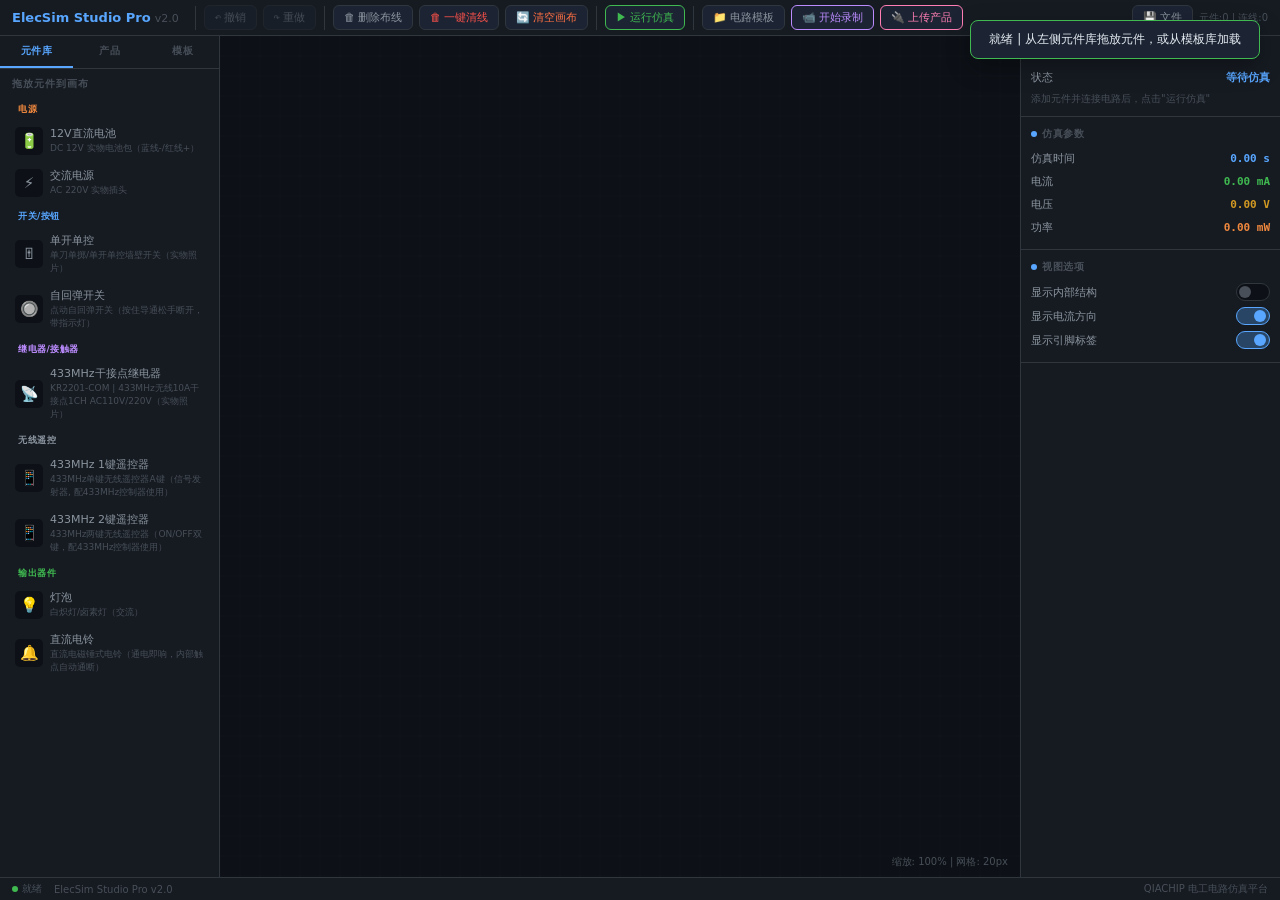
==== index.html @ 73c8594b "fix: const→let bug in findAllPaths causing TypeError and silent simulation failure" ====
<!DOCTYPE html>
<html lang="zh-CN">
<head>
<meta charset="UTF-8">
<meta name="viewport" content="width=device-width, initial-scale=1.0">
<meta http-equiv="Cache-Control" content="no-cache, no-store, must-revalidate">
<title>ElecSim Studio Pro v2.0 - QIACHIP 电工电路仿真平台</title>
<style>
/* ==================== CSS Variables ==================== */
:root{
  --bg-dark:#0d1117;--bg-panel:#161b22;--bg-card:#1c2333;--bg-input:#0d1117;
  --border:#30363d;--border-light:#3d444d;
  --text:#e6edf3;--text-dim:#8b949e;--text-muted:#484f58;
  --accent:#58a6ff;--accent-glow:rgba(88,166,255,0.3);
  --green:#3fb950;--yellow:#d29922;--red:#f85149;--purple:#bc8cff;
  --cyan:#39d2c0;--orange:#f0883e;--pink:#ff7eb3;
  --cat-power:#f0883e;--cat-switch:#58a6ff;--cat-protection:#f85149;
  --cat-relay:#bc8cff;--cat-sensor:#39d2c0;--cat-output:#3fb950;
  --cat-meter:#d29922;--cat-passive:#8b949e;--cat-qiachip:#ff7eb3;
  --font:'Segoe UI',system-ui,-apple-system,sans-serif;
  --font-mono:'Cascadia Code','Fira Code',monospace;
}
*{margin:0;padding:0;box-sizing:border-box;}
html,body{height:100%;overflow:hidden;font-family:var(--font);background:var(--bg-dark);color:var(--text);}

/* ==================== Layout ==================== */
.app{display:flex;flex-direction:column;height:100vh;}
.toolbar{display:flex;align-items:center;gap:6px;padding:5px 12px;background:var(--bg-panel);border-bottom:1px solid var(--border);flex-shrink:0;z-index:10;}
.toolbar .brand{font-size:13px;font-weight:700;color:var(--accent);margin-right:8px;white-space:nowrap;}
.toolbar .brand span{color:var(--text-muted);font-weight:400;font-size:11px;margin-left:4px;}
.sep{width:1px;height:24px;background:var(--border);margin:0 2px;}

.tbtn{padding:4px 10px;border:1px solid var(--border);border-radius:6px;background:var(--bg-card);color:var(--text-dim);font-size:11px;cursor:pointer;display:flex;align-items:center;gap:4px;transition:all .15s;white-space:nowrap;}
.tbtn:hover{border-color:var(--accent);color:var(--text);background:#1c2a3a;}
.tbtn.active{border-color:var(--accent);color:var(--accent);background:rgba(88,166,255,.1);}
.tbtn.run{border-color:var(--green);color:var(--green);}
.tbtn.run:hover{background:rgba(63,185,80,.1);}
.tbtn.run.running{background:var(--green);color:#fff;animation:pulse 1.5s infinite;}
.tbtn.export-btn{border-color:var(--purple);color:var(--purple);}
.tbtn.export-btn:hover{background:rgba(188,140,255,.1);}
.tbtn.product-btn{border-color:var(--pink);color:var(--pink);}
.tbtn.product-btn:hover{background:rgba(255,126,179,.1);}
.tbtn:disabled{opacity:.4;cursor:not-allowed;}
@keyframes pulse{0%,100%{opacity:1;}50%{opacity:.7;}}

.dropdown{position:relative;display:inline-block;}
.dropdown-menu{display:none;position:absolute;top:100%;left:0;margin-top:4px;background:var(--bg-panel);border:1px solid var(--border);border-radius:8px;min-width:200px;z-index:50;box-shadow:0 8px 24px rgba(0,0,0,.4);overflow:hidden;}
.dropdown-menu.show{display:block;}
.dropdown-item{padding:8px 14px;font-size:12px;color:var(--text-dim);cursor:pointer;transition:all .1s;border-bottom:1px solid var(--border);}
.dropdown-item:last-child{border-bottom:none;}
.dropdown-item:hover{background:var(--bg-card);color:var(--text);}
.dropdown-item .desc{font-size:10px;color:var(--text-muted);margin-top:2px;}

.main{display:flex;flex:1;overflow:hidden;}

/* ==================== Left Sidebar ==================== */
.sidebar-left{width:220px;background:var(--bg-panel);border-right:1px solid var(--border);display:flex;flex-direction:column;flex-shrink:0;overflow:hidden;}
.sidebar-tabs{display:flex;border-bottom:1px solid var(--border);flex-shrink:0;}
.sidebar-tab{flex:1;padding:8px 4px;text-align:center;font-size:10px;font-weight:600;color:var(--text-muted);cursor:pointer;transition:all .15s;border-bottom:2px solid transparent;text-transform:uppercase;letter-spacing:.5px;}
.sidebar-tab:hover{color:var(--text-dim);background:var(--bg-card);}
.sidebar-tab.active{color:var(--accent);border-bottom-color:var(--accent);}
.comp-header{padding:8px 12px 4px;font-size:10px;text-transform:uppercase;color:var(--text-muted);letter-spacing:1px;font-weight:600;flex-shrink:0;}
.comp-list{padding:2px 6px;display:flex;flex-direction:column;gap:1px;overflow-y:auto;flex:1;}
.comp-item{display:flex;align-items:center;gap:7px;padding:5px 8px;border-radius:6px;cursor:grab;font-size:11px;color:var(--text-dim);transition:all .12s;border:1px solid transparent;}
.comp-item:hover{background:var(--bg-card);color:var(--text);border-color:var(--border);}
.comp-item:active{cursor:grabbing;}
.comp-icon{width:28px;height:28px;display:flex;align-items:center;justify-content:center;background:var(--bg-dark);border-radius:5px;font-size:15px;flex-shrink:0;}
.comp-info{display:flex;flex-direction:column;gap:1px;min-width:0;}
.comp-name{font-weight:500;font-size:11px;overflow:hidden;text-overflow:ellipsis;white-space:nowrap;}
.comp-desc{font-size:9px;color:var(--text-muted);}
.comp-cat{padding:6px 12px 3px;font-size:9px;font-weight:600;letter-spacing:.5px;cursor:default;}

/* Product cards */
.product-card{display:flex;align-items:center;gap:8px;padding:8px;border-radius:6px;cursor:grab;border:1px solid var(--border);margin:2px 6px;transition:all .12s;}
.product-card:hover{border-color:var(--pink);background:rgba(255,126,179,.05);}
.product-card .prod-img{width:40px;height:30px;border-radius:4px;background:var(--bg-dark);display:flex;align-items:center;justify-content:center;font-size:18px;overflow:hidden;flex-shrink:0;}
.product-card .prod-img img{width:100%;height:100%;object-fit:contain;}
.product-card .prod-info{display:flex;flex-direction:column;gap:1px;min-width:0;flex:1;}
.product-card .prod-name{font-size:11px;font-weight:500;color:var(--pink);overflow:hidden;text-overflow:ellipsis;white-space:nowrap;}
.product-card .prod-model{font-size:9px;color:var(--text-muted);}

.tab-content{display:none;flex:1;flex-direction:column;overflow:hidden;}
.tab-content.active{display:flex;}

/* ==================== Canvas ==================== */
.canvas-area{flex:1;position:relative;overflow:hidden;background:var(--bg-dark);}
#canvas{width:100%;height:100%;cursor:crosshair;}
.canvas-overlay{position:absolute;bottom:8px;left:50%;transform:translateX(-50%);display:flex;align-items:center;gap:8px;padding:5px 14px;background:rgba(22,27,34,.92);border:1px solid var(--border);border-radius:8px;font-size:11px;color:var(--text-dim);z-index:5;backdrop-filter:blur(8px);}
.canvas-overlay button{background:none;border:none;color:var(--red);cursor:pointer;font-size:11px;padding:2px 6px;border-radius:4px;}
.canvas-overlay button:hover{background:rgba(248,81,73,.15);}
.wire-type-btn{padding:2px 8px;background:transparent;border:1px solid;border-radius:4px;font-size:10px;cursor:pointer;opacity:.4;transition:all .15s;font-family:var(--font);}
.wire-type-btn:hover{opacity:.7;}
.wire-type-btn.active{opacity:1;font-weight:600;border-width:2px;}
.zoom-info{position:absolute;bottom:8px;right:12px;font-size:10px;color:var(--text-muted);z-index:5;}
.status-bar{display:flex;align-items:center;gap:12px;padding:4px 12px;background:var(--bg-panel);border-top:1px solid var(--border);font-size:10px;color:var(--text-muted);flex-shrink:0;}
.status-dot{width:6px;height:6px;border-radius:50%;background:var(--green);display:inline-block;margin-right:4px;}

/* ==================== Right Sidebar ==================== */
.sidebar-right{width:260px;background:var(--bg-panel);border-left:1px solid var(--border);display:flex;flex-direction:column;flex-shrink:0;overflow-y:auto;}
.panel-section{padding:10px;border-bottom:1px solid var(--border);}
.panel-title{font-size:10px;font-weight:600;color:var(--text-muted);text-transform:uppercase;letter-spacing:.5px;margin-bottom:6px;display:flex;align-items:center;gap:5px;}
.panel-title .dot{width:6px;height:6px;border-radius:50%;flex-shrink:0;}
.panel-title .dot.green{background:var(--green);}
.panel-title .dot.yellow{background:var(--yellow);}
.panel-title .dot.red{background:var(--red);}
.panel-title .dot.blue{background:var(--accent);}
.panel-title .dot.pink{background:var(--pink);}
.sim-value{display:flex;justify-content:space-between;align-items:center;padding:4px 0;font-size:11px;}
.sim-value .label{color:var(--text-dim);}
.sim-value .val{font-family:var(--font-mono);font-weight:600;color:var(--accent);font-size:11px;}
.sim-value .val.green{color:var(--green);}
.sim-value .val.yellow{color:var(--yellow);}
.sim-value .val.orange{color:var(--orange);}
.sim-value .val.red{color:var(--red);}
.toggle-row{display:flex;align-items:center;justify-content:space-between;padding:3px 0;font-size:11px;color:var(--text-dim);}
.toggle{width:34px;height:18px;border-radius:9px;background:var(--bg-dark);border:1px solid var(--border);cursor:pointer;position:relative;transition:all .2s;}
.toggle.on{background:rgba(88,166,255,.3);border-color:var(--accent);}
.toggle::after{content:'';position:absolute;width:12px;height:12px;border-radius:50%;background:var(--text-muted);top:2px;left:2px;transition:all .2s;}
.toggle.on::after{left:17px;background:var(--accent);}

/* Fault panel */
.fault-item{display:flex;align-items:flex-start;gap:6px;padding:6px 8px;border-radius:4px;margin-bottom:4px;font-size:10px;border-left:3px solid;}
.fault-item.short{border-color:var(--red);background:rgba(248,81,73,.08);color:var(--red);}
.fault-item.open{border-color:var(--yellow);background:rgba(210,153,34,.08);color:var(--yellow);}
.fault-item.warn{border-color:var(--orange);background:rgba(240,136,62,.08);color:var(--orange);}

/* Props Panel */
.prop-row{display:flex;align-items:center;justify-content:space-between;padding:3px 0;font-size:11px;}
.prop-row .label{color:var(--text-dim);}
.prop-row input,.prop-row select{width:100px;padding:3px 6px;background:var(--bg-input);border:1px solid var(--border);border-radius:4px;color:var(--text);font-size:11px;font-family:var(--font-mono);}
.prop-row input:focus,.prop-row select:focus{outline:none;border-color:var(--accent);}

/* ==================== Modal ==================== */
.modal-mask{position:fixed;inset:0;background:rgba(0,0,0,.6);z-index:100;display:flex;align-items:center;justify-content:center;opacity:0;pointer-events:none;transition:opacity .2s;}
.modal-mask.show{opacity:1;pointer-events:auto;}
.modal{background:var(--bg-panel);border:1px solid var(--border);border-radius:12px;width:440px;max-height:80vh;overflow-y:auto;box-shadow:0 16px 48px rgba(0,0,0,.5);}
.modal-head{display:flex;align-items:center;justify-content:space-between;padding:14px 18px;border-bottom:1px solid var(--border);}
.modal-head h3{font-size:13px;font-weight:600;}
.modal-close{background:none;border:none;color:var(--text-muted);font-size:18px;cursor:pointer;padding:4px 8px;border-radius:4px;}
.modal-close:hover{background:var(--bg-card);color:var(--text);}
.modal-body{padding:14px 18px;}
.modal-footer{padding:10px 18px;border-top:1px solid var(--border);display:flex;justify-content:flex-end;gap:8px;}

/* ==================== Form ==================== */
.form-group{margin-bottom:10px;}
.form-label{display:block;font-size:11px;color:var(--text-dim);margin-bottom:3px;}
.form-label .req{color:var(--red);}
.form-input{width:100%;padding:6px 10px;background:var(--bg-input);border:1px solid var(--border);border-radius:6px;color:var(--text);font-size:12px;font-family:var(--font);}
.form-input:focus{outline:none;border-color:var(--accent);}
select.form-input{cursor:pointer;}
textarea.form-input{resize:vertical;min-height:50px;font-family:var(--font-mono);font-size:11px;}
.btn-primary{padding:6px 14px;background:var(--accent);color:#fff;border:none;border-radius:6px;font-size:12px;cursor:pointer;font-weight:500;}
.btn-primary:hover{opacity:.85;}
.btn-secondary{padding:6px 14px;background:var(--bg-card);color:var(--text-dim);border:1px solid var(--border);border-radius:6px;font-size:12px;cursor:pointer;}
.btn-secondary:hover{color:var(--text);border-color:var(--border-light);}
.btn-danger{padding:6px 14px;background:rgba(248,81,73,.1);color:var(--red);border:1px solid var(--red);border-radius:6px;font-size:12px;cursor:pointer;}
.btn-danger:hover{background:rgba(248,81,73,.2);}

/* Pin editor */
.pin-editor-canvas{width:100%;height:250px;background:var(--bg-dark);border:1px solid var(--border);border-radius:6px;cursor:crosshair;}

/* ==================== Context Menu ==================== */
.ctx-menu{position:fixed;background:var(--bg-panel);border:1px solid var(--border);border-radius:8px;min-width:160px;z-index:200;box-shadow:0 8px 24px rgba(0,0,0,.5);overflow:hidden;}
.ctx-item{padding:7px 14px;font-size:11px;color:var(--text-dim);cursor:pointer;display:flex;align-items:center;gap:8px;transition:all .1s;}
.ctx-item:hover{background:var(--bg-card);color:var(--text);}
.ctx-item.danger{color:var(--red);}
.ctx-item.danger:hover{background:rgba(248,81,73,.1);}
.ctx-sep{height:1px;background:var(--border);margin:2px 0;}

/* ==================== Toast ==================== */
.toast{position:fixed;top:20px;right:20px;padding:10px 18px;background:var(--bg-card);border:1px solid var(--border);border-radius:8px;font-size:12px;color:var(--text);z-index:300;transform:translateX(120%);transition:transform .3s;box-shadow:0 8px 24px rgba(0,0,0,.3);}
.toast.show{transform:translateX(0);}
.toast.success{border-color:var(--green);}
.toast.error{border-color:var(--red);}
.toast.warning{border-color:var(--yellow);}

/* ==================== Scrollbar ==================== */
::-webkit-scrollbar{width:5px;}
::-webkit-scrollbar-track{background:transparent;}
::-webkit-scrollbar-thumb{background:var(--border);border-radius:3px;}
::-webkit-scrollbar-thumb:hover{background:var(--border-light);}

/* ==================== Recording Indicator ==================== */
#recIndicator{display:none;align-items:center;gap:5px;padding:3px 8px;background:rgba(248,81,73,.15);border:1px solid rgba(248,81,73,.4);border-radius:20px;font-size:10px;color:#f85149;font-weight:600;cursor:pointer;user-select:none;}
#recIndicator.recording{display:inline-flex;}
#recIndicator.paused{background:rgba(210,153,34,.15);border-color:rgba(210,153,34,.4);color:#d29922;}
#recIndicator.paused .rec-dot{background:#d29922;animation:none;}
.rec-dot{width:7px;height:7px;background:#f85149;border-radius:50%;animation:recPulse 1s ease-in-out infinite;flex-shrink:0;}
@keyframes recPulse{0%,100%{opacity:1;transform:scale(1);}50%{opacity:.5;transform:scale(.8);}}
.rec-time{font-variant-numeric:tabular-nums;letter-spacing:.5px;}

/* ==================== Recording Panel ==================== */
.rec-preview{width:100%;aspect-ratio:16/9;background:#000;border-radius:6px;display:flex;align-items:center;justify-content:center;color:#555;font-size:11px;overflow:hidden;position:relative;}
.rec-preview video{width:100%;height:100%;object-fit:contain;border-radius:6px;}
.rec-preview canvas{display:none;}
.fmt-btn{padding:4px 10px;border:1px solid var(--border);border-radius:5px;background:transparent;color:#8b949e;font-size:11px;cursor:pointer;transition:all .15s;}
.fmt-btn:hover{border-color:#58a6ff;color:#58a6ff;}
.fmt-btn.active{background:rgba(88,166,255,.12);border-color:#58a6ff;color:#58a6ff;}
.gif-note{font-size:10px;color:#6e7681;}

/* ==================== Record Preview Modal ==================== */
.preview-modal .modal{width:720px;}
.preview-video-wrap{width:100%;aspect-ratio:16/9;background:#000;border-radius:8px;overflow:hidden;margin-bottom:12px;}
.preview-video-wrap video{width:100%;height:100%;object-fit:contain;}
.preview-info{display:flex;align-items:center;justify-content:space-between;font-size:12px;color:#8b949e;margin-bottom:12px;}
.preview-info .duration{font-weight:600;color:#c9d1d9;font-variant-numeric:tabular-nums;}
</style>
</head>
<body>
<div class="app" id="app">
  <!-- Toolbar -->
  <div class="toolbar">
    <div class="brand">ElecSim Studio Pro<span>v2.0</span></div>
    <div class="sep"></div>
    <button class="tbtn" id="btnUndo" onclick="ElecSim.History.undo()" disabled title="撤销 (Ctrl+Z)">&#8630; 撤销</button>
    <button class="tbtn" id="btnRedo" onclick="ElecSim.History.redo()" disabled title="重做 (Ctrl+Y)">&#8631; 重做</button>
    <div class="sep"></div>
    <button class="tbtn" id="btnDeleteWire" onclick="ElecSim.WireRouter.toggleDeleteMode()">&#128465; 删除布线</button>
    <button class="tbtn" id="btnDeleteAllWires" onclick="ElecSim.WireRouter.deleteAllWires()" style="color:#f85149;">&#128465; 一键清线</button>
    <button class="tbtn" id="btnClearAll" onclick="ElecSim.UI.clearAll()" style="color:#ff7043;">&#128260; 清空画布</button>
    <div class="sep"></div>
    <button class="tbtn run" id="btnRun" onclick="ElecSim.Engine.toggle()">&#9654; 运行仿真</button>
    <div class="sep"></div>
    <div class="dropdown">
      <button class="tbtn" onclick="ElecSim.UI.toggleDropdown('templateMenu')">&#128193; 电路模板</button>
      <div class="dropdown-menu" id="templateMenu">
        <div class="dropdown-item" style="color:var(--fg-muted);cursor:default;">暂无模板，后续更新</div>
      </div>
    </div>
    <button class="tbtn export-btn" id="recStartBtn" onclick="ElecSim.Recorder.start()">&#128249; 开始录制</button>
    <button class="tbtn" id="recPauseBtn" onclick="ElecSim.Recorder.toggle()" style="display:none;color:#d29922;">&#10074;&#10074; 暂停</button>
    <button class="tbtn" id="recStopBtn" onclick="ElecSim.Recorder.stop()" style="display:none;color:#f85149;">&#9632; 停止</button>
    <button class="tbtn" id="recReRecordBtn" onclick="ElecSim.Recorder.reRecord()" style="display:none;color:#d29922;">&#9654; 重新录制</button>
    <div id="recIndicator" onclick="ElecSim.Recorder.togglePanel()" style="display:none;cursor:pointer;">
      <div class="rec-dot"></div>
      <span class="rec-time" id="recTime">00:00</span>
    </div>
    <button class="tbtn product-btn" onclick="ElecSim.UI.showModal('productModal')">&#128268; 上传产品</button>
    <div style="flex:1"></div>
    <div class="dropdown">
      <button class="tbtn" onclick="ElecSim.UI.toggleDropdown('fileMenu')">&#128190; 文件</button>
      <div class="dropdown-menu" id="fileMenu" style="right:0;left:auto;">
        <div class="dropdown-item" onclick="ElecSim.Persistence.save()">&#128190; 保存到浏览器</div>
        <div class="dropdown-item" onclick="ElecSim.Persistence.load()">&#128194; 从浏览器加载</div>
        <div class="dropdown-item" onclick="ElecSim.Persistence.exportJSON()">&#128230; 导出JSON</div>
        <div class="dropdown-item" onclick="document.getElementById('importInput').click()">&#128229; 导入JSON</div>
      </div>
    </div>
    <input type="file" id="importInput" accept=".json" style="display:none" onchange="ElecSim.Persistence.importJSON(this.files[0])">
    <span style="font-size:10px;color:var(--text-muted)">元件:<span id="compCount">0</span> | 连线:<span id="wireCount">0</span></span>
  </div>

  <!-- Main -->
  <div class="main">
    <!-- Left Sidebar -->
    <div class="sidebar-left">
      <div class="sidebar-tabs">
        <div class="sidebar-tab active" data-tab="components" onclick="ElecSim.UI.switchTab(this,'components')">元件库</div>
        <div class="sidebar-tab" data-tab="products" onclick="ElecSim.UI.switchTab(this,'products')">产品</div>
        <div class="sidebar-tab" data-tab="templates" onclick="ElecSim.UI.switchTab(this,'templates')">模板</div>
      </div>

      <!-- Tab: Components -->
      <div class="tab-content active" id="tabComponents">
        <div class="comp-header">拖放元件到画布</div>
        <div class="comp-list" id="compList"></div>
      </div>

      <!-- Tab: Products -->
      <div class="tab-content" id="tabProducts">
        <div class="comp-header">QIACHIP 产品库</div>
        <div style="padding:6px;overflow-y:auto;flex:1;" id="productList"></div>
      </div>

      <!-- Tab: Templates -->
      <div class="tab-content" id="tabTemplates">
        <div class="comp-header">电路模板</div>
        <div style="padding:6px;overflow-y:auto;flex:1;" id="templateList"></div>
      </div>
    </div>

    <!-- Canvas -->
    <div class="canvas-area" id="canvasArea">
      <canvas id="canvas"></canvas>
      <div class="canvas-overlay" id="wireHint" style="display:none;">
        <div style="display:flex;gap:3px;margin-right:8px;flex-wrap:wrap;" id="wireTypeBar">
          <button class="wire-type-btn active" data-wtype="live" onclick="ElecSim.WireRouter.setWireType('live')" style="color:#e53935;border-color:#e53935">火线 L</button>
          <button class="wire-type-btn" data-wtype="neutral" onclick="ElecSim.WireRouter.setWireType('neutral')" style="color:#1e88e5;border-color:#1e88e5">零线 N</button>
          <button class="wire-type-btn" data-wtype="ground" onclick="ElecSim.WireRouter.setWireType('ground')" style="color:#43a047;border-color:#43a047">地线 PE</button>
          <span style="color:#555;font-size:11px;line-height:24px;margin:0 2px;">|</span>
          <button class="wire-type-btn" data-wtype="dc_pos" onclick="ElecSim.WireRouter.setWireType('dc_pos')" style="color:#ff6d00;border-color:#ff6d00">DC+</button>
          <button class="wire-type-btn" data-wtype="dc_neg" onclick="ElecSim.WireRouter.setWireType('dc_neg')" style="color:#00bcd4;border-color:#00bcd4">DC−</button>
          <span style="color:#555;font-size:11px;line-height:24px;margin:0 2px;">|</span>
          <button class="wire-type-btn" data-wtype="signal" onclick="ElecSim.WireRouter.setWireType('signal')" style="color:#ffa800;border-color:#ffa800">信号</button>
          <button class="wire-type-btn" data-wtype="purple" onclick="ElecSim.WireRouter.setWireType('purple')" style="color:#ab47bc;border-color:#ab47bc">紫</button>
          <button class="wire-type-btn" data-wtype="cyan" onclick="ElecSim.WireRouter.setWireType('cyan')" style="color:#00bcd4;border-color:#00bcd4">青</button>
          <button class="wire-type-btn" data-wtype="pink" onclick="ElecSim.WireRouter.setWireType('pink')" style="color:#ec407a;border-color:#ec407a">粉</button>
          <button class="wire-type-btn" data-wtype="gold" onclick="ElecSim.WireRouter.setWireType('gold')" style="color:#ffc107;border-color:#ffc107">金</button>
        </div>
        <span id="wireHintText" style="color:var(--yellow);">点击画布布线，点击端子完成连接</span>
        <button onclick="ElecSim.WireRouter.undoSegment()" style="color:var(--yellow);font-size:11px;">撤销段</button>
        <button onclick="ElecSim.WireRouter.cancel()" style="color:var(--red);">取消</button>
      </div>
      <div class="zoom-info">缩放: <span id="zoomLevel">100</span>% | 网格: 20px</div>
    </div>

    <!-- Right Sidebar -->
    <div class="sidebar-right">
      <div class="panel-section">
        <div class="panel-title"><div class="dot" id="simDot"></div>仿真状态</div>
        <div class="sim-value"><span class="label">状态</span><span class="val" id="simStatus">等待仿真</span></div>
        <div id="simHint" style="font-size:10px;color:var(--text-muted);margin-top:3px;">添加元件并连接电路后，点击"运行仿真"</div>
      </div>
      <div class="panel-section">
        <div class="panel-title"><div class="dot blue"></div>仿真参数</div>
        <div class="sim-value"><span class="label">仿真时间</span><span class="val" id="simTime">0.00 s</span></div>
        <div class="sim-value"><span class="label">电流</span><span class="val green" id="simCurrent">0.00 mA</span></div>
        <div class="sim-value"><span class="label">电压</span><span class="val yellow" id="simVoltage">0.00 V</span></div>
        <div class="sim-value"><span class="label">功率</span><span class="val orange" id="simPower">0.00 mW</span></div>
      </div>
      <div class="panel-section" id="faultPanel" style="display:none;">
        <div class="panel-title"><div class="dot red"></div>故障检测</div>
        <div id="faultContent"></div>
      </div>
      <div class="panel-section">
        <div class="panel-title"><div class="dot blue"></div>视图选项</div>
        <div class="toggle-row"><span>显示内部结构</span><div class="toggle" id="togInternal" onclick="ElecSim.UI.toggleOpt(this,'internal')"></div></div>
        <div class="toggle-row"><span>显示电流方向</span><div class="toggle on" id="togCurrent" onclick="ElecSim.UI.toggleOpt(this,'currentDir')"></div></div>
        <div class="toggle-row"><span>显示引脚标签</span><div class="toggle on" id="togPinLabels" onclick="ElecSim.UI.toggleOpt(this,'pinLabels')"></div></div>
      </div>
      <div class="panel-section" id="propPanel" style="display:none;">
        <div class="panel-title"><div class="dot yellow"></div>元件属性</div>
        <div id="propContent"></div>
      </div>
    </div>
  </div>

  <!-- Status Bar -->
  <div class="status-bar">
    <span><span class="status-dot"></span>就绪</span>
    <span>ElecSim Studio Pro v2.0</span>
    <span style="margin-left:auto;">QIACHIP 电工电路仿真平台</span>
  </div>
</div>

<!-- Recording Studio Modal -->
<!-- ==================== Recording Floating Panel ==================== -->
<div id="recPanel" style="display:none;position:fixed;bottom:16px;right:16px;width:280px;background:var(--bg-panel);border:1px solid var(--border);border-radius:12px;box-shadow:0 8px 32px rgba(0,0,0,.5);z-index:80;font-size:12px;overflow:hidden;">
  <!-- Collapsed view (shown during recording) -->
  <div id="recPanelCollapsed" style="display:none;flex-direction:column;padding:12px 14px;gap:8px;">
    <div style="display:flex;align-items:center;gap:8px;">
      <div class="rec-dot"></div>
      <span id="recPanelStatus" style="font-size:12px;color:#f85149;font-weight:600;">录制中 00:00</span>
      <div style="flex:1;"></div>
      <span class="rec-time" id="recTime2" style="font-variant-numeric:tabular-nums;color:#c9d1d9;font-size:13px;">00:00</span>
    </div>
    <div style="display:flex;gap:6px;">
      <button onclick="ElecSim.Recorder.toggle()" style="flex:1;padding:5px;background:#d29922;color:#fff;border:none;border-radius:6px;font-size:11px;cursor:pointer;font-weight:600;">&#10074;&#10074; 暂停</button>
      <button onclick="ElecSim.Recorder.stop()" style="flex:1;padding:5px;background:#f85149;color:#fff;border:none;border-radius:6px;font-size:11px;cursor:pointer;font-weight:600;">&#9632; 停止</button>
      <button onclick="ElecSim.Recorder.togglePanel()" style="padding:5px 8px;background:var(--bg-card);color:#8b949e;border:1px solid var(--border);border-radius:6px;font-size:11px;cursor:pointer;">&#9660; 详情</button>
    </div>
  </div>

  <!-- Expanded view (settings / preview) -->
  <div id="recPanelExpanded" style="display:none;flex-direction:column;">
    <div style="display:flex;align-items:center;justify-content:space-between;padding:10px 14px;border-bottom:1px solid var(--border);">
      <span style="font-size:12px;font-weight:600;color:#c9d1d9;">&#128249; 录屏设置</span>
      <button onclick="ElecSim.Recorder.hidePanel()" style="background:none;border:none;color:#8b949e;font-size:14px;cursor:pointer;padding:2px 4px;">&#9650;</button>
    </div>
    <div style="padding:10px 14px;display:flex;flex-direction:column;gap:8px;">
      <!-- Preview area -->
      <div class="rec-preview" id="recPreview">
        <span id="recPreviewHint">点击「开始录制」后将实时预览</span>
        <video id="recPreviewVideo" controls style="display:none;width:100%;height:100%;object-fit:contain;border-radius:4px;"></video>
      </div>
      <!-- Status -->
      <div style="font-size:11px;color:#8b949e;text-align:center;" id="recPanelStatusExp">准备就绪</div>
      <!-- Format -->
      <div style="display:flex;align-items:center;justify-content:space-between;">
        <span style="font-size:11px;color:#8b949e;">格式</span>
        <div style="display:flex;gap:4px;">
          <button class="fmt-btn active" id="fmtMp4" onclick="ElecSim.Recorder.setFormat('mp4')">MP4</button>
        </div>
      </div>
      <!-- FPS -->
      <div style="display:flex;align-items:center;justify-content:space-between;">
        <span style="font-size:11px;color:#8b949e;">帧率</span>
        <select id="recFps" onchange="ElecSim.Recorder.setFps(this.value)" style="background:var(--bg-input);border:1px solid var(--border);border-radius:6px;color:#c9d1d9;padding:3px 8px;font-size:11px;cursor:pointer;">
          <option value="30" selected>30 fps</option>
          <option value="60">60 fps</option>
          <option value="15">15 fps</option>
        </select>
      </div>
      <!-- Quality -->
      <div style="display:flex;align-items:center;justify-content:space-between;">
        <span style="font-size:11px;color:#8b949e;">画质</span>
        <select id="recQuality" onchange="ElecSim.Recorder.setQuality(this.value)" style="background:var(--bg-input);border:1px solid var(--border);border-radius:6px;color:#c9d1d9;padding:3px 8px;font-size:11px;cursor:pointer;">
          <option value="high">高 (8 Mbps)</option>
          <option value="medium" selected>中 (4 Mbps)</option>
          <option value="low">低 (1 Mbps)</option>
        </select>
      </div>
      <!-- Controls -->
      <div style="display:flex;gap:6px;margin-top:2px;">
        <button onclick="ElecSim.Recorder.start()" style="flex:1;padding:7px;background:#f85149;color:#fff;border:none;border-radius:6px;font-size:12px;font-weight:600;cursor:pointer;">&#9679; 开始录制</button>
        <button class="btn-export" id="recExportBtn" onclick="ElecSim.Recorder.exportCurrent()" disabled style="flex:1;padding:7px;background:#238636;color:#fff;border:none;border-radius:6px;font-size:12px;font-weight:600;cursor:pointer;opacity:.4;">&#11015; 导出</button>
      </div>
    </div>
  </div>
</div>

<!-- ==================== Preview Modal (shown after stop) ==================== -->
<div class="modal-mask" id="previewModal">
  <div class="modal" style="width:680px;">
    <div class="modal-head"><h3>&#128249; 录制预览</h3><button class="modal-close" onclick="ElecSim.Recorder.closePreview()">&times;</button></div>
    <div class="modal-body">
      <div class="preview-video-wrap">
        <video id="prevVideo" controls style="width:100%;height:100%;object-fit:contain;border-radius:8px;"></video>
      </div>
      <div class="preview-info">
        <span>时长: <span class="duration" id="prevDur">00:00</span></span>
        <span>大小: <span class="duration" id="prevSize">--</span></span>
      </div>
      <div style="display:flex;gap:8px;justify-content:flex-end;">
        <button class="btn-secondary" onclick="ElecSim.Recorder.closePreview()">取消</button>
        <button class="btn-primary" onclick="ElecSim.Recorder.exportCurrent();ElecSim.Recorder.closePreview();">&#11015; 导出到本地</button>
      </div>
    </div>
  </div>
</div>

<!-- Product Upload Modal -->
<div class="modal-mask" id="productModal">
  <div class="modal" style="width:520px;">
    <div class="modal-head"><h3>&#128268; 上传产品元件</h3><button class="modal-close" onclick="ElecSim.UI.closeModal('productModal')">&times;</button></div>
    <div class="modal-body">
      <div class="form-group"><label class="form-label">产品名称 <span class="req">*</span></label><input class="form-input" id="prodName" placeholder="如：QIACHIP 1路无线继电器模块"></div>
      <div class="form-group"><label class="form-label">型号</label><input class="form-input" id="prodModel" placeholder="如：QCA-1CH-RF"></div>
      <div class="form-group"><label class="form-label">描述</label><input class="form-input" id="prodDesc" placeholder="433MHz无线遥控, 1路继电器输出"></div>
      <div class="form-group"><label class="form-label">产品图片</label><input type="file" id="prodImage" accept="image/*" style="font-size:11px;color:var(--text-dim);"></div>
      <div class="form-group"><label class="form-label">引脚编辑 <span style="font-size:9px;color:var(--text-muted)">（点击画布添加引脚）</span></label>
        <canvas class="pin-editor-canvas" id="pinEditorCanvas" width="460" height="250"></canvas>
        <div id="pinEditorPins" style="margin-top:6px;font-size:10px;color:var(--text-dim);">暂无引脚，点击画布添加</div>
      </div>
      <div class="form-group"><label class="form-label">行为类型</label>
        <select class="form-input" id="prodBehavior">
          <option value="relay">继电器（信号触发触点切换）</option>
          <option value="switch">开关（手动通断）</option>
          <option value="sensor">传感器（输出信号）</option>
          <option value="passive">无源元件（电阻性负载）</option>
          <option value="blackbox">黑盒（自定义内部行为）</option>
        </select>
      </div>
      <div class="form-group"><label class="form-label">电气参数 (JSON)</label><textarea class="form-input" id="prodSpecs" rows="3">{"voltage":"5-12V DC","maxCurrent":"10A"}</textarea></div>
    </div>
    <div class="modal-footer">
      <button class="btn-secondary" onclick="ElecSim.QIACHIP.clearEditor()">清空</button>
      <button class="btn-primary" onclick="ElecSim.QIACHIP.addProduct()">&#10003; 添加到产品库</button>
    </div>
  </div>
</div>

<!-- Context Menu -->
<div class="ctx-menu" id="ctxMenu" style="display:none;"></div>

<!-- Toast -->
<div class="toast" id="toast"></div>

<script>
// =====================================================================
// ElecSim Studio Pro v2.0 - Complete Circuit Simulation Platform
// QIACHIP 电工电路仿真平台
// =====================================================================

const ElecSim = (() => {
'use strict';

// ==================== Section 1: Config ====================
const Config = {
  grid: 20,
  zoomMin: 0.2,
  zoomMax: 4,
  zoomStep: 0.1,
  maxComponents: 100,
  maxHistory: 50,
  autoSaveInterval: 30000,
  maxImageSize: 200 * 1024, // 200KB base64
  pinRadius: 8.5,
  pinHitRadius: 14,
  particleSpeed: 0.3,
  categoryColors: {
    '电源': '#f0883e', '开关/按钮': '#58a6ff', '保护器件': '#f85149',
    '继电器/接触器': '#bc8cff', '传感器': '#39d2c0', '输出器件': '#3fb950',
    '测量仪表': '#d29922', '无源元件': '#8b949e', 'QIACHIP产品': '#ff7eb3'
  }
};

// ==================== Section 2: State ====================
const S = {
  components: [],
  wires: [],
  selected: null,
  simRunning: false,
  simTime: 0,
  animTick: 0,
  zoom: 1,
  pan: { x: 0, y: 0 },
  dragging: null,
  dragOff: { x: 0, y: 0 },
  panning: false,
  panStart: { x: 0, y: 0 },
  showInternal: false,
  showCurrentDir: true,
  showPinLabels: true,
  nextId: 1,
  nextWireId: 1,
  grid: Config.grid,
  mouse: { x: 0, y: 0 },
  hoverWireId: null,
  dirty: false,
  recording: false,
  exportOpts: { res: '1080p', dur: '10秒' }
};

// ==================== Section 3: Component Registry ====================
const Registry = {
  categories: [
    '电源', '开关/按钮', '继电器/接触器',
    '无线遥控', '输出器件'
  ],

  // Global image cache: shared across all components (key = image URL)
  _imageCache: new Map(),
  _preloadQueue: [],
  _preloading: false,

  // Preload an image and cache it. Returns the cached Image element.
  preloadImage(src) {
    if (!src) return null;
    if (this._imageCache.has(src)) return this._imageCache.get(src);
    const img = new Image();
    img.decoding = 'sync';
    this._imageCache.set(src, img);
    img.src = src;
    return img;
  },

  // Preload all images used by component defs (call on app init)
  preloadAllImages() {
    const seen = new Set();
    for (const def of this.defs) {
      if (def.image && !seen.has(def.image)) { seen.add(def.image); this.preloadImage(def.image); }
      if (def.imageOn && !seen.has(def.imageOn)) { seen.add(def.imageOn); this.preloadImage(def.imageOn); }
    }
  },

  // Component definitions
  defs: [
    // --- 电源 ---
    { type:'battery_12v', name:'12V直流电池', cat:'电源', icon:'🔋', desc:'DC 12V 实物电池包（蓝线-/红线+）',
      w:200, h:120,
      image:'images/battery_12v.webp',
      pins:[{id:'p',label:'+',dx:65,dy:45,lo:0,ld:28},{id:'n',label:'-',dx:-65,dy:45,lo:0,ld:28}],
      props:{voltage:12} },

    { type:'ac_source', name:'交流电源', cat:'电源', icon:'⚡', desc:'AC 220V 实物插头',
      w:120, h:180,
      image:'images/ac_plug.webp',
      pins:[{id:'p',label:'L',dx:-12,dy:90,lo:-18,ld:-18},{id:'n',label:'N',dx:12,dy:90,lo:18,ld:-18}],
      props:{voltage:220,freq:50} },

    // --- 开关/按钮 ---
    // SPST (单开单控): 最简单的开关，L=相线入(红)，L1=相线出，闭合导通断开截止
    { type:'spst', name:'单开单控', cat:'开关/按钮', icon:'🎚', desc:'单刀单掷/单开单控墙壁开关（实物照片）',
      w:160, h:160,
      pins:[{id:'l',label:'L',dx:0,dy:-83},{id:'l1',label:'L1',dx:0,dy:83}],
      props:{closed:false},
      image:'images/spst_off.webp?v=1',
      imageOn:'images/spst_on.webp?v=1',
    },


    // --- 自回弹开关（点动/复位按钮，按住导通松手断开） ---
    { type:'spst_momentary', name:'自回弹开关', cat:'开关/按钮', icon:'🔘', desc:'点动自回弹开关（按住导通松手断开，带指示灯）',
      w:160, h:160,
      image:'images/switch_momentary_off.webp?v=2',
      imageOn:'images/switch_momentary_on.webp?v=2',
      pins:[{id:'l',label:'L',dx:0,dy:-83},{id:'l1',label:'L1',dx:0,dy:83}],
      props:{closed:false} },

    // --- 继电器/接触器 ---
    // 433MHz 干接点继电器模块 (Wireless RF Dry Contact Relay)
    // 型号: KR2201-COM
    { type:'dry_relay', name:'433MHz干接点继电器', cat:'继电器/接触器', icon:'📡',
      desc:'KR2201-COM | 433MHz无线10A干接点1CH AC110V/220V（实物照片）',
      model:'KR2201-COM',
      w:320, h:200,
      image:'images/dry_relay.webp',
      pins:[{id:'l',label:'L',dx:135,dy:-20,lo:45,ld:0,type:'coil'},
            {id:'n',label:'N',dx:135,dy:10,lo:45,ld:0,type:'coil'},
            {id:'no',label:'NO',dx:-137,dy:-38,lo:-45,ld:0,type:'contact'},
            {id:'com',label:'COM',dx:-137,dy:-4,lo:-45,ld:0,type:'contact'},
            {id:'nc',label:'NC',dx:-137,dy:26,lo:-45,ld:0,type:'contact'}],
      props:{coilVoltage:220,coilResistance:500,contactR:0.02,maxCurrent:10,rfFreq:433,channels:1,mode:'none',pairedRemote:null,lastSignal:0,lastSignalOn:false,energized:false} },


    // --- 输出器件 ---
    { type:'lamp', name:'灯泡', cat:'输出器件', icon:'💡', desc:'白炽灯/卤素灯（交流）',
      w:120, h:220,
      pins:[{id:'l',label:'L',dx:0,dy:100,lo:0,ld:30},{id:'n',label:'N',dx:16,dy:68,lo:28,ld:-8}],
      props:{voltage:220,wattage:60},
      image:'images/lamp_off.webp',
      imageOn:'images/lamp_on.webp' },

    // 直流电铃 (电磁锤式，通电即响，内部触点自动通断)
    { type:'bell_dc', name:'直流电铃', cat:'输出器件', icon:'🔔', desc:'直流电磁锤式电铃（通电即响，内部触点自动通断）',
      w:160, h:155,
      image:'images/bell_dc.webp',
      pins:[{id:'n',label:'-',dx:-18,dy:62,ld:18},{id:'p',label:'+',dx:18,dy:62,ld:18}],
      props:{voltage:12,resistance:20} },

    // --- 无线遥控 ---
    // 433MHz 无线遥控器，搭配干接点控制器使用
    { type:'rf_remote', name:'433MHz 1键遥控器', cat:'无线遥控', icon:'📱', desc:'433MHz单键无线遥控器A键（信号发射器, 配433MHz控制器使用）',
      w:200, h:273,
      image:'images/rf_remote_关闭.webp',
      imageOn:'images/rf_remote_打开.webp',
      signalImage:'images/rf_signal.webp',
      pins:[],
      props:{freq:433,channel:'A',pressed:false} },
    { type:'rf_remote_2key', name:'433MHz 2键遥控器', cat:'无线遥控', icon:'📱', desc:'433MHz两键无线遥控器（ON/OFF双键，配433MHz控制器使用）',
      w:200, h:273,
      image:'images/rf_remote_2key.webp',
      imageOn:'images/rf_remote_2key_on.webp',
      signalImage:'images/rf_signal.webp',
      pins:[],
      props:{freq:433,pressed1:false,pressed2:false} },

  ],

  getDef(type) { return this.defs.find(d => d.type === type); },

  getByCategory() {
    const result = [];
    this.categories.forEach(cat => {
      const items = this.defs.filter(d => d.cat === cat);
      if (items.length > 0) result.push({ cat, items });
    });
    return result;
  },

  createInstance(def, x, y) {
    const g = S.grid;
    return {
      id: S.nextId++,
      type: def.type,
      name: def.name,
      cat: def.cat,
      icon: def.icon,
      image: def.image || null,
      imageOn: def.imageOn || null,
      w: def.w || 100,
      h: def.h || 56,
      x: Math.round(x / g) * g,
      y: Math.round(y / g) * g,
      pins: def.pins.map(p => ({ ...p })),
      props: { ...def.props },
      simCurrent: 0,
      simVoltage: 0
    };
  }
};

// ==================== Section 4: QIACHIP Product System ====================
const QIACHIP = {
  products: [],
  editorPins: [],
  editorImage: null,

  templates: [
    { id:'qca_1ch', name:'QIACHIP 1路无线继电器', model:'QCA-1CH-RF',
      desc:'433MHz无线遥控, 1路继电器输出, 5-12V供电',
      w:140, h:100,
      pins:[
        {id:'vcc',label:'VCC',dx:-70,dy:-20},{id:'gnd',label:'GND',dx:-70,dy:20},
        {id:'sig',label:'SIG',dx:-70,dy:0,type:'signal'},
        {id:'no',label:'NO',dx:70,dy:-20,type:'contact'},{id:'com',label:'COM',dx:70,dy:0,type:'contact'},{id:'nc',label:'NC',dx:70,dy:20,type:'contact'}
      ],
      specs:{voltage:'5-12V DC',frequency:'433MHz',channels:1,relayRating:'10A 250VAC'},
      behavior:'relay', icon:'📡' },
    { id:'qca_2ch', name:'QIACHIP 2路无线继电器', model:'QCA-2CH-RF',
      desc:'433MHz无线遥控, 2路继电器输出, 5-12V供电',
      w:160, h:100,
      pins:[
        {id:'vcc',label:'VCC',dx:-80,dy:-40},{id:'gnd',label:'GND',dx:-80,dy:40},
        {id:'sig1',label:'CH1',dx:-80,dy:-20,type:'signal'},{id:'sig2',label:'CH2',dx:-80,dy:0,type:'signal'},
        {id:'no1',label:'NO1',dx:80,dy:-20,type:'contact'},{id:'com1',label:'COM1',dx:80,dy:0,type:'contact'},
        {id:'no2',label:'NO2',dx:80,dy:20,type:'contact'}
      ],
      specs:{voltage:'5-12V DC',frequency:'433MHz',channels:2,relayRating:'10A 250VAC'},
      behavior:'relay', icon:'📡' },
    { id:'qca_4ch', name:'QIACHIP 4路无线继电器', model:'QCA-4CH-RF',
      desc:'433MHz无线遥控, 4路继电器输出, 5-12V供电',
      w:200, h:120,
      pins:[
        {id:'vcc',label:'VCC',dx:-100,dy:-40},{id:'gnd',label:'GND',dx:-100,dy:40},
        {id:'sig1',label:'CH1',dx:-100,dy:-20,type:'signal'},{id:'sig2',label:'CH2',dx:-100,dy:0,type:'signal'},
        {id:'sig3',label:'CH3',dx:-100,dy:20,type:'signal'},{id:'sig4',label:'CH4',dx:-100,dy:40,type:'signal'},
        {id:'no1',label:'NO1',dx:100,dy:-40,type:'contact'},{id:'com1',label:'COM1',dx:100,dy:-20,type:'contact'},
        {id:'no2',label:'NO2',dx:100,dy:0,type:'contact'},{id:'com2',label:'COM2',dx:100,dy:20,type:'contact'}
      ],
      specs:{voltage:'5-12V DC',frequency:'433MHz',channels:4,relayRating:'10A 250VAC'},
      behavior:'relay', icon:'📡' },
    { id:'qca_wifi', name:'QIACHIP WiFi继电器', model:'QCA-WIFI-1',
      desc:'WiFi无线控制, 1路继电器, Tuya/Smart Life',
      w:160, h:100,
      pins:[
        {id:'vcc',label:'VCC',dx:-80,dy:-40},{id:'gnd',label:'GND',dx:-80,dy:40},
        {id:'no',label:'NO',dx:80,dy:-20,type:'contact'},{id:'com',label:'COM',dx:80,dy:0,type:'contact'},
        {id:'nc',label:'NC',dx:80,dy:20,type:'contact'}
      ],
      specs:{voltage:'5V DC',protocol:'WiFi 2.4GHz',channels:1,relayRating:'10A 250VAC'},
      behavior:'relay', icon:'📶' },
  ],

  init() {
    // Load from localStorage or use templates
    // Version check: clear old cache when pin layout changes
    const PIN_LAYOUT_VERSION = 3;
    try {
      const cachedVer = localStorage.getItem('elecsim_pin_layout_ver');
      if (cachedVer !== String(PIN_LAYOUT_VERSION)) {
        localStorage.removeItem('elecsim_v2_products');
        localStorage.setItem('elecsim_pin_layout_ver', String(PIN_LAYOUT_VERSION));
      }
    } catch(e) {}
    try {
      const saved = localStorage.getItem('elecsim_v2_products');
      if (saved) { this.products = JSON.parse(saved); return; }
    } catch(e) {}
    // Default: load templates as products
    this.products = this.templates.map(t => ({...t, image: null}));
    this.save();
  },

  save() {
    try { localStorage.setItem('elecsim_v2_products', JSON.stringify(this.products)); } catch(e) {}
  },

  getAsDefs() {
    return this.products.map(p => ({
      type: 'product_' + (p.id || p.model),
      name: p.name, cat: 'QIACHIP产品', icon: p.icon || '📡',
      desc: p.model || '', w: p.w || 140, h: p.h || 90,
      pins: p.pins || [],
      props: { ...(p.specs || {}), behavior: p.behavior || 'blackbox', energized: false },
      image: p.image || null
    }));
  },

  buildProductList() {
    const list = document.getElementById('productList');
    if (!list) return;
    list.innerHTML = '';
    const allProducts = [...this.templates, ...this.products.filter(p => !this.templates.find(t => t.id === p.id))];
    allProducts.forEach(p => {
      const card = document.createElement('div');
      card.className = 'product-card';
      card.draggable = true;
      card.innerHTML = `
        <div class="prod-img">${p.image ? `<img src="${p.image}" alt="">` : (p.icon || '📡')}</div>
        <div class="prod-info">
          <div class="prod-name">${p.name}</div>
          <div class="prod-model">${p.model || ''} | ${(p.specs || {}).frequency || ''}</div>
        </div>`;
      const def = {
        type: 'product_' + (p.id || p.model),
        name: p.name, cat: 'QIACHIP产品', icon: p.icon || '📡',
        desc: p.model || '', w: p.w || 140, h: p.h || 90,
        pins: p.pins || [],
        props: { ...(p.specs || {}), behavior: p.behavior || 'blackbox', energized: false },
        image: p.image || null
      };
      card.addEventListener('dragstart', e => { e.dataTransfer.setData('text/plain', JSON.stringify(def)); });
      card.addEventListener('dblclick', () => {
        Renderer.addComponent(def, W / 2 / S.zoom - S.pan.x / S.zoom, H / 2 / S.zoom - S.pan.y / S.zoom);
      });
      list.appendChild(card);
    });
  },

  initEditor() {
    const canvas = document.getElementById('pinEditorCanvas');
    if (!canvas) return;
    const ctx = canvas.getContext('2d');

    const handleImage = (e) => {
      const file = e.target.files[0];
      if (!file) return;
      const reader = new FileReader();
      reader.onload = (ev) => {
        const img = new Image();
        img.onload = () => {
          QIACHIP.editorImage = img;
          QIACHIP.drawEditor();
        };
        img.src = ev.target.result;
      };
      reader.readAsDataURL(file);
    };
    document.getElementById('prodImage').addEventListener('change', handleImage);

    canvas.addEventListener('click', (e) => {
      const rect = canvas.getBoundingClientRect();
      const x = e.clientX - rect.left;
      const y = e.clientY - rect.top;
      const pinId = 'pin_' + this.editorPins.length;
      this.editorPins.push({ id: pinId, label: pinId.toUpperCase(), dx: Math.round(x), dy: Math.round(y) });
      this.drawEditor();
      this.updateEditorPinsList();
    });
  },

  drawEditor() {
    const canvas = document.getElementById('pinEditorCanvas');
    if (!canvas) return;
    const ctx = canvas.getContext('2d');
    ctx.clearRect(0, 0, canvas.width, canvas.height);
    ctx.fillStyle = '#0d1117';
    ctx.fillRect(0, 0, canvas.width, canvas.height);

    if (this.editorImage) {
      const scale = Math.min(canvas.width / this.editorImage.width, canvas.height / this.editorImage.height, 1);
      const w = this.editorImage.width * scale;
      const h = this.editorImage.height * scale;
      ctx.drawImage(this.editorImage, (canvas.width - w) / 2, (canvas.height - h) / 2, w, h);
    } else {
      ctx.fillStyle = '#484f58';
      ctx.font = '12px sans-serif';
      ctx.textAlign = 'center';
      ctx.fillText('上传产品图片后在此添加引脚', canvas.width / 2, canvas.height / 2);
    }

    // Draw pins
    this.editorPins.forEach((pin, i) => {
      ctx.fillStyle = '#ff7eb3';
      ctx.strokeStyle = '#ff7eb3';
      ctx.lineWidth = 2;
      ctx.beginPath();
      ctx.arc(pin.dx, pin.dy, 6, 0, Math.PI * 2);
      ctx.fill();
      ctx.stroke();
      ctx.fillStyle = '#c9d1d9';
      ctx.font = 'bold 11px Arial';
      ctx.textAlign = 'center';
      ctx.fillText(pin.label, pin.dx, pin.dy - 12);
    });
  },

  updateEditorPinsList() {
    const el = document.getElementById('pinEditorPins');
    if (!el) return;
    if (this.editorPins.length === 0) {
      el.textContent = '暂无引脚，点击画布添加';
      return;
    }
    el.innerHTML = this.editorPins.map((p, i) =>
      `<span style="display:inline-block;background:rgba(255,126,179,.1);border:1px solid var(--pink);border-radius:3px;padding:1px 6px;margin:2px;font-size:10px;color:var(--pink);">${p.label} <span style="cursor:pointer;color:var(--red);" onclick="ElecSim.QIACHIP.removeEditorPin(${i})">&times;</span></span>`
    ).join('');
  },

  removeEditorPin(index) {
    this.editorPins.splice(index, 1);
    this.drawEditor();
    this.updateEditorPinsList();
  },

  clearEditor() {
    this.editorPins = [];
    this.editorImage = null;
    this.drawEditor();
    this.updateEditorPinsList();
    document.getElementById('prodName').value = '';
    document.getElementById('prodModel').value = '';
    document.getElementById('prodDesc').value = '';
    document.getElementById('prodSpecs').value = '{}';
  },

  addProduct() {
    const name = document.getElementById('prodName').value.trim();
    if (!name) { UI.toast('请输入产品名称', 'error'); return; }
    const model = document.getElementById('prodModel').value.trim();
    const desc = document.getElementById('prodDesc').value.trim();
    const behavior = document.getElementById('prodBehavior').value;
    let specs = {};
    try { specs = JSON.parse(document.getElementById('prodSpecs').value || '{}'); } catch(e) { UI.toast('JSON格式错误', 'error'); return; }

    const canvas = document.getElementById('pinEditorCanvas');
    const scaleX = this.editorImage ? this.editorImage.width / canvas.width : 1;
    const scaleY = this.editorImage ? this.editorImage.height / canvas.height : 1;

    const pins = this.editorPins.map(p => ({
      id: p.label.toLowerCase().replace(/[^a-z0-9]/g, '_'),
      label: p.label,
      dx: Math.round((p.dx - canvas.width / 2) / scaleX * 0.5),
      dy: Math.round((p.dy - canvas.height / 2) / scaleY * 0.5)
    }));

    const product = {
      id: 'custom_' + Date.now(),
      name, model, desc,
      icon: '📡', w: 140, h: 90,
      pins, specs, behavior,
      image: this.editorImage ? this.editorImage.src : null
    };

    this.products.push(product);
    this.save();
    this.buildProductList();
    UI.closeModal('productModal');
    UI.toast('已添加产品: ' + name, 'success');
    this.clearEditor();
  }
};

// ==================== Section 5: Canvas & Rendering ====================
// --- 直流电铃音效模块 (HTML5 Audio 真实铃声音频) ---
// ==================== BellAudio: 可靠方案 ====================
// 核心思路：
// 1. unlock() 中用 AudioContext.resume() 解锁（按 AudioContext，不按元素）
// 2. ring() 中用同一个 ctx 的 BufferSourceNode.start(0) 播放（解锁后永不失败）
// 3. file:// 协议下 fetch bell.mp3 会失败 → 用 OscillatorNode 生成电铃声 fallback
const BellAudio = {
  ctx: null,
  buffer: null,
  source: null,
  _activeBellId: null,
  _useFallback: false, // fetch 失败时走 OscillatorNode 方案

  preload() {
    if (this.ctx) return;
    const CTX = window.AudioContext || window.webkitAudioContext;
    if (!CTX) return;
    try { this.ctx = new CTX(); } catch(e) { return; }
    // 尝试加载 bell.mp3
    fetch('images/bell.mp3')
      .then(r => { if (!r.ok) throw new Error(); return r.arrayBuffer(); })
      .then(buf => this.ctx.decodeAudioData(buf))
      .then(ab => { this.buffer = ab; })
      .catch(() => { this._useFallback = true; });
  },

  init() { this.preload(); },

  // 解锁 AudioContext —— 必须在用户手势内调用（同步，100% 成功）
  unlock() {
    this.preload();
    if (this.ctx && this.ctx.state === 'suspended') {
      try { this.ctx.resume(); } catch(e) {}
    }
  },

  resume() { this.unlock(); },

  // 用 OscillatorNode 生成电铃声（fallback，当 bell.mp3 加载失败时）
  _playFallback(loop) {
    if (!this.ctx) return;
    this._stopSource();
    this._stopFallback();  // clean up any previous fallback
    // 电铃声："叮~" 高频衰减正弦波，每 200ms 重复一次
    const now = this.ctx.currentTime;
    const gain = this.ctx.createGain();
    gain.gain.setValueAtTime(0.5, now);
    gain.connect(this.ctx.destination);
    // 用两个振荡器模拟"叮~叮~"
    const playDing = (offset) => {
      const osc = this.ctx.createOscillator();
      const g = this.ctx.createGain();
      osc.type = 'sine';
      osc.frequency.setValueAtTime(1200, now + offset);
      osc.frequency.exponentialRampToValueAtTime(800, now + offset + 0.08);
      g.gain.setValueAtTime(0.6, now + offset);
      g.gain.exponentialRampToValueAtTime(0.001, now + offset + 0.12);
      osc.connect(g);
      g.connect(gain);
      osc.start(now + offset);
      osc.stop(now + offset + 0.15);
    };
    // 循环播放：每 200ms 一次"叮~"
    this._fallbackOscs = [];
    for (let i = 0; i < (loop ? 50 : 1); i++) {
      playDing(i * 0.2);
    }
    this._fallbackGain = gain;
  },

  _stopFallback() {
    try { if (this._fallbackGain) { this._fallbackGain.disconnect(); this._fallbackGain = null; } } catch(e) {}
  },

  _stopSource() {
    if (!this.source) return;
    try { this.source.stop(0); } catch(e) {}
    try { this.source.disconnect(); } catch(e) {}
    this.source = null;
  },

  // 开始响铃（通电即循环播放）
  ring(bellId) {
    this.preload();
    if (!this.ctx) { setTimeout(() => this.ring(bellId), 80); return; }
    // 确保 AudioContext 处于 running 状态
    if (this.ctx.state !== 'running') {
      try { this.ctx.resume(); } catch(e) {}
    }
    this._activeBellId = bellId;
    if (this._useFallback || !this.buffer) {
      // fallback：OscillatorNode 生成电铃声
      this._playFallback(true);
    } else {
      // 正常：AudioBufferSourceNode 播放 bell.mp3
      this._stopSource();
      this._stopFallback();
      const src = this.ctx.createBufferSource();
      src.buffer = this.buffer;
      src.loop = true;
      src.connect(this.ctx.destination);
      try {
        src.start(0);
        this.source = src;
      } catch(e) {
        // AudioBufferSourceNode 失败 → 回退到 OscillatorNode
        this._useFallback = true;
        this._playFallback(true);
      }
    }
  },

  // 停止响铃（断电即停）
  stop() {
    this._activeBellId = null;
    this._stopSource();
    this._stopFallback();
  },

  // 测试音（点击电铃触发，用户手势内必然成功）
  playTestTone() {
    this.unlock();
    this.preload();
    if (!this.ctx) return;
    if (this._useFallback || !this.buffer) {
      this._playFallback(false);
    } else {
      this._stopSource();
      const src = this.ctx.createBufferSource();
      src.buffer = this.buffer;
      src.loop = false;
      src.connect(this.ctx.destination);
      try { src.start(0); this.source = src; } catch(e) {}
    }
  }
};
const canvas = document.getElementById('canvas');
const ctx = canvas.getContext('2d');
let W, H;

let _renderPending = false;
function requestRender() {
  if (!_renderPending) {
    _renderPending = true;
    requestAnimationFrame(() => {
      _renderPending = false;
      _SR_render();
    });
  }
}

function resize() {
  const r = window.devicePixelRatio || 1;
  const area = document.getElementById('canvasArea');
  W = area.clientWidth; H = area.clientHeight;
  canvas.width = W * r; canvas.height = H * r;
  canvas.style.width = W + 'px'; canvas.style.height = H + 'px';
  ctx.setTransform(r, 0, 0, r, 0, 0);
  requestRender();
}
window.addEventListener('resize', resize);

function screenToCanvas(sx, sy) {
  return { x: (sx - S.pan.x) / S.zoom, y: (sy - S.pan.y) / S.zoom };
}

// _SR_render: direct synchronous render (used by animation loop & recording only)
function _SR_render() { Renderer.render(); }

const Renderer = {
  render() {
    S.animTick++;
    ctx.clearRect(0, 0, W, H);
    // Recording mode: same dark background as normal view
    if (S.recording) {
      ctx.fillStyle = '#0d1117';
      ctx.fillRect(0, 0, W, H);
      ctx.save();
      ctx.translate(S.pan.x, S.pan.y);
      ctx.scale(S.zoom, S.zoom);
      // Grid: same subtle white grid as normal mode
      const g = S.grid;
      const startX = Math.floor(-S.pan.x / S.zoom / g) * g;
      const startY = Math.floor(-S.pan.y / S.zoom / g) * g;
      const endX = startX + W / S.zoom + g * 2;
      const endY = startY + H / S.zoom + g * 2;
      ctx.strokeStyle = 'rgba(255,255,255,0.04)';
      ctx.lineWidth = 0.5;
      ctx.beginPath();
      for (let x = startX; x < endX; x += g) { ctx.moveTo(x, startY); ctx.lineTo(x, endY); }
      for (let y = startY; y < endY; y += g) { ctx.moveTo(startX, y); ctx.lineTo(endX, y); }
      ctx.stroke();
      // Draw wires and components
      WireRouter.drawWires();
      this.drawComponents();
      if (WireRouter.isActive()) WireRouter.drawTempWire();
      ctx.restore();
      this.updateCounts();
      return;
    }
    ctx.save();
    ctx.translate(S.pan.x, S.pan.y);
    ctx.scale(S.zoom, S.zoom);
    this.drawGrid();
    WireRouter.drawWires();
    this.drawComponents();
    if (WireRouter.isActive()) WireRouter.drawTempWire();
    ctx.restore();
    this.updateCounts();
  },

  drawGrid() {
    const g = S.grid;
    const startX = Math.floor(-S.pan.x / S.zoom / g) * g;
    const startY = Math.floor(-S.pan.y / S.zoom / g) * g;
    const endX = startX + W / S.zoom + g * 2;
    const endY = startY + H / S.zoom + g * 2;
    const isXray = false;

    ctx.strokeStyle = isXray ? 'rgba(57,210,192,0.06)' : 'rgba(255,255,255,0.04)';
    ctx.lineWidth = 0.5;
    ctx.beginPath();
    for (let x = startX; x < endX; x += g) { ctx.moveTo(x, startY); ctx.lineTo(x, endY); }
    for (let y = startY; y < endY; y += g) { ctx.moveTo(startX, y); ctx.lineTo(endX, y); }
    ctx.stroke();

    if (isXray) {
      ctx.strokeStyle = 'rgba(57,210,192,0.1)';
      ctx.beginPath();
      for (let x = startX; x < endX; x += g * 5) { ctx.moveTo(x, startY); ctx.lineTo(x, endY); }
      for (let y = startY; y < endY; y += g * 5) { ctx.moveTo(startX, y); ctx.lineTo(endX, y); }
      ctx.stroke();
    }
  },

  drawComponents() {
    S.components.forEach(c => {
      const sel = S.selected === c.id;
      const catColor = Config.categoryColors[c.cat] || '#58a6ff';
      const isXray = false;

      ctx.save();
      ctx.translate(c.x, c.y);

      const bw = c.w || 100, bh = c.h || 56;

      // === AC SOURCE: custom layout (plug image at top, lead wires + pins at bottom) ===
      if (c.type === 'ac_source' && c.image) {
        const imgAR = 396 / 600;  // webp actual aspect ratio (396x600)
        const plugW = bw;
        const plugH = plugW / imgAR;
        const plugTopY = -bh / 2;
        const plugBottomY = plugTopY + plugH;
        // Cable exits at x≈275 in 396-wide image (not image center 198!)
        // Offset the DRAW so the cable aligns with component center, not the whole image
        const cableFrac = 275 / 396;  // cable X in image coords (fraction)
        const cableOffsetX = (cableFrac - 0.5) * plugW;
        // Selection glow
        if (sel) { ctx.shadowColor = catColor; ctx.shadowBlur = 14; }
        try {
          const cacheKey = '_imgCache';
          let img = c[cacheKey];
          if (!img || img.src !== c.image) {
            img = Registry.preloadImage(c.image);
            c[cacheKey] = img;
          }
          if (img.complete && img.naturalWidth > 0) {
            ctx.imageSmoothingEnabled = true;
            ctx.imageSmoothingQuality = 'high';
            ctx.globalAlpha = isXray ? 0.3 : 1.0;
            // Shift image LEFT by cableOffsetX so the CABLE lands at x=0 (component center)
            ctx.drawImage(img, -plugW / 2 - cableOffsetX, plugTopY, plugW, plugH);
            ctx.globalAlpha = 1;
          }
        } catch(e) {}
        // Pins centered on cable (now at x=0 after offset)
        ctx.restore();
        this._drawPinsForComponent(c);
        return;
      }

      // === IMAGE-BASED COMPONENTS (frameless realist style) ===
      if (c.image) {
        // Selection glow
        if (sel) { ctx.shadowColor = catColor; ctx.shadowBlur = 14; }

        // Draw image full-bleed (no dark box, no padding) — with SHARED image cache
        try {
          const lampLit = c.type === 'lamp' && S.simRunning && c.simCurrent > 0;
          const remote2kLit = c.type === 'rf_remote_2key' && (c.props.pressed1 || c.props.pressed2);
          const wantOn = (c.props.closed || c.props.pressed || lampLit || remote2kLit) && c.imageOn;
          const imgSrc = wantOn ? c.imageOn : c.image;
          const cacheKey = wantOn ? '_imgOnCache' : '_imgCache';
          let img = c[cacheKey];
          if (!img || img.src !== imgSrc) {
            // Use shared Registry cache so component placement is instant
            // (no new Image() per component, no reload from network)
            img = Registry.preloadImage(imgSrc);
            c[cacheKey] = img;
          }
          if (img.complete && img.naturalWidth > 0) {
            ctx.imageSmoothingEnabled = true;
            ctx.imageSmoothingQuality = 'high';
            ctx.globalAlpha = isXray ? 0.3 : 1.0;
            // Preserve natural aspect ratio (fit inside bw x bh)
            const imgAR = img.naturalWidth / img.naturalHeight;
            const boxAR = bw / bh;
            let drawW, drawH;
            if (imgAR > boxAR) {
              drawW = bw;
              drawH = bw / imgAR;
            } else {
              drawH = bh;
              drawW = bh * imgAR;
            }
            ctx.drawImage(img, -drawW / 2, -drawH / 2, drawW, drawH);
            ctx.globalAlpha = 1;
          }
        } catch(e) {}

        // === 12V电池: 主体居中，引线从端子球引到pin ===
        if (c.type === 'battery_12v' && c.pins && c.pins.length >= 2) {
          // 主体bbox (相对原图): x=[293,1814] y=[791,1656], 主体宽1522, 高866
          // 主体AR ≈ 1.758
          const bodyW = bw;
          const bodyH = bodyW / 1.758;
          // 引线：从端子球位置 → pin (相距5px)
          for (const pin of c.pins) {
            const isPos = pin.label === '+';
            const color = isPos ? '#e53935' : '#00bcd4';
            ctx.strokeStyle = color;
            ctx.lineWidth = 3.5;
            ctx.lineCap = 'round';
            ctx.beginPath();
            ctx.moveTo(pin.dx, pin.dy);
            ctx.lineTo(pin.dx, pin.dy - 5);
            ctx.stroke();
          }
        }

        // === AC Source: draw lead wires from image bottom down to pin positions ===
        if (c.type === 'ac_source' && c.pins && c.pins.length >= 2) {
          const wireTopY = bh / 2 - 5;        // just below the image (plug cable end)
          const leadLen = 18;                  // length of visible lead wire
          const pinSpacing = 30;               // horizontal distance between L and N pin dots
          for (const pin of c.pins) {
            const isL = pin.label === 'L';
            const x = pin.dx;
            const color = isL ? '#e53935' : '#1e88e5'; // L=red, N=blue
            ctx.strokeStyle = color;
            ctx.lineWidth = 3.5;
            ctx.lineCap = 'round';
            ctx.beginPath();
            ctx.moveTo(x, wireTopY);
            ctx.lineTo(x, pin.dy - 6);
            ctx.stroke();
          }
        }

        // Glow effects on top of image — screen blend for realistic light emission
        if (c.type === 'lamp' && S.simRunning && c.simCurrent > 0) {
          // lamp_on image already has baked-in warm glow;
          // keep a subtle pulsing halo for extra realism
          const intensity = Math.min(c.simCurrent / 1.5, 1);
          const cx = 0, cy = -55;
          const r = 77;

          ctx.globalCompositeOperation = 'screen';

          const grd = ctx.createRadialGradient(cx, cy, r * 0.3, cx, cy, r);
          grd.addColorStop(0, `rgba(255,255,220,${0.15 * intensity})`);
          grd.addColorStop(1, 'transparent');
          ctx.fillStyle = grd;
          ctx.beginPath();
          ctx.arc(cx, cy, r, 0, Math.PI * 2);
          ctx.fill();

          ctx.globalCompositeOperation = 'source-over';
        }

        if (c.type === 'led' && S.simRunning && c.simCurrent > 0) {
          const color = c.props.color || '#ff4444';
          const intensity = Math.min(c.simCurrent / 10, 1);
          const glowR = 18 + intensity * 12 + Math.sin(Date.now() / 300) * 3;
          const grd = ctx.createRadialGradient(0, 0, 2, 0, 0, glowR);
          grd.addColorStop(0, color);
          grd.addColorStop(0.5, color + '66');
          grd.addColorStop(1, 'transparent');
          ctx.fillStyle = grd;
          ctx.beginPath();
          ctx.arc(0, 0, glowR, 0, Math.PI * 2);
          ctx.fill();
        }

        if ((c.type === 'motor_dc') && S.simRunning && c.simCurrent > 0) {
          const speed = Math.min(c.simCurrent / 5, 1);
          const angle = Date.now() / (200 - speed * 150);
          ctx.strokeStyle = 'rgba(240,136,62,0.6)';
          ctx.lineWidth = 2;
          for (let i = 0; i < 3; i++) {
            const a = angle + i * Math.PI * 2 / 3;
            ctx.beginPath();
            ctx.arc(0, -2, 14, a, a + 0.8);
            ctx.stroke();
          }
        }

        if (c.type === 'buzzer' && S.simRunning && c.simCurrent > 0) {
          ctx.translate(Math.sin(Date.now() / 50) * 1.5, Math.sin(Date.now() / 50) * 1.5);
          const ripplePhase = (Date.now() / 300) % 1;
          const rippleR = 15 + ripplePhase * 15;
          ctx.strokeStyle = `rgba(88,166,255,${0.4 * (1 - ripplePhase)})`;
          ctx.lineWidth = 1.5;
          ctx.beginPath();
          ctx.arc(0, 0, rippleR, -0.5, 0.5);
          ctx.stroke();
          const ripplePhase2 = ((Date.now() / 300) + 0.5) % 1;
          const rippleR2 = 15 + ripplePhase2 * 15;
          ctx.strokeStyle = `rgba(88,166,255,${0.3 * (1 - ripplePhase2)})`;
          ctx.beginPath();
          ctx.arc(0, 0, rippleR2, -0.5, 0.5);
          ctx.stroke();
        }

        // === SPST: near-vertical wires + offset contacts + seesaw arm ===
        if (c.type === 'spst') {
          const closed = c.props.closed;
          const halfH = bh / 2;  // 80
          const pinR = 9;

          // Terminal positions: outside panel edge (half=80, 3px outside)
          const termTopY = -85;
          const termBotY =  85;

          // Contacts: arm ~66px, wire ~43px
          const redX  = 0,  redY  = -33;
          const greenX = 0,  greenY =  33;

          function drawPinDisc(x, y, r, fillColor, strokeColor, label) {
            ctx.beginPath();
            ctx.arc(x, y, r, 0, Math.PI * 2);
            ctx.fillStyle = fillColor;
            ctx.fill();
            ctx.strokeStyle = strokeColor;
            ctx.lineWidth = 2;
            ctx.stroke();
            if (label) {
              ctx.font = 'bold 14px Arial';
              ctx.textAlign = 'left';
              ctx.textBaseline = 'middle';
              ctx.fillStyle = fillColor;
              ctx.fillText(label, x + r + 4, y);
            }
          }

          // Draw terminals
          drawPinDisc(0, termTopY, pinR, '#f85149', '#c02222', 'L');
          drawPinDisc(0, termBotY, pinR, '#22c55e', '#166534', 'L1');

          // Thick wires (almost vertical, only 3px horizontal offset)
          ctx.lineCap = 'round';
          ctx.lineWidth = 7;

          ctx.strokeStyle = '#e53e3e';
          ctx.beginPath();
          ctx.moveTo(0, termTopY + pinR);
          ctx.lineTo(redX, redY);
          ctx.stroke();

          ctx.strokeStyle = '#22c55e';
          ctx.beginPath();
          ctx.moveTo(0, termBotY - pinR);
          ctx.lineTo(greenX, greenY);
          ctx.stroke();

          // Contact dots
          ctx.fillStyle = '#c0392b';
          ctx.beginPath();
          ctx.arc(redX, redY, 3.5, 0, Math.PI * 2);
          ctx.fill();
          ctx.fillStyle = '#27ae60';
          ctx.beginPath();
          ctx.arc(greenX, greenY, 3.5, 0, Math.PI * 2);
          ctx.fill();

          // Seesaw arm — pivots at RED contact dot
          const pivotX = redX, pivotY = redY;
          const armWidth = 6;

          // Arm length = distance from red dot to green dot
          const dx = greenX - redX;   // 0
          const dy = greenY - redY;   // 66
          const armLen = Math.sqrt(dx*dx + dy*dy);  // 66

          if (closed) {
            // ON: arm reaches green contact dot
            ctx.strokeStyle = '#8B6914';
            ctx.lineWidth = armWidth;
            ctx.lineCap = 'round';
            ctx.beginPath();
            ctx.moveTo(pivotX, pivotY);
            ctx.lineTo(greenX, greenY);
            ctx.stroke();

            ctx.fillStyle = '#FFD700';
            ctx.beginPath();
            ctx.arc(greenX, greenY, 3, 0, Math.PI * 2);
            ctx.fill();
          } else {
            // OFF: same length, tilt 12° left-down from straight-down
            const angle = -18 * Math.PI / 180;
            const endX = pivotX + armLen * Math.sin(angle);   // -3 + 65.3*(-0.208) ≈ -16.6
            const endY = pivotY + armLen * Math.cos(angle);   // -35 + 65.3*0.978 ≈ +28.9

            ctx.strokeStyle = '#8B6914';
            ctx.lineWidth = armWidth;
            ctx.lineCap = 'round';
            ctx.beginPath();
            ctx.moveTo(pivotX, pivotY);
            ctx.lineTo(endX, endY);
            ctx.stroke();
          }
        }

        // === 自回弹开关: vertical wires + offset contacts + spring-loaded seesaw arm ===
        if (c.type === 'spst_momentary') {
          const closed = c.props.closed;
          const pinR = 9;

          // Terminal positions: outside panel edge (half=80, 5px outside for bigger pins)
          const termTopY = -85;
          const termBotY =  85;

          // Contacts: arm ~56px, wire ~27px (scaled for 160×160)
          const redX  = 0,  redY  = -28;
          const greenX = 0,  greenY =  28;

          function drawPinDisc(x, y, r, fillColor, strokeColor, label) {
            ctx.beginPath();
            ctx.arc(x, y, r, 0, Math.PI * 2);
            ctx.fillStyle = fillColor;
            ctx.fill();
            ctx.strokeStyle = strokeColor;
            ctx.lineWidth = 2;
            ctx.stroke();
            if (label) {
              ctx.font = 'bold 14px Arial';
              ctx.textAlign = 'left';
              ctx.textBaseline = 'middle';
              ctx.fillStyle = fillColor;
              ctx.fillText(label, x + r + 4, y);
            }
          }

          // Draw terminals (red L at top, green L1 at bottom)
          drawPinDisc(0, termTopY, pinR, '#f85149', '#c02222', 'L');
          drawPinDisc(0, termBotY, pinR, '#22c55e', '#166534', 'L1');

          // Vertical wires from terminals to internal contact points
          ctx.lineCap = 'round';
          ctx.lineWidth = 7;

          ctx.strokeStyle = '#e53e3e';
          ctx.beginPath();
          ctx.moveTo(0, termTopY + pinR);
          ctx.lineTo(redX, redY);
          ctx.stroke();

          ctx.strokeStyle = '#22c55e';
          ctx.beginPath();
          ctx.moveTo(0, termBotY - pinR);
          ctx.lineTo(greenX, greenY);
          ctx.stroke();

          // Contact dots
          ctx.fillStyle = '#c0392b';
          ctx.beginPath();
          ctx.arc(redX, redY, 3.5, 0, Math.PI * 2);
          ctx.fill();
          ctx.fillStyle = '#27ae60';
          ctx.beginPath();
          ctx.arc(greenX, greenY, 3.5, 0, Math.PI * 2);
          ctx.fill();

          // Spring-loaded seesaw arm — pivots at RED contact, reaches GREEN when pressed
          const pivotX = redX, pivotY = redY;
          const armWidth = 6;
          const dy = greenY - redY;   // 56
          const armLen = dy;          // contacts vertically aligned

          if (closed) {
            // PRESSED: arm connects red → green (circuit closes)
            ctx.strokeStyle = '#8B6914';
            ctx.lineWidth = armWidth;
            ctx.lineCap = 'round';
            ctx.beginPath();
            ctx.moveTo(pivotX, pivotY);
            ctx.lineTo(greenX, greenY);
            ctx.stroke();

            ctx.fillStyle = '#FFD700';
            ctx.beginPath();
            ctx.arc(greenX, greenY, 3, 0, Math.PI * 2);
            ctx.fill();

          } else {
            // RELEASED: arm springs away (tilts left, spring-back)
            const angle = -22 * Math.PI / 180;
            const endX = pivotX + armLen * Math.sin(angle);
            const endY = pivotY + armLen * Math.cos(angle);

            ctx.strokeStyle = '#8B6914';
            ctx.lineWidth = armWidth;
            ctx.lineCap = 'round';
            ctx.beginPath();
            ctx.moveTo(pivotX, pivotY);
            ctx.lineTo(endX, endY);
            ctx.stroke();
          }
        }

        // === bell_dc: auto-ring when powered (sound only, no overlay animation on photo) ===
        if (c.type === 'bell_dc') {
          const isRinging = S.simRunning && c.simCurrent > 0;
          if (isRinging && !c._ringing) {
            c._ringing = true;
            BellAudio.ring(c.id);
          } else if (!isRinging && c._ringing) {
            c._ringing = false;
            BellAudio.stop();
          }
        }

        ctx.restore();  // restore outer save (back to global coords)

        // Draw floating pins for other image-based components
        if (c.type !== 'spst' && c.type !== 'spst_momentary') {
          this._drawPinsForComponent(c);
        } else if (!isXray && WireRouter.isActive() && WireRouter.startPin) {
          // SPST routing pin highlights (drawn manually since spst bypasses _drawPinsForComponent)
          for (const pin of c.pins) {
            const px = c.x + pin.dx, py = c.y + pin.dy;
            const pinR = 9;
            const isStart = (WireRouter.startPin.comp === c.id && WireRouter.startPin.pin === pin.id);
            const wp = WireRouter.wireType || 'live';
            const hc = WireRouter.WireColors[wp] || '#e53935';
            const pulse = isStart
              ? (0.35 + Math.sin(Date.now() / 400) * 0.25)
              : (0.18 + Math.sin(Date.now() / 500) * 0.12);
            ctx.save();
            ctx.globalAlpha = pulse;
            ctx.beginPath();
            ctx.arc(px, py, pinR + 5, 0, Math.PI * 2);
            ctx.strokeStyle = hc;
            ctx.lineWidth = isStart ? 3 : 2.5;
            ctx.setLineDash(isStart ? [] : [3, 4]);
            ctx.stroke();
            ctx.setLineDash([]);
            ctx.restore();
          }
        }
        return;
      }

      // === ICON-BASED COMPONENTS (original dark-box style) ===
      // Selection glow
      if (sel) { ctx.shadowColor = catColor; ctx.shadowBlur = 14; }

      const grad = ctx.createLinearGradient(-bw / 2, -bh / 2, bw / 2, bh / 2);
      if (isXray) {
        grad.addColorStop(0, hexToRGBA(catColor, 0.06));
        grad.addColorStop(1, hexToRGBA(catColor, 0.12));
      } else {
        grad.addColorStop(0, '#1c2333');
        grad.addColorStop(1, '#252d3a');
      }
      ctx.fillStyle = grad;
      ctx.strokeStyle = sel ? catColor : (isXray ? hexToRGBA(catColor, 0.25) : '#30363d');
      ctx.lineWidth = sel ? 2 : 1;
      roundRect(ctx, -bw / 2, -bh / 2, bw, bh, 8);
      ctx.fill(); ctx.stroke();
      ctx.shadowBlur = 0;

      // Internal structure
      if (S.showInternal || isXray) this.drawInternal(c, isXray, catColor);

      // Icon
      ctx.fillStyle = isXray ? hexToRGBA(catColor, 0.9) : '#e6edf3';
      ctx.font = '18px system-ui';
      ctx.textAlign = 'center';
      ctx.textBaseline = 'middle';
      ctx.fillText(c.icon, 0, -4);

      // Name
      ctx.font = '9px system-ui';
      ctx.fillStyle = isXray ? hexToRGBA(catColor, 0.6) : '#8b949e';
      ctx.textAlign = 'center';
      ctx.textBaseline = 'middle';
      ctx.fillText(c.name, 0, 14);

      // Value label
      let valStr = this.getValueLabel(c);
      if (valStr) {
        ctx.font = '8px monospace';
        ctx.fillStyle = isXray ? hexToRGBA(catColor, 0.4) : '#484f58';
        ctx.fillText(valStr, 0, 26);
      }

      ctx.restore();

      // Draw pins
      this._drawPinsForComponent(c);
    });
  },


  _drawPinsForComponent(c) {
    const isXray = false;
    c.pins.forEach(pin => {
      const px = c.x + pin.dx, py = c.y + pin.dy;
      const connected = WireRouter.isPinConnected(c.id, pin.id);
      const pinWireType = connected ? WireRouter.getPinWireType(c.id, pin.id) : null;
      const wireColor = pinWireType ? WireRouter.WireColors[pinWireType] : null;
      const pinR = (c.type === 'lamp' || c.type === 'spst' || c.type === 'spst_momentary') ? 9 : (c.type === 'battery_12v' ? 10 : 8.5);

      if (connected && wireColor && !isXray) {
        drawCrimp3D(px, py, wireColor, (c.type === 'lamp' || c.type === 'spst' || c.type === 'spst_momentary') ? 9 : (c.type === 'battery_12v' ? 10 : 8));
      } else {
        ctx.beginPath();
        ctx.arc(px, py, pinR, 0, Math.PI * 2);
        if (isXray) {
          ctx.fillStyle = connected ? '#39d2c0' : 'rgba(57,210,192,0.4)';
        } else {
          const lbl = pin.label ? pin.label.toUpperCase() : '';
          const isL = lbl === 'L';
          const isL1 = lbl === 'L1';
          const isN = lbl === 'N' || lbl === 'L2';
          if (isL || isL1 || isN) {
            // L=red (live), L1=green (output), N/L2=blue (neutral)
            if (isL) {
              ctx.fillStyle = '#f85149'; ctx.strokeStyle = '#c02222';
            } else if (isL1) {
              ctx.fillStyle = '#22c55e'; ctx.strokeStyle = '#166534';
            } else {
              ctx.fillStyle = '#58a6ff'; ctx.strokeStyle = '#2266cc';
            }
          } else if (lbl === 'NO' || lbl === 'COM' || lbl === 'NC') {
            // 干接点输出端子 → 黄色，匹配PCB黄圈
            ctx.fillStyle = '#f0c040'; ctx.strokeStyle = '#c09020';
          } else {
            const grd = ctx.createRadialGradient(px - 1, py - 1, 0, px, py, pinR);
            grd.addColorStop(0, '#484f58');
            grd.addColorStop(1, '#2d333b');
            ctx.fillStyle = grd;
            ctx.strokeStyle = '#6e7681';
          }
        }
        ctx.fill();
        ctx.lineWidth = 1.5;
        ctx.stroke();
      }

      if (pin.label) {
        ctx.font = (c.type === 'battery_12v') ? 'bold 40px Arial' : (c.type === 'bell_dc') ? 'bold 28px Arial' : (c.type === 'lamp') ? 'bold 22px Arial' : (c.type === 'dry_relay') ? 'bold 24px Arial' : 'bold 16px Arial';
        ctx.textAlign = 'center';
        ctx.textBaseline = 'middle';
        const lbl = pin.label.toUpperCase();
        const isLive = lbl === 'L' || lbl === '+';
        const isL1 = lbl === 'L1';
        const isNeutral = lbl === 'N';
        const isNeg = lbl === '-';
        if (isLive) {
          ctx.fillStyle = '#f85149';
        } else if (isL1) {
          ctx.fillStyle = '#22c55e';
        } else if (isNeg) {
          ctx.fillStyle = '#00bcd4';
        } else if (isNeutral) {
          ctx.fillStyle = '#58a6ff';
        } else if (wireColor && !isXray) {
          ctx.fillStyle = wireColor;
        } else if (isXray) {
          ctx.fillStyle = 'rgba(57,210,192,0.9)';
        } else {
          ctx.fillStyle = '#c9d1d9';
        }
        let lx = px, ly = py;
        // Use explicit label offset if defined (lo=offsetX, ld=offsetY from pin center)
        if (pin.lo !== undefined || pin.ld !== undefined) {
          lx = px + (pin.lo || 0);
          ly = py + (pin.ld || 0);
        } else {
          const adx = Math.abs(pin.dx), ady = Math.abs(pin.dy);
          if (adx > ady) {
            ly = py + (pin.dy >= 0 ? 20 : -20);
            if (ady > 0) ly = py + (pin.dy > 0 ? 20 : -20);
            else ly = py - 17;
          } else {
            lx = px + (pin.dx > 0 ? 23 : (pin.dx < 0 ? -23 : 0));
            ly = py + (ady > 0 ? (pin.dy > 0 ? 20 : -20) : 0);
          }
        }
        ctx.fillText(pin.label, lx, ly);
      }

      // === Highlight valid target pins during routing ===
      if (!isXray && WireRouter.isActive() && WireRouter.startPin) {
        const isStart = (WireRouter.startPin.comp === c.id && WireRouter.startPin.pin === pin.id);
        if (isStart) {
          // Bright pulsing ring on start pin
          const pulse = 0.35 + Math.sin(Date.now() / 400) * 0.25;
          ctx.save();
          ctx.globalAlpha = pulse;
          ctx.beginPath();
          ctx.arc(px, py, pinR + 6, 0, Math.PI * 2);
          const wp = WireRouter.wireType || 'live';
          ctx.strokeStyle = WireRouter.WireColors[wp] || '#e53935';
          ctx.lineWidth = 3;
          ctx.stroke();
          ctx.restore();
        } else {
          const wp = WireRouter.wireType || 'live';
          const hc = WireRouter.WireColors[wp] || '#e53935';
          const pulse = 0.18 + Math.sin(Date.now() / 500) * 0.12;
          ctx.save();
          ctx.globalAlpha = pulse;
          ctx.beginPath();
          ctx.arc(px, py, pinR + 5, 0, Math.PI * 2);
          ctx.strokeStyle = hc;
          ctx.lineWidth = 2.5;
          ctx.setLineDash([3, 4]);
          ctx.stroke();
          ctx.setLineDash([]);
          ctx.restore();
        }
      }
    });

    // 故障指示已通过故障面板文字显示，不在元件上画红色虚线框
  },
  getValueLabel(c) {
    if (c.type === 'resistor') return formatR(c.props.resistance);
    if (c.type === 'capacitor') return c.props.capacitance + 'μF';
    if (c.type === 'inductor') return c.props.inductance + 'mH';
    if (c.type === 'battery' || c.type === 'ac_source' || c.type === 'battery_12v') return c.props.voltage + 'V';
    if (c.type === 'dc_dc') return c.props.inputV + '→' + c.props.outputV + 'V';
    if (c.type === 'led') return c.props.forwardV + 'V';
    if (c.type === 'switch' || c.type === 'breaker') return c.props.closed ? 'ON' : 'OFF';
    if (c.type === 'spdt') return '→' + c.props.position;
    if (c.type === 'rotary') return '→' + c.props.position;
    if (c.type === 'push_no' || c.type === 'push_nc') return c.props.pressed ? '按下' : '释放';
    if (c.type === 'fuse') return c.props.blown ? '熔断!' : c.props.rating + 'A';
    if (c.type === 'relay5' || c.type === 'relay8' || c.type === 'contactor' || c.type === 'dry_relay') return c.props.energized ? '吸合' : '释放';
    if (c.type === 'motor_dc') return c.props.voltage + 'V';
    if (c.type === 'buzzer') return c.props.voltage + 'V';
    if (c.type === 'solenoid') return c.props.voltage + 'V';
    if (c.type === 'bell_dc') return S.simRunning && c.simCurrent > 0 ? '叮~叮~' : c.props.voltage + 'V';
    if (c.type === 'lamp') return c.props.wattage + 'W';
    if (c.type === 'diode') return c.props.forwardV + 'V';
    if (c.type === 'npn') return 'β=' + c.props.beta;
    if (c.props.behavior === 'relay') return c.props.energized ? 'ON' : 'OFF';
    return '';
  },

  drawInternal(c, isXray, style) {
    ctx.globalAlpha = isXray ? 0.6 : 0.3;
    ctx.strokeStyle = style; ctx.lineWidth = 0.8; ctx.fillStyle = style;

    if (c.type === 'resistor') {
      ctx.beginPath();
      ctx.moveTo(-22, -3); ctx.lineTo(-18, -7); ctx.lineTo(-10, 7); ctx.lineTo(-2, -7);
      ctx.lineTo(6, 7); ctx.lineTo(14, -7); ctx.lineTo(18, 3);
      ctx.stroke();
    } else if (c.type === 'capacitor') {
      ctx.beginPath(); ctx.moveTo(-6, -10); ctx.lineTo(-6, 10); ctx.stroke();
      ctx.beginPath(); ctx.moveTo(6, -10); ctx.lineTo(6, 10); ctx.stroke();
    } else if (c.type === 'inductor') {
      for (let i = 0; i < 4; i++) { ctx.beginPath(); ctx.arc(-12 + i * 8, 0, 4, Math.PI, 0); ctx.stroke(); }
    } else if (c.type === 'led') {
      const isOn = S.simRunning && c.simCurrent > 0;
      const ledColor = isOn ? (c.props.color || '#ff4444') : style;
      if (isOn) {
        ctx.globalAlpha = 0.7;
        ctx.strokeStyle = ledColor; ctx.fillStyle = ledColor;
      }
      ctx.beginPath(); ctx.moveTo(-10, 0); ctx.lineTo(10, 0); ctx.stroke();
      ctx.beginPath(); ctx.moveTo(-4, -5); ctx.lineTo(5, 0); ctx.lineTo(-4, 5); ctx.closePath();
      if (isOn) ctx.fill(); else ctx.stroke();
    } else if (c.type === 'battery' || c.type === 'ac_source') {
      ctx.lineWidth = 2; ctx.beginPath(); ctx.moveTo(-10, -8); ctx.lineTo(-10, 8); ctx.stroke();
      ctx.lineWidth = 1.5; ctx.beginPath(); ctx.moveTo(-4, -5); ctx.lineTo(-4, 5); ctx.stroke();
      ctx.beginPath(); ctx.moveTo(4, -8); ctx.lineTo(4, 8); ctx.stroke();
      ctx.beginPath(); ctx.moveTo(10, -5); ctx.lineTo(10, 5); ctx.stroke();
      ctx.font = '7px monospace'; ctx.textAlign = 'center';
      ctx.fillText('+', 12, -4); ctx.fillText('-', -14, -4);
    } else if (c.type === 'switch' || c.type === 'spst') {
      // =========================================================
      // 真实跷跷板开关 (Seesaw/Rocker Switch)
      // 特点: ON/OFF状态直观、端子颜色编码(L1红=相线入/L2蓝=相线出)
      // =========================================================
      const closed = c.props.closed;
      const plateW = 70, plateH = 54;        // 开关面板尺寸
      const plateX = -35, plateY = -27;      // 面板左上角位置
      const rockerW = 54, rockerH = 44;      // 跷跷板摇键尺寸
      const tiltAngle = closed ? -0.28 : 0.28; // 倾斜角度 (rad)

      // --- 画线连接端子与开关面板 ---
      ctx.strokeStyle = '#555';
      ctx.lineWidth = 2;
      // L1 (左, 红) → 面板左侧
      ctx.beginPath();
      ctx.moveTo(-58, 0);
      ctx.lineTo(-plateX - 4, 0);
      ctx.stroke();
      // 面板右侧 → L2 (右, 蓝)
      ctx.beginPath();
      ctx.moveTo(plateX + plateW + 4, 0);
      ctx.lineTo(58, 0);
      ctx.stroke();

      // --- 开关面板底座 (3D效果) ---
      ctx.save();
      ctx.translate(0, 0);

      // 底座阴影
      ctx.fillStyle = 'rgba(0,0,0,0.35)';
      ctx.beginPath();
      ctx.roundRect(plateX + 2, plateY + 3, plateW, plateH, 6);
      ctx.fill();

      // 面板主体 (深灰金属质感)
      const plateGrad = ctx.createLinearGradient(plateX, plateY, plateX, plateY + plateH);
      plateGrad.addColorStop(0, '#4a4a4a');
      plateGrad.addColorStop(0.3, '#3a3a3a');
      plateGrad.addColorStop(1, '#2a2a2a');
      ctx.fillStyle = plateGrad;
      ctx.beginPath();
      ctx.roundRect(plateX, plateY, plateW, plateH, 6);
      ctx.fill();

      // 面板边框
      ctx.strokeStyle = '#222';
      ctx.lineWidth = 1;
      ctx.stroke();

      // --- 跷跷板摇键 ( rocker ) ---
      ctx.save();
      ctx.translate(plateW / 2 + plateX, plateH / 2 + plateY);
      ctx.rotate(tiltAngle);

      // 摇键阴影
      ctx.fillStyle = 'rgba(0,0,0,0.3)';
      ctx.beginPath();
      ctx.roundRect(-rockerW / 2 + 1, -rockerH / 2 + 2, rockerW, rockerH, 5);
      ctx.fill();

      // 摇键主体 (浅灰塑料)
      const rockerGrad = ctx.createLinearGradient(-rockerW / 2, -rockerH / 2, rockerW / 2, rockerH / 2);
      if (closed) {
        // ON: 偏暖白色
        rockerGrad.addColorStop(0, '#e8e8e8');
        rockerGrad.addColorStop(1, '#c8c8c8');
      } else {
        // OFF: 偏冷灰色
        rockerGrad.addColorStop(0, '#b0b0b0');
        rockerGrad.addColorStop(1, '#909090');
      }
      ctx.fillStyle = rockerGrad;
      ctx.beginPath();
      ctx.roundRect(-rockerW / 2, -rockerH / 2, rockerW, rockerH, 5);
      ctx.fill();

      // 摇键边框
      ctx.strokeStyle = closed ? '#888' : '#666';
      ctx.lineWidth = 1;
      ctx.stroke();

      // --- ON/OFF 标签 ---
      ctx.font = 'bold 9px sans-serif';
      ctx.textAlign = 'center';
      ctx.textBaseline = 'middle';
      // ON 文字 (上侧)
      ctx.fillStyle = closed ? '#1a8a1a' : '#aaa';
      ctx.fillText('ON', 0, -rockerH / 2 + 12);
      // OFF 文字 (下侧)
      ctx.fillStyle = closed ? '#aaa' : '#8a2a2a';
      ctx.fillText('OFF', 0, rockerH / 2 - 12);

      // 中线 (指示当前状态)
      ctx.strokeStyle = closed ? 'rgba(40,160,40,0.6)' : 'rgba(160,40,40,0.6)';
      ctx.lineWidth = 1;
      ctx.setLineDash([2, 2]);
      ctx.beginPath();
      ctx.moveTo(-rockerW / 2 + 4, 0);
      ctx.lineTo(rockerW / 2 - 4, 0);
      ctx.stroke();
      ctx.setLineDash([]);

      ctx.restore();

      // --- 状态指示灯 LED (右上角) ---
      const ledX = plateX + plateW - 10, ledY = plateY + 10;
      const ledOn = closed;
      if (ledOn) {
        // LED发光效果
        ctx.shadowColor = '#00ff44';
        ctx.shadowBlur = 8;
      }
      ctx.beginPath();
      ctx.arc(ledX, ledY, 4, 0, Math.PI * 2);
      ctx.fillStyle = ledOn ? '#00ff44' : '#333';
      ctx.fill();
      if (ledOn) {
        ctx.beginPath();
        ctx.arc(ledX, ledY, 2, 0, Math.PI * 2);
        ctx.fillStyle = '#aaffaa';
        ctx.fill();
      }
      ctx.shadowBlur = 0;

      ctx.restore();

      // --- 端子圆点 + 颜色编码 ---
      // L1 (左, 红色 = 相线/火线)
      ctx.beginPath();
      ctx.arc(-58, 0, 4, 0, Math.PI * 2);
      ctx.fillStyle = '#cc2222'; // 红色端子
      ctx.fill();
      ctx.strokeStyle = '#fff';
      ctx.lineWidth = 1;
      ctx.stroke();

      // L1 标签
      ctx.font = 'bold 8px sans-serif';
      ctx.fillStyle = '#cc2222';
      ctx.textAlign = 'center';
      ctx.fillText('L1', -58, 11);

      // L2 (右, 蓝色 = 零线)
      ctx.beginPath();
      ctx.arc(58, 0, 4, 0, Math.PI * 2);
      ctx.fillStyle = '#2255cc'; // 蓝色端子
      ctx.fill();
      ctx.strokeStyle = '#fff';
      ctx.lineWidth = 1;
      ctx.stroke();

      // L2 标签
      ctx.font = 'bold 8px sans-serif';
      ctx.fillStyle = '#2255cc';
      ctx.textAlign = 'center';
      ctx.fillText('L2', 58, 11);
    } else if (c.type === 'spdt' || c.type === 'rotary') {
      ctx.beginPath(); ctx.moveTo(-18, 0); ctx.lineTo(0, 0);
      const tgt = c.props.position === 1 ? -15 : 15;
      ctx.lineTo(14, tgt); ctx.stroke();
      ctx.beginPath(); ctx.arc(14, -15, 2.5, 0, Math.PI * 2); ctx.fill();
      ctx.beginPath(); ctx.arc(14, 15, 2.5, 0, Math.PI * 2); ctx.fill();
    } else if (c.type === 'relay5' || c.type === 'relay8' || c.type === 'contactor' || c.type === 'dry_relay') {
      // Coil
      ctx.beginPath(); ctx.arc(-20, 0, 10, 0, Math.PI * 2); ctx.stroke();
      ctx.font = '7px monospace'; ctx.textAlign = 'center'; ctx.fillText('C', -20, 3);
      // Contacts
      const comY = c.type === 'relay5' ? -10 : -15;
      ctx.beginPath(); ctx.moveTo(15, comY); ctx.lineTo(15, comY);
      if (c.props.energized) { ctx.lineTo(25, comY - 8); }
      else { ctx.lineTo(25, comY + 8); }
      ctx.stroke();
    } else if (c.type === 'motor_dc') {
      ctx.beginPath(); ctx.arc(0, -2, 12, 0, Math.PI * 2); ctx.stroke();
      ctx.font = '9px monospace'; ctx.textAlign = 'center'; ctx.textBaseline = 'middle'; ctx.fillText('M', 0, -2);
    } else if (c.type === 'diode') {
      ctx.beginPath(); ctx.moveTo(-10, 0); ctx.lineTo(10, 0); ctx.stroke();
      ctx.beginPath(); ctx.moveTo(-3, -5); ctx.lineTo(5, 0); ctx.lineTo(-3, 5); ctx.closePath(); ctx.stroke();
      ctx.beginPath(); ctx.moveTo(5, -5); ctx.lineTo(5, 5); ctx.stroke();
    } else if (c.type === 'lamp') {
      const isOn = S.simRunning && c.simCurrent > 0;
      if (isOn) {
        // Glowing bulb glass area
        ctx.globalAlpha = 0.6;
        ctx.strokeStyle = '#ffcc00';
        ctx.fillStyle = '#ffcc00';
        ctx.beginPath(); ctx.arc(0, -37, 14, 0, Math.PI * 2); ctx.fill();
      } else {
        ctx.beginPath(); ctx.arc(0, -37, 18, 0, Math.PI * 2); ctx.stroke();
        ctx.beginPath(); ctx.moveTo(-8, 6); ctx.lineTo(8, 6); ctx.stroke();
      }
    } else if (c.type === 'fuse') {
      ctx.beginPath(); ctx.moveTo(-15, -3); ctx.lineTo(15, -3); ctx.stroke();
      ctx.beginPath(); ctx.moveTo(-15, 3); ctx.lineTo(15, 3); ctx.stroke();
      ctx.beginPath(); ctx.moveTo(-5, -6); ctx.lineTo(-5, 6); ctx.stroke();
    } else if (c.type === 'npn') {
      ctx.beginPath(); ctx.moveTo(0, -8); ctx.lineTo(0, 8); ctx.stroke();
      ctx.beginPath(); ctx.moveTo(0, -5); ctx.lineTo(-10, -12); ctx.stroke();
      ctx.beginPath(); ctx.moveTo(0, 5); ctx.lineTo(-10, 12); ctx.stroke();
      ctx.beginPath(); ctx.moveTo(-12, 10); ctx.lineTo(-12, 15); ctx.stroke();
    } else if (c.type === 'bell_dc') {
      // 无实物图时绘制完整电铃（兜底）
      const isRinging = S.simRunning && c.simCurrent > 0;
      const hammerX = 10, hammerY = -18;
      ctx.beginPath();
      ctx.arc(0, -5, 28, Math.PI, 0, false);
      ctx.lineTo(28, 8); ctx.lineTo(-28, 8);
      ctx.closePath();
      ctx.fillStyle = '#c9a800'; ctx.fill();
      ctx.strokeStyle = '#888'; ctx.lineWidth = 1.5; ctx.stroke();
      ctx.beginPath(); ctx.moveTo(-28, 8); ctx.lineTo(28, 8);
      ctx.strokeStyle = '#555'; ctx.lineWidth = 2; ctx.stroke();
      ctx.beginPath(); ctx.moveTo(10, -18); ctx.lineTo(hammerX, hammerY);
      ctx.strokeStyle = '#666'; ctx.lineWidth = 2.5; ctx.stroke();
      ctx.beginPath(); ctx.arc(hammerX, hammerY, 4, 0, Math.PI*2);
      ctx.fillStyle = '#888'; ctx.fill();
      ctx.strokeStyle = '#555'; ctx.lineWidth = 1.5; ctx.stroke();
      // 触发音效（兜底路径）
      if (isRinging && !c._ringing) {
        c._ringing = true;
        BellAudio.ring(c.id);
      } else if (!isRinging && c._ringing) {
        c._ringing = false;
        BellAudio.stop();
      }
    } else if (c.type === 'rf_remote') {
      // 433MHz 无线遥控器：中央大按钮 + 信号发射动画
      // 图片 200×268，PIL精确测量：按钮中心 x=62(31.0%), y=130(48.5%)
      const btnImgY = 130;  // 实物图上按钮中心的y (PIL精确测量)
      const btnImgX = 62;   // 实物图上按钮中心的x (按钮偏左)
      const imgH = 268; const imgW = 200;
      const localBtnY = (btnImgY / imgH - 0.5) * c.h;  // ≈ -4 (c.h=273)
      const localBtnX = (btnImgX / imgW - 0.5) * c.w;  // ≈ -38 (按钮在左侧)
      const cx = localBtnX, cy = localBtnY;
      const btnR = 28; // 大按钮（按比例缩放）
      const isPressed = S.simRunning && c.props.pressed;

      // === 信号发射图标（按下时在遥控器上方显示，脉冲动画）===
      if (isPressed && c.signalImage) {
        let sigImg = c._sigImg;
        if (!sigImg || sigImg.src !== c.signalImage) {
          sigImg = Registry.preloadImage(c.signalImage);
          c._sigImg = sigImg;
        }
        if (sigImg.complete && sigImg.naturalWidth > 0) {
          const sigW = sigImg.naturalWidth;
          const sigH = sigImg.naturalHeight;
          const sigDrawH = 36; // 固定显示高度
          const sigDrawW = (sigW / sigH) * sigDrawH;
          const sigY = -bh / 2 - sigDrawH - 6; // 遥控器上方
          // 脉冲动画：opacity 和 scale 随时间变化
          const pulseT = (Date.now() % 800) / 800;
          const pulseAlpha = 0.5 + 0.5 * Math.sin(pulseT * Math.PI * 2);
          const scale = 1 + 0.15 * Math.sin(pulseT * Math.PI * 2);
          ctx.save();
          ctx.globalAlpha = 0.4 + pulseAlpha * 0.6;
          ctx.translate(cx, sigY + sigDrawH / 2);
          ctx.scale(scale, scale);
          // 外圈光晕
          ctx.shadowColor = 'rgba(255, 80, 20, 0.6)';
          ctx.shadowBlur = 12 + pulseAlpha * 8;
          ctx.drawImage(sigImg, -sigDrawW / 2, -sigDrawH / 2, sigDrawW, sigDrawH);
          ctx.shadowBlur = 0;
          ctx.restore();
        }
      }

      // 按压光晕（强）
      if (isPressed) {
        ctx.beginPath();
        ctx.arc(cx, cy, btnR + 20, 0, Math.PI * 2);
        const glowGrad = ctx.createRadialGradient(cx, cy, btnR, cx, cy, btnR + 20);
        glowGrad.addColorStop(0, 'rgba(255, 120, 40, 0.6)');
        glowGrad.addColorStop(1, 'rgba(255, 80, 40, 0)');
        ctx.fillStyle = glowGrad;
        ctx.fill();
      }
      // 按钮外圈（金属环）
      ctx.beginPath();
      ctx.arc(cx, cy, btnR + 5, 0, Math.PI * 2);
      ctx.fillStyle = '#3a3a3a';
      ctx.fill();
      ctx.strokeStyle = '#666';
      ctx.lineWidth = 1.5;
      ctx.stroke();
      // 按钮本体
      const btnGrad = ctx.createRadialGradient(cx - 5, cy - 5, 3, cx, cy, btnR);
      if (isPressed) {
        btnGrad.addColorStop(0, '#ff6040');
        btnGrad.addColorStop(0.7, '#cc3020');
        btnGrad.addColorStop(1, '#8a1a0a');
      } else {
        btnGrad.addColorStop(0, '#5a5a5a');
        btnGrad.addColorStop(0.7, '#3a3a3a');
        btnGrad.addColorStop(1, '#1a1a1a');
      }
      ctx.beginPath();
      ctx.arc(cx, cy, btnR, 0, Math.PI * 2);
      ctx.fillStyle = btnGrad;
      ctx.fill();
      ctx.strokeStyle = isPressed ? '#ffaa44' : '#555';
      ctx.lineWidth = 2;
      ctx.stroke();
      // "发射" 文字在按钮内
      ctx.fillStyle = isPressed ? '#fff' : '#ccc';
      ctx.font = 'bold 13px "PingFang SC","Microsoft YaHei",sans-serif';
      ctx.textAlign = 'center';
      ctx.textBaseline = 'middle';
      ctx.fillText(isPressed ? '发射中' : '发射', cx, cy);
      // 按钮下方提示文字
      ctx.fillStyle = '#999';
      ctx.font = '10px "PingFang SC","Microsoft YaHei",sans-serif';
      ctx.fillText('按下发射', cx, cy + btnR + 14);
      // 无线波纹（按下时扩散）
      if (isPressed) {
        const t = (Date.now() % 900) / 900;
        for (let i = 0; i < 4; i++) {
          const phase = (t + i * 0.25) % 1;
          const r = btnR + 10 + phase * 45;
          const alpha = (1 - phase) * 0.6;
          ctx.beginPath();
          ctx.arc(cx, cy, r, 0, Math.PI * 2);
          ctx.strokeStyle = `rgba(255, 168, 0, ${alpha})`;
          ctx.lineWidth = 2;
          ctx.stroke();
        }
      }
      // 底部小字 "433MHz"
      ctx.fillStyle = '#888';
      ctx.font = '9px monospace';
      ctx.textAlign = 'center';
      ctx.fillText('433MHz', 0, bh / 2 - 12);
    } else if (c.type === 'rf_remote_2key') {
      // 433MHz 两键遥控器：实物图 366×500 (w=200, h=273)
      // PIL边缘检测精确坐标: ON img(110,102) 30.1%/20.5%, OFF img(130,226) 35.5%/45.1%
      const ledY_pct = 0.080;   // LED指示灯位置比例（顶部）
      const ledCY = (ledY_pct - 0.5) * c.h;  // LED Y 相对组件中心

      const isPressed1 = S.simRunning && c.props.pressed1;
      const isPressed2 = S.simRunning && c.props.pressed2;
      const anyPressed = isPressed1 || isPressed2;

      // === 信号发射图标（任一按钮按下时显示）===
      if (anyPressed && c.signalImage) {
        let sigImg = c._sigImg;
        if (!sigImg || sigImg.src !== c.signalImage) {
          sigImg = Registry.preloadImage(c.signalImage);
          c._sigImg = sigImg;
        }
        if (sigImg.complete && sigImg.naturalWidth > 0) {
          const sigW = sigImg.naturalWidth, sigH = sigImg.naturalHeight;
          const sigDrawH = 36, sigDrawW = (sigW / sigH) * sigDrawH;
          const sigY = -c.h / 2 - sigDrawH - 6;
          const pulseT = (Date.now() % 800) / 800;
          const pulseAlpha = 0.5 + 0.5 * Math.sin(pulseT * Math.PI * 2);
          const scale = 1 + 0.15 * Math.sin(pulseT * Math.PI * 2);
          ctx.save();
          ctx.globalAlpha = 0.4 + pulseAlpha * 0.6;
          ctx.translate(0, sigY + sigDrawH / 2);
          ctx.scale(scale, scale);
          ctx.shadowColor = 'rgba(255, 80, 20, 0.6)';
          ctx.shadowBlur = 12 + pulseAlpha * 8;
          ctx.drawImage(sigImg, -sigDrawW / 2, -sigDrawH / 2, sigDrawW, sigDrawH);
          ctx.shadowBlur = 0;
          ctx.restore();
        }
      }

      // === LED 红色指示灯（按压时闪烁）=== 
      // 仅叠加红色光晕，不遮挡实物图
      if (anyPressed) {
        const pulseT = (Date.now() % 600) / 600;
        const alpha = 0.3 + 0.7 * Math.abs(Math.sin(pulseT * Math.PI * 2));
        // LED 发光光晕
        const glowR = 10;
        ctx.beginPath();
        ctx.arc(0, ledCY, glowR, 0, Math.PI * 2);
        const glowGrad = ctx.createRadialGradient(0, ledCY, 2, 0, ledCY, glowR);
        glowGrad.addColorStop(0, `rgba(255, 30, 20, ${alpha})`);
        glowGrad.addColorStop(0.5, `rgba(255, 0, 0, ${alpha * 0.6})`);
        glowGrad.addColorStop(1, 'rgba(255, 0, 0, 0)');
        ctx.fillStyle = glowGrad;
        ctx.fill();
        // LED 中心亮点
        ctx.beginPath();
        ctx.arc(0, ledCY, 3, 0, Math.PI * 2);
        ctx.fillStyle = `rgba(255, 60, 40, ${alpha})`;
        ctx.fill();
      }

      // === RF 无线波纹（按压时从本体扩散）===
      if (anyPressed) {
        const t = (Date.now() % 900) / 900;
        for (let i = 0; i < 4; i++) {
          const phase = (t + i * 0.25) % 1;
          const r = 30 + phase * 70;
          const alpha = (1 - phase) * 0.45;
          ctx.beginPath();
          ctx.arc(0, 0, r, 0, Math.PI * 2);
          ctx.strokeStyle = `rgba(255, 168, 0, ${alpha})`;
          ctx.lineWidth = 2;
          ctx.stroke();
        }
      }

      // === 底部标识文字 ===
      ctx.fillStyle = '#999';
      ctx.font = '9px monospace';
      ctx.textAlign = 'center';
      ctx.fillText('433MHz', 0, c.h / 2 - 10);
      ctx.fillText('ON / OFF', 0, c.h / 2 - 1);
      // 干接点控制器：模式文字（顶部大号）+ 模式按钮（底部矩形）
      const mode = c.props.mode || 'none';
      const modeText = mode === 'momentary' ? '点动' : mode === 'toggle' ? '自锁' : mode === 'interlock' ? '互锁' : '纯线圈';
      const nextMode = mode === 'none' ? '点动' : mode === 'momentary' ? '自锁' : mode === 'toggle' ? '互锁' : '纯线圈';
      const isPowered = c.simCurrent > 0;
      // 顶部大号模式文字
      const modeColor = mode === 'none' ? '#ff5252' : '#4caf50';
      ctx.fillStyle = modeColor;
      ctx.font = 'bold 24px "PingFang SC","Microsoft YaHei",sans-serif';
      ctx.textAlign = 'center';
      ctx.textBaseline = 'top';
      ctx.fillText('模式: ' + modeText, 0, -bh / 2 + 2);
      // 底部矩形模式切换按钮
      const btnW = 90, btnH = 28;
      const btnX = 0, btnY = bh / 2 - btnH - 6;
      const rx = 6; // 圆角
      // 按钮背景
      ctx.beginPath();
      ctx.moveTo(btnX - btnW/2 + rx, btnY);
      ctx.lineTo(btnX + btnW/2 - rx, btnY);
      ctx.arcTo(btnX + btnW/2, btnY, btnX + btnW/2, btnY + rx, rx);
      ctx.lineTo(btnX + btnW/2, btnY + btnH - rx);
      ctx.arcTo(btnX + btnW/2, btnY + btnH, btnX + btnW/2 - rx, btnY + btnH, rx);
      ctx.lineTo(btnX - btnW/2 + rx, btnY + btnH);
      ctx.arcTo(btnX - btnW/2, btnY + btnH, btnX - btnW/2, btnY + btnH - rx, rx);
      ctx.lineTo(btnX - btnW/2, btnY + rx);
      ctx.arcTo(btnX - btnW/2, btnY, btnX - btnW/2 + rx, btnY, rx);
      ctx.closePath();
      ctx.fillStyle = isPowered ? '#ffa800' : '#555';
      ctx.fill();
      ctx.strokeStyle = isPowered ? '#ffd000' : '#444';
      ctx.lineWidth = 1.5;
      ctx.stroke();
      // 按钮文字: 点击切换为 XXX
      ctx.fillStyle = isPowered ? '#1a1a1a' : '#aaa';
      ctx.font = 'bold 13px "PingFang SC","Microsoft YaHei",sans-serif';
      ctx.textAlign = 'center';
      ctx.textBaseline = 'middle';
      ctx.fillText('切换:' + nextMode, btnX, btnY + btnH / 2);
      // 保存按钮包围盒供点击检测
      c._modeBtnX = btnX;
      c._modeBtnY = btnY;
      c._modeBtnR = Math.max(btnW / 2, btnH / 2); // 检测半径用对角线一半
      c._modeBtnW = btnW;
      c._modeBtnH = btnH;
    }
    ctx.globalAlpha = 1;
  },

  addComponent(def, x, y) {
    if (S.components.length >= Config.maxComponents) { UI.toast('元件数量已达上限', 'warning'); return; }
    const comp = Registry.createInstance(def, x, y);
    S.components.push(comp);
    S.selected = comp.id;
    S.dirty = true;
    History.push({ type: 'add', comp: { ...comp } });
    UI.showProps(comp);
    UI.toast('已添加: ' + comp.name, 'success');
    requestRender();
  },

  addComponentSilent(def, x, y) {
    const comp = Registry.createInstance(def, x, y);
    S.components.push(comp);
    return comp;
  },

  updateCounts() {
    document.getElementById('compCount').textContent = S.components.length;
    document.getElementById('wireCount').textContent = S.wires.length;
  }
};

// ==================== Section 6: Wiring System (Segmented Orthogonal) ====================
const WireRouter = {
  active: false,
  phase: 'idle',        // 'idle' | 'routing'
  startPin: null,        // { comp, pin } - the pin where routing started
  junctionRef: null,     // { x, y } - route started from a wire tap junction
  tapWireId: null,       // wire ID being tapped (when junctionRef is set)
  wireType: 'live',
  routeWaypoints: [],    // accumulated waypoints during routing (snapped to grid)
  lastDir: null,         // 'h' | 'v' - direction of last committed segment
  deleteMode: false,     // wire deletion mode

  WireColors: { live:'#e53935', neutral:'#1e88e5', ground:'#43a047', signal:'#ffa800', dc_pos:'#ff6d00', dc_neg:'#00bcd4', purple:'#ab47bc', cyan:'#00bcd4', pink:'#ec407a', gold:'#ffc107' },
  WireWidth: 5,

  isActive() { return this.active; },

  setWireType(type) {
    this.wireType = type;
    const colorMap = { live:'#e53935', neutral:'#1e88e5', ground:'#43a047', signal:'#ffa800', dc_pos:'#ff6d00', dc_neg:'#00bcd4', purple:'#ab47bc', cyan:'#00bcd4', pink:'#ec407a', gold:'#ffc107' };
    document.querySelectorAll('#wireTypeBar .wire-type-btn').forEach(b => {
      const isActive = b.dataset.wtype === type;
      b.classList.toggle('active', isActive);
      const c = colorMap[b.dataset.wtype];
      b.style.background = isActive ? c : 'transparent';
      b.style.color = isActive ? '#fff' : c;
    });
    requestRender();
  },

  detectWireType(pinLabel) {
    const l = (pinLabel || '').toUpperCase();
    if (l.includes('GND') || l === 'PE' || l === 'E') return 'ground';
    if (l === 'N' || l.includes('NEUTRAL')) return 'neutral';
    if (l === '+' || l.includes('POS') || l === 'P') return 'dc_pos';
    if (l === '-' || l.includes('NEG')) return 'dc_neg';
    return 'live';
  },

  // Resolve best wire type considering both start and end pin labels
  // Priority: dc_pos/dc_neg > neutral > live (DC-aware inference)
  resolveWireType(startLabel, endLabel, startType) {
    const endType = this.detectWireType(endLabel);
    // If both ends agree on a specific type, use it
    if (startType === endType && startType !== 'live') return startType;
    // If one end is DC positive and the other is DC or live, use DC positive
    if (startType === 'dc_pos' || endType === 'dc_pos') return 'dc_pos';
    if (startType === 'dc_neg' || endType === 'dc_neg') return 'dc_neg';
    // If either end is neutral, use neutral
    if (startType === 'neutral' || endType === 'neutral') return 'neutral';
    // If either end is ground, use ground
    if (startType === 'ground' || endType === 'ground') return 'ground';
    // Fallback: keep original type
    return startType;
  },

  // Get the position of the current "drawing head" (last waypoint or start pin/junction)
  _getHeadPos() {
    if (this.routeWaypoints.length > 0) {
      return this.routeWaypoints[this.routeWaypoints.length - 1];
    }
    if (this.junctionRef) return { x: this.junctionRef.x, y: this.junctionRef.y };
    if (!this.startPin) return null;
    const c = getComp(this.startPin.comp);
    const pin = c ? c.pins.find(p => p.id === this.startPin.pin) : null;
    if (!c || !pin) return null;
    return getPinPos(c, this.startPin.pin);
  },

  // Snap a point to the grid
  _snap(pt) {
    const g = S.grid;
    return { x: Math.round(pt.x / g) * g, y: Math.round(pt.y / g) * g };
  },

  // Constrain mouse: horizontal or vertical only, follow mouse direction
  // No forced alternation — continuous horizontal or vertical segments allowed
  _constrainOrtho(head, mouse) {
    const snapped = this._snap(mouse);
    const dx = Math.abs(snapped.x - head.x);
    const dy = Math.abs(snapped.y - head.y);

    if (dx >= dy) {
      return { x: snapped.x, y: head.y, dir: 'h' };
    } else {
      return { x: head.x, y: snapped.y, dir: 'v' };
    }
  },

  start(pin) {
    this.active = true;
    this.phase = 'routing';
    this.startPin = { comp: pin.comp, pin: pin.pin };
    this.junctionRef = null;
    this.tapWireId = null;
    this.routeWaypoints = [];
    this.lastDir = null;
    this.pinNaturalDir = null; // will be set below

    const comp = getComp(pin.comp);
    const pinDef = comp ? comp.pins.find(p => p.id === pin.pin) : null;
    if (pinDef) {
      this.wireType = this.detectWireType(pinDef.label);
      // Determine pin's natural direction from its dx/dy
      if (Math.abs(pinDef.dx) >= Math.abs(pinDef.dy)) {
        this.pinNaturalDir = 'h'; // horizontal pin (left/right edge)
      } else {
        this.pinNaturalDir = 'v'; // vertical pin (top/bottom edge)
      }
    }
    this.setWireType(this.wireType);
    document.getElementById('wireHint').style.display = 'flex';
  },

  // Start routing from a wire tap point (for parallel branch/T-junction)
  startAtJunction(x, y, wireId) {
    this.active = true;
    this.phase = 'routing';
    this.startPin = null;
    this.junctionRef = { x, y };
    this.tapWireId = wireId;
    this.routeWaypoints = [];
    this.lastDir = null;
    this.pinNaturalDir = 'h'; // default for junction
    this.wireType = 'live';
    // Try to inherit wire type from tapped wire
    const tapWire = S.wires.find(w => w.id === wireId);
    if (tapWire) {
      this.wireType = tapWire.wireType || 'live';
    }
    this.setWireType(this.wireType);
    document.getElementById('wireHint').style.display = 'flex';
    requestRender();
  },

  // Find the closest point on any wire to (x, y)
  // Returns { wire, point: {x, y} } or null
  findWirePointAt(x, y, threshold = 18) {
    let best = null, bestDist = Infinity;
    S.wires.forEach(w => {
      const c1 = w.from.junction ? null : getComp(w.from.comp);
      const c2 = w.to.junction ? null : getComp(w.to.comp);
      if ((!c1 && !w.from.junction) || (!c2 && !w.to.junction)) return;
      // Skip junction-only wires (they only reference junctions, not components)
      if (w.from.junction && w.to.junction) return;
      // Get wire endpoints
      let p1, p2;
      if (w.from.junction) {
        p1 = w.from.junction;
        const c2p = getPinPos(c2, w.to.pin);
        if (!c2p) return;
        p2 = c2p;
      } else if (w.to.junction) {
        const c1p = getPinPos(c1, w.from.pin);
        if (!c1p) return;
        p1 = c1p;
        p2 = w.to.junction;
      } else {
        p1 = getPinPos(c1, w.from.pin);
        p2 = getPinPos(c2, w.to.pin);
        if (!p1 || !p2) return;
      }
      const allPoints = [p1, ...(w.waypoints || []), p2];
      for (let i = 0; i < allPoints.length - 1; i++) {
        const a = allPoints[i], b = allPoints[i + 1];
        const dist = this._pointToSegmentDist(x, y, a.x, a.y, b.x, b.y);
        if (dist < threshold && dist < bestDist) {
          // Project onto segment
          const dx = b.x - a.x, dy = b.y - a.y;
          const lenSq = dx * dx + dy * dy;
          let t = lenSq === 0 ? 0 : ((x - a.x) * dx + (y - a.y) * dy) / lenSq;
          t = Math.max(0.05, Math.min(0.95, t)); // avoid exact endpoints
          bestDist = dist;
          best = { wire: w, point: { x: a.x + t * dx, y: a.y + t * dy } };
        }
      }
    });
    return best;
  },

  // Click during routing: either add waypoint or complete wire
  routeClick(canvasPos) {
    const pin = findPinAt(canvasPos.x, canvasPos.y);
    const head = this._getHeadPos();
    if (!head) return;

    if (pin) {
      // Clicked on a pin → complete the wire
      // But don't complete if it's the start pin itself
      if (this.startPin && pin.comp === this.startPin.comp && pin.pin === this.startPin.pin) return;
      this.complete({ comp: pin.comp, pin: pin.pin });
      return;
    }

    // Clicked on existing wire while routing from a pin → T-junction (Pin → Wire)
    if (this.startPin) {
      const wireTap = this.findWirePointAt(canvasPos.x, canvasPos.y, 22);
      if (wireTap) {
        this.complete({ junction: wireTap.point, tapWireId: wireTap.wire.id });
        return;
      }
    }

    // Clicked on blank space → add a waypoint
    const constrained = this._constrainOrtho(head, canvasPos);

    // Alignment snap to nearest pin axis (only free axis, stay orthogonal)
    const ALIGN_SNAP = 15;
    const isHoriz = Math.abs(constrained.y - head.y) < 2;
    let bestPin = null, bestDist = Infinity;
    S.components.forEach(comp => {
      (comp.pins || []).forEach(pd => {
        const pp = getPinPos(comp, pd.id);
        if (pp && !(Math.abs(pp.x - head.x) < 3 && Math.abs(pp.y - head.y) < 3)) {
          const d = isHoriz ? Math.abs(canvasPos.x - pp.x) : Math.abs(canvasPos.y - pp.y);
          if (d < bestDist) { bestDist = d; bestPin = pp; }
        }
      });
    });
    if (bestPin && bestDist < ALIGN_SNAP) {
      if (isHoriz) constrained.x = bestPin.x;
      else constrained.y = bestPin.y;
    }

    // Only add waypoint if it actually moves from head
    if (Math.abs(constrained.x - head.x) > 1 || Math.abs(constrained.y - head.y) > 1) {
      this.routeWaypoints.push({ x: constrained.x, y: constrained.y });
      this.lastDir = constrained.dir;
    }
  },

  undoSegment() {
    if (this.routeWaypoints.length > 0) {
      this.routeWaypoints.pop();
      // Recalculate lastDir from remaining waypoints
      if (this.routeWaypoints.length === 0) {
        this.lastDir = null;
      } else {
        const c = getComp(this.startPin.comp);
        const startPos = c ? getPinPos(c, this.startPin.pin) : null;
        if (startPos && this.routeWaypoints.length > 0) {
          const last = this.routeWaypoints[this.routeWaypoints.length - 1];
          const prev = this.routeWaypoints.length > 1
            ? this.routeWaypoints[this.routeWaypoints.length - 2]
            : startPos;
          this.lastDir = Math.abs(last.x - prev.x) > 1 ? 'h' : 'v';
        }
      }
      requestRender();
    }
  },

  cancel() {
    this.active = false;
    this.phase = 'idle';
    this.startPin = null;
    this.junctionRef = null;
    this.tapWireId = null;
    this.routeWaypoints = [];
    this.lastDir = null;
    this.pinNaturalDir = null;
    document.getElementById('wireHint').style.display = 'none';
    requestRender();
  },

  complete(endPin) {
    // ==================== Junction → Pin (T-branch from existing wire) ====================
    if (this.junctionRef) {
      const jRef = this.junctionRef;
      const c2 = getComp(endPin.comp);
      const p2 = getPinPos(c2, endPin.pin);
      if (!p2) { this.cancel(); return; }

      // Build waypoints from junction to target
      let waypoints = this.routeWaypoints.filter(wp =>
        !(Math.abs(wp.x - p2.x) < 2 && Math.abs(wp.y - p2.y) < 2)
      );
      // Auto-orthogonal from junction
      if (waypoints.length === 0 && Math.abs(jRef.x - p2.x) > S.grid && Math.abs(jRef.y - p2.y) > S.grid) {
        const hg = S.grid;
        const corner = { x: Math.round(p2.x / hg) * hg, y: jRef.y };
        if (Math.abs(corner.x - jRef.x) > 1 && Math.abs(corner.y - jRef.y) > 1) {
          waypoints.push(corner);
        }
      }

      // Determine wire type from target pin
      const endPinDef = c2 ? c2.pins.find(p => p.id === endPin.pin) : null;
      const endType = this.detectWireType(endPinDef ? endPinDef.label : '');
      const resolvedType = endType !== 'live' ? endType : this.wireType;

      const branchWire = {
        id: S.nextWireId++,
        from: { junction: { x: jRef.x, y: jRef.y } },
        to: { comp: endPin.comp, pin: endPin.pin },
        waypoints: waypoints,
        wireType: resolvedType,
      };

      // Insert junction as waypoint in the tapped wire (if not already there)
      const tapWire = S.wires.find(w => w.id === this.tapWireId);
      if (tapWire) {
        const c1 = tapWire.from.junction ? null : getComp(tapWire.from.comp);
        const c2 = tapWire.to.junction ? null : getComp(tapWire.to.comp);
        const hasFrom = !!c1 || !!tapWire.from.junction;
        const hasTo = !!c2 || !!tapWire.to.junction;
        if (hasFrom && hasTo) {
          let p1, p2w;
          if (tapWire.from.junction) { p1 = tapWire.from.junction; } else { p1 = getPinPos(c1, tapWire.from.pin); }
          if (tapWire.to.junction) { p2w = tapWire.to.junction; } else { p2w = getPinPos(c2, tapWire.to.pin); }
          if (p1 && p2w) {
            const allPts = [p1, ...(tapWire.waypoints || []), p2w];
            let insertIdx = 0;
            let minDist = Infinity;
            for (let i = 1; i < allPts.length; i++) {
              const segDist = this._pointToSegmentDist(jRef.x, jRef.y, allPts[i-1].x, allPts[i-1].y, allPts[i].x, allPts[i].y);
              if (segDist < minDist) { minDist = segDist; insertIdx = i; }
            }
            if (!tapWire.waypoints) tapWire.waypoints = [];
            // Avoid inserting duplicate waypoint at same position
            const jxR = Math.round(jRef.x), jyR = Math.round(jRef.y);
            const exists = tapWire.waypoints.some(wp => Math.round(wp.x) === jxR && Math.round(wp.y) === jyR);
            if (!exists) {
              tapWire.waypoints.splice(insertIdx - 1, 0, { x: jRef.x, y: jRef.y });
            }
          }
        }
      }

      S.wires.push(branchWire);
      S.dirty = true;
      History.push({ type: 'wire', wire: branchWire });
      UI.toast('并联分支已连接', 'success');
      this.cancel();
      return;
    }

    // ==================== Pin → Junction (T-branch from terminal to existing wire) ====================
    if (this.startPin && endPin.junction) {
      const sp = this.startPin;
      const c1 = getComp(sp.comp);
      const p1 = getPinPos(c1, sp.pin);
      if (!p1) { this.cancel(); return; }

      // Build waypoints from pin to junction
      let waypoints = this.routeWaypoints.filter(wp =>
        !(Math.abs(wp.x - endPin.junction.x) < 2 && Math.abs(wp.y - endPin.junction.y) < 2)
      );
      // Auto-orthogonal from pin
      if (waypoints.length === 0 && Math.abs(p1.x - endPin.junction.x) > S.grid && Math.abs(p1.y - endPin.junction.y) > S.grid) {
        const useHorizFirst = this.pinNaturalDir === 'h';
        const hg = S.grid;
        const corner = useHorizFirst
          ? { x: Math.round(endPin.junction.x / hg) * hg, y: p1.y }
          : { x: p1.x, y: Math.round(endPin.junction.y / hg) * hg };
        if (Math.abs(corner.x - p1.x) > 1 && Math.abs(corner.y - p1.y) > 1) {
          waypoints.push(corner);
        }
      }

      // Resolve wire type from start pin
      const startPinDef = c1 ? c1.pins.find(p => p.id === sp.pin) : null;
      const resolvedType = this.resolveWireType(
        startPinDef ? startPinDef.label : '',
        '',
        this.wireType
      );

      const branchWire = {
        id: S.nextWireId++,
        from: { comp: sp.comp, pin: sp.pin },
        to: { junction: { x: endPin.junction.x, y: endPin.junction.y } },
        waypoints: waypoints,
        wireType: resolvedType,
      };

      // Insert junction into tapped wire
      const tapWire = S.wires.find(w => w.id === endPin.tapWireId);
      if (tapWire) {
        const tc1 = tapWire.from.junction ? null : getComp(tapWire.from.comp);
        const tc2 = tapWire.to.junction ? null : getComp(tapWire.to.comp);
        const hasFrom = !!tc1 || !!tapWire.from.junction;
        const hasTo = !!tc2 || !!tapWire.to.junction;
        if (hasFrom && hasTo) {
          let tp1, tp2;
          if (tapWire.from.junction) { tp1 = tapWire.from.junction; } else { tp1 = getPinPos(tc1, tapWire.from.pin); }
          if (tapWire.to.junction) { tp2 = tapWire.to.junction; } else { tp2 = getPinPos(tc2, tapWire.to.pin); }
          if (tp1 && tp2) {
            const allPts = [tp1, ...(tapWire.waypoints || []), tp2];
            let insertIdx = 0, minDist = Infinity;
            for (let i = 1; i < allPts.length; i++) {
              const segDist = this._pointToSegmentDist(endPin.junction.x, endPin.junction.y, allPts[i-1].x, allPts[i-1].y, allPts[i].x, allPts[i].y);
              if (segDist < minDist) { minDist = segDist; insertIdx = i; }
            }
            if (!tapWire.waypoints) tapWire.waypoints = [];
            const jxR = Math.round(endPin.junction.x), jyR = Math.round(endPin.junction.y);
            const exists = tapWire.waypoints.some(wp => Math.round(wp.x) === jxR && Math.round(wp.y) === jyR);
            if (!exists) {
              tapWire.waypoints.splice(insertIdx - 1, 0, { x: endPin.junction.x, y: endPin.junction.y });
            }
          }
        }
      }

      S.wires.push(branchWire);
      S.dirty = true;
      History.push({ type: 'wire', wire: branchWire });
      UI.toast('并联分支已连接', 'success');
      this.cancel();
      return;
    }

    // ==================== Pin → Pin (normal wiring) ====================
    if (!this.startPin) return;
    const sp = this.startPin;

    const exists = S.wires.some(w =>
      (w.from.comp === sp.comp && w.from.pin === sp.pin && w.to.comp === endPin.comp && w.to.pin === endPin.pin) ||
      (w.to.comp === sp.comp && w.to.pin === sp.pin && w.from.comp === endPin.comp && w.from.pin === endPin.pin)
    );
    if (exists) { UI.toast('连线已存在', 'warning'); this.cancel(); return; }

    const c1 = getComp(sp.comp), c2 = getComp(endPin.comp);
    const p1 = getPinPos(c1, sp.pin), p2 = getPinPos(c2, endPin.pin);
    const head = this._getHeadPos();
    // Build final waypoints: existing route waypoints only
    let waypoints = this.routeWaypoints.filter(wp =>
      !(Math.abs(wp.x - p2.x) < 2 && Math.abs(wp.y - p2.y) < 2)
    );

    // Auto-generate orthogonal waypoint when no user waypoints exist
    // and pins are not aligned (different row AND column → would be diagonal)
    if (waypoints.length === 0 && Math.abs(p1.x - p2.x) > S.grid && Math.abs(p1.y - p2.y) > S.grid) {
      // Choose corner based on pin edge direction:
      // horizontal edge pin → horizontal-first (corner at end.x, start.y)
      // vertical edge pin → vertical-first (corner at start.x, end.y)
      const useHorizFirst = this.pinNaturalDir === 'h';
      const hg = S.grid;
      const corner = useHorizFirst
        ? { x: Math.round(p2.x / hg) * hg, y: p1.y }
        : { x: p1.x, y: Math.round(p2.y / hg) * hg };
      // Only add if corner is truly between p1 and p2 (not collinear)
      if (Math.abs(corner.x - p1.x) > 1 && Math.abs(corner.y - p1.y) > 1) {
        waypoints.push(corner);
      }
    }

    // Resolve wire type from BOTH pins (not just start pin)
    const startPinDef = c1 ? c1.pins.find(p => p.id === sp.pin) : null;
    const endPinDef = c2 ? c2.pins.find(p => p.id === endPin.pin) : null;
    const resolvedType = this.resolveWireType(
      startPinDef ? startPinDef.label : '',
      endPinDef ? endPinDef.label : '',
      this.wireType
    );

    const wire = {
      id: S.nextWireId++,
      from: { ...sp },
      to: { ...endPin },
      waypoints: waypoints,
      wireType: resolvedType,
      current: 0
    };
    S.wires.push(wire);
    S.dirty = true;
    History.push({ type: 'wire', wire });
    UI.toast('连线成功', 'success');
    this.cancel();
  },

  // Get the wire type color for a specific pin
  getPinWireType(compId, pinId) {
    const wire = S.wires.find(w =>
      (w.from.comp === compId && w.from.pin === pinId) ||
      (w.to.comp === compId && w.to.pin === pinId)
    );
    return wire ? (wire.wireType || 'live') : null;
  },

  // Toggle delete wire mode
  toggleDeleteMode() {
    this.deleteMode = !this.deleteMode;
    // Cancel any active routing
    if (this.deleteMode) {
      this.cancel();
    }
    const btn = document.getElementById('btnDeleteWire');
    if (btn) {
      btn.classList.toggle('active', this.deleteMode);
      btn.style.color = this.deleteMode ? '#fff' : '';
      btn.style.background = this.deleteMode ? '#e53935' : '';
    }
    // Show/hide delete hint
    let hint = document.getElementById('deleteHint');
    if (this.deleteMode) {
      if (!hint) {
        hint = document.createElement('div');
        hint.id = 'deleteHint';
        hint.style.cssText = 'position:absolute;bottom:30px;left:50%;transform:translateX(-50%);background:rgba(229,57,53,0.9);color:#fff;padding:6px 14px;border-radius:6px;font-size:12px;pointer-events:none;z-index:10;';
        hint.textContent = '点击附近的线即可删除，右键或按 Esc 取消';
        document.getElementById('canvasArea').appendChild(hint);
      }
      hint.style.display = 'block';
    } else {
      if (hint) hint.style.display = 'none';
    }
    requestRender();
  },

  // Delete all wires at once (with undo support)
  deleteAllWires() {
    if (S.wires.length === 0) return;
    this.cancel();
    const allWires = S.wires.map(w => ({ ...w }));
    S.wires = [];
    S.dirty = true;
    History.push({ type: 'deleteAllWires', wires: allWires });
    UI.toast(`已删除 ${allWires.length} 条布线`, 'success');
    // Reset all component simCurrent so arrows disappear
    S.components.forEach(c => { c.simCurrent = 0; c._ringing = false; });
    requestRender();
  },

  // Find the closest wire segment to a point (within threshold)
  findWireAt(x, y, threshold) {
    const t = threshold || 12;
    let closest = null;
    let minDist = Infinity;

    S.wires.forEach(w => {
      // Get wire endpoints, supporting both pin-based and junction-based
      let p1, p2;
      if (w.from.junction) {
        p1 = w.from.junction;
      } else {
        const c = getComp(w.from.comp);
        if (!c) return;
        p1 = getPinPos(c, w.from.pin);
      }
      if (w.to.junction) {
        p2 = w.to.junction;
      } else {
        const c = getComp(w.to.comp);
        if (!c) return;
        p2 = getPinPos(c, w.to.pin);
      }
      if (!p1 || !p2) return;

      // Build all segments: start->waypoints->end
      const allPoints = [p1, ...(w.waypoints || []), p2];
      for (let i = 0; i < allPoints.length - 1; i++) {
        const a = allPoints[i], b = allPoints[i + 1];
        const dist = this._pointToSegmentDist(x, y, a.x, a.y, b.x, b.y);
        if (dist < t && dist < minDist) {
          minDist = dist;
          closest = w;
        }
      }
    });
    return closest;
  },

  // Distance from point (px, py) to line segment (x1,y1)-(x2,y2)
  _pointToSegmentDist(px, py, x1, y1, x2, y2) {
    const dx = x2 - x1, dy = y2 - y1;
    const lenSq = dx * dx + dy * dy;
    if (lenSq === 0) return Math.hypot(px - x1, py - y1);
    let t = ((px - x1) * dx + (py - y1) * dy) / lenSq;
    t = Math.max(0, Math.min(1, t));
    return Math.hypot(px - (x1 + t * dx), py - (y1 + t * dy));
  },

  // Delete a wire by id
  deleteWire(wire) {
    if (!wire) return;

    // If deleting a junction-based wire, clean up orphan junction waypoints in the tapped wire
    if (wire.from.junction || wire.to.junction) {
      const jPos = wire.from.junction || wire.to.junction;
      // Count how many other wires reference this junction position
      const jxR = Math.round(jPos.x), jyR = Math.round(jPos.y);
      const refCount = S.wires.filter(w => {
        if (w === wire) return false;
        if (w.from.junction) {
          return Math.round(w.from.junction.x) === jxR && Math.round(w.from.junction.y) === jyR;
        }
        if (w.to.junction) {
          return Math.round(w.to.junction.x) === jxR && Math.round(w.to.junction.y) === jyR;
        }
        return false;
      }).length;

      if (refCount === 0) {
        // No other wires reference this junction → remove it from the tapped wire's waypoints
        S.wires.forEach(w2 => {
          if (w2 === wire || !w2.waypoints) return;
          w2.waypoints = w2.waypoints.filter(wp =>
            !(Math.round(wp.x) === jxR && Math.round(wp.y) === jyR)
          );
        });
      }
    }

    const idx = S.wires.indexOf(wire);
    if (idx !== -1) {
      S.wires.splice(idx, 1);
      S.dirty = true;
      History.push({ type: 'deleteWire', wire });
      UI.toast('布线已删除', 'success');
      requestRender();
    }
  },

  drawWires() {
    const isXray = false;
    const junctionPositions = new Map(); // "x,y" → Set of wire IDs

    // Helper: get wire endpoints as [p1, p2], returns null if invalid
    const getWireEndpoints = (w) => {
      let p1, p2;
      if (w.from.junction) {
        p1 = w.from.junction;
      } else {
        const c = getComp(w.from.comp);
        if (!c) return null;
        p1 = getPinPos(c, w.from.pin);
      }
      if (w.to.junction) {
        p2 = w.to.junction;
      } else {
        const c = getComp(w.to.comp);
        if (!c) return null;
        p2 = getPinPos(c, w.to.pin);
      }
      if (!p1 || !p2) return null;
      return [p1, p2];
    };

    S.wires.forEach(w => {
      const eps = getWireEndpoints(w);
      if (!eps) return;
      const [p1, p2] = eps;
      const allPoints = [p1, ...(w.waypoints || []), p2];
      const wt = w.wireType || 'live';

      // Collect junction candidates: any waypoint position that has 2+ wires
      if (!isXray && w.waypoints) {
        w.waypoints.forEach(wp => {
          const key = `${Math.round(wp.x)},${Math.round(wp.y)}`;
          if (!junctionPositions.has(key)) junctionPositions.set(key, new Set());
          junctionPositions.get(key).add(w.id);
        });
      }

      if (isXray) {
        ctx.strokeStyle = 'rgba(57,210,192,0.5)';
        ctx.lineWidth = 2; ctx.lineJoin = 'round'; ctx.lineCap = 'round';
        ctx.beginPath();
        ctx.moveTo(allPoints[0].x, allPoints[0].y);
        for (let i = 1; i < allPoints.length; i++) ctx.lineTo(allPoints[i].x, allPoints[i].y);
        ctx.stroke();
      } else if (w._fault) {
        drawPipe3D(allPoints, '#ff1744', 5, 0.9);
      } else {
        drawPipe3D(allPoints, this.WireColors[wt], this.WireWidth, 1);
      }

      // Crimp only at real pin endpoints (not junctions)
      if (!isXray) {
        const crimpColor = w._fault ? '#ff1744' : this.WireColors[wt];
        if (!w.from.junction) drawCrimp3D(p1.x, p1.y, crimpColor, 4.5);
        if (!w.to.junction) drawCrimp3D(p2.x, p2.y, crimpColor, 4.5);
      }

      // Corner joints at waypoints
      if (w.waypoints && w.waypoints.length > 0 && !isXray) {
        const jtColor = w._fault ? '#ff1744' : this.WireColors[wt];
        const jr = parseInt(jtColor.slice(1,3),16);
        const jg = parseInt(jtColor.slice(3,5),16);
        const jb = parseInt(jtColor.slice(5,7),16);
        w.waypoints.forEach(wp => {
          ctx.save();
          const grad = ctx.createRadialGradient(wp.x - 1, wp.y - 1, 0, wp.x, wp.y, 3.5);
          grad.addColorStop(0, `rgba(${Math.min(255,jr+50)},${Math.min(255,jg+50)},${Math.min(255,jb+50)},1)`);
          grad.addColorStop(1, jtColor);
          ctx.beginPath();
          ctx.arc(wp.x, wp.y, 3.5, 0, Math.PI * 2);
          ctx.fillStyle = grad; ctx.fill();
          ctx.restore();
        });
      }

      // Current flow
      if (S.simRunning && S.showCurrentDir && w.current > 0) {
        const flowColor = isXray ? '#39d2c0' : this.WireColors[wt];
        this.drawCurrentFlow(allPoints, w.current, flowColor, w);
      }
    });

    // ========== Draw junction dots (solid filled circles at multi-wire connections) ==========
    if (!isXray) {
      // Collect all junction positions from wire junctions
      S.wires.forEach(w => {
        [w.from, w.to].forEach(end => {
          if (end.junction) {
            const key = `${Math.round(end.junction.x)},${Math.round(end.junction.y)}`;
            if (!junctionPositions.has(key)) junctionPositions.set(key, new Set());
            junctionPositions.get(key).add(w.id);
          }
        });
      });

      junctionPositions.forEach((wireIds, key) => {
        if (wireIds.size < 2) return; // only show dots where 2+ wires meet
        const [sx, sy] = key.split(',').map(Number);
        ctx.save();
        // Outer glow ring
        ctx.beginPath();
        ctx.arc(sx, sy, 6, 0, Math.PI * 2);
        ctx.fillStyle = '#1a1a2e'; ctx.fill();
        // Solid inner dot
        ctx.beginPath();
        ctx.arc(sx, sy, 3.5, 0, Math.PI * 2);
        ctx.fillStyle = '#39d2c0'; ctx.fill();
        ctx.restore();
      });
    }
  },

  drawTempWire() {
    if (this.phase !== 'routing') return;
    const head = this._getHeadPos();
    if (!head) return;
    const m = screenToCanvas(S.mouse.x, S.mouse.y);
    const color = this.WireColors[this.wireType] || this.WireColors.live;

    // Auto-snap to valid end pin when mouse is close
    const nearPin = findPinAt(m.x, m.y);
    const isValidEndPin = nearPin &&
      !(this.startPin && nearPin.comp === this.startPin.comp && nearPin.pin === this.startPin.pin);
    let constrained, snapTarget = null, snapWireTap = null;
    if (isValidEndPin) {
      const ec = getComp(nearPin.comp);
      const ep = ec ? getPinPos(ec, nearPin.pin) : null;
      if (ep) { constrained = { x: ep.x, y: ep.y }; snapTarget = ep; }
    }
    // When routing from a pin, also snap to existing wires for T-junction
    if (!snapTarget && this.startPin) {
      const wireTap = this.findWirePointAt(m.x, m.y, 22);
      if (wireTap) {
        constrained = { x: wireTap.point.x, y: wireTap.point.y };
        snapWireTap = wireTap;
      }
    }
    if (!constrained) {
      constrained = this._constrainOrtho(head, m);
    }

    // ===== Alignment Guides (标尺线) — snap to pin X/Y axes =====
    let _alignGuides = []; // { axis:'v'|'h', pos, dist, isSnap }
    if (!snapTarget) {
      const allPins = [];
      S.components.forEach(comp => {
        (comp.pins || []).forEach(pd => {
          const pp = getPinPos(comp, pd.id);
          if (pp && !(Math.abs(pp.x - head.x) < 3 && Math.abs(pp.y - head.y) < 3)) {
            allPins.push({ ...pp, compId: comp.id, pinId: pd.id });
          }
        });
      });
      const ALIGN_SNAP = 15;
      // Only show guide for the SINGLE closest pin on the free axis (not all pins).
      // Horizontal segment (Y locked to head): snap X only.
      // Vertical segment (X locked to head): snap Y only.
      const isHoriz = Math.abs(constrained.y - head.y) < 2;
      let bestPin = null, bestDist = Infinity;
      allPins.forEach(pp => {
        const d = isHoriz ? Math.abs(m.x - pp.x) : Math.abs(m.y - pp.y);
        if (d < bestDist) { bestDist = d; bestPin = pp; }
      });
      if (bestPin && bestDist < ALIGN_SNAP) {
        if (isHoriz) {
          constrained.x = bestPin.x;
          _alignGuides.push({ axis: 'v', pos: bestPin.x, dist: bestDist, isSnap: true });
        } else {
          constrained.y = bestPin.y;
          _alignGuides.push({ axis: 'h', pos: bestPin.y, dist: bestDist, isSnap: true });
        }
      }
    }

    // Draw all committed segments (3D pipe, full opacity)
    const c = this.junctionRef ? null : getComp(this.startPin ? this.startPin.comp : null);
    const startPos = (c && this.startPin) ? getPinPos(c, this.startPin.pin) : head;
    const allCommitted = [startPos, ...this.routeWaypoints];

    if (allCommitted.length > 1) {
      drawPipe3D(allCommitted, color, this.WireWidth, 1);
      // Crimp joints on committed waypoints
      this.routeWaypoints.forEach(wp => {
        drawCrimp3D(wp.x, wp.y, color, 3);
      });
    }

    // Draw junction dot at start point when routing from wire tap
    if (this.junctionRef) {
      ctx.save();
      ctx.beginPath();
      ctx.arc(head.x, head.y, 5.5, 0, Math.PI * 2);
      ctx.fillStyle = '#1a1a2e'; ctx.fill();
      ctx.beginPath();
      ctx.arc(head.x, head.y, 3.5, 0, Math.PI * 2);
      ctx.fillStyle = '#39d2c0'; ctx.fill();
      ctx.restore();
    }

    // Draw wire snap indicator when routing from pin to existing wire (T-junction)
    if (snapWireTap) {
      ctx.save();
      ctx.beginPath();
      ctx.arc(constrained.x, constrained.y, 5.5, 0, Math.PI * 2);
      ctx.fillStyle = '#1a1a2e'; ctx.fill();
      ctx.beginPath();
      ctx.arc(constrained.x, constrained.y, 3.5, 0, Math.PI * 2);
      ctx.fillStyle = '#39d2c0'; ctx.fill();
      ctx.restore();
    }

    // Draw current preview segment (more opaque when snapped to pin)
    const previewPoints = [head, constrained];
    drawPipe3D(previewPoints, color, this.WireWidth, (snapTarget || snapWireTap) ? 0.8 : 0.4);

    // Distance label on preview segment
    const segLen = Math.round(Math.sqrt((constrained.x - head.x) ** 2 + (constrained.y - head.y) ** 2));
    if (segLen > 20) {
      const midX = (head.x + constrained.x) / 2;
      const midY = (head.y + constrained.y) / 2;
      ctx.save();
      ctx.font = 'bold 11px monospace';
      ctx.fillStyle = '#a0ffd0';
      ctx.textAlign = 'center';
      ctx.textBaseline = 'bottom';
      ctx.fillText(segLen + 'px', midX, midY - 8);
      ctx.restore();
    }

    // Crimp at head
    drawCrimp3D(head.x, head.y, color, 3.5);

    // Endpoint indicator — highlighted ring when snapped to pin, subtle dot otherwise
    if (snapTarget) {
      ctx.save();
      // Glow ring
      ctx.beginPath();
      ctx.arc(snapTarget.x, snapTarget.y, 13, 0, Math.PI * 2);
      ctx.fillStyle = 'rgba(57,210,192,0.2)';
      ctx.fill();
      // Pulsing dashed ring
      const phase = Date.now() / 600;
      ctx.beginPath();
      ctx.arc(snapTarget.x, snapTarget.y, 11, 0, Math.PI * 2);
      ctx.strokeStyle = color;
      ctx.globalAlpha = 0.5 + Math.sin(phase) * 0.3;
      ctx.lineWidth = 3;
      ctx.setLineDash([5, 3]);
      ctx.stroke();
      ctx.setLineDash([]);
      ctx.restore();
    } else {
      ctx.save();
      ctx.globalAlpha = 0.5;
      ctx.beginPath();
      ctx.arc(constrained.x, constrained.y, 4, 0, Math.PI * 2);
      ctx.strokeStyle = color;
      ctx.lineWidth = 1.5;
      ctx.setLineDash([3, 3]);
      ctx.stroke();
      ctx.setLineDash([]);
      ctx.restore();
    }

    // Draw alignment guide lines (标尺)
    if (_alignGuides.length > 0) {
      _alignGuides.forEach(g => {
        const isSnap = g.isSnap;
        ctx.save();
        ctx.globalAlpha = isSnap ? 0.55 : 0.1;
        ctx.strokeStyle = '#ffffff';
        ctx.lineWidth = isSnap ? 1.5 : 0.8;
        ctx.setLineDash(isSnap ? [4, 4] : [8, 10]);
        ctx.beginPath();
        if (g.axis === 'v') {
          ctx.moveTo(g.pos, g.pos < head.y ? Math.min(head.y, constrained.y) - 30 : Math.max(head.y, constrained.y) + 30);
          ctx.lineTo(g.pos, g.pos < head.y ? Math.max(head.y, constrained.y) + 30 : Math.min(head.y, constrained.y) - 30);
        } else {
          ctx.moveTo(g.pos < head.x ? Math.min(head.x, constrained.x) - 30 : Math.max(head.x, constrained.x) + 30, g.pos);
          ctx.lineTo(g.pos < head.x ? Math.max(head.x, constrained.x) + 30 : Math.min(head.x, constrained.x) - 30, g.pos);
        }
        ctx.stroke();
        ctx.setLineDash([]);
        // Distance label on snap
        if (isSnap) {
          const dist = g.axis === 'v' ? Math.abs(head.y - g.pos) : Math.abs(head.x - g.pos);
          const labelX = g.axis === 'v' ? g.pos + 6 : Math.min(head.x, constrained.x) + 4;
          const labelY = g.axis === 'v' ? Math.min(head.y, constrained.y) - 10 : g.pos - 8;
          ctx.font = 'bold 11px monospace';
          ctx.fillStyle = '#a0ffd0';
          ctx.textAlign = g.axis === 'v' ? 'left' : 'center';
          ctx.fillText(dist + 'px', labelX, labelY);
        }
        ctx.restore();
      });
    }
  },

  drawCurrentFlow(points, current, wireColor, wire) {
    if (!points || points.length < 2) return;
    const speed = Math.min(Math.abs(current) / 4, 5);
    const isXray = false;
    const wt = wire ? (wire.wireType || 'live') : 'live';
    const isDC = wt === 'dc_pos' || wt === 'dc_neg';
    // Flow animation uses the wire's own color (not hardcoded gold/white)
    const flowColor = isXray ? '#39d2c0' : wireColor;

    // Determine actual current direction from positive terminal to negative terminal
    let flowPoints = points;
    if (wire) {
      const reversed = this._isWireFlowReversed(wire);
      if (reversed) {
        flowPoints = [...points].reverse();
      }
    }

    // Parse wire color for glow
    const r = parseInt(wireColor.slice(1, 3), 16);
    const g = parseInt(wireColor.slice(3, 5), 16);
    const b = parseInt(wireColor.slice(5, 7), 16);

    // === Layer 1: Ambient glow (wide, soft) ===
    ctx.save();
    ctx.shadowColor = flowColor;
    ctx.shadowBlur = isDC ? 12 : 18;
    ctx.strokeStyle = flowColor;
    ctx.globalAlpha = isDC ? 0.15 : 0.2;
    ctx.lineWidth = isDC ? 6 : 8;
    ctx.lineCap = 'round';
    ctx.lineJoin = 'round';
    ctx.beginPath();
    ctx.moveTo(flowPoints[0].x, flowPoints[0].y);
    for (let i = 1; i < flowPoints.length; i++) ctx.lineTo(flowPoints[i].x, flowPoints[i].y);
    ctx.stroke();
    ctx.restore();

    // === Layer 2: Animated dashed flow (base) ===
    // DC: 实线短段（电流连续单向）  AC: 虚线闪烁
    ctx.save();
    ctx.lineCap = 'butt';
    ctx.lineWidth = 3;
    if (isDC) {
      // DC: shorter dash, tighter gap, faster flow feel
      const dashLen = 8, gapLen = 12;
      ctx.beginPath();
      ctx.moveTo(flowPoints[0].x, flowPoints[0].y);
      for (let i = 1; i < flowPoints.length; i++) ctx.lineTo(flowPoints[i].x, flowPoints[i].y);
      ctx.strokeStyle = flowColor;
      ctx.setLineDash([dashLen, gapLen]);
      ctx.lineDashOffset = -(S.animTick * speed * 0.25);
      ctx.globalAlpha = 0.8;
      ctx.stroke();
      ctx.setLineDash([]);
    } else {
      const dashLen = 12, gapLen = 20;
      ctx.beginPath();
      ctx.moveTo(flowPoints[0].x, flowPoints[0].y);
      for (let i = 1; i < flowPoints.length; i++) ctx.lineTo(flowPoints[i].x, flowPoints[i].y);
      ctx.strokeStyle = flowColor;
      ctx.setLineDash([dashLen, gapLen]);
      ctx.lineDashOffset = -(S.animTick * speed * 0.18);
      ctx.stroke();
      ctx.setLineDash([]);
    }
    ctx.restore();

    // === Layer 3: Flowing arrows (moving along wire path) ===
    // Both DC and AC use gold glowing arrows
    this._drawFlowingArrows(flowPoints, speed, isDC);
  },

  // Determine if current in wire actually flows from points[last] to points[0]
  // (i.e., if positive terminal of power source is at the wire's `to` end)
  _isWireFlowReversed(wire) {
    if (!wire) return false;
    // Primary: use path-determined direction (most accurate)
    if (wire._flowDir !== undefined && wire._flowDir !== 0) {
      return wire._flowDir === -1; // -1 = current flows opposite to wire draw direction
    }
    // Fallback: pin-based terminal detection
    const { from, to } = wire;
    const fromComp = getComp(from.comp), toComp = getComp(to.comp);
    if (!fromComp || !toComp) return false;

    const fromIsPos = this._isPositiveTerminal(fromComp, from.pin);
    const toIsPos = this._isPositiveTerminal(toComp, to.pin);
    const fromIsNeg = this._isNegativeTerminal(fromComp, from.pin);
    const toIsNeg = this._isNegativeTerminal(toComp, to.pin);

    // Conventional current: + → -
    // Wire draws from → to; if current opposite → reverse
    // Wire ends at positive → current flows TO positive (reversed)
    if (toIsPos && !fromIsPos) return true;
    // Wire starts at negative → current flows INTO negative (reversed)
    if (fromIsNeg && !toIsNeg) return true;

    return false;
  },

  // Check if a pin is the positive terminal of a power source
  _isPositiveTerminal(comp, pinId) {
    if (!comp) return false;
    const t = comp.type;
    if (t === 'battery' || t === 'battery_12v' || t === 'dc_dc') {
      const pin = comp.pins.find(p => p.id === pinId);
      return pin && (pin.label === '+' || pin.label === 'P' || pin.id === 'p');
    }
    if (t === 'ac_source') {
      const pin = comp.pins.find(p => p.id === pinId);
      return pin && pin.label === 'L'; // L = Line/hot = positive in AC context
    }
    return false;
  },

  // Check if a pin is the negative terminal of a power source
  _isNegativeTerminal(comp, pinId) {
    if (!comp) return false;
    const t = comp.type;
    if (t === 'battery' || t === 'battery_12v' || t === 'dc_dc') {
      const pin = comp.pins.find(p => p.id === pinId);
      return pin && (pin.label === '-' || pin.label === 'NEG' || pin.id === 'n');
    }
    if (t === 'ac_source') {
      const pin = comp.pins.find(p => p.id === pinId);
      return pin && (pin.label === 'N'); // N = neutral/return in AC context
    }
    return false;
  },

  // Calculate total path length
  _calcPathLength(points) {
    let len = 0;
    for (let i = 0; i < points.length - 1; i++) {
      len += Math.hypot(points[i + 1].x - points[i].x, points[i + 1].y - points[i].y);
    }
    return len;
  },

  // Get point at specific distance along path
  _getPointAtDist(points, dist) {
    let remaining = dist;
    for (let i = 0; i < points.length - 1; i++) {
      const dx = points[i + 1].x - points[i].x;
      const dy = points[i + 1].y - points[i].y;
      const segLen = Math.hypot(dx, dy);
      if (remaining <= segLen) {
        const t = remaining / Math.max(segLen, 0.01);
        return { x: points[i].x + dx * t, y: points[i].y + dy * t };
      }
      remaining -= segLen;
    }
    return points[points.length - 1];
  },

  // Draw arrows that continuously flow/move along the wire path
  _drawFlowingArrows(points, speed, isDC) {
    const totalLen = this._calcPathLength(points);
    if (totalLen < 30) return;

    // Number of arrows based on wire length; each arrow travels full path
    const arrowSpacing = isDC ? 25 : 35; // px between arrows (DC denser)
    const numArrows = Math.max(2, Math.floor(totalLen / arrowSpacing));

    // All arrows move at the same speed as the dashed line (matching lineDashOffset)
    const cycleLen = totalLen + arrowSpacing; // full cycle (start→end + reset gap)
    const t = (S.animTick * speed * (isDC ? 0.25 : 0.18)) % cycleLen;

    ctx.save();
    ctx.lineCap = 'round';
    ctx.lineJoin = 'round';

    for (let i = 0; i < numArrows; i++) {
      // Each arrow is offset by its index * spacing
      const offset = i * arrowSpacing;
      const dist = (t + offset) % cycleLen;

      // Skip arrow if in the "reset gap" (after end of wire)
      if (dist > totalLen) continue;

      const pos = this._getPointAtDist(points, dist);

      // Fade in at start, fade out at end of wire
      const fadeLen = arrowSpacing * 0.8;
      let alpha = 1;
      if (dist < fadeLen) alpha = dist / fadeLen;
      else if (dist > totalLen - fadeLen) alpha = (totalLen - dist) / fadeLen;
      alpha = Math.max(0.15, Math.min(1, alpha));

      // Find tangent direction at this point
      const dirAngle = this._getTangentAngle(points, dist);

      if (isDC) {
        // DC: gold glowing arrows, slightly smaller than AC
        const arrowSize = 5;
        const goldR = 255, goldG = 210, goldB = 0;

        // Glow halo behind arrow
        ctx.save();
        ctx.shadowColor = `rgba(255, 180, 0, ${alpha})`;
        ctx.shadowBlur = 6;
        ctx.fillStyle = `rgba(${goldR}, ${goldG}, ${goldB}, ${alpha * 0.6})`;
        ctx.beginPath();
        const hx1 = pos.x + Math.cos(dirAngle) * arrowSize;
        const hy1 = pos.y + Math.sin(dirAngle) * arrowSize;
        const hx2 = pos.x + Math.cos(dirAngle - 2.4) * arrowSize * 0.8;
        const hy2 = pos.y + Math.sin(dirAngle - 2.4) * arrowSize * 0.8;
        const hx3 = pos.x + Math.cos(dirAngle + 2.4) * arrowSize * 0.8;
        const hy3 = pos.y + Math.sin(dirAngle + 2.4) * arrowSize * 0.8;
        ctx.moveTo(hx1, hy1);
        ctx.lineTo(hx2, hy2);
        ctx.lineTo(hx3, hy3);
        ctx.closePath();
        ctx.fill();
        ctx.restore();

        // Arrow shaft
        ctx.beginPath();
        ctx.moveTo(pos.x - Math.cos(dirAngle) * arrowSize, pos.y - Math.sin(dirAngle) * arrowSize);
        ctx.lineTo(pos.x + Math.cos(dirAngle) * arrowSize * 0.3, pos.y + Math.sin(dirAngle) * arrowSize * 0.3);
        ctx.strokeStyle = `rgba(${goldR}, ${goldG}, ${goldB}, ${alpha * 0.9})`;
        ctx.lineWidth = 2;
        ctx.stroke();

        // Arrow head
        ctx.beginPath();
        const ax1 = pos.x + Math.cos(dirAngle) * arrowSize * 0.4;
        const ay1 = pos.y + Math.sin(dirAngle) * arrowSize * 0.4;
        const ax2 = pos.x + Math.cos(dirAngle - 2.4) * arrowSize * 0.7;
        const ay2 = pos.y + Math.sin(dirAngle - 2.4) * arrowSize * 0.7;
        const ax3 = pos.x + Math.cos(dirAngle + 2.4) * arrowSize * 0.7;
        const ay3 = pos.y + Math.sin(dirAngle + 2.4) * arrowSize * 0.7;
        ctx.moveTo(ax1, ay1);
        ctx.lineTo(ax2, ay2);
        ctx.lineTo(ax3, ay3);
        ctx.closePath();
        ctx.fillStyle = `rgba(${goldR}, ${goldG}, ${goldB}, ${alpha})`;
        ctx.fill();
        ctx.strokeStyle = `rgba(${goldR}, ${Math.min(255, goldG + 30)}, ${goldB}, ${alpha * 0.6})`;
        ctx.lineWidth = 1;
        ctx.stroke();
      } else {
        // AC: gold glowing arrows — slightly larger for emphasis
        const arrowSize = 6;
        const goldR = 255, goldG = 210, goldB = 0;

        // Glow halo behind arrow
        ctx.save();
        ctx.shadowColor = `rgba(255, 180, 0, ${alpha})`;
        ctx.shadowBlur = 8;
        ctx.fillStyle = `rgba(${goldR}, ${goldG}, ${goldB}, ${alpha * 0.7})`;
        ctx.beginPath();
        const hx1 = pos.x + Math.cos(dirAngle) * arrowSize;
        const hy1 = pos.y + Math.sin(dirAngle) * arrowSize;
        const hx2 = pos.x + Math.cos(dirAngle - 2.4) * arrowSize * 0.8;
        const hy2 = pos.y + Math.sin(dirAngle - 2.4) * arrowSize * 0.8;
        const hx3 = pos.x + Math.cos(dirAngle + 2.4) * arrowSize * 0.8;
        const hy3 = pos.y + Math.sin(dirAngle + 2.4) * arrowSize * 0.8;
        ctx.moveTo(hx1, hy1);
        ctx.lineTo(hx2, hy2);
        ctx.lineTo(hx3, hy3);
        ctx.closePath();
        ctx.fill();
        ctx.restore();

        // Arrow shaft (short line in flow direction)
        ctx.beginPath();
        ctx.moveTo(pos.x - Math.cos(dirAngle) * arrowSize, pos.y - Math.sin(dirAngle) * arrowSize);
        ctx.lineTo(pos.x + Math.cos(dirAngle) * arrowSize * 0.3, pos.y + Math.sin(dirAngle) * arrowSize * 0.3);
        ctx.strokeStyle = `rgba(${goldR}, ${goldG}, ${goldB}, ${alpha * 0.95})`;
        ctx.lineWidth = 2.2;
        ctx.stroke();

        // Arrow head (filled triangle)
        ctx.beginPath();
        const ax1 = pos.x + Math.cos(dirAngle) * arrowSize * 0.4;
        const ay1 = pos.y + Math.sin(dirAngle) * arrowSize * 0.4;
        const ax2 = pos.x + Math.cos(dirAngle - 2.4) * arrowSize * 0.7;
        const ay2 = pos.y + Math.sin(dirAngle - 2.4) * arrowSize * 0.7;
        const ax3 = pos.x + Math.cos(dirAngle + 2.4) * arrowSize * 0.7;
        const ay3 = pos.y + Math.sin(dirAngle + 2.4) * arrowSize * 0.7;
        ctx.moveTo(ax1, ay1);
        ctx.lineTo(ax2, ay2);
        ctx.lineTo(ax3, ay3);
        ctx.closePath();
        ctx.fillStyle = `rgba(${goldR}, ${goldG}, ${goldB}, ${alpha})`;
        ctx.fill();
        ctx.strokeStyle = `rgba(${goldR}, ${Math.min(255, goldG + 30)}, ${goldB}, ${alpha * 0.6})`;
        ctx.lineWidth = 1;
        ctx.stroke();
      }
    }
    ctx.restore();
  },

  // Get tangent angle at a specific distance along the path
  _getTangentAngle(points, dist) {
    let cumLen = 0;
    for (let i = 0; i < points.length - 1; i++) {
      const segLen = Math.hypot(points[i + 1].x - points[i].x, points[i + 1].y - points[i].y);
      if (cumLen + segLen >= dist) {
        const localT = (dist - cumLen) / Math.max(segLen, 0.01);
        const dx = points[i + 1].x - points[i].x;
        const dy = points[i + 1].y - points[i].y;
        return Math.atan2(dy, dx);
      }
      cumLen += segLen;
    }
    const last = points.length - 1;
    return Math.atan2(points[last].y - points[last - 1].y, points[last].x - points[last - 1].x);
  },

  isPinConnected(compId, pinId) {
    return S.wires.some(w =>
      (w.from.comp === compId && w.from.pin === pinId) ||
      (w.to.comp === compId && w.to.pin === pinId)
    );
  },

  removeWiresForComp(compId) {
    S.wires = S.wires.filter(w => {
      if (w.from.comp === compId || w.to.comp === compId) return false;
      return true;
    });
  },

  getWirePoints(wire) {
    let p1, p2;
    if (wire.from.junction) { p1 = wire.from.junction; }
    else { const c = getComp(wire.from.comp); if (!c) return []; p1 = getPinPos(c, wire.from.pin); }
    if (wire.to.junction) { p2 = wire.to.junction; }
    else { const c = getComp(wire.to.comp); if (!c) return []; p2 = getPinPos(c, wire.to.pin); }
    if (!p1 || !p2) return [];
    return [p1, ...(wire.waypoints || []), p2];
  }
};

// ==================== Section 7: Simulation Engine ====================
const Engine = {
  running: false,
  animFrame: null,
  simLoop: null,

  toggle() {
    this.running = !this.running;
    S.simRunning = this.running; // Sync state for visual effects
    const btn = document.getElementById('btnRun');
    const dot = document.getElementById('simDot');
    const status = document.getElementById('simStatus');
    const hint = document.getElementById('simHint');

    if (this.running) {
      btn.innerHTML = '&#9632; 停止仿真';
      btn.classList.add('running');
      dot.className = 'dot green';
      status.textContent = '仿真运行中';
      status.style.color = 'var(--green)';
      hint.textContent = '电路仿真已启动...';
      S.simTime = 0;
      // 清理上轮残留的铃声状态
      BellAudio.stop();
      S.components.forEach(c => { c._ringing = false; });
      // 解锁音频上下文（浏览器自动播放策略要求用户手势）
      BellAudio.resume();
      this.simLoop = requestAnimationFrame(() => this.loop());
    } else {
      btn.innerHTML = '&#9654; 运行仿真';
      btn.classList.remove('running');
      dot.className = 'dot yellow';
      status.textContent = '仿真已停止';
      status.style.color = 'var(--yellow)';
      hint.textContent = '点击"运行仿真"重新启动';
      cancelAnimationFrame(this.simLoop);
      BellAudio.stop();
      S.components.forEach(c => { c.simCurrent = 0; c.simVoltage = 0; c._fault = null; c._ringing = false; });
      S.wires.forEach(w => { w.current = 0; w._fault = false; w._flowDir = undefined; });
      document.getElementById('simTime').textContent = '0.00 s';
      document.getElementById('simCurrent').textContent = '0.00 mA';
      document.getElementById('simVoltage').textContent = '0.00 V';
      document.getElementById('simPower').textContent = '0.00 mW';
      document.getElementById('faultPanel').style.display = 'none';
      requestRender();
    }
  },

  loop() {
    if (!this.running) return;
    S.simTime += 0.016;
    document.getElementById('simTime').textContent = S.simTime.toFixed(2) + ' s';
    // Throttle solve to every 4 frames (~15fps) — electrical quantities don't need 60Hz updates
    this._solveFrame = (this._solveFrame || 0) + 1;
    if (this._solveFrame >= 4) { this._solveFrame = 0; this.solve(); }
    requestRender();
    this.simLoop = requestAnimationFrame(() => this.loop());
  },

  solve() {
    try {
    // Clear previous simulation state
    S.components.forEach(c => { c.simCurrent = 0; c.simVoltage = 0; c._fault = null; });
    S.wires.forEach(w => { w.current = 0; w._fault = false; w._flowDir = undefined; });
    this.showFaults([]); // 每次求解前清空故障面板，避免残留上一次的告警

    const faults = [];
    const mkKey = (compId, pinId) => compId + '_' + pinId;

    // ==================== Build connectivity graph ====================
    const _buildGraph = () => {
    const adj = []; // Array of {from, to, wireId, compId}
    const pinInfo = new Map(); // pinKey -> {comp, pinDef}

    S.components.forEach(c => {
      c.pins.forEach(p => pinInfo.set(mkKey(c.id, p.id), { comp: c, pin: p }));
    });

    // Helper: add edge (both directions for undirected graph)
    const addEdge = (from, to, wireId, compId) => {
      adj.push({ from, to, wireId, compId });
      adj.push({ from: to, to: from, wireId, compId });
    };

    // Add component internal connections based on type
    S.components.forEach(c => {
      const t = c.type;
      const pins = c.pins;
      if (t === 'spdt') {
        const pos = c.props.position || 1;
        const comPin = pins.find(p => p.id === 'c');
        const activePin = pos === 1 ? pins.find(p => p.id === 't1') : pins.find(p => p.id === 't2');
        if (comPin && activePin) {
          addEdge(mkKey(c.id, comPin.id), mkKey(c.id, activePin.id), null, c.id);
        }
      } else if (t === 'rotary') {
        const pos = c.props.position || 1;
        const comPin = pins.find(p => p.id === 'com');
        const activePin = pos === 1 ? pins.find(p => p.id === 'pos1') : pins.find(p => p.id === 'pos2');
        if (comPin && activePin) {
          addEdge(mkKey(c.id, comPin.id), mkKey(c.id, activePin.id), null, c.id);
        }
      } else if (t === 'switch' || t === 'spst' || t === 'breaker') {
        if (c.props.closed && pins.length >= 2) {
          addEdge(mkKey(c.id, pins[0].id), mkKey(c.id, pins[1].id), null, c.id);
        }
      } else if (t === 'fuse') {
        if (!c.props.blown && pins.length >= 2) {
          addEdge(mkKey(c.id, pins[0].id), mkKey(c.id, pins[1].id), null, c.id);
        }
      } else if (t === 'push_no') {
        if (c.props.pressed && pins.length >= 2) {
          addEdge(mkKey(c.id, pins[0].id), mkKey(c.id, pins[1].id), null, c.id);
        }
      } else if (t === 'push_nc') {
        if (!c.props.pressed && pins.length >= 2) {
          addEdge(mkKey(c.id, pins[0].id), mkKey(c.id, pins[1].id), null, c.id);
        }
      } else if (t === 'relay5' || t === 'relay8' || t === 'contactor' || t === 'dry_relay') {
        const coilPins = pins.filter(p => p.type === 'coil');
        if (coilPins.length >= 2) {
          addEdge(mkKey(c.id, coilPins[0].id), mkKey(c.id, coilPins[1].id), null, c.id);
        }
        // 触点逻辑: COM-NO(吸合时) / COM-NC(释放时)
        const noPin = pins.find(p => p.id === 'no');
        const comPin = pins.find(p => p.id === 'com');
        const ncPin = pins.find(p => p.id === 'nc');
        const contactPins = pins.filter(p => p.type === 'contact');
        if (comPin && noPin && ncPin) {
          if (c.props.energized) {
            // 吸合: COM连接到NO
            addEdge(mkKey(c.id, comPin.id), mkKey(c.id, noPin.id), null, c.id);
          } else {
            // 释放: COM连接到NC
            addEdge(mkKey(c.id, comPin.id), mkKey(c.id, ncPin.id), null, c.id);
          }
        } else if (contactPins.length >= 2) {
          // 兼容其他继电器类型（只有2个触点脚）
          if (c.props.energized && contactPins.length >= 2) {
            addEdge(mkKey(c.id, contactPins[0].id), mkKey(c.id, contactPins[1].id), null, c.id);
          }
        }
      } else if (pins.length >= 2 && !['battery', 'battery_12v', 'ac_source', 'dc_dc'].includes(t)) {
        // Default: adjacent pins connected (for 2-pin pass-through components)
        for (let i = 0; i < pins.length - 1; i++) {
          addEdge(mkKey(c.id, pins[i].id), mkKey(c.id, pins[i + 1].id), null, c.id);
        }
      }
    });

    // Add wire connections
    const wireMap = new Map();
    // First pass: handle regular pin-to-pin wires
    S.wires.forEach(w => {
      wireMap.set(w.id, w);
      if (!w.from.junction && !w.to.junction) {
        const a = mkKey(w.from.comp, w.from.pin);
        const b = mkKey(w.to.comp, w.to.pin);
        addEdge(a, b, w.id, null);
      }
    });

    // Second pass: process junction-based wires (T-branches for parallel circuits)
    // Build a junction map: { "x,y": [wireIds touching this point] }
    const jxMap = new Map();
    S.wires.forEach(w => {
      // Collect all points on this wire that could be junction sites
      const eps = [];
      if (w.from.junction) eps.push({ x: w.from.junction.x, y: w.from.junction.y });
      else { const c = getComp(w.from.comp); if (c) { const p = getPinPos(c, w.from.pin); if (p) eps.push(p); } }
      if (w.to.junction) eps.push({ x: w.to.junction.x, y: w.to.junction.y });
      else { const c = getComp(w.to.comp); if (c) { const p = getPinPos(c, w.to.pin); if (p) eps.push(p); } }
      (w.waypoints || []).forEach(wp => eps.push(wp));

      eps.forEach(ep => {
        const key = `${Math.round(ep.x)},${Math.round(ep.y)}`;
        if (!jxMap.has(key)) jxMap.set(key, []);
        jxMap.get(key).push({ wire: w, pos: ep });
      });
    });

    // For each junction, create a junction node and connect all pins to it.
    // This prevents the DFS from traversing between different components' pins
    // at the same junction (which would create spurious series paths for parallel circuits).
    jxMap.forEach((entries, key) => {
      const pinKeys = [];
      const _seenKeys = new Set();
      entries.forEach(entry => {
        const w = entry.wire;
        if (!w.from.junction) {
          const k = mkKey(w.from.comp, w.from.pin);
          if (!_seenKeys.has(k)) { _seenKeys.add(k); pinKeys.push(k); }
        }
        if (!w.to.junction) {
          const k = mkKey(w.to.comp, w.to.pin);
          if (!_seenKeys.has(k)) { _seenKeys.add(k); pinKeys.push(k); }
        }
      });
      if (pinKeys.length >= 2) {
        const jxKey = 'jx:' + key;
        pinKeys.forEach(pk => {
          // Extract component ID from pin key (format: "compId_pinId")
          const compId = pk.substring(0, pk.lastIndexOf('_'));
          // Pin → Junction
          adj.push({ from: pk, to: jxKey, wireId: null, compId: null });
          // Junction → Pin (compId so DFS knows which component this pin belongs to)
          adj.push({ from: jxKey, to: pk, wireId: null, compId: compId });
        });
      }
    });

    // Deduplicate adj to prevent edge explosion (same from/to/wireId/compId)
    const _seenAdj = new Set();
    const uniqueAdj = [];
    adj.forEach(e => {
      const ek = `${e.from}|${e.to}|${e.wireId || ''}|${e.compId || ''}`;
      if (!_seenAdj.has(ek)) { _seenAdj.add(ek); uniqueAdj.push(e); }
    });

    // Build adjacency list for graph traversal
    const graph = new Map();
    uniqueAdj.forEach(e => {
      if (!graph.has(e.from)) graph.set(e.from, []);
      graph.get(e.from).push(e);
    });
    return { graph, pinInfo, wireMap };
    }; // end _buildGraph

    // ==================== First build: pre-solve AC to determine relay states ====================
    let { graph, pinInfo, wireMap } = _buildGraph();

    // ==================== Component resistance & behavior ====================
    const getR = (comp) => {
      const t = comp.type;
      if (t === 'battery' || t === 'battery_12v' || t === 'ac_source' || t === 'dc_dc') return 0.1; // realistic internal R (~100mΩ)
      if (t === 'resistor') return Math.max(0.1, comp.props.resistance || 1000);
      if (t === 'led') return 1; // LED dynamic R ~1Ω when conducting (approximates If=20mA at Vf=2V)
      if (t === 'diode') return 0.1; // diode ~0.1Ω forward resistance
      if (t === 'motor_dc') return Math.max(0.5, comp.props.resistance || 50);
      if (t === 'buzzer') return 80;
      if (t === 'solenoid') return Math.max(1, comp.props.resistance || 200);
      if (t === 'bell_dc') return Math.max(1, comp.props.resistance || 20);
      if (t === 'lamp') { const v = comp.props.voltage||220, w = comp.props.wattage||60; return Math.max(1, (v*v)/w); }
      if (t === 'inductor') return Math.max(0.01, (comp.props.inductance||1)*10);
      if (t === 'thermistor') return Math.max(100, comp.props.resistance || 10000);
      if (t === 'photoresistor') return Math.max(100, comp.props.resistance || 5000);
      if (t === 'capacitor') return 1e9; // DC steady state: open circuit (does NOT conduct)
      if (t === 'npn') return 500;
      if (t === 'relay5' || t === 'relay8' || t === 'contactor' || t === 'dry_relay') return comp.props.coilResistance || 10;
      if (t === 'switch' || t === 'spst' || t === 'breaker') return 0.05; // realistic contact resistance (~50mΩ)
      if (t === 'push_no' || t === 'push_nc') return 0.05;
      if (t === 'spdt' || t === 'rotary') return 0.05;
      if (t === 'voltmeter') return comp.props.resistance || 1e6; // very high R, almost no current draw
      if (t === 'ammeter') return comp.props.resistance || 0.01; // very low R, almost no voltage drop
      if (t === 'indicator') return 0; // use Vf-based conduction model like LED
      return 10;
    };

    const getLED_Vf = (comp) => (comp.type === 'led') ? (comp.props.forwardV || 2) :
                             (comp.type === 'diode') ? (comp.props.forwardV || 0.7) :
                             (comp.type === 'indicator') ? (comp.props.forwardV || 2.2) : 0;

    // ==================== AC/DC power type classification ====================
    // Returns 'ac', 'dc', or 'both' for a component
    const getPowerType = (comp) => {
      const t = comp.type;
      // DC power sources
      if (t === 'battery' || t === 'battery_12v' || t === 'dc_dc') return 'dc';
      // AC power sources
      if (t === 'ac_source') return 'ac';
      // AC-only loads (只接受交流电)
      if (t === 'lamp') return 'ac';
      // DC-only loads (只接受直流电)
      if (t === 'led' || t === 'diode' || t === 'motor_dc' || t === 'bell_dc' || t === 'solenoid' || t === 'npn') return 'dc';
      // Everything else works on both (passive: resistor, capacitor, inductor, switches, meters, etc.)
      return 'both';
    };

    const isBlocking = (comp) => {
      if (!comp) return false;
      const t = comp.type;
      if ((t === 'switch' || t === 'spst' || t === 'breaker' || t === 'spst_momentary') && !comp.props.closed) return true;
      if (t === 'fuse' && comp.props.blown) return true;
      if (t === 'push_no' && !comp.props.pressed) return true;
      if (t === 'push_nc' && comp.props.pressed) return true;
      return false;
    };

    // ==================== Find all paths using DFS ====================
    const findAllPaths = (startKey, endKey, maxPaths = 50) => {
      let paths = [];
      const visitedEdges = new Set(); // to avoid duplicate paths
      const _deadline = Date.now() + 500; // 500ms 超时，防止 UI 假死
      let _timedOut = false;

      const dfs = (current, entryComp, entryPin, visitedPins, pathComps, pathWires, pathPins) => {
        if (_timedOut) return;
        if (Date.now() > _deadline) { _timedOut = true; paths._timedOut = true; return; }
        if (paths.length >= maxPaths) return;

        if (current === endKey) {
          // Valid path found
          const compKey = pathComps.join(',');
          if (!visitedEdges.has(compKey)) {
            visitedEdges.add(compKey);
            paths.push({
              comps: [...pathComps],
              wires: [...pathWires],
              pins: [...pathPins]
            });
          }
          return;
        }

        const neighbors = graph.get(current) || [];
        for (const edge of neighbors) {
          const { from, to, wireId, compId } = edge;

          // Don't go back to the pin we just came from
          if (to === entryPin) continue;

          // Skip if this pin was already visited (avoid cycles)
          if (visitedPins.has(to)) continue;

          // Handle junction nodes (jx:*) — electrical nodes that pass through without component processing.
          // Junction nodes represent physical wire T-junctions where multiple wires converge.
          if (to.startsWith('jx:')) {
            // Allow all junction traversals. visitedPins prevents cycles.
            // False series paths (Battery→Comp1→Comp2→Battery in a parallel circuit)
            // are filtered out after findAllPaths() returns using superset detection.
            const newPathWires = [...pathWires];
            if (wireId && !newPathWires.includes(wireId)) newPathWires.push(wireId);
            const newVisitedPins = new Set(visitedPins);
            newVisitedPins.add(to);
            dfs(to, entryComp, entryPin, newVisitedPins, [...pathComps], newPathWires, [...pathPins, to]);
            continue;
          }

          // Get component info for 'to' pin
          const info = pinInfo.get(to);
          if (!info) continue;

          // Check if component blocks
          if (isBlocking(info.comp)) continue;

          // Determine if we're crossing into a new component or staying in the same one
          let newEntryComp = entryComp;
          let newEntryPin = entryPin;
          const newPathComps = [...pathComps];
          const newPathWires = [...pathWires];
          const newPathPins = [...pathPins, to];
          const newVisitedPins = new Set(visitedPins);

          // Resolve actual component ID: wire edges have compId=null, use pinInfo instead
          const actualCompId = compId || info.comp.id;

          if (actualCompId !== entryComp) {
            // Entering a new component
            newEntryComp = actualCompId;
            newEntryPin = to;
            if (!pathComps.includes(actualCompId)) {
              newPathComps.push(actualCompId);
            }
            // Only mark the entry pin as visited (not all pins of this component)
            // This allows traversing internal edges within the same component (e.g., Lamp L→N)
            newVisitedPins.add(to);
          }

          if (wireId && !newPathWires.includes(wireId)) {
            newPathWires.push(wireId);
          }

          // Allow going to endKey even if visited
          if (to === endKey) {
            // Reached the negative terminal - record this complete path immediately
            paths.push({ comps: [...newPathComps], wires: [...newPathWires], pins: [...newPathPins] });
            continue;
          } else {
            dfs(to, newEntryComp, newEntryPin, newVisitedPins, newPathComps, newPathWires, newPathPins);
          }
        }
      };

      // Start DFS from battery positive
      const startInfo = pinInfo.get(startKey);
      const startComp = startInfo ? startInfo.comp.id : null;
      // Only mark the starting pin as visited - NOT all pins of the start component
      // (otherwise the other pin of a 2-pin component like AC Source would be unreachable)
      const startVisited = new Set([startKey]);

      dfs(startKey, startComp, startKey, startVisited, [startComp], [], [startKey]);

      // Filter out false series paths: remove paths whose component set is a superset
      // of another path's component set. In true parallel circuits (Battery→Comp1→Battery
      // and Battery→Comp2→Battery), the DFS also finds Battery→Comp1→Comp2→Battery which
      // is a false series. Superset detection removes these because {Comp1,Comp2} ⊃ {Comp1}.
      if (paths.length > 1) {
        const compSets = paths.map(p => new Set(p.comps));
        const keep = paths.map(() => true);
        for (let i = 0; i < paths.length; i++) {
          for (let j = 0; j < paths.length; j++) {
            if (i === j || !keep[i] || !keep[j]) continue;
            if (paths[i].comps.length > paths[j].comps.length) {
              let isSuperset = true;
              for (const c of compSets[j]) {
                if (!compSets[i].has(c)) { isSuperset = false; break; }
              }
              if (isSuperset) { keep[i] = false; break; }
            }
          }
        }
        paths = paths.filter((_, idx) => keep[idx]);
      }
      return paths;
    };

    // ==================== Pre-pass: detect relay energize from ALL power sources + RF signals ====================
    // We must update c.props.energized BEFORE the final graph is built,
    // so contact edges (COM→NO vs COM→NC) are correct.
    const batteries = S.components.filter(c =>
      c.type === 'battery_12v' || c.type === 'ac_source'
    );
    let graphNeedsRebuild = false;

    // --- 1. Coil energize from AC/DC power sources ---
    for (const bat of batteries) {
      // Handle both AC and DC sources (battery_12v 'p'=+'/'n'=-, ac_source 'p'=L/'n'=N)
      const posKey = mkKey(bat.id, 'p');
      const negKey = mkKey(bat.id, 'n');
      if (!graph.has(posKey)) continue;
      const paths = findAllPaths(posKey, negKey);
      for (const p of paths) {
        for (const compId of p.comps) {
          if (compId === bat.id) continue;
          const comp = S.components.find(c => c.id === compId);
          if (!comp || comp.type !== 'dry_relay') continue;
          // Remote modes: energized controlled by RF signals, not coil current.
          // Skipping coil energize here prevents the coil current from overriding
          // remote toggles (otherwise toggle flips energized=false → coil sets it back to true)
          const dmode = comp.props.mode;
          if (dmode !== 'none' && dmode !== undefined) continue;
          if (comp.props.energized) continue; // already set
          // Calculate coil current: does the path provide >1mA?
          let R = 0;
          for (const cid of p.comps) {
            if (cid === bat.id) continue;
            const c = S.components.find(c2 => c2.id === cid);
            if (c) R += getR(c);
          }
          R = Math.max(0.1, R);
          const I_mA = bat.props.voltage / R * 1000;
          if (I_mA > 1) {
            comp.props.energized = true;
            graphNeedsRebuild = true;
          }
        }
      }
    }

    // --- 2. RF remote signal processing (must happen before graph build) ---
    // 433MHz modules have their own internal power; RF signals are independent of coil current.
    const allRemotes1k = S.components.filter(c => c.type === 'rf_remote');
    const allRemotes2k = S.components.filter(c => c.type === 'rf_remote_2key');

    S.components.filter(c => c.type === 'dry_relay').forEach(relay => {
      const mode = relay.props.mode;
      // mode='none' or undefined → driven purely by coil current (handled by step 1 above)
      if (mode === 'none' || mode === undefined) return;

      // Collect RF signals from all remotes
      let signalOn = false, signalPulse = false;
      const allChannelPresses = [];
      for (const r of allRemotes1k) {
        if (r.props.pressed) signalOn = true;
        if (r.props.pressed && !r._wasPressed) signalPulse = true;
        const ch = r.props.channel || 'A';
        allChannelPresses.push({ channel: ch, pressed: r.props.pressed, pulse: r.props.pressed && !r._wasPressed });
        r._wasPressed = r.props.pressed;
      }
      for (const r of allRemotes2k) {
        if (r.props.pressed1 || r.props.pressed2) signalOn = true;
        const p1Pulse = r.props.pressed1 && !r._wasPressed1;
        const p2Pulse = r.props.pressed2 && !r._wasPressed2;
        if (p1Pulse || p2Pulse) signalPulse = true;
        allChannelPresses.push({ channel: '1', pressed: r.props.pressed1, pulse: p1Pulse });
        allChannelPresses.push({ channel: '2', pressed: r.props.pressed2, pulse: p2Pulse });
        r._wasPressed1 = r.props.pressed1;
        r._wasPressed2 = r.props.pressed2;
      }

      const prevEnergized = relay.props.energized;
      if (mode === 'momentary') {
        // 点动：按住时吸合
        relay.props.energized = signalOn;
      } else if (mode === 'toggle') {
        // 自锁：每次按一下翻转
        if (signalPulse) relay.props.energized = !relay.props.energized;
      } else if (mode === 'interlock') {
        // 互锁：channel='1'/'A'→开，channel='2'/'B'→关
        for (const ev of allChannelPresses) {
          if (ev.pulse) {
            if (ev.channel === '1' || ev.channel === 'A') relay.props.energized = true;
            else if (ev.channel === '2' || ev.channel === 'B') relay.props.energized = false;
            break;
          }
        }
      }

      if (relay.props.energized !== prevEnergized) {
        graphNeedsRebuild = true;
      }
    });
    // Rebuild graph if any relay changed energize state
    if (graphNeedsRebuild) {
      const rebuilt = _buildGraph();
      graph = rebuilt.graph;
      pinInfo = rebuilt.pinInfo;
      wireMap = rebuilt.wireMap;
    }

    // ==================== Process each battery (full solve with correct relay states) ====================

    if (batteries.length === 0) {
      document.getElementById('simCurrent').textContent = '0.00 mA';
      document.getElementById('simVoltage').textContent = '0.00 V';
      document.getElementById('simPower').textContent = '0.00 mW';
      return;
    }

    let anyBatteryHasPath = false;
    batteries.forEach(bat => {
      // Determine positive/negative pin IDs based on component type
      // (Cannot hardcode 'p'/'n' because different power sources use different pin names)
      let posPin, negPin;
      if (bat.type === 'battery_12v') { posPin = 'p'; negPin = 'n'; } // 12V电池：p=正极(+), n=负极(−)
      else if (bat.type === 'ac_source') { posPin = 'p'; negPin = 'n'; } // AC Source: L=hot(p), N=neutral(n)
      else { posPin = 'p'; negPin = 'n'; } // fallback

      const posKey = mkKey(bat.id, posPin);
      const negKey = mkKey(bat.id, negPin);

      // Check if positive terminal has any connections
      if (!graph.has(posKey) || (graph.get(posKey) || []).length === 0) return;

      const paths = findAllPaths(posKey, negKey);
      if (paths._timedOut) {
        faults.push({ type: 'warn', msg: '仿真计算超时（电路过于复杂），已停止计算', comp: bat.name });
      }

      if (paths.length === 0) {
        // 此电源无通路，不覆盖其他电源的结果；最终若所有电源都无通路才显示断路
        return;
      }
      anyBatteryHasPath = true;

      // ==================== Calculate equivalent resistance ====================
      // Each path represents a series circuit from + to -
      // Parallel paths: 1/R_eq = 1/R1 + 1/R2 + ...

      const pathData = paths.map(p => {
        let R = 0;
        let typeMismatch = false; // AC/DC 类型不匹配标记
        let mismatchInfo = null; // 不匹配详情
        const sourceType = getPowerType(bat);
        const sourceLabel = sourceType === 'dc' ? '直流' : '交流';
        for (const compId of p.comps) {
          if (compId === bat.id) continue; // Don't count battery internal R
          const comp = S.components.find(c => c.id === compId);
          if (!comp) continue;
          // 继电器电阻需区分：线圈(AC供电)用coilResistance，触点(DC导通)用contactR
          if (comp.type === 'dry_relay' && sourceType !== 'ac') {
            R += comp.props.contactR || 0.02; // DC 电路：干接点导通电阻 ~20mΩ
          } else {
            R += getR(comp);
          }
          // 检查交直流类型匹配：负载的电类型必须与电源兼容
          const loadType = getPowerType(comp);
          if (loadType !== 'both' && loadType !== sourceType) {
            typeMismatch = true;
            mismatchInfo = { comp: comp.name, loadType: loadType === 'dc' ? '直流' : '交流', sourceType: sourceLabel };
          }
        }
        return { ...p, R, typeMismatch, mismatchInfo };
      });
      // Detect type mismatches for warning
      const mismatchedPaths = pathData.filter(p => p.typeMismatch);
      if (mismatchedPaths.length > 0) {
        const m = mismatchedPaths[0].mismatchInfo;
        faults.push({ type: 'warn', msg: `${m.comp} 为${m.loadType}设备，不能使用${m.sourceType}电源`, comp: m.comp });
      }
      const validPaths = pathData.filter(p => p.R > 0 && p.R < 1e6 && !p.typeMismatch);

      if (validPaths.length === 0) {
        document.getElementById('simCurrent').textContent = '0.00 mA (断路)';
        document.getElementById('simVoltage').textContent = bat.props.voltage + ' V';
        document.getElementById('simPower').textContent = '0.00 mW';
        return;
      }

      // Calculate equivalent resistance (parallel combination)
      let G_eq = 0; // total conductance
      validPaths.forEach(p => { G_eq += 1 / p.R; });
      const R_eq = 1 / G_eq;

      // Short circuit detection: only when a path has NO significant load (only wire/switch/conductive elements)
      // A true short: battery+ -> [wire/switch ONLY] -> battery- with no resistor/LED/motor/load in between
      const isLoadComp = (compId) => {
        const comp = S.components.find(c => c.id === compId);
        if (!comp) return false;
        const t = comp.type;
        // Load components that consume power (not just conduct)
        return ['resistor', 'led', 'diode', 'motor_dc', 'buzzer', 'solenoid', 'lamp', 'bell_dc',
                'capacitor', 'inductor', 'thermistor', 'photoresistor', 'npn',
                'relay5', 'relay8', 'contactor', 'dry_relay', 'ac_source', 'dc_dc'].includes(t);
      };

      // Check each path: if a path has only wire/switch elements (no load), it's a direct short
      let hasDirectShort = false;
      let shortPathCount = 0;
      validPaths.forEach(p => {
        const loadComps = p.comps.filter(id => id !== bat.id && isLoadComp(id));
        if (loadComps.length === 0 && p.R < 0.5) {
          // Path has no load components and very low resistance → direct short
          hasDirectShort = true;
          shortPathCount++;
        }
      });

      if (hasDirectShort) {
        faults.push({ type: 'short', msg: '检测到短路！电池正负极直接相连（无负载）', comp: '' });
        document.getElementById('simCurrent').textContent = '∞ (短路)';
        document.getElementById('simVoltage').textContent = bat.props.voltage + ' V';
        document.getElementById('simPower').textContent = '∞ mW';
        return;
      }

      // ==================== Apply Ohm's Law ====================
      const V = bat.props.voltage;
      const I_total = V / R_eq; // Amps
      const I_total_mA = I_total * 1000;

      document.getElementById('simCurrent').textContent = I_total_mA.toFixed(2) + ' mA';
      document.getElementById('simVoltage').textContent = V.toFixed(2) + ' V';
      document.getElementById('simPower').textContent = (V * I_total_mA).toFixed(2) + ' mW';

      // ==================== Distribute current/voltage ====================
      // For each path: voltage is same (V), current divides: I_path = V / R_path
      // For series components in path: same I, V_drop = I * R

      const compCurrents = new Map();
      const compVoltages = new Map();

      validPaths.forEach(p => {
        const I_path = V / p.R; // current through this parallel path
        const compsOnly = p.comps.filter(id => id !== bat.id);

        compsOnly.forEach(compId => {
          const comp = S.components.find(c => c.id === compId);
          if (!comp) return;

          // Accumulate current (sum from all parallel paths)
          compCurrents.set(compId, (compCurrents.get(compId) || 0) + I_path);

          // Voltage drop for this component in series = I_path * R_comp
          const R_comp = getR(comp);
          const V_drop = I_path * R_comp;
          compVoltages.set(compId, (compVoltages.get(compId) || 0) + V_drop);
        });

        // ==================== Determine wire current direction from DFS path ====================
        // Walk the ordered pins of this path to set correct flow direction on each wire
        for (let i = 0; i < p.pins.length - 1; i++) {
          const pinA = p.pins[i], pinB = p.pins[i + 1];
          for (const wId of p.wires) {
            const w = wireMap.get(wId);
            if (!w || w._flowDir) continue; // already set by another path
            const wKeyA = w.from.junction ? null : mkKey(w.from.comp, w.from.pin);
            const wKeyB = w.to.junction ? null : mkKey(w.to.comp, w.to.pin);
            if ((wKeyA === pinA && wKeyB === pinB)) {
              w._flowDir = 1;
            } else if ((wKeyB === pinA && wKeyA === pinB)) {
              w._flowDir = -1;
            } else if (w.from.junction && wKeyB === pinB) {
              // Junction→pin: current flows toward the pin
              w._flowDir = 1;
            } else if (w.from.junction && wKeyB === pinA) {
              w._flowDir = -1;
            } else if (w.to.junction && wKeyA === pinA) {
              w._flowDir = 1;
            } else if (w.to.junction && wKeyA === pinB) {
              w._flowDir = -1;
            }
          }
        }

        // Set wire currents (accumulate across parallel paths for shared segments)
        p.wires.forEach(wId => {
          const w = wireMap.get(wId);
          if (w) w.current += I_path * 1000; // mA
        });
      });

      // Apply to components
      compCurrents.forEach((I, compId) => {
        const comp = S.components.find(c => c.id === compId);
        if (comp) {
          comp.simCurrent = I * 1000; // mA
          comp.simVoltage = compVoltages.get(compId) || 0;
        }
      });

      // ==================== Diode/LED/Indicator conduction check ====================
      // Diodes, LEDs and Indicators only conduct when forward voltage is reached
      S.components.forEach(comp => {
        if (comp.type !== 'led' && comp.type !== 'diode' && comp.type !== 'indicator') return;
        const Vf = getLED_Vf(comp);
        const V_comp = comp.simVoltage || 0;
        // Conducts only if forward voltage is reached
        if (V_comp < Vf || comp.simCurrent < 0.1) {
          comp.simCurrent = 0;
          comp.simVoltage = 0;
          comp._fault = 'off';
        } else {
          comp._fault = null;
          comp._power = comp.simVoltage * (comp.simCurrent / 1000);
        }
      });

      // ==================== Fuse overcurrent fault ====================
      S.components.forEach(comp => {
        if (comp.type !== 'fuse') return;
        if (comp.props.blown) return; // already blown
        const rating = comp.props.rating || 1; // default 1A
        if (comp.simCurrent / 1000 > rating * 1.5) {
          // 150% of rating trips the fuse
          comp.props.blown = true;
          comp._fault = 'blown';
          faults.push({ type: 'warn', msg: `${comp.name} 熔断！电流 ${(comp.simCurrent).toFixed(1)}mA 超过 ${rating}A 额定值`, comp: comp.name });
        }
      });

      // ==================== Check faults ====================
      S.components.forEach(comp => {
        if (comp._fault === 'off') return; // Don't flag LED off as fault
        const maxI = comp.props.maxCurrent || Infinity;
        if (comp.simCurrent / 1000 > maxI) {
          comp._fault = 'overcurrent';
          faults.push({ type: 'warn', msg: `${comp.name} 过流: ${(comp.simCurrent).toFixed(1)}mA > ${maxI}A`, comp: comp.name });
        }
      });

      // 干接点：模式'none'由线圈电流驱动（断电释放），遥控模式已在 pre-pass 处理
      S.components.filter(c => c.type === 'dry_relay').forEach(relay => {
        const mode = relay.props.mode;
        if (mode === 'none' || mode === undefined) {
          relay.props.energized = !!(relay.simCurrent > 1);
        }
      });
    });

    // 如果所有电源都没有找到通路，显示断路提示
    if (!anyBatteryHasPath && batteries.length > 0) {
      document.getElementById('simCurrent').textContent = '0.00 mA (断路)';
      document.getElementById('simPower').textContent = '0.00 mW';
    }

    this.showFaults(faults);
    } catch(err) {
      console.error('[ElecSim] solve() error:', err);
      S.wires.forEach(w => { w.current = 0; w._flowDir = undefined; });
      S.components.forEach(c => { c.simCurrent = 0; c._fault = 'error'; });
      faults.push({ type: 'warn', msg: '仿真计算出错，已停止：' + err.message });
      this.showFaults(faults);
    }
  },

  showFaults(faults) {
    const panel = document.getElementById('faultPanel');
    const content = document.getElementById('faultContent');
    if (faults.length === 0) { panel.style.display = 'none'; return; }
    panel.style.display = 'block';
    content.innerHTML = faults.map(f =>
      `<div class="fault-item ${f.type}"><span>${f.type === 'short' ? '⚠️' : '⚡'} ${f.msg}</span></div>`
    ).join('');
  }
};

// ==================== Section 8: History (Undo/Redo) ====================
const History = {
  stack: [],
  index: -1,

  push(action) {
    this.stack.splice(this.index + 1);
    this.stack.push(action);
    if (this.stack.length > Config.maxHistory) this.stack.shift();
    this.index = this.stack.length - 1;
    this.updateButtons();
  },

  undo() {
    if (this.index < 0) return;
    const action = this.stack[this.index];
    this.index--;
    this.applyUndo(action);
    this.updateButtons();
    S.dirty = true;
  },

  redo() {
    if (this.index >= this.stack.length - 1) return;
    this.index++;
    const action = this.stack[this.index];
    this.applyRedo(action);
    this.updateButtons();
    S.dirty = true;
  },

  applyUndo(action) {
    if (action.type === 'add') {
      S.components = S.components.filter(c => c.id !== action.comp.id);
      WireRouter.removeWiresForComp(action.comp.id);
    } else if (action.type === 'remove') {
      S.components.push({ ...action.comp });
    } else if (action.type === 'wire') {
      S.wires = S.wires.filter(w => w.id !== action.wire.id);
    } else if (action.type === 'deleteWire') {
      // Undo delete: re-add the wire
      S.wires.push({ ...action.wire });
    } else if (action.type === 'deleteAllWires') {
      // Undo delete all: restore all wires
      S.wires = action.wires.map(w => ({ ...w }));
    }
    S.selected = null;
    UI.hideProps();
    requestRender();
  },

  applyRedo(action) {
    if (action.type === 'add') {
      S.components.push({ ...action.comp });
    } else if (action.type === 'remove') {
      S.components = S.components.filter(c => c.id !== action.comp.id);
      WireRouter.removeWiresForComp(action.comp.id);
    } else if (action.type === 'wire') {
      S.wires.push({ ...action.wire });
    } else if (action.type === 'deleteWire') {
      // Redo delete: remove the wire again
      S.wires = S.wires.filter(w => w.id !== action.wire.id);
    } else if (action.type === 'deleteAllWires') {
      // Redo delete all: clear all wires again
      S.wires = [];
    }
    requestRender();
  },

  updateButtons() {
    document.getElementById('btnUndo').disabled = this.index < 0;
    document.getElementById('btnRedo').disabled = this.index >= this.stack.length - 1;
  }
};

// ==================== Section 9: Persistence ====================
const Persistence = {
  save() {
    try {
      const data = {
        version: '2.0',
        components: S.components.map(c => ({ ...c, simCurrent: 0, simVoltage: 0, _fault: null })),
        wires: S.wires.map(w => ({ ...w, current: 0, _fault: false })),
        nextId: S.nextId,
        nextWireId: S.nextWireId
      };
      localStorage.setItem('elecsim_v2_save', JSON.stringify(data));
      UI.toast('已保存到浏览器', 'success');
      S.dirty = false;
    } catch(e) { UI.toast('保存失败: ' + e.message, 'error'); }
  },

  load() {
    try {
      const raw = localStorage.getItem('elecsim_v2_save');
      if (!raw) { UI.toast('没有找到保存的电路', 'warning'); return; }
      this.loadCircuit(JSON.parse(raw));
      UI.toast('已加载保存的电路', 'success');
    } catch(e) { UI.toast('加载失败: ' + e.message, 'error'); }
  },

  exportJSON() {
    const data = {
      version: '2.0',
      components: S.components.map(c => ({ ...c, simCurrent: 0, simVoltage: 0, _fault: null })),
      wires: S.wires.map(w => ({ ...w, current: 0, _fault: false })),
      nextId: S.nextId,
      nextWireId: S.nextWireId
    };
    const blob = new Blob([JSON.stringify(data, null, 2)], { type: 'application/json' });
    const url = URL.createObjectURL(blob);
    const a = document.createElement('a');
    a.href = url; a.download = 'elecsim_circuit.json';
    document.body.appendChild(a); a.click(); document.body.removeChild(a);
    URL.revokeObjectURL(url);
    UI.toast('JSON已导出', 'success');
  },

  importJSON(file) {
    if (!file) return;
    const reader = new FileReader();
    reader.onload = (e) => {
      try {
        this.loadCircuit(JSON.parse(e.target.result));
        UI.toast('电路已导入', 'success');
      } catch(err) { UI.toast('导入失败: 无效的JSON文件', 'error'); }
    };
    reader.readAsText(file);
    document.getElementById('importInput').value = '';
  },

  loadCircuit(data) {
    if (data.version !== '2.0') { UI.toast('不兼容的版本', 'error'); return; }
    S.components = data.components || [];
    S.wires = data.wires || [];
    S.nextId = data.nextId || (S.components.length + 1);
    S.nextWireId = data.nextWireId || (S.wires.length + 1);
    S.selected = null;
    S.dirty = false;
    if (Engine.running) Engine.toggle();
    UI.hideProps();
    requestRender();
  },

  autoSaveInterval: null,
  startAutoSave() {
    this.autoSaveInterval = setInterval(() => {
      if (S.dirty && S.components.length > 0) {
        try {
          const data = {
            version: '2.0',
            components: S.components.map(c => ({ ...c, simCurrent: 0, simVoltage: 0, _fault: null })),
            wires: S.wires.map(w => ({ ...w, current: 0, _fault: false })),
            nextId: S.nextId, nextWireId: S.nextWireId
          };
          localStorage.setItem('elecsim_v2_autosave', JSON.stringify(data));
        } catch(e) {}
      }
    }, Config.autoSaveInterval);
  }
};

// ==================== Section 10: Templates ====================
const Templates = {
  list: [],

  buildTemplateList() {
    const list = document.getElementById('templateList');
    if (!list) return;
    list.innerHTML = '<div style="padding:20px;text-align:center;color:var(--fg-muted);font-size:12px;">暂无模板<br><span style="font-size:11px;">后续可在此添加电路模板</span></div>';
  },

  load(id) {
    UI.toast('模板暂未配置，请等待后续更新', 'warning');
  }
};

// ==================== Section 11: Recording System ====================
// === Pure-JS MP4 faststart: relocate MOOV atom to front of file ===
// MediaRecorder produces MP4 with MOOV at the end → players can't seek.
// This walks the box tree, lifts the MOOV, and rewrites stco/co64 offsets
// in-place. No external dependencies.
function fastStartMp4(buf) {
  const view = new DataView(buf.buffer, buf.byteOffset, buf.byteLength);
  const decoder = new TextDecoder('ascii');
  const FOURCC = (i) => decoder.decode(buf.slice(i, i + 4));

  // Parse boxes at the top level, return array of {type, header, start, end}
  function parseBoxes(start, end) {
    const boxes = [];
    let off = start;
    while (off + 8 <= end) {
      let size = view.getUint32(off);
      const type = FOURCC(off + 4);
      let hdrSize = 8;
      if (size === 1) {
        // 64-bit size
        const hi = view.getUint32(off + 8);
        const lo = view.getUint32(off + 12);
        size = hi * 2 ** 32 + lo;
        hdrSize = 16;
      } else if (size === 0) {
        size = end - off; // extends to EOF
      }
      if (size < hdrSize || off + size > end) break;
      boxes.push({ type, header: hdrSize, start: off, end: off + size });
      off += size;
    }
    return boxes;
  }

  // Recursively rewrite chunk offsets in stco (32-bit) and co64 (64-bit) boxes
  function rewriteOffsets(box, delta) {
    if (box.type === 'stco') {
      const count = view.getUint32(box.start + box.header + 4);
      for (let i = 0; i < count; i++) {
        const p = box.start + box.header + 8 + i * 4;
        const old = view.getUint32(p);
        view.setUint32(p, old + delta);
      }
    } else if (box.type === 'co64') {
      const count = view.getUint32(box.start + box.header + 4);
      for (let i = 0; i < count; i++) {
        const p = box.start + box.header + 8 + i * 8;
        const hi = view.getUint32(p);
        const lo = view.getUint32(p + 4);
        const old = hi * 2 ** 32 + lo;
        const nw = old + delta;
        view.setUint32(p, Math.floor(nw / 2 ** 32));
        view.setUint32(p + 4, nw >>> 0);
      }
    } else {
      // Recurse into container boxes
      const kids = parseBoxes(box.start + box.header, box.end);
      for (const k of kids) rewriteOffsets(k, delta);
    }
  }

  const top = parseBoxes(0, buf.length);
  const moov = top.find(b => b.type === 'moov');
  if (!moov) throw new Error('No MOOV box found');
  if (moov.start === 0) {
    // MOOV already at front
    return buf;
  }

  // The MDAT comes after MOOV; everything after MDAT (other boxes) goes between
  // MOOV and MDAT. Layout: [FTYP][MOOV][MDAT][others] -> [FTYP][MOOV][others][MDAT]
  // We move MOOV to right after FTYP, before everything else.

  // Find ftyp box (may be absent)
  const ftyp = top.find(b => b.type === 'ftyp');
  const ftypEnd = ftyp ? ftyp.end : 0;

  // Reassemble: everything before MOOV (ftyp) + MOOV + everything between ftypEnd and moov.start (excluding MOOV) + everything after MOOV
  const beforeMoov = buf.slice(0, moov.start);
  const moovData = buf.slice(moov.start, moov.end);
  const betweenFtypAndMoov = ftypEnd < moov.start ? buf.slice(ftypEnd, moov.start) : new Uint8Array(0);
  const afterMoov = buf.slice(moov.end);

  // Recompose
  const out = new Uint8Array(buf.length);
  let off = 0;
  out.set(beforeMoov, off); off += beforeMoov.length;        // ftyp
  out.set(moovData, off); off += moovData.length;            // moov (now at front)
  out.set(betweenFtypAndMoov, off); off += betweenFtypAndMoov.length;  // any other pre-moov boxes
  out.set(afterMoov, off);                                    // mdat + others

  // Now rewrite all stco/co64 offsets that pointed into the pre-moov region
  // The shift = new_position_of_mdat_or_other - old_position
  // For each chunk offset that was > moov.end, subtract moov.size - betweenFtypAndMoov.length
  // Simpler: rewrite offsets in MOOV by subtracting (moov.size - betweenFtypAndMoov.length)
  // from any offset that is > moov.end (i.e., shifted left)
  const shift = betweenFtypAndMoov.length;  // positive = content after moov moved left by this much
  if (shift > 0) {
    // Update view to point at the new MOOV in the output
    const newView = new DataView(out.buffer, out.byteOffset, out.byteLength);
    const newMoovStart = beforeMoov.length;
    // Recurse to find all stco/co64 and shift their offsets by -shift
    function shiftOffsets(box, delta) {
      if (box.type === 'stco') {
        const count = newView.getUint32(box.start + box.header + 4);
        for (let i = 0; i < count; i++) {
          const p = box.start + box.header + 8 + i * 4;
          const old = newView.getUint32(p);
          if (old > moov.end) newView.setUint32(p, old - delta);
        }
      } else if (box.type === 'co64') {
        const count = newView.getUint32(box.start + box.header + 4);
        for (let i = 0; i < count; i++) {
          const p = box.start + box.header + 8 + i * 8;
          const hi = newView.getUint32(p);
          const lo = newView.getUint32(p + 4);
          const old = hi * 2 ** 32 + lo;
          if (old > moov.end) {
            const nw = old - delta;
            newView.setUint32(p, Math.floor(nw / 2 ** 32));
            newView.setUint32(p + 4, nw >>> 0);
          }
        }
      } else {
        const kids = parseBoxesInView(newView, box.start + box.header, box.end);
        for (const k of kids) shiftOffsets(k, delta);
      }
    }
    function parseBoxesInView(v, start, end) {
      const boxes = [];
      let off2 = start;
      while (off2 + 8 <= end) {
        let size = v.getUint32(off2);
        const type = decoder.decode(out.slice(off2 + 4, off2 + 8));
        let hdrSize = 8;
        if (size === 1) { size = v.getUint32(off2 + 8) * 2 ** 32 + v.getUint32(off2 + 12); hdrSize = 16; }
        else if (size === 0) { size = end - off2; }
        if (size < hdrSize || off2 + size > end) break;
        boxes.push({ type, header: hdrSize, start: off2, end: off2 + size });
        off2 += size;
      }
      return boxes;
    }
    const newMoovEnd = newMoovStart + moovData.length;
    // Parse top-level boxes in the new view
    const newTop = parseBoxesInView(newView, 0, out.length);
    const newMoovBox = newTop.find(b => b.type === 'moov');
    if (newMoovBox) shiftOffsets(newMoovBox, shift);
  }

  return out;
}

const Recorder = {
  isRecording: false,
  isPaused: false,
  mediaRecorder: null,
  stream: null,
  chunks: [],
  rafId: null,
  startTime: 0,
  elapsedTime: 0,
  pauseTime: 0,        // accumulated time before last pause
  timerInterval: null,

  // Panel visibility
  panelVisible: false,

  // Settings
  format: 'mp4',
  fps: 30,
  qualityMap: { high: 8000000, medium: 4000000, low: 1000000 },
  quality: 4000000,

  // Preview blob
  currentBlob: null,
  currentUrl: null,

  // Toggle the floating settings panel
  togglePanel() {
    const panel = document.getElementById('recPanel');
    const collapsed = document.getElementById('recPanelCollapsed');
    const expanded = document.getElementById('recPanelExpanded');

    if (!this.panelVisible) {
      // Panel was hidden — show it
      this.panelVisible = true;
      panel.style.display = 'flex';
      if (this.isRecording) {
        // During recording: start in collapsed (minimal) view
        collapsed.style.display = 'flex';
        expanded.style.display = 'none';
      } else {
        // Not recording: show full settings
        collapsed.style.display = 'none';
        expanded.style.display = 'flex';
      }
    } else {
      // Panel was visible — toggle between collapsed/expanded (if recording), or hide (if not)
      if (this.isRecording) {
        if (collapsed.style.display === 'flex') {
          // Currently collapsed → expand
          collapsed.style.display = 'none';
          expanded.style.display = 'flex';
        } else {
          // Currently expanded → collapse
          collapsed.style.display = 'flex';
          expanded.style.display = 'none';
        }
      } else {
        // Not recording → hide panel
        this.panelVisible = false;
        panel.style.display = 'none';
      }
    }
  },

  showPanel() {
    this.panelVisible = true;
    const panel = document.getElementById('recPanel');
    panel.style.display = 'flex';
    document.getElementById('recPanelCollapsed').style.display = 'none';
    document.getElementById('recPanelExpanded').style.display = 'flex';
    if (!this.isRecording) this._setStatus('准备就绪', '');
  },

  hidePanel() {
    this.panelVisible = false;
    document.getElementById('recPanel').style.display = 'none';
  },

  setFormat(fmt) {
    this.format = 'mp4';
  },

  setFps(val) { this.fps = parseInt(val); },

  setQuality(val) {
    this.quality = this.qualityMap[val] || 4000000;
  },

  start() {
    if (this.isRecording) return;

    // Stop any previous preview
    this._revokeUrl();

    const fps = this.fps;

    // Create a hidden canvas that we render the circuit into, then capture from it.
    // (video elements don't have getContext('2d') — only canvas elements do)
    let recCanvas = document.getElementById('recCanvas');
    if (!recCanvas) {
      recCanvas = document.createElement('canvas');
      recCanvas.id = 'recCanvas';
      recCanvas.style.display = 'none';
      document.body.appendChild(recCanvas);
    }

    // Size the recording canvas to match the main canvas
    recCanvas.width = canvas.width;
    recCanvas.height = canvas.height;

    // Get 2D context for the recording canvas (canvas, not video!)
    const recCtx = recCanvas.getContext('2d');

    // Continuous render RAF loop — runs at ~60fps to continuously:
    // 1. Force-render the circuit canvas (bypassing dirty flag so canvas pixels always update)
    // 2. Copy the freshly rendered canvas to our recording canvas
    // 3. captureStream() on the recording canvas then emits each new frame
    let lastRenderTime = 0;
    const doRender = (timestamp) => {
      if (!this.isRecording) return;
      try {
        if (timestamp - lastRenderTime >= 16) { // ~60fps
          lastRenderTime = timestamp;
          // Force render the circuit canvas so it always has fresh content
          Renderer.render();
          // Copy freshly rendered canvas to recording canvas
          // Use explicit W/H to ensure 1:1 pixel copy (no interpolation artifacts)
          recCtx.drawImage(canvas, 0, 0, canvas.width, canvas.height);
        }
      } catch(e) { /* silent — canvas may not be ready yet */ }
      this._renderRafId = requestAnimationFrame(doRender);
    };
    this._renderRafId = requestAnimationFrame(doRender);

    // Draw one frame synchronously BEFORE starting captureStream
    // so the stream has an initial frame to emit
    try {
      Renderer.render();
      recCtx.drawImage(canvas, 0, 0);
    } catch(e) {}

    // Build capture stream from the recording canvas (not the video element)
    let stream;
    try {
      stream = recCanvas.captureStream(fps);
    } catch(e) {
      cancelAnimationFrame(this._renderRafId);
      UI.toast('当前浏览器不支持录屏', 'error');
      return;
    }

    // MP4 only
    let mimeType = 'video/mp4';
    if (!MediaRecorder.isTypeSupported(mimeType)) {
      UI.toast('当前浏览器不支持 MP4 录制', 'error');
      cancelAnimationFrame(this._renderRafId);
      return;
    }

    this.chunks = [];
    this.stream = stream;
    this.startTime = Date.now();
    this.elapsedTime = 0;
    this.pauseTime = 0;
    this.isPaused = false;

    this.isRecording = true;
    S.recording = true; // Enable pure-white/no-grid recording mode

    const bitrate = this.quality;
    try {
      this.mediaRecorder = new MediaRecorder(stream, { mimeType, videoBitsPerSecond: bitrate });
    } catch(e) {
      this.mediaRecorder = new MediaRecorder(stream, { mimeType });
    }
    this.mediaRecorder.ondataavailable = e => {
      if (e.data && e.data.size > 0) this.chunks.push(e.data);
    };
    // Note: onstop is NOT set here; stop() uses setTimeout to call _onVideoStop
    // after a 200ms delay to ensure the final chunk is collected (MOOV atom fix)
    this.mediaRecorder.start(100);

    // Auto-collapse panel so it doesn't block the canvas
    this._collapsePanel();

    // Show floating recording indicator in toolbar
    this._updateUI(true);
    this._startTimer();

    // Show pause/stop/re-record in toolbar, hide start
    document.getElementById('recPauseBtn').style.display = 'inline-flex';
    document.getElementById('recStopBtn').style.display = 'inline-flex';
    document.getElementById('recReRecordBtn').style.display = 'inline-flex';
    document.getElementById('recStartBtn').style.display = 'none';

    UI.toast('后台录制已开始，可正常操作画布', 'success');
  },

  pause() {
    if (!this.isRecording || this.isPaused) return;
    this.isPaused = true;
    this.pauseTime = Date.now();
    if (this.format === 'gif') {
      cancelAnimationFrame(this.rafId);
    } else {
      if (this.mediaRecorder && this.mediaRecorder.state === 'recording') {
        this.mediaRecorder.pause();
      }
    }
    clearInterval(this.timerInterval);
    document.getElementById('recPauseBtn').innerHTML = '&#9654; 继续';
    document.getElementById('recIndicator').classList.remove('recording');
    document.getElementById('recIndicator').classList.add('paused');
    // Switch to collapsed (minimal) view so paused status is visible
    document.getElementById('recPanelCollapsed').style.display = 'flex';
    document.getElementById('recPanelExpanded').style.display = 'none';
    this._setStatus('已暂停 ' + this._fmtTime(this.elapsedTime), '#d29922');
  },

  resume() {
    if (!this.isRecording || !this.isPaused) return;
    this.isPaused = false;
    // Adjust startTime to account for pause duration
    this.startTime += (Date.now() - this.pauseTime);
    if (this.mediaRecorder && this.mediaRecorder.state === 'paused') {
      this.mediaRecorder.resume();
    }
    this._startTimer();
    document.getElementById('recPauseBtn').innerHTML = '&#10074;&#10074; 暂停';
    document.getElementById('recIndicator').classList.add('recording');
    document.getElementById('recIndicator').classList.remove('paused');
    this._setStatus('录制中', '#f85149');
  },

  stop() {
    if (!this.isRecording) return;
    this.isRecording = false;
    S.recording = false; // Restore normal render mode
    this.isPaused = false;

    // Stop continuous render loop
    if (this._renderRafId) {
      cancelAnimationFrame(this._renderRafId);
      this._renderRafId = null;
    }

    if (this.mediaRecorder && this.mediaRecorder.state !== 'inactive') {
      if (this.mediaRecorder.state === 'paused') this.mediaRecorder.resume();
      this.mediaRecorder.stop();
      // Wait for final ondataavailable chunk before assembling blob
      // Without this delay, the last chunk may not be collected → MOOV atom missing → can't seek
      clearInterval(this.timerInterval);
      const recorder = this.mediaRecorder;
      const self = this;
      setTimeout(() => { self._onVideoStop(); }, 200);
      return;
    }
    clearInterval(this.timerInterval);

    // Restore toolbar buttons: show start + re-record, hide pause/stop
    document.getElementById('recStartBtn').style.display = 'inline-flex';
    document.getElementById('recReRecordBtn').style.display = 'inline-flex';
    document.getElementById('recPauseBtn').style.display = 'none';
    document.getElementById('recPauseBtn').innerHTML = '&#10074;&#10074; 暂停';
    document.getElementById('recStopBtn').style.display = 'none';

    this._updateUI(false);
    document.getElementById('recIndicator').classList.remove('paused');

    // Auto-show panel on stop (for preview/export)
    this.showPanel();
    document.getElementById('recPanelCollapsed').style.display = 'none';
    document.getElementById('recPanelExpanded').style.display = 'flex';
    this._setStatus('录制完成，点击导出', '#3fb950');
  },

  toggle() {
    if (this.isRecording) {
      if (this.isPaused) {
        this.resume();
      } else {
        this.pause();
      }
    } else {
      this.start();
    }
  },

  async _onVideoStop() {
    if (this.chunks.length === 0) {
      UI.toast('录制失败，请重试', 'error');
      return;
    }
    const mp4Blob = new Blob(this.chunks, { type: 'video/mp4' });
    await this._convertToMp4(mp4Blob);
  },

  // Pure-JS MP4 faststart: rewrite the file so the MOOV atom is at the front
  // (MediaRecorder puts MOOV at the end → video plays but progress bar is unseekable)
  async _convertToMp4(mp4Blob) {
    this._setStatus('正在优化 MP4 (faststart)...', '');
    try {
      const buf = await mp4Blob.arrayBuffer();
      const fixed = fastStartMp4(new Uint8Array(buf));
      this.currentBlob = new Blob([fixed], { type: 'video/mp4' });
      this._showPreview();
      this._setStatus('MP4 优化完成，可拖动进度条', '#3fb950');
    } catch(e) {
      console.error('MP4 faststart 失败:', e);
      UI.toast('MP4 优化失败，将导出原始文件', 'error');
      this.currentBlob = mp4Blob;
      this._showPreview();
    }
  },

  _showPreview() {
    this._revokeUrl();
    this.currentUrl = URL.createObjectURL(this.currentBlob);

    const hint = document.getElementById('recPreviewHint');
    const video = document.getElementById('recPreviewVideo');
    hint.style.display = 'none';
    video.style.display = 'block';
    video.src = this.currentUrl;

    document.getElementById('recExportBtn').disabled = false;
    const sizeKB = Math.round(this.currentBlob.size / 1024);
    const sizeStr = sizeKB > 1024 ? (sizeKB / 1024).toFixed(1) + ' MB' : sizeKB + ' KB';
    this._setStatus('录制完成 (' + this._fmtTime(this.elapsedTime) + ', ' + sizeStr + ')', '#3fb950');

    // Show the preview modal
    document.getElementById('previewModal').classList.add('show');
    document.getElementById('prevVideo').src = this.currentUrl;
    const prevSize = document.getElementById('prevSize');
    if (prevSize) prevSize.textContent = sizeStr;
    const prevDur = document.getElementById('prevDur');
    if (prevDur) prevDur.textContent = this._fmtTime(this.elapsedTime);
  },

  exportCurrent() {
    if (!this.currentBlob) return;
    const a = document.createElement('a');
    a.href = this.currentUrl || URL.createObjectURL(this.currentBlob);
    a.download = 'ElecSim_' + new Date().toISOString().slice(0, 19).replace(/:/g, '-') + '.mp4';
    a.click();
    UI.toast('已导出: ' + a.download, 'success');
  },

  closePreview() {
    document.getElementById('previewModal').classList.remove('show');
    document.getElementById('prevVideo').src = '';
    this._revokeUrl();
  },

  // Re-record: close preview and reset state for a fresh recording
  reRecord() {
    // Stop current recording if active
    if (this.isRecording) {
      clearInterval(this.timerInterval);
      if (this.mediaRecorder && this.mediaRecorder.state !== 'inactive') {
        this.mediaRecorder.stop();
      }
      this.isRecording = false;
      S.recording = false;
      cancelAnimationFrame(this._renderRafId);
      this.chunks = [];
    }

    this.closePreview();
    this.currentBlob = null;
    this.currentUrl = null;
    this.elapsedTime = 0;
    this._setStatus('准备就绪', '');
    document.getElementById('recExportBtn').disabled = true;
    document.getElementById('recTime').textContent = '00:00';
    const t2 = document.getElementById('recTime2');
    if (t2) t2.textContent = '00:00';

    // Toolbar: show start, hide pause/stop/re-record
    document.getElementById('recStartBtn').style.display = 'inline-flex';
    document.getElementById('recPauseBtn').style.display = 'none';
    document.getElementById('recStopBtn').style.display = 'none';
    document.getElementById('recReRecordBtn').style.display = 'none';
  },

  close() {
    if (this.isRecording) this.stop();
    this.closePreview();
    this.hidePanel();
    document.getElementById('recPreviewHint').style.display = '';
    document.getElementById('recPreviewHint').textContent = '点击「开始录制」后将实时预览';
    document.getElementById('recPreviewVideo').style.display = 'none';
    document.getElementById('recPreviewVideo').src = '';
    document.getElementById('recExportBtn').disabled = true;
    this._setStatus('准备就绪', '');
  },

  _collapsePanel() {
    // During recording: show only minimal collapsed view
    document.getElementById('recPanelCollapsed').style.display = 'flex';
    document.getElementById('recPanelExpanded').style.display = 'none';
  },

  _startTimer() {
    clearInterval(this.timerInterval);
    this.timerInterval = setInterval(() => {
      if (!this.isPaused) {
        this.elapsedTime = Date.now() - this.startTime;
      }
      const t = this._fmtTime(this.elapsedTime);
      document.getElementById('recTime').textContent = t;
      const t2 = document.getElementById('recTime2');
      if (t2) t2.textContent = t;
      this._setStatus('录制中 ' + t, '#f85149');
    }, 100);
  },

  _setStatus(text, color) {
    const el = document.getElementById('recPanelStatus');
    if (el) { el.textContent = text; if (color) el.style.color = color; }
    const exp = document.getElementById('recPanelStatusExp');
    if (exp) { exp.textContent = text; if (color) exp.style.color = color; }
  },

  _fmtTime(ms) {
    const s = Math.floor(ms / 1000);
    const m = Math.floor(s / 60);
    return String(m).padStart(2, '0') + ':' + String(s % 60).padStart(2, '0');
  },

  _updateUI(recording) {
    const ind = document.getElementById('recIndicator');
    if (recording) {
      ind.classList.add('recording');
      ind.style.display = 'inline-flex';
      this._setStatus('录制中 00:00', '#f85149');
    } else {
      ind.classList.remove('recording');
      ind.style.display = 'none';
    }
  },

  _revokeUrl() {
    if (this.currentUrl) {
      URL.revokeObjectURL(this.currentUrl);
      this.currentUrl = null;
    }
  },

  // Called by the render RAF loop to force a render during recording
  _forceRender() {
    if (this.isRecording && !this.isPaused) {
      Renderer.render();
    }
  },

  // Remux WebM -> seekable MP4 via mp4muxer
  async _remuxToSeekableMp4(webmBlob) {
    try {
      this._setStatus('loading remux libs...', '');
      const { Mp4Demuxer, Mp4Muxer } = await import('https://cdn.jsdelivr.net/npm/mp4muxer@4.2.1/dist/esm/mp4_muxer.js');

      this._setStatus('remuxing to seekable MP4...', '');
      let muxer = null;
      const demuxer = new Mp4Demuxer({
        onConfig: (config) => {
          muxer = new Mp4Muxer({
            target: 'container',
            videoCodec: config.codec.substring(0, 3) === 'avc' ? 'avc' : 'hevc',
            width: config.width,
            height: config.height,
            fastStart: 'in-memory',   // place moov at file start for seekable playback
          });
        },
        onSamples: (samples) => {
          if (muxer) muxer.addVideoChunk({ samples });
        },
      });

      const buf = await webmBlob.arrayBuffer();
      demuxer.appendBuffer(buf);
      demuxer.flush();

      const { buffer } = muxer.finalize();
      return new Blob([buffer], { type: 'video/mp4' });
    } catch(e) {
      console.error('Remux failed:', e);
      return webmBlob;
    }
  },

};

// ==================== Section 12: UI Controllers ====================
const UI = {
  clearAll() {
    const compCount = S.components.length;
    const wireCount = S.wires.length;
    if (compCount === 0 && wireCount === 0) {
      this.toast('画布已是空的', 'warn');
      return;
    }
    // 停止仿真
    if (Engine.running) Engine.toggle();
    // 清空所有数据
    S.components = [];
    S.wires = [];
    S.selected = null;
    S.nextId = 1;
    S.nextWireId = 1;
    // 清空历史记录
    History.stack = [];
    History.index = -1;
    History.updateButtons();
    // 更新计数和渲染
    document.getElementById('compCount').textContent = '0';
    document.getElementById('wireCount').textContent = '0';
    requestRender();
    this.toast(`已清空：${compCount} 个元件 + ${wireCount} 条布线`);
  },

  toast(msg, type = '') {
    const el = document.getElementById('toast');
    el.textContent = msg;
    el.className = 'toast show ' + type;
    setTimeout(() => el.classList.remove('show'), 2500);
  },

  showModal(id) { document.getElementById(id).classList.add('show'); },
  closeModal(id) { document.getElementById(id).classList.remove('show'); },

  toggleDropdown(id) {
    const menu = document.getElementById(id);
    menu.classList.toggle('show');
    // Close others
    document.querySelectorAll('.dropdown-menu').forEach(m => {
      if (m.id !== id) m.classList.remove('show');
    });
  },

  switchTab(tabEl, tabId) {
    document.querySelectorAll('.sidebar-tab').forEach(t => t.classList.remove('active'));
    tabEl.classList.add('active');
    document.querySelectorAll('.tab-content').forEach(t => t.classList.remove('active'));
    const target = document.getElementById('tab' + tabId.charAt(0).toUpperCase() + tabId.slice(1));
    if (target) target.classList.add('active');
  },

  toggleOpt(el, opt) {
    el.classList.toggle('on');
    if (opt === 'internal') S.showInternal = el.classList.contains('on');
    if (opt === 'currentDir') S.showCurrentDir = el.classList.contains('on');
    if (opt === 'pinLabels') S.showPinLabels = el.classList.contains('on');
    requestRender();
  },

  setOpt(btn, group) {
    btn.parentElement.querySelectorAll('.opt-btn').forEach(b => b.classList.remove('active'));
    btn.classList.add('active');
    S.exportOpts[group] = btn.textContent;
  },

  showProps(comp) {
    const panel = document.getElementById('propPanel');
    const content = document.getElementById('propContent');
    panel.style.display = 'block';
    content.innerHTML = '';

    const makeRow = (label, key, val, type = 'number') => {
      const row = document.createElement('div');
      row.className = 'prop-row';
      row.innerHTML = `<span class="label">${label}</span><input type="${type}" value="${val}">`;
      row.querySelector('input').addEventListener('change', e => {
        const c = getComp(comp.id);
        if (c) { c.props[key] = type === 'number' ? parseFloat(e.target.value) : e.target.value; S.dirty = true; requestRender(); }
      });
      content.appendChild(row);
    };

    makeRow('名称', 'name', comp.name, 'text');

    // Type-specific properties
    if (comp.type === 'resistor') makeRow('阻值 (Ω)', 'resistance', comp.props.resistance);
    else if (comp.type === 'capacitor') makeRow('容值 (μF)', 'capacitance', comp.props.capacitance);
    else if (comp.type === 'inductor') makeRow('电感 (mH)', 'inductance', comp.props.inductance);
    else if (comp.type === 'battery' || comp.type === 'battery_12v' || comp.type === 'ac_source') makeRow('电压 (V)', 'voltage', comp.props.voltage);
    else if (comp.type === 'dc_dc') { makeRow('输入 (V)', 'inputV', comp.props.inputV); makeRow('输出 (V)', 'outputV', comp.props.outputV); }
    else if (comp.type === 'led') {
      makeRow('正向压降 (V)', 'forwardV', comp.props.forwardV);
      const row = document.createElement('div'); row.className = 'prop-row';
      row.innerHTML = `<span class="label">颜色</span><input type="color" value="${comp.props.color || '#ff4444'}" style="width:40px;height:22px;padding:0;border:1px solid var(--border);border-radius:4px;cursor:pointer;">`;
      row.querySelector('input').addEventListener('input', e => { comp.props.color = e.target.value; requestRender(); });
      content.appendChild(row);
    }
    else if (comp.type === 'switch' || comp.type === 'spst' || comp.type === 'breaker' || comp.type === 'spst_momentary') {
      const row = document.createElement('div'); row.className = 'prop-row';
      row.innerHTML = `<span class="label">状态</span><button class="tbtn" style="font-size:10px;padding:2px 8px;${comp.props.closed ? 'border-color:var(--green);color:var(--green);' : ''}">${comp.props.closed ? '闭合 ON' : '断开 OFF'}</button>`;
      row.querySelector('button').addEventListener('click', () => { comp.props.closed = !comp.props.closed; S.dirty = true; this.showProps(comp); requestRender(); });
      content.appendChild(row);
    }
    else if (comp.type === 'spdt' || comp.type === 'rotary') {
      const row = document.createElement('div'); row.className = 'prop-row';
      row.innerHTML = `<span class="label">拨向</span><div style="display:flex;gap:4px;"><button class="tbtn" style="font-size:10px;padding:2px 10px;${comp.props.position === 1 ? 'border-color:var(--green);color:var(--green);background:rgba(63,185,80,0.1);' : ''}" data-pos="1">触点 1</button><button class="tbtn" style="font-size:10px;padding:2px 10px;${comp.props.position === 2 ? 'border-color:var(--accent);color:var(--accent);background:rgba(88,166,255,0.1);' : ''}" data-pos="2">触点 2</button></div>`;
      row.querySelectorAll('button').forEach(btn => {
        btn.addEventListener('click', () => { comp.props.position = parseInt(btn.dataset.pos); S.dirty = true; this.showProps(comp); requestRender(); });
      });
      content.appendChild(row);
    }
    else if (comp.type === 'push_no' || comp.type === 'push_nc') {
      const row = document.createElement('div'); row.className = 'prop-row';
      row.innerHTML = `<span class="label">状态</span><button class="tbtn" style="font-size:10px;padding:2px 8px;${comp.props.pressed ? 'border-color:var(--yellow);color:var(--yellow);' : ''}">${comp.props.pressed ? '按下' : '释放'}</button>`;
      row.querySelector('button').addEventListener('click', () => { comp.props.pressed = !comp.props.pressed; S.dirty = true; this.showProps(comp); requestRender(); });
      content.appendChild(row);
    }
    else if (comp.type === 'fuse') {
      makeRow('额定 (A)', 'rating', comp.props.rating);
      const row = document.createElement('div'); row.className = 'prop-row';
      row.innerHTML = `<span class="label">状态</span><button class="tbtn" style="font-size:10px;padding:2px 8px;${comp.props.blown ? 'border-color:var(--red);color:var(--red);' : ''}">${comp.props.blown ? '熔断' : '正常'}</button>`;
      row.querySelector('button').addEventListener('click', () => { comp.props.blown = !comp.props.blown; S.dirty = true; this.showProps(comp); requestRender(); });
      content.appendChild(row);
    }
    else if (comp.type === 'relay5' || comp.type === 'relay8' || comp.type === 'contactor' || comp.type === 'dry_relay') {
      makeRow('线圈电压 (V)', 'coilVoltage', comp.props.coilVoltage);
      // 干接点控制器专用：模式选择（循环切换）
      if (comp.type === 'dry_relay') {
        const modeLabels = { 'none':'纯线圈', 'momentary':'点动', 'toggle':'自锁', 'interlock':'互锁' };
        const modeRow = document.createElement('div'); modeRow.className = 'prop-row';
        const powered = comp.simCurrent > 0;
        const nextMode = { 'none':'momentary', 'momentary':'toggle', 'toggle':'interlock', 'interlock':'momentary' }[comp.props.mode] || 'momentary';
        modeRow.innerHTML = `<span class="label">控制模式</span><button class="tbtn" style="font-size:13px;padding:4px 14px;font-weight:bold;${!powered ? 'opacity:0.4;' : ''}" ${!powered ? 'disabled' : ''} title="${!powered ? '需先通电' : '点击切换：' + modeLabels[nextMode]}">${modeLabels[comp.props.mode] || '未设模式'}</button>`;
        modeRow.querySelector('button').addEventListener('click', () => {
          comp.props.mode = nextMode;
          S.dirty = true; this.showProps(comp); requestRender();
        });
        content.appendChild(modeRow);
      }
      const row = document.createElement('div'); row.className = 'prop-row';
      row.innerHTML = `<span class="label">状态</span><button class="tbtn" style="font-size:10px;padding:2px 8px;${comp.props.energized ? 'border-color:var(--green);color:var(--green);' : ''}">${comp.props.energized ? '吸合' : '释放'}</button>`;
      row.querySelector('button').addEventListener('click', () => { comp.props.energized = !comp.props.energized; S.dirty = true; this.showProps(comp); requestRender(); });
      content.appendChild(row);
    }
    else if (comp.type === 'motor_dc') makeRow('电压 (V)', 'voltage', comp.props.voltage);
    else if (comp.type === 'buzzer') makeRow('电压 (V)', 'voltage', comp.props.voltage);
    else if (comp.type === 'solenoid') makeRow('电压 (V)', 'voltage', comp.props.voltage);
    else if (comp.type === 'bell_dc') {
      makeRow('电压 (V)', 'voltage', comp.props.voltage);
      makeRow('电阻 (Ω)', 'resistance', comp.props.resistance);
    }
    else if (comp.type === 'lamp') {
      makeRow('额定电压 (V)', 'voltage', comp.props.voltage);
      makeRow('额定功率 (W)', 'wattage', comp.props.wattage);
      // 热态电阻 R = V²/P，由以上两值自动计算，不可编辑
      const hotR = Math.max(1, (comp.props.voltage*comp.props.voltage)/(comp.props.wattage||1)).toFixed(1);
      const row = document.createElement('div'); row.className = 'prop-row';
      row.innerHTML = `<span class="label">热态电阻 (Ω)</span><span style="color:var(--yellow);font-size:11px">${hotR}</span>`;
      content.appendChild(row);
    }
    else if (comp.type === 'indicator') makeRow('正向压降 (V)', 'forwardV', comp.props.forwardV);
    else if (comp.type === 'diode') makeRow('正向压降 (V)', 'forwardV', comp.props.forwardV);
    else if (comp.type === 'npn') makeRow('放大倍数', 'beta', comp.props.beta);
    else if (comp.props.behavior === 'relay') {
      const row = document.createElement('div'); row.className = 'prop-row';
      row.innerHTML = `<span class="label">继电器</span><button class="tbtn" style="font-size:10px;padding:2px 8px;${comp.props.energized ? 'border-color:var(--green);color:var(--green);' : ''}">${comp.props.energized ? 'ON' : 'OFF'}</button>`;
      row.querySelector('button').addEventListener('click', () => { comp.props.energized = !comp.props.energized; S.dirty = true; this.showProps(comp); requestRender(); });
      content.appendChild(row);
    }

    // Delete button
    const del = document.createElement('div'); del.style.marginTop = '10px'; del.style.textAlign = 'right';
    del.innerHTML = `<button class="btn-danger" style="font-size:10px;">删除元件</button>`;
    del.querySelector('button').addEventListener('click', () => {
      const removed = S.components.find(c => c.id === comp.id);
      History.push({ type: 'remove', comp: { ...removed } });
      S.components = S.components.filter(c => c.id !== comp.id);
      WireRouter.removeWiresForComp(comp.id);
      S.selected = null; this.hideProps();
      this.toast('已删除: ' + comp.name, 'success');
      S.dirty = true;
      requestRender();
    });
    content.appendChild(del);
  },

  hideProps() { document.getElementById('propPanel').style.display = 'none'; },

  showContextMenu(x, y, comp) {
    const menu = document.getElementById('ctxMenu');
    menu.innerHTML = '';
    menu.style.display = 'block';
    menu.style.left = x + 'px';
    menu.style.top = y + 'px';

    if (comp) {
      const items = [
        { label: '📋 属性', action: () => { UI.showProps(comp); } },
        { label: '📋 复制', action: () => {
          const def = Registry.getDef(comp.type) || { type: comp.type, name: comp.name, cat: comp.cat, icon: comp.icon, w: comp.w, h: comp.h, pins: comp.pins, props: comp.props };
          Renderer.addComponent(def, comp.x + 30, comp.y + 30);
        }},
        { sep: true },
        { label: '🗑️ 删除', cls: 'danger', action: () => {
          const removed = S.components.find(c => c.id === comp.id);
          History.push({ type: 'remove', comp: { ...removed } });
          S.components = S.components.filter(c => c.id !== comp.id);
          WireRouter.removeWiresForComp(comp.id);
          S.selected = null; UI.hideProps();
          UI.toast('已删除: ' + comp.name, 'success');
          S.dirty = true;
          requestRender();
        }}
      ];
      items.forEach(item => {
        if (item.sep) {
          const sep = document.createElement('div'); sep.className = 'ctx-sep'; menu.appendChild(sep);
        } else {
          const el = document.createElement('div'); el.className = 'ctx-item' + (item.cls ? ' ' + item.cls : '');
          el.textContent = item.label;
          el.addEventListener('click', () => { menu.style.display = 'none'; item.action(); });
          menu.appendChild(el);
        }
      });
    }
  }
};

// ==================== Section 13: Event Handlers ====================
function initEvents() {
  // Canvas mouse events
  canvas.addEventListener('mousedown', onMouseDown);
  canvas.addEventListener('mousemove', onMouseMove);
  canvas.addEventListener('mouseup', onMouseUp);
  // 自回弹开关：鼠标在画布外松开也要释放
  document.addEventListener('mouseup', () => {
    if (S._momentaryPress) {
      S._momentaryPress.props.closed = false;
      UI.showProps(S._momentaryPress);
      S._momentaryPress = null;
      S.dirty = true;
      requestRender();
    }
  });
  canvas.addEventListener('wheel', onWheel, { passive: false });
  canvas.addEventListener('contextmenu', onContextMenu);
  canvas.addEventListener('dblclick', onDoubleClick);

  // Keyboard
  document.addEventListener('keydown', onKeyDown);

  // Drag and drop
  const area = document.getElementById('canvasArea');
  area.addEventListener('dragover', e => { e.preventDefault(); e.dataTransfer.dropEffect = 'copy'; });
  area.addEventListener('drop', onDrop);

  // Close dropdowns on outside click
  document.addEventListener('click', (e) => {
    if (!e.target.closest('.dropdown')) {
      document.querySelectorAll('.dropdown-menu').forEach(m => m.classList.remove('show'));
    }
    if (!e.target.closest('.ctx-menu')) {
      document.getElementById('ctxMenu').style.display = 'none';
    }
  });
}

function onMouseDown(e) {
  // 用户交互时唤醒 AudioContext（浏览器自动播放策略）
  BellAudio.resume();

  const pos = screenToCanvas(e.offsetX, e.offsetY);

  // Middle button or Alt+left for panning
  if (e.button === 1 || (e.button === 0 && e.altKey)) {
    S.panning = true;
    S.panStart = { x: e.offsetX - S.pan.x, y: e.offsetY - S.pan.y };
    canvas.style.cursor = 'grabbing';
    return;
  }

  // Close context menu
  document.getElementById('ctxMenu').style.display = 'none';

  // 干接点控制器模式按钮点击（矩形按钮检测）
  for (const c of S.components) {
    if (c.type === 'dry_relay' && c._modeBtnX !== undefined) {
      const localX = pos.x - c.x, localY = pos.y - c.y;
      const hw = (c._modeBtnW || 90) / 2 + 6, hh = (c._modeBtnH || 28) / 2 + 6;
      if (localX >= c._modeBtnX - hw && localX <= c._modeBtnX + hw &&
          localY >= c._modeBtnY - hh && localY <= c._modeBtnY + hh) {
        if (c.simCurrent <= 0) { UI.toast('请先通电！', 'warning'); return; }
        const order = ['none', 'momentary', 'toggle', 'interlock'];
        const idx = order.indexOf(c.props.mode || 'none');
        c.props.mode = order[(idx + 1) % 4];
        c.props.energized = false;  // 切换模式时重置状态，确保行为可预测
        const modeLabels = { none:'纯线圈', momentary:'点动', toggle:'自锁', interlock:'互锁' };
        S.dirty = true;
        UI.toast('干接点模式：' + modeLabels[c.props.mode], 'success');
        requestRender();
        return;
      }
    }
  }

  // 433MHz 遥控器按钮按下
  for (const c of S.components) {
    if (c.type === 'rf_remote') {
      const localX = pos.x - c.x, localY = pos.y - c.y;
      // PIL精确测量：按钮中心 x=62(31.0%), y=130(48.5%) in 200×268 image, c.w=200, c.h=273
      const btnLocalY = (130 / 268 - 0.5) * c.h;  // ≈ -4
      const btnLocalX = (62 / 200 - 0.5) * c.w;    // ≈ -38 (按钮偏左)
      if (Math.hypot(localX - btnLocalX, localY - btnLocalY) < 40) {  // 大按钮28 + 金属环6 + 容差6
        c.props.pressed = true;
        S._pressRemote = c;
        S.dragging = null;  // 不要触发拖动
        S.dirty = true;
        requestRender();
        if (Engine.running) Engine.solve();  // 立即处理RF信号（不等4帧节流）
        e.preventDefault();
        return;
      }
    }
    if (c.type === 'rf_remote_2key') {
      const localX = pos.x - c.x, localY = pos.y - c.y;
      // 实物图 366×500, 组件 200×273, 图片填充整个组件
      // PIL精确测量(边缘检测)：ON按钮中心 img(110,102) 占(30.1%,20.5%), OFF中心 img(130,226) 占(35.5%,45.1%)
      const onCX = (0.301 - 0.5) * c.w;   // -39.8 (按钮偏左)
      const onCY = (0.205 - 0.5) * c.h;   // -80.5
      const offCX = (0.355 - 0.5) * c.w;  // -29.0
      const offCY = (0.451 - 0.5) * c.h;  // -13.4
      const hitR = 30;  // 按钮半径（实物按钮约25px + 容差5px）
      if (Math.hypot(localX - onCX, localY - onCY) < hitR) {
        c.props.pressed1 = true;
        c._lastBtn = 1;
        S._pressRemote = c;
        S.dragging = null;
        S.dirty = true;
        requestRender();
        if (Engine.running) Engine.solve();  // 立即处理RF信号
        e.preventDefault();
        return;
      }
      if (Math.hypot(localX - offCX, localY - offCY) < hitR) {
        c.props.pressed2 = true;
        c._lastBtn = 2;
        S._pressRemote = c;
        S.dragging = null;
        S.dirty = true;
        requestRender();
        if (Engine.running) Engine.solve();  // 立即处理RF信号
        e.preventDefault();
        return;
      }
    }
  }

  // Wiring mode — handle wire tap detection FIRST (before pin detection)
  // This ensures clicking on a wire near a pin still triggers T-junction, not a new wire from pin
  let wireTap = null;
  if (!WireRouter.isActive() && !WireRouter.deleteMode) {
    wireTap = WireRouter.findWirePointAt(pos.x, pos.y, 22);
  }

  const pin = wireTap ? null : findPinAt(pos.x, pos.y);

  if (WireRouter.isActive()) {
    if (pin) {
      // Clicked on a pin → complete the wire
      WireRouter.complete({ comp: pin.comp, pin: pin.pin });
    } else {
      // Clicked on blank space → add waypoint (fix current segment)
      WireRouter.routeClick(pos);
    }
    return;
  }

  // Wire tap: click on existing wire to create a T-junction (parallel branch)
  if (wireTap) {
    WireRouter.startAtJunction(wireTap.point.x, wireTap.point.y, wireTap.wire.id);
    return;
  }

  // Delete wire mode
  if (WireRouter.deleteMode) {
    const wire = WireRouter.findWireAt(pos.x, pos.y);
    if (wire) {
      WireRouter.deleteWire(wire);
    } else {
      // Clicked on empty space → cancel delete mode
      WireRouter.toggleDeleteMode();
    }
    return;
  }

  if (pin && !WireRouter.isActive()) {
    WireRouter.start({ comp: pin.comp, pin: pin.pin });
    return;
  }

  // Component selection/drag
  const comp = findCompAt(pos.x, pos.y);
  if (comp) {
    S.selected = comp.id;
    S.dragging = comp.id;
    S.dragOff = { x: pos.x - comp.x, y: pos.y - comp.y };
    UI.showProps(comp);
    S.clickCompId = comp.id; // Track clicked component for toggle on mouseup
    S.clickPos = { x: e.offsetX, y: e.offsetY }; // Record mouse down position for drag detection
    // 自回弹开关：按住导通
    if (comp.type === 'spst_momentary') {
      // 兜底：如果上一个没松开，先释放
      if (S._momentaryPress) S._momentaryPress.props.closed = false;
      comp.props.closed = true;
      S._momentaryPress = comp;
      S.dirty = true;
      UI.showProps(comp);
      requestRender();
    }

    // 点击电铃时播放测试音（仅在通电状态下，模拟真实电铃行为）
    if (comp.type === 'bell_dc' && S.simRunning && comp.simCurrent > 0) {
      BellAudio.playTestTone();
    }
  } else {
    S.selected = null;
    UI.hideProps();
  }
  requestRender();
}

function onMouseMove(e) {
  S.mouse = { x: e.offsetX, y: e.offsetY };

  if (S.panning) {
    S.pan.x = e.offsetX - S.panStart.x;
    S.pan.y = e.offsetY - S.panStart.y;
    requestRender(); return;
  }

  if (S.dragging) {
    const pos = screenToCanvas(e.offsetX, e.offsetY);
    const c = getComp(S.dragging);
    if (c) {
      const g = S.grid;
      c.x = Math.round((pos.x - S.dragOff.x) / g) * g;
      c.y = Math.round((pos.y - S.dragOff.y) / g) * g;
    }
    requestRender(); return;
  }

  if (WireRouter.isActive()) requestRender();

  // Cursor
  const pos = screenToCanvas(e.offsetX, e.offsetY);
  const pin = findPinAt(pos.x, pos.y);
  const comp = findCompAt(pos.x, pos.y);
  const wire = WireRouter.deleteMode ? WireRouter.findWireAt(pos.x, pos.y) : null;
  if (WireRouter.deleteMode) {
    canvas.style.cursor = wire ? 'pointer' : 'not-allowed';
  } else {
    canvas.style.cursor = WireRouter.isActive() ? 'crosshair' : (pin ? 'pointer' : (comp ? 'move' : 'crosshair'));
  }
}

function onMouseUp(e) {
  // Toggle switch if clicked (not dragged) — require movement < 5px
  const clickMoved = S.clickPos ? Math.hypot(e.offsetX - S.clickPos.x, e.offsetY - S.clickPos.y) : 0;
  if (S.clickCompId && !S.panning && clickMoved < 5) {
    const comp = getComp(S.clickCompId);
    if (comp && comp.type === 'spst') {
      comp.props.closed = !comp.props.closed;
      S.dirty = true;
      UI.showProps(comp);
      requestRender();
    }
  }
  // 自回弹开关：松手断开
  if (S._momentaryPress) {
    S._momentaryPress.props.closed = false;
    UI.showProps(S._momentaryPress);
    S._momentaryPress = null;
    S.dirty = true;
    requestRender();
  }
  // 433MHz 遥控器按钮松开
  if (S._pressRemote) {
    if (S._pressRemote.type === 'rf_remote_2key') {
      S._pressRemote.props.pressed1 = false;
      S._pressRemote.props.pressed2 = false;
    } else {
      S._pressRemote.props.pressed = false;
    }
    S._pressRemote = null;
    requestRender();
    if (Engine.running) Engine.solve();  // 立即处理RF信号释放
  }
  S.clickCompId = null;
  S.clickPos = null;
  S.panning = false;
  S.dragging = null;
  canvas.style.cursor = 'crosshair';
}

function onWheel(e) {
  e.preventDefault();
  const delta = e.deltaY > 0 ? 0.9 : 1.1;
  const newZoom = Math.max(Config.zoomMin, Math.min(Config.zoomMax, S.zoom * delta));
  const mx = e.offsetX, my = e.offsetY;
  S.pan.x = mx - (mx - S.pan.x) * (newZoom / S.zoom);
  S.pan.y = my - (my - S.pan.y) * (newZoom / S.zoom);
  S.zoom = newZoom;
  document.getElementById('zoomLevel').textContent = Math.round(S.zoom * 100);
  requestRender();
}

function onContextMenu(e) {
  e.preventDefault();
  const pos = screenToCanvas(e.offsetX, e.offsetY);
  const comp = findCompAt(pos.x, pos.y);
  if (comp) {
    UI.showContextMenu(e.clientX, e.clientY, comp);
  }
  // Cancel delete mode on right-click
  if (WireRouter.deleteMode) {
    WireRouter.toggleDeleteMode();
  }
}

function onDoubleClick(e) {
  // Double click to zoom to fit
  const pos = screenToCanvas(e.offsetX, e.offsetY);
  if (!findCompAt(pos.x, pos.y) && !findPinAt(pos.x, pos.y)) {
    zoomToFit();
  }
}

function onKeyDown(e) {
  if (document.activeElement.tagName === 'INPUT' || document.activeElement.tagName === 'TEXTAREA' || document.activeElement.tagName === 'SELECT') return;

  if (e.key === 'Delete' || e.key === 'Backspace') {
    if (S.selected) {
      const comp = getComp(S.selected);
      if (comp) {
        const removed = S.components.find(c => c.id === comp.id);
        History.push({ type: 'remove', comp: { ...removed } });
        S.components = S.components.filter(c => c.id !== comp.id);
        WireRouter.removeWiresForComp(comp.id);
        S.selected = null; UI.hideProps();
        UI.toast('已删除: ' + comp.name, 'success');
        S.dirty = true;
        requestRender();
      }
    }
  }
  if (e.key === 'Escape') { WireRouter.cancel(); if (WireRouter.deleteMode) WireRouter.toggleDeleteMode(); }
  if (e.ctrlKey && e.key === 'z') { e.preventDefault(); History.undo(); }
  if (e.ctrlKey && (e.key === 'y' || (e.shiftKey && e.key === 'Z'))) { e.preventDefault(); History.redo(); }
  if (e.ctrlKey && e.key === 's') { e.preventDefault(); Persistence.save(); }
}

function onDrop(e) {
  e.preventDefault();
  try {
    const data = JSON.parse(e.dataTransfer.getData('text/plain'));
    const pos = screenToCanvas(e.offsetX, e.offsetY);
    Renderer.addComponent(data, pos.x, pos.y);
  } catch (err) {}
}

// ==================== Section 14: Helpers ====================
function getComp(id) { return S.components.find(c => c.id === id); }
function getPinPos(comp, pinId) {
  const p = comp.pins.find(pp => pp.id === pinId);
  return p ? { x: comp.x + p.dx, y: comp.y + p.dy } : null;
}
function findPinAt(cx, cy) {
  for (const c of S.components) {
    for (const pin of c.pins) {
      const px = c.x + pin.dx, py = c.y + pin.dy;
      if (Math.hypot(cx - px, cy - py) < Config.pinHitRadius) return { comp: c.id, pin: pin.id };
    }
  }
  return null;
}
function findCompAt(cx, cy) {
  for (let i = S.components.length - 1; i >= 0; i--) {
    const c = S.components[i];
    if (Math.abs(cx - c.x) < (c.w || 100) / 2 && Math.abs(cy - c.y) < (c.h || 56) / 2) return c;
  }
  return null;
}
function roundRect(ctx, x, y, w, h, r) {
  ctx.beginPath();
  ctx.moveTo(x + r, y); ctx.lineTo(x + w - r, y);
  ctx.quadraticCurveTo(x + w, y, x + w, y + r);
  ctx.lineTo(x + w, y + h - r);
  ctx.quadraticCurveTo(x + w, y + h, x + w - r, y + h);
  ctx.lineTo(x + r, y + h);
  ctx.quadraticCurveTo(x, y + h, x, y + h - r);
  ctx.lineTo(x, y + r);
  ctx.quadraticCurveTo(x, y, x + r, y);
  ctx.closePath();
}
function formatR(r) { return r >= 1e6 ? (r / 1e6) + 'MΩ' : r >= 1e3 ? (r / 1e3) + 'kΩ' : r + 'Ω'; }
function getPointOnPath(points, dist) {
  let remaining = dist;
  for (let i = 0; i < points.length - 1; i++) {
    const dx = points[i + 1].x - points[i].x, dy = points[i + 1].y - points[i].y;
    const segLen = Math.hypot(dx, dy);
    if (remaining <= segLen) {
      const t = remaining / Math.max(segLen, 0.01);
      return { x: points[i].x + dx * t, y: points[i].y + dy * t };
    }
    remaining -= segLen;
  }
  return points[points.length - 1];
}
function hexToRGBA(hex, alpha) {
  const r = parseInt(hex.slice(1, 3), 16);
  const g = parseInt(hex.slice(3, 5), 16);
  const b = parseInt(hex.slice(5, 7), 16);
  return `rgba(${r},${g},${b},${alpha})`;
}

// Draw a 3D pipe along an orthogonal polyline path
// All layers are center-aligned (zero offset) to ensure grid alignment
function drawPipe3D(points, color, width, alpha) {
  if (points.length < 2) return;
  const r = parseInt(color.slice(1, 3), 16);
  const g = parseInt(color.slice(3, 5), 16);
  const b = parseInt(color.slice(5, 7), 16);
  const a = alpha || 1;

  const path = () => {
    ctx.beginPath();
    ctx.moveTo(points[0].x, points[0].y);
    for (let i = 1; i < points.length; i++) ctx.lineTo(points[i].x, points[i].y);
  };

  // Layer 1: Outer shadow (darker, wider, semi-transparent)
  ctx.save();
  ctx.globalAlpha = a * 0.3;
  ctx.strokeStyle = `rgba(${Math.max(0,r-70)},${Math.max(0,g-70)},${Math.max(0,b-70)},1)`;
  ctx.lineWidth = width + 2.5;
  ctx.lineJoin = 'round';
  ctx.lineCap = 'round';
  path(); ctx.stroke();
  ctx.restore();

  // Layer 2: Main body (full color)
  ctx.save();
  ctx.globalAlpha = a;
  ctx.strokeStyle = color;
  ctx.lineWidth = width;
  ctx.lineJoin = 'round';
  ctx.lineCap = 'round';
  path(); ctx.stroke();
  ctx.restore();

  // Layer 3: Inner highlight (lighter, thinner, center-aligned)
  ctx.save();
  ctx.globalAlpha = a * 0.35;
  ctx.strokeStyle = `rgba(${Math.min(255,r+80)},${Math.min(255,g+80)},${Math.min(255,b+80)},1)`;
  ctx.lineWidth = Math.max(1, width * 0.45);
  ctx.lineJoin = 'round';
  ctx.lineCap = 'round';
  path(); ctx.stroke();
  ctx.restore();

  // Layer 4: Specular highlight (white, thinnest, center-aligned)
  ctx.save();
  ctx.globalAlpha = a * 0.15;
  ctx.strokeStyle = `rgba(255,255,255,1)`;
  ctx.lineWidth = Math.max(0.5, width * 0.15);
  ctx.lineJoin = 'round';
  ctx.lineCap = 'round';
  path(); ctx.stroke();
  ctx.restore();
}

// Draw a 3D "crimp" connector at endpoint (pin junction)
function drawCrimp3D(x, y, color, radius) {
  const r = parseInt(color.slice(1, 3), 16);
  const g = parseInt(color.slice(3, 5), 16);
  const b = parseInt(color.slice(5, 7), 16);
  const cr = radius || 4.5;

  // Shadow ring
  ctx.save();
  ctx.beginPath();
  ctx.arc(x, y, cr + 1, 0, Math.PI * 2);
  ctx.fillStyle = `rgba(${Math.max(0,r-60)},${Math.max(0,g-60)},${Math.max(0,b-60)},0.5)`;
  ctx.fill();
  ctx.restore();

  // Main body - radial gradient for 3D sphere effect
  ctx.save();
  const grad = ctx.createRadialGradient(x - cr*0.3, y - cr*0.3, 0, x, y, cr);
  grad.addColorStop(0, `rgba(${Math.min(255,r+70)},${Math.min(255,g+70)},${Math.min(255,b+70)},1)`);
  grad.addColorStop(0.6, color);
  grad.addColorStop(1, `rgba(${Math.max(0,r-40)},${Math.max(0,g-40)},${Math.max(0,b-40)},1)`);
  ctx.beginPath();
  ctx.arc(x, y, cr, 0, Math.PI * 2);
  ctx.fillStyle = grad;
  ctx.fill();
  ctx.restore();

  // Specular dot
  ctx.save();
  ctx.beginPath();
  ctx.arc(x - cr*0.25, y - cr*0.25, cr * 0.3, 0, Math.PI * 2);
  ctx.fillStyle = 'rgba(255,255,255,0.5)';
  ctx.fill();
  ctx.restore();

  // Metallic rim
  ctx.save();
  ctx.beginPath();
  ctx.arc(x, y, cr, 0, Math.PI * 2);
  ctx.strokeStyle = `rgba(255,255,255,0.15)`;
  ctx.lineWidth = 1;
  ctx.stroke();
  ctx.restore();
}

function getCircuitBounds() {
  if (S.components.length === 0) return null;
  let minX = Infinity, minY = Infinity, maxX = -Infinity, maxY = -Infinity;
  S.components.forEach(c => {
    minX = Math.min(minX, c.x - (c.w || 100) / 2 - 20);
    minY = Math.min(minY, c.y - (c.h || 56) / 2 - 20);
    maxX = Math.max(maxX, c.x + (c.w || 100) / 2 + 20);
    maxY = Math.max(maxY, c.y + (c.h || 56) / 2 + 20);
  });
  return { minX, minY, maxX, maxY };
}
function zoomToFit() {
  const bounds = getCircuitBounds();
  if (!bounds) return;
  const padding = 60;
  const scaleX = (W - padding * 2) / (bounds.maxX - bounds.minX);
  const scaleY = (H - padding * 2) / (bounds.maxY - bounds.minY);
  S.zoom = Math.min(scaleX, scaleY, 2);
  S.pan.x = W / 2 - (bounds.minX + bounds.maxX) / 2 * S.zoom;
  S.pan.y = H / 2 - (bounds.minY + bounds.maxY) / 2 * S.zoom;
  document.getElementById('zoomLevel').textContent = Math.round(S.zoom * 100);
  requestRender();
}

// Union-Find data structure
class UnionFind {
  constructor() { this.parent = new Map(); this.rank = new Map(); }
  make(x) { if (!this.parent.has(x)) { this.parent.set(x, x); this.rank.set(x, 0); } }
  has(x) { return this.parent.has(x); }
  find(x) {
    if (!this.parent.has(x)) return x;
    if (this.parent.get(x) !== x) this.parent.set(x, this.find(this.parent.get(x)));
    return this.parent.get(x);
  }
  union(a, b) {
    const ra = this.find(a), rb = this.find(b);
    if (ra === rb) return;
    if (this.rank.get(ra) < this.rank.get(rb)) this.parent.set(ra, rb);
    else if (this.rank.get(ra) > this.rank.get(rb)) this.parent.set(rb, ra);
    else { this.parent.set(rb, ra); this.rank.set(ra, this.rank.get(ra) + 1); }
  }
  connected(a, b) { return this.find(a) === this.find(b); }
}

// ==================== Section 15: Init ====================
function init() {
  // Preload bell audio early so it's ready when simulation starts
  BellAudio.preload();
  // Preload all component images into shared cache (no per-component reload)
  Registry.preloadAllImages();

  // Build component library UI
  buildLibrary();
  // Init QIACHIP products
  QIACHIP.init();
  QIACHIP.buildProductList();
  QIACHIP.initEditor();
  // Build templates list
  Templates.buildTemplateList();
  // Setup canvas
  resize();
  // Init events
  initEvents();
  // Start auto-save
  Persistence.startAutoSave();

  // Start with empty canvas (no default template)
  UI.toast('就绪 | 从左侧元件库拖放元件，或从模板库加载', 'success');
}

function buildLibrary() {
  const list = document.getElementById('compList');
  list.innerHTML = '';

  // Built-in components by category
  const cats = Registry.getByCategory();
  cats.forEach(cat => {
    const catEl = document.createElement('div');
    catEl.className = 'comp-cat';
    catEl.style.color = Config.categoryColors[cat.cat] || '#8b949e';
    catEl.textContent = cat.cat;
    list.appendChild(catEl);

    cat.items.forEach(item => {
      const el = document.createElement('div');
      el.className = 'comp-item';
      el.draggable = true;
      el.innerHTML = `<div class="comp-icon">${item.icon}</div><div class="comp-info"><div class="comp-name">${item.name}</div><div class="comp-desc">${item.desc}</div></div>`;
      el.addEventListener('dragstart', e => {
        e.dataTransfer.setData('text/plain', JSON.stringify(item));
      });
      el.addEventListener('dblclick', () => {
        Renderer.addComponent(item, W / 2 / S.zoom - S.pan.x / S.zoom, H / 2 / S.zoom - S.pan.y / S.zoom);
      });
      list.appendChild(el);
    });
  });

  // Custom/QIACHIP components (if any extra)
  const qiachipDefs = QIACHIP.getAsDefs();
  if (qiachipDefs.length > 0) {
    const catEl = document.createElement('div');
    catEl.className = 'comp-cat';
    catEl.style.color = Config.categoryColors['QIACHIP产品'];
    catEl.textContent = 'QIACHIP产品';
    list.appendChild(catEl);

    qiachipDefs.forEach(item => {
      const el = document.createElement('div');
      el.className = 'comp-item';
      el.draggable = true;
      el.innerHTML = `<div class="comp-icon">${item.icon || '📡'}</div><div class="comp-info"><div class="comp-name">${item.name}</div><div class="comp-desc">${item.desc}</div></div>`;
      el.addEventListener('dragstart', e => {
        e.dataTransfer.setData('text/plain', JSON.stringify(item));
      });
      el.addEventListener('dblclick', () => {
        Renderer.addComponent(item, W / 2 / S.zoom - S.pan.x / S.zoom, H / 2 / S.zoom - S.pan.y / S.zoom);
      });
      list.appendChild(el);
    });
  }
}

// ==================== Public API ====================
return {
  Config, S, Registry, QIACHIP, Renderer, WireRouter, Engine, History, Persistence, Templates, Recorder, UI,
  init, requestRender, resize, zoomToFit
};

})();

// Global aliases for onclick handlers in HTML
const render = () => ElecSim.requestRender();

// Boot
document.addEventListener('DOMContentLoaded', () => ElecSim.init());
</script>
</body>
</html>
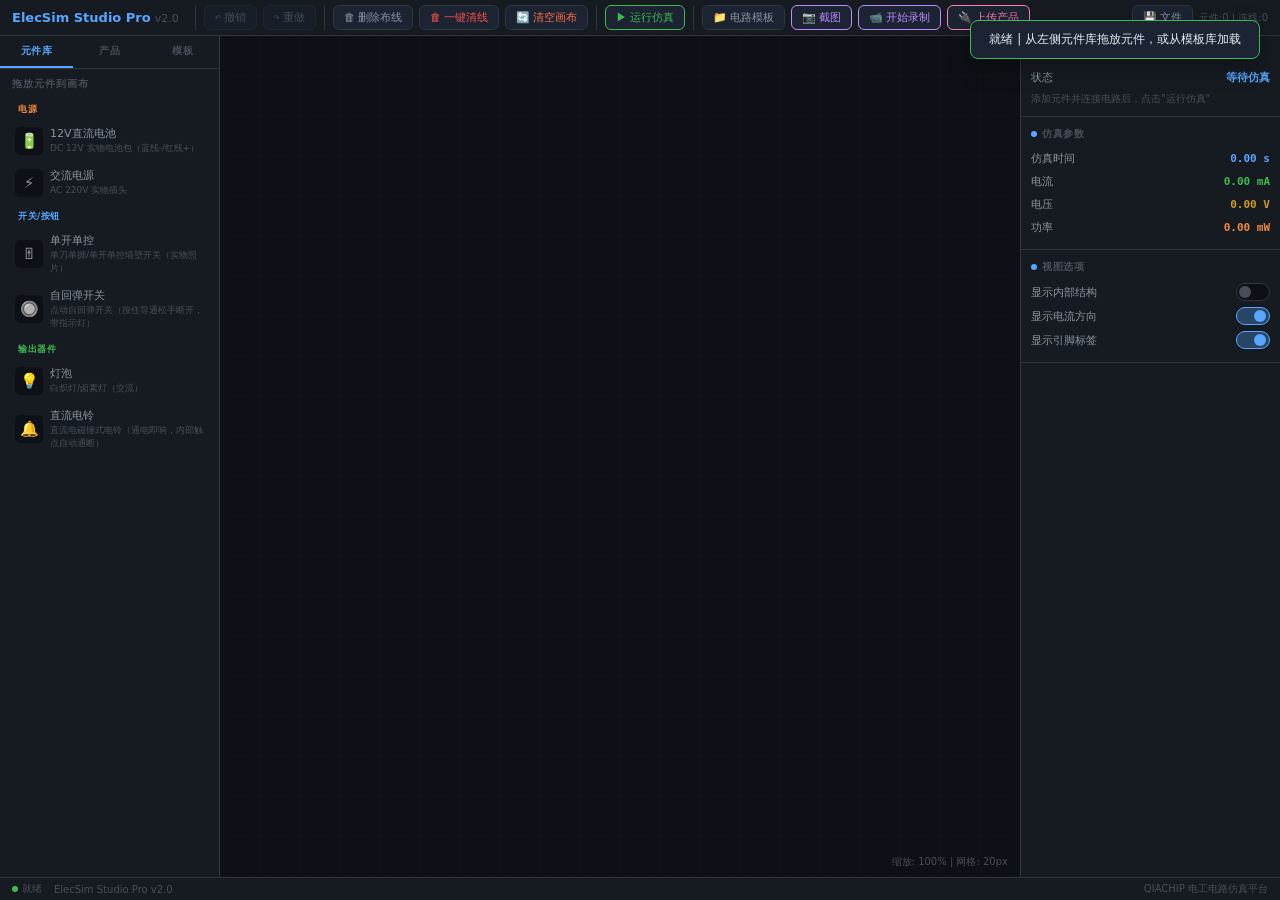
==== commit f928b067: "ElecSim: 白底录屏/截图、超清视频、高清PNG导出、编辑器增强 - 录屏与截图改为白底无网格（产品接线图/视频） - 截图高清重渲染（2x，真实重绘而非放大模糊） - 视频默认超清 12Mbp" ====
--- a/index.html
+++ b/index.html
@@ -5,206 +5,7 @@
 <meta name="viewport" content="width=device-width, initial-scale=1.0">
 <meta http-equiv="Cache-Control" content="no-cache, no-store, must-revalidate">
 <title>ElecSim Studio Pro v2.0 - QIACHIP 电工电路仿真平台</title>
-<style>
-/* ==================== CSS Variables ==================== */
-:root{
-  --bg-dark:#0d1117;--bg-panel:#161b22;--bg-card:#1c2333;--bg-input:#0d1117;
-  --border:#30363d;--border-light:#3d444d;
-  --text:#e6edf3;--text-dim:#8b949e;--text-muted:#484f58;
-  --accent:#58a6ff;--accent-glow:rgba(88,166,255,0.3);
-  --green:#3fb950;--yellow:#d29922;--red:#f85149;--purple:#bc8cff;
-  --cyan:#39d2c0;--orange:#f0883e;--pink:#ff7eb3;
-  --cat-power:#f0883e;--cat-switch:#58a6ff;--cat-protection:#f85149;
-  --cat-relay:#bc8cff;--cat-sensor:#39d2c0;--cat-output:#3fb950;
-  --cat-meter:#d29922;--cat-passive:#8b949e;--cat-qiachip:#ff7eb3;
-  --font:'Segoe UI',system-ui,-apple-system,sans-serif;
-  --font-mono:'Cascadia Code','Fira Code',monospace;
-}
-*{margin:0;padding:0;box-sizing:border-box;}
-html,body{height:100%;overflow:hidden;font-family:var(--font);background:var(--bg-dark);color:var(--text);}
-
-/* ==================== Layout ==================== */
-.app{display:flex;flex-direction:column;height:100vh;}
-.toolbar{display:flex;align-items:center;gap:6px;padding:5px 12px;background:var(--bg-panel);border-bottom:1px solid var(--border);flex-shrink:0;z-index:10;}
-.toolbar .brand{font-size:13px;font-weight:700;color:var(--accent);margin-right:8px;white-space:nowrap;}
-.toolbar .brand span{color:var(--text-muted);font-weight:400;font-size:11px;margin-left:4px;}
-.sep{width:1px;height:24px;background:var(--border);margin:0 2px;}
-
-.tbtn{padding:4px 10px;border:1px solid var(--border);border-radius:6px;background:var(--bg-card);color:var(--text-dim);font-size:11px;cursor:pointer;display:flex;align-items:center;gap:4px;transition:all .15s;white-space:nowrap;}
-.tbtn:hover{border-color:var(--accent);color:var(--text);background:#1c2a3a;}
-.tbtn.active{border-color:var(--accent);color:var(--accent);background:rgba(88,166,255,.1);}
-.tbtn.run{border-color:var(--green);color:var(--green);}
-.tbtn.run:hover{background:rgba(63,185,80,.1);}
-.tbtn.run.running{background:var(--green);color:#fff;animation:pulse 1.5s infinite;}
-.tbtn.export-btn{border-color:var(--purple);color:var(--purple);}
-.tbtn.export-btn:hover{background:rgba(188,140,255,.1);}
-.tbtn.product-btn{border-color:var(--pink);color:var(--pink);}
-.tbtn.product-btn:hover{background:rgba(255,126,179,.1);}
-.tbtn:disabled{opacity:.4;cursor:not-allowed;}
-@keyframes pulse{0%,100%{opacity:1;}50%{opacity:.7;}}
-
-.dropdown{position:relative;display:inline-block;}
-.dropdown-menu{display:none;position:absolute;top:100%;left:0;margin-top:4px;background:var(--bg-panel);border:1px solid var(--border);border-radius:8px;min-width:200px;z-index:50;box-shadow:0 8px 24px rgba(0,0,0,.4);overflow:hidden;}
-.dropdown-menu.show{display:block;}
-.dropdown-item{padding:8px 14px;font-size:12px;color:var(--text-dim);cursor:pointer;transition:all .1s;border-bottom:1px solid var(--border);}
-.dropdown-item:last-child{border-bottom:none;}
-.dropdown-item:hover{background:var(--bg-card);color:var(--text);}
-.dropdown-item .desc{font-size:10px;color:var(--text-muted);margin-top:2px;}
-
-.main{display:flex;flex:1;overflow:hidden;}
-
-/* ==================== Left Sidebar ==================== */
-.sidebar-left{width:220px;background:var(--bg-panel);border-right:1px solid var(--border);display:flex;flex-direction:column;flex-shrink:0;overflow:hidden;}
-.sidebar-tabs{display:flex;border-bottom:1px solid var(--border);flex-shrink:0;}
-.sidebar-tab{flex:1;padding:8px 4px;text-align:center;font-size:10px;font-weight:600;color:var(--text-muted);cursor:pointer;transition:all .15s;border-bottom:2px solid transparent;text-transform:uppercase;letter-spacing:.5px;}
-.sidebar-tab:hover{color:var(--text-dim);background:var(--bg-card);}
-.sidebar-tab.active{color:var(--accent);border-bottom-color:var(--accent);}
-.comp-header{padding:8px 12px 4px;font-size:10px;text-transform:uppercase;color:var(--text-muted);letter-spacing:1px;font-weight:600;flex-shrink:0;}
-.comp-list{padding:2px 6px;display:flex;flex-direction:column;gap:1px;overflow-y:auto;flex:1;}
-.comp-item{display:flex;align-items:center;gap:7px;padding:5px 8px;border-radius:6px;cursor:grab;font-size:11px;color:var(--text-dim);transition:all .12s;border:1px solid transparent;}
-.comp-item:hover{background:var(--bg-card);color:var(--text);border-color:var(--border);}
-.comp-item:active{cursor:grabbing;}
-.comp-icon{width:28px;height:28px;display:flex;align-items:center;justify-content:center;background:var(--bg-dark);border-radius:5px;font-size:15px;flex-shrink:0;}
-.comp-info{display:flex;flex-direction:column;gap:1px;min-width:0;}
-.comp-name{font-weight:500;font-size:11px;overflow:hidden;text-overflow:ellipsis;white-space:nowrap;}
-.comp-desc{font-size:9px;color:var(--text-muted);}
-.comp-cat{padding:6px 12px 3px;font-size:9px;font-weight:600;letter-spacing:.5px;cursor:default;}
-
-/* Product cards */
-.product-card{display:flex;align-items:center;gap:8px;padding:8px;border-radius:6px;cursor:grab;border:1px solid var(--border);margin:2px 6px;transition:all .12s;}
-.product-card:hover{border-color:var(--pink);background:rgba(255,126,179,.05);}
-.product-card .prod-img{width:40px;height:30px;border-radius:4px;background:var(--bg-dark);display:flex;align-items:center;justify-content:center;font-size:18px;overflow:hidden;flex-shrink:0;}
-.product-card .prod-img img{width:100%;height:100%;object-fit:contain;}
-.product-card .prod-info{display:flex;flex-direction:column;gap:1px;min-width:0;flex:1;}
-.product-card .prod-name{font-size:11px;font-weight:500;color:var(--pink);overflow:hidden;text-overflow:ellipsis;white-space:nowrap;}
-.product-card .prod-model{font-size:9px;color:var(--text-muted);}
-
-.tab-content{display:none;flex:1;flex-direction:column;overflow:hidden;}
-.tab-content.active{display:flex;}
-
-/* ==================== Canvas ==================== */
-.canvas-area{flex:1;position:relative;overflow:hidden;background:var(--bg-dark);}
-#canvas{width:100%;height:100%;cursor:crosshair;}
-.canvas-overlay{position:absolute;bottom:8px;left:50%;transform:translateX(-50%);display:flex;align-items:center;gap:8px;padding:5px 14px;background:rgba(22,27,34,.92);border:1px solid var(--border);border-radius:8px;font-size:11px;color:var(--text-dim);z-index:5;backdrop-filter:blur(8px);}
-.canvas-overlay button{background:none;border:none;color:var(--red);cursor:pointer;font-size:11px;padding:2px 6px;border-radius:4px;}
-.canvas-overlay button:hover{background:rgba(248,81,73,.15);}
-.wire-type-btn{padding:2px 8px;background:transparent;border:1px solid;border-radius:4px;font-size:10px;cursor:pointer;opacity:.4;transition:all .15s;font-family:var(--font);}
-.wire-type-btn:hover{opacity:.7;}
-.wire-type-btn.active{opacity:1;font-weight:600;border-width:2px;}
-.zoom-info{position:absolute;bottom:8px;right:12px;font-size:10px;color:var(--text-muted);z-index:5;}
-.status-bar{display:flex;align-items:center;gap:12px;padding:4px 12px;background:var(--bg-panel);border-top:1px solid var(--border);font-size:10px;color:var(--text-muted);flex-shrink:0;}
-.status-dot{width:6px;height:6px;border-radius:50%;background:var(--green);display:inline-block;margin-right:4px;}
-
-/* ==================== Right Sidebar ==================== */
-.sidebar-right{width:260px;background:var(--bg-panel);border-left:1px solid var(--border);display:flex;flex-direction:column;flex-shrink:0;overflow-y:auto;}
-.panel-section{padding:10px;border-bottom:1px solid var(--border);}
-.panel-title{font-size:10px;font-weight:600;color:var(--text-muted);text-transform:uppercase;letter-spacing:.5px;margin-bottom:6px;display:flex;align-items:center;gap:5px;}
-.panel-title .dot{width:6px;height:6px;border-radius:50%;flex-shrink:0;}
-.panel-title .dot.green{background:var(--green);}
-.panel-title .dot.yellow{background:var(--yellow);}
-.panel-title .dot.red{background:var(--red);}
-.panel-title .dot.blue{background:var(--accent);}
-.panel-title .dot.pink{background:var(--pink);}
-.sim-value{display:flex;justify-content:space-between;align-items:center;padding:4px 0;font-size:11px;}
-.sim-value .label{color:var(--text-dim);}
-.sim-value .val{font-family:var(--font-mono);font-weight:600;color:var(--accent);font-size:11px;}
-.sim-value .val.green{color:var(--green);}
-.sim-value .val.yellow{color:var(--yellow);}
-.sim-value .val.orange{color:var(--orange);}
-.sim-value .val.red{color:var(--red);}
-.toggle-row{display:flex;align-items:center;justify-content:space-between;padding:3px 0;font-size:11px;color:var(--text-dim);}
-.toggle{width:34px;height:18px;border-radius:9px;background:var(--bg-dark);border:1px solid var(--border);cursor:pointer;position:relative;transition:all .2s;}
-.toggle.on{background:rgba(88,166,255,.3);border-color:var(--accent);}
-.toggle::after{content:'';position:absolute;width:12px;height:12px;border-radius:50%;background:var(--text-muted);top:2px;left:2px;transition:all .2s;}
-.toggle.on::after{left:17px;background:var(--accent);}
-
-/* Fault panel */
-.fault-item{display:flex;align-items:flex-start;gap:6px;padding:6px 8px;border-radius:4px;margin-bottom:4px;font-size:10px;border-left:3px solid;}
-.fault-item.short{border-color:var(--red);background:rgba(248,81,73,.08);color:var(--red);}
-.fault-item.open{border-color:var(--yellow);background:rgba(210,153,34,.08);color:var(--yellow);}
-.fault-item.warn{border-color:var(--orange);background:rgba(240,136,62,.08);color:var(--orange);}
-
-/* Props Panel */
-.prop-row{display:flex;align-items:center;justify-content:space-between;padding:3px 0;font-size:11px;}
-.prop-row .label{color:var(--text-dim);}
-.prop-row input,.prop-row select{width:100px;padding:3px 6px;background:var(--bg-input);border:1px solid var(--border);border-radius:4px;color:var(--text);font-size:11px;font-family:var(--font-mono);}
-.prop-row input:focus,.prop-row select:focus{outline:none;border-color:var(--accent);}
-
-/* ==================== Modal ==================== */
-.modal-mask{position:fixed;inset:0;background:rgba(0,0,0,.6);z-index:100;display:flex;align-items:center;justify-content:center;opacity:0;pointer-events:none;transition:opacity .2s;}
-.modal-mask.show{opacity:1;pointer-events:auto;}
-.modal{background:var(--bg-panel);border:1px solid var(--border);border-radius:12px;width:440px;max-height:80vh;overflow-y:auto;box-shadow:0 16px 48px rgba(0,0,0,.5);}
-.modal-head{display:flex;align-items:center;justify-content:space-between;padding:14px 18px;border-bottom:1px solid var(--border);}
-.modal-head h3{font-size:13px;font-weight:600;}
-.modal-close{background:none;border:none;color:var(--text-muted);font-size:18px;cursor:pointer;padding:4px 8px;border-radius:4px;}
-.modal-close:hover{background:var(--bg-card);color:var(--text);}
-.modal-body{padding:14px 18px;}
-.modal-footer{padding:10px 18px;border-top:1px solid var(--border);display:flex;justify-content:flex-end;gap:8px;}
-
-/* ==================== Form ==================== */
-.form-group{margin-bottom:10px;}
-.form-label{display:block;font-size:11px;color:var(--text-dim);margin-bottom:3px;}
-.form-label .req{color:var(--red);}
-.form-input{width:100%;padding:6px 10px;background:var(--bg-input);border:1px solid var(--border);border-radius:6px;color:var(--text);font-size:12px;font-family:var(--font);}
-.form-input:focus{outline:none;border-color:var(--accent);}
-select.form-input{cursor:pointer;}
-textarea.form-input{resize:vertical;min-height:50px;font-family:var(--font-mono);font-size:11px;}
-.btn-primary{padding:6px 14px;background:var(--accent);color:#fff;border:none;border-radius:6px;font-size:12px;cursor:pointer;font-weight:500;}
-.btn-primary:hover{opacity:.85;}
-.btn-secondary{padding:6px 14px;background:var(--bg-card);color:var(--text-dim);border:1px solid var(--border);border-radius:6px;font-size:12px;cursor:pointer;}
-.btn-secondary:hover{color:var(--text);border-color:var(--border-light);}
-.btn-danger{padding:6px 14px;background:rgba(248,81,73,.1);color:var(--red);border:1px solid var(--red);border-radius:6px;font-size:12px;cursor:pointer;}
-.btn-danger:hover{background:rgba(248,81,73,.2);}
-
-/* Pin editor */
-.pin-editor-canvas{width:100%;height:250px;background:var(--bg-dark);border:1px solid var(--border);border-radius:6px;cursor:crosshair;}
-
-/* ==================== Context Menu ==================== */
-.ctx-menu{position:fixed;background:var(--bg-panel);border:1px solid var(--border);border-radius:8px;min-width:160px;z-index:200;box-shadow:0 8px 24px rgba(0,0,0,.5);overflow:hidden;}
-.ctx-item{padding:7px 14px;font-size:11px;color:var(--text-dim);cursor:pointer;display:flex;align-items:center;gap:8px;transition:all .1s;}
-.ctx-item:hover{background:var(--bg-card);color:var(--text);}
-.ctx-item.danger{color:var(--red);}
-.ctx-item.danger:hover{background:rgba(248,81,73,.1);}
-.ctx-sep{height:1px;background:var(--border);margin:2px 0;}
-
-/* ==================== Toast ==================== */
-.toast{position:fixed;top:20px;right:20px;padding:10px 18px;background:var(--bg-card);border:1px solid var(--border);border-radius:8px;font-size:12px;color:var(--text);z-index:300;transform:translateX(120%);transition:transform .3s;box-shadow:0 8px 24px rgba(0,0,0,.3);}
-.toast.show{transform:translateX(0);}
-.toast.success{border-color:var(--green);}
-.toast.error{border-color:var(--red);}
-.toast.warning{border-color:var(--yellow);}
-
-/* ==================== Scrollbar ==================== */
-::-webkit-scrollbar{width:5px;}
-::-webkit-scrollbar-track{background:transparent;}
-::-webkit-scrollbar-thumb{background:var(--border);border-radius:3px;}
-::-webkit-scrollbar-thumb:hover{background:var(--border-light);}
-
-/* ==================== Recording Indicator ==================== */
-#recIndicator{display:none;align-items:center;gap:5px;padding:3px 8px;background:rgba(248,81,73,.15);border:1px solid rgba(248,81,73,.4);border-radius:20px;font-size:10px;color:#f85149;font-weight:600;cursor:pointer;user-select:none;}
-#recIndicator.recording{display:inline-flex;}
-#recIndicator.paused{background:rgba(210,153,34,.15);border-color:rgba(210,153,34,.4);color:#d29922;}
-#recIndicator.paused .rec-dot{background:#d29922;animation:none;}
-.rec-dot{width:7px;height:7px;background:#f85149;border-radius:50%;animation:recPulse 1s ease-in-out infinite;flex-shrink:0;}
-@keyframes recPulse{0%,100%{opacity:1;transform:scale(1);}50%{opacity:.5;transform:scale(.8);}}
-.rec-time{font-variant-numeric:tabular-nums;letter-spacing:.5px;}
-
-/* ==================== Recording Panel ==================== */
-.rec-preview{width:100%;aspect-ratio:16/9;background:#000;border-radius:6px;display:flex;align-items:center;justify-content:center;color:#555;font-size:11px;overflow:hidden;position:relative;}
-.rec-preview video{width:100%;height:100%;object-fit:contain;border-radius:6px;}
-.rec-preview canvas{display:none;}
-.fmt-btn{padding:4px 10px;border:1px solid var(--border);border-radius:5px;background:transparent;color:#8b949e;font-size:11px;cursor:pointer;transition:all .15s;}
-.fmt-btn:hover{border-color:#58a6ff;color:#58a6ff;}
-.fmt-btn.active{background:rgba(88,166,255,.12);border-color:#58a6ff;color:#58a6ff;}
-.gif-note{font-size:10px;color:#6e7681;}
-
-/* ==================== Record Preview Modal ==================== */
-.preview-modal .modal{width:720px;}
-.preview-video-wrap{width:100%;aspect-ratio:16/9;background:#000;border-radius:8px;overflow:hidden;margin-bottom:12px;}
-.preview-video-wrap video{width:100%;height:100%;object-fit:contain;}
-.preview-info{display:flex;align-items:center;justify-content:space-between;font-size:12px;color:#8b949e;margin-bottom:12px;}
-.preview-info .duration{font-weight:600;color:#c9d1d9;font-variant-numeric:tabular-nums;}
-</style>
+  <link rel="stylesheet" href="样式/样式.css">
 </head>
 <body>
 <div class="app" id="app">
@@ -227,6 +28,7 @@
         <div class="dropdown-item" style="color:var(--fg-muted);cursor:default;">暂无模板，后续更新</div>
       </div>
     </div>
+    <button class="tbtn export-btn" onclick="ElecSim.Recorder.captureImage()">&#128247; 截图</button>
     <button class="tbtn export-btn" id="recStartBtn" onclick="ElecSim.Recorder.start()">&#128249; 开始录制</button>
     <button class="tbtn" id="recPauseBtn" onclick="ElecSim.Recorder.toggle()" style="display:none;color:#d29922;">&#10074;&#10074; 暂停</button>
     <button class="tbtn" id="recStopBtn" onclick="ElecSim.Recorder.stop()" style="display:none;color:#f85149;">&#9632; 停止</button>
@@ -395,9 +197,9 @@
       <div style="display:flex;align-items:center;justify-content:space-between;">
         <span style="font-size:11px;color:#8b949e;">画质</span>
         <select id="recQuality" onchange="ElecSim.Recorder.setQuality(this.value)" style="background:var(--bg-input);border:1px solid var(--border);border-radius:6px;color:#c9d1d9;padding:3px 8px;font-size:11px;cursor:pointer;">
-          <option value="high">高 (8 Mbps)</option>
-          <option value="medium" selected>中 (4 Mbps)</option>
-          <option value="low">低 (1 Mbps)</option>
+          <option value="high" selected>超清 (12 Mbps)</option>
+          <option value="medium">高清 (6 Mbps)</option>
+          <option value="low">标清 (2 Mbps)</option>
         </select>
       </div>
       <!-- Controls -->
@@ -424,6 +226,25 @@
       <div style="display:flex;gap:8px;justify-content:flex-end;">
         <button class="btn-secondary" onclick="ElecSim.Recorder.closePreview()">取消</button>
         <button class="btn-primary" onclick="ElecSim.Recorder.exportCurrent();ElecSim.Recorder.closePreview();">&#11015; 导出到本地</button>
+      </div>
+    </div>
+  </div>
+</div>
+
+<!-- ==================== Image Preview Modal (shown after screenshot) ==================== -->
+<div class="modal-mask" id="imagePreviewModal">
+  <div class="modal" style="width:680px;">
+    <div class="modal-head"><h3>&#128247; 截图预览</h3><button class="modal-close" onclick="ElecSim.Recorder.closeImagePreview()">&times;</button></div>
+    <div class="modal-body">
+      <div class="preview-video-wrap" style="background:#fff;">
+        <img id="imgPreviewImg" style="max-width:100%;max-height:100%;object-fit:contain;border-radius:8px;" />
+      </div>
+      <div class="preview-info">
+        <span id="imgPreviewInfo" style="color:var(--text-muted);">白底 PNG 格式，适用于产品接线图</span>
+      </div>
+      <div style="display:flex;gap:8px;justify-content:flex-end;">
+        <button class="btn-secondary" onclick="ElecSim.Recorder.closeImagePreview()">关闭</button>
+        <a id="imgDownloadBtn" class="btn-primary" style="text-decoration:none;display:inline-flex;align-items:center;justify-content:center;" onclick="ElecSim.Recorder.downloadImage()">&#11015; 下载图片</a>
       </div>
     </div>
   </div>
@@ -466,5574 +287,25 @@
 <!-- Toast -->
 <div class="toast" id="toast"></div>
 
-<script>
-// =====================================================================
-// ElecSim Studio Pro v2.0 - Complete Circuit Simulation Platform
-// QIACHIP 电工电路仿真平台
-// =====================================================================
-
-const ElecSim = (() => {
-'use strict';
-
-// ==================== Section 1: Config ====================
-const Config = {
-  grid: 20,
-  zoomMin: 0.2,
-  zoomMax: 4,
-  zoomStep: 0.1,
-  maxComponents: 100,
-  maxHistory: 50,
-  autoSaveInterval: 30000,
-  maxImageSize: 200 * 1024, // 200KB base64
-  pinRadius: 8.5,
-  pinHitRadius: 14,
-  particleSpeed: 0.3,
-  categoryColors: {
-    '电源': '#f0883e', '开关/按钮': '#58a6ff', '保护器件': '#f85149',
-    '继电器/接触器': '#bc8cff', '传感器': '#39d2c0', '输出器件': '#3fb950',
-    '测量仪表': '#d29922', '无源元件': '#8b949e', 'QIACHIP产品': '#ff7eb3'
-  }
-};
-
-// ==================== Section 2: State ====================
-const S = {
-  components: [],
-  wires: [],
-  selected: null,
-  simRunning: false,
-  simTime: 0,
-  animTick: 0,
-  zoom: 1,
-  pan: { x: 0, y: 0 },
-  dragging: null,
-  dragOff: { x: 0, y: 0 },
-  panning: false,
-  panStart: { x: 0, y: 0 },
-  showInternal: false,
-  showCurrentDir: true,
-  showPinLabels: true,
-  nextId: 1,
-  nextWireId: 1,
-  grid: Config.grid,
-  mouse: { x: 0, y: 0 },
-  hoverWireId: null,
-  dirty: false,
-  recording: false,
-  exportOpts: { res: '1080p', dur: '10秒' }
-};
-
-// ==================== Section 3: Component Registry ====================
-const Registry = {
-  categories: [
-    '电源', '开关/按钮', '继电器/接触器',
-    '无线遥控', '输出器件'
-  ],
-
-  // Global image cache: shared across all components (key = image URL)
-  _imageCache: new Map(),
-  _preloadQueue: [],
-  _preloading: false,
-
-  // Preload an image and cache it. Returns the cached Image element.
-  preloadImage(src) {
-    if (!src) return null;
-    if (this._imageCache.has(src)) return this._imageCache.get(src);
-    const img = new Image();
-    img.decoding = 'sync';
-    this._imageCache.set(src, img);
-    img.src = src;
-    return img;
-  },
-
-  // Preload all images used by component defs (call on app init)
-  preloadAllImages() {
-    const seen = new Set();
-    for (const def of this.defs) {
-      if (def.image && !seen.has(def.image)) { seen.add(def.image); this.preloadImage(def.image); }
-      if (def.imageOn && !seen.has(def.imageOn)) { seen.add(def.imageOn); this.preloadImage(def.imageOn); }
-    }
-  },
-
-  // Component definitions
-  defs: [
-    // --- 电源 ---
-    { type:'battery_12v', name:'12V直流电池', cat:'电源', icon:'🔋', desc:'DC 12V 实物电池包（蓝线-/红线+）',
-      w:200, h:120,
-      image:'images/battery_12v.webp',
-      pins:[{id:'p',label:'+',dx:65,dy:45,lo:0,ld:28},{id:'n',label:'-',dx:-65,dy:45,lo:0,ld:28}],
-      props:{voltage:12} },
-
-    { type:'ac_source', name:'交流电源', cat:'电源', icon:'⚡', desc:'AC 220V 实物插头',
-      w:120, h:180,
-      image:'images/ac_plug.webp',
-      pins:[{id:'p',label:'L',dx:-12,dy:90,lo:-18,ld:-18},{id:'n',label:'N',dx:12,dy:90,lo:18,ld:-18}],
-      props:{voltage:220,freq:50} },
-
-    // --- 开关/按钮 ---
-    // SPST (单开单控): 最简单的开关，L=相线入(红)，L1=相线出，闭合导通断开截止
-    { type:'spst', name:'单开单控', cat:'开关/按钮', icon:'🎚', desc:'单刀单掷/单开单控墙壁开关（实物照片）',
-      w:160, h:160,
-      pins:[{id:'l',label:'L',dx:0,dy:-83},{id:'l1',label:'L1',dx:0,dy:83}],
-      props:{closed:false},
-      image:'images/spst_off.webp?v=1',
-      imageOn:'images/spst_on.webp?v=1',
-    },
-
-
-    // --- 自回弹开关（点动/复位按钮，按住导通松手断开） ---
-    { type:'spst_momentary', name:'自回弹开关', cat:'开关/按钮', icon:'🔘', desc:'点动自回弹开关（按住导通松手断开，带指示灯）',
-      w:160, h:160,
-      image:'images/switch_momentary_off.webp?v=2',
-      imageOn:'images/switch_momentary_on.webp?v=2',
-      pins:[{id:'l',label:'L',dx:0,dy:-83},{id:'l1',label:'L1',dx:0,dy:83}],
-      props:{closed:false} },
-
-    // --- 继电器/接触器 ---
-    // 433MHz 干接点继电器模块 (Wireless RF Dry Contact Relay)
-    // 型号: KR2201-COM
-    { type:'dry_relay', name:'433MHz干接点继电器', cat:'继电器/接触器', icon:'📡',
-      desc:'KR2201-COM | 433MHz无线10A干接点1CH AC110V/220V（实物照片）',
-      model:'KR2201-COM',
-      w:320, h:200,
-      image:'images/dry_relay.webp',
-      pins:[{id:'l',label:'L',dx:135,dy:-20,lo:45,ld:0,type:'coil'},
-            {id:'n',label:'N',dx:135,dy:10,lo:45,ld:0,type:'coil'},
-            {id:'no',label:'NO',dx:-137,dy:-38,lo:-45,ld:0,type:'contact'},
-            {id:'com',label:'COM',dx:-137,dy:-4,lo:-45,ld:0,type:'contact'},
-            {id:'nc',label:'NC',dx:-137,dy:26,lo:-45,ld:0,type:'contact'}],
-      props:{coilVoltage:220,coilResistance:500,contactR:0.02,maxCurrent:10,rfFreq:433,channels:1,mode:'none',pairedRemote:null,lastSignal:0,lastSignalOn:false,energized:false} },
-
-
-    // --- 输出器件 ---
-    { type:'lamp', name:'灯泡', cat:'输出器件', icon:'💡', desc:'白炽灯/卤素灯（交流）',
-      w:120, h:220,
-      pins:[{id:'l',label:'L',dx:0,dy:100,lo:0,ld:30},{id:'n',label:'N',dx:16,dy:68,lo:28,ld:-8}],
-      props:{voltage:220,wattage:60},
-      image:'images/lamp_off.webp',
-      imageOn:'images/lamp_on.webp' },
-
-    // 直流电铃 (电磁锤式，通电即响，内部触点自动通断)
-    { type:'bell_dc', name:'直流电铃', cat:'输出器件', icon:'🔔', desc:'直流电磁锤式电铃（通电即响，内部触点自动通断）',
-      w:160, h:155,
-      image:'images/bell_dc.webp',
-      pins:[{id:'n',label:'-',dx:-18,dy:62,ld:18},{id:'p',label:'+',dx:18,dy:62,ld:18}],
-      props:{voltage:12,resistance:20} },
-
-    // --- 无线遥控 ---
-    // 433MHz 无线遥控器，搭配干接点控制器使用
-    { type:'rf_remote', name:'433MHz 1键遥控器', cat:'无线遥控', icon:'📱', desc:'433MHz单键无线遥控器A键（信号发射器, 配433MHz控制器使用）',
-      w:200, h:273,
-      image:'images/rf_remote_关闭.webp',
-      imageOn:'images/rf_remote_打开.webp',
-      signalImage:'images/rf_signal.webp',
-      pins:[],
-      props:{freq:433,channel:'A',pressed:false} },
-    { type:'rf_remote_2key', name:'433MHz 2键遥控器', cat:'无线遥控', icon:'📱', desc:'433MHz两键无线遥控器（ON/OFF双键，配433MHz控制器使用）',
-      w:200, h:273,
-      image:'images/rf_remote_2key.webp',
-      imageOn:'images/rf_remote_2key_on.webp',
-      signalImage:'images/rf_signal.webp',
-      pins:[],
-      props:{freq:433,pressed1:false,pressed2:false} },
-
-  ],
-
-  getDef(type) { return this.defs.find(d => d.type === type); },
-
-  getByCategory() {
-    const result = [];
-    this.categories.forEach(cat => {
-      const items = this.defs.filter(d => d.cat === cat);
-      if (items.length > 0) result.push({ cat, items });
-    });
-    return result;
-  },
-
-  createInstance(def, x, y) {
-    const g = S.grid;
-    return {
-      id: S.nextId++,
-      type: def.type,
-      name: def.name,
-      cat: def.cat,
-      icon: def.icon,
-      image: def.image || null,
-      imageOn: def.imageOn || null,
-      w: def.w || 100,
-      h: def.h || 56,
-      x: Math.round(x / g) * g,
-      y: Math.round(y / g) * g,
-      pins: def.pins.map(p => ({ ...p })),
-      props: { ...def.props },
-      simCurrent: 0,
-      simVoltage: 0
-    };
-  }
-};
-
-// ==================== Section 4: QIACHIP Product System ====================
-const QIACHIP = {
-  products: [],
-  editorPins: [],
-  editorImage: null,
-
-  templates: [
-    { id:'qca_1ch', name:'QIACHIP 1路无线继电器', model:'QCA-1CH-RF',
-      desc:'433MHz无线遥控, 1路继电器输出, 5-12V供电',
-      w:140, h:100,
-      pins:[
-        {id:'vcc',label:'VCC',dx:-70,dy:-20},{id:'gnd',label:'GND',dx:-70,dy:20},
-        {id:'sig',label:'SIG',dx:-70,dy:0,type:'signal'},
-        {id:'no',label:'NO',dx:70,dy:-20,type:'contact'},{id:'com',label:'COM',dx:70,dy:0,type:'contact'},{id:'nc',label:'NC',dx:70,dy:20,type:'contact'}
-      ],
-      specs:{voltage:'5-12V DC',frequency:'433MHz',channels:1,relayRating:'10A 250VAC'},
-      behavior:'relay', icon:'📡' },
-    { id:'qca_2ch', name:'QIACHIP 2路无线继电器', model:'QCA-2CH-RF',
-      desc:'433MHz无线遥控, 2路继电器输出, 5-12V供电',
-      w:160, h:100,
-      pins:[
-        {id:'vcc',label:'VCC',dx:-80,dy:-40},{id:'gnd',label:'GND',dx:-80,dy:40},
-        {id:'sig1',label:'CH1',dx:-80,dy:-20,type:'signal'},{id:'sig2',label:'CH2',dx:-80,dy:0,type:'signal'},
-        {id:'no1',label:'NO1',dx:80,dy:-20,type:'contact'},{id:'com1',label:'COM1',dx:80,dy:0,type:'contact'},
-        {id:'no2',label:'NO2',dx:80,dy:20,type:'contact'}
-      ],
-      specs:{voltage:'5-12V DC',frequency:'433MHz',channels:2,relayRating:'10A 250VAC'},
-      behavior:'relay', icon:'📡' },
-    { id:'qca_4ch', name:'QIACHIP 4路无线继电器', model:'QCA-4CH-RF',
-      desc:'433MHz无线遥控, 4路继电器输出, 5-12V供电',
-      w:200, h:120,
-      pins:[
-        {id:'vcc',label:'VCC',dx:-100,dy:-40},{id:'gnd',label:'GND',dx:-100,dy:40},
-        {id:'sig1',label:'CH1',dx:-100,dy:-20,type:'signal'},{id:'sig2',label:'CH2',dx:-100,dy:0,type:'signal'},
-        {id:'sig3',label:'CH3',dx:-100,dy:20,type:'signal'},{id:'sig4',label:'CH4',dx:-100,dy:40,type:'signal'},
-        {id:'no1',label:'NO1',dx:100,dy:-40,type:'contact'},{id:'com1',label:'COM1',dx:100,dy:-20,type:'contact'},
-        {id:'no2',label:'NO2',dx:100,dy:0,type:'contact'},{id:'com2',label:'COM2',dx:100,dy:20,type:'contact'}
-      ],
-      specs:{voltage:'5-12V DC',frequency:'433MHz',channels:4,relayRating:'10A 250VAC'},
-      behavior:'relay', icon:'📡' },
-    { id:'qca_wifi', name:'QIACHIP WiFi继电器', model:'QCA-WIFI-1',
-      desc:'WiFi无线控制, 1路继电器, Tuya/Smart Life',
-      w:160, h:100,
-      pins:[
-        {id:'vcc',label:'VCC',dx:-80,dy:-40},{id:'gnd',label:'GND',dx:-80,dy:40},
-        {id:'no',label:'NO',dx:80,dy:-20,type:'contact'},{id:'com',label:'COM',dx:80,dy:0,type:'contact'},
-        {id:'nc',label:'NC',dx:80,dy:20,type:'contact'}
-      ],
-      specs:{voltage:'5V DC',protocol:'WiFi 2.4GHz',channels:1,relayRating:'10A 250VAC'},
-      behavior:'relay', icon:'📶' },
-  ],
-
-  init() {
-    // Load from localStorage or use templates
-    // Version check: clear old cache when pin layout changes
-    const PIN_LAYOUT_VERSION = 3;
-    try {
-      const cachedVer = localStorage.getItem('elecsim_pin_layout_ver');
-      if (cachedVer !== String(PIN_LAYOUT_VERSION)) {
-        localStorage.removeItem('elecsim_v2_products');
-        localStorage.setItem('elecsim_pin_layout_ver', String(PIN_LAYOUT_VERSION));
-      }
-    } catch(e) {}
-    try {
-      const saved = localStorage.getItem('elecsim_v2_products');
-      if (saved) { this.products = JSON.parse(saved); return; }
-    } catch(e) {}
-    // Default: load templates as products
-    this.products = this.templates.map(t => ({...t, image: null}));
-    this.save();
-  },
-
-  save() {
-    try { localStorage.setItem('elecsim_v2_products', JSON.stringify(this.products)); } catch(e) {}
-  },
-
-  getAsDefs() {
-    return this.products.map(p => ({
-      type: 'product_' + (p.id || p.model),
-      name: p.name, cat: 'QIACHIP产品', icon: p.icon || '📡',
-      desc: p.model || '', w: p.w || 140, h: p.h || 90,
-      pins: p.pins || [],
-      props: { ...(p.specs || {}), behavior: p.behavior || 'blackbox', energized: false },
-      image: p.image || null
-    }));
-  },
-
-  buildProductList() {
-    const list = document.getElementById('productList');
-    if (!list) return;
-    list.innerHTML = '';
-    const allProducts = [...this.templates, ...this.products.filter(p => !this.templates.find(t => t.id === p.id))];
-    allProducts.forEach(p => {
-      const card = document.createElement('div');
-      card.className = 'product-card';
-      card.draggable = true;
-      card.innerHTML = `
-        <div class="prod-img">${p.image ? `<img src="${p.image}" alt="">` : (p.icon || '📡')}</div>
-        <div class="prod-info">
-          <div class="prod-name">${p.name}</div>
-          <div class="prod-model">${p.model || ''} | ${(p.specs || {}).frequency || ''}</div>
-        </div>`;
-      const def = {
-        type: 'product_' + (p.id || p.model),
-        name: p.name, cat: 'QIACHIP产品', icon: p.icon || '📡',
-        desc: p.model || '', w: p.w || 140, h: p.h || 90,
-        pins: p.pins || [],
-        props: { ...(p.specs || {}), behavior: p.behavior || 'blackbox', energized: false },
-        image: p.image || null
-      };
-      card.addEventListener('dragstart', e => { e.dataTransfer.setData('text/plain', JSON.stringify(def)); });
-      card.addEventListener('dblclick', () => {
-        Renderer.addComponent(def, W / 2 / S.zoom - S.pan.x / S.zoom, H / 2 / S.zoom - S.pan.y / S.zoom);
-      });
-      list.appendChild(card);
-    });
-  },
-
-  initEditor() {
-    const canvas = document.getElementById('pinEditorCanvas');
-    if (!canvas) return;
-    const ctx = canvas.getContext('2d');
-
-    const handleImage = (e) => {
-      const file = e.target.files[0];
-      if (!file) return;
-      const reader = new FileReader();
-      reader.onload = (ev) => {
-        const img = new Image();
-        img.onload = () => {
-          QIACHIP.editorImage = img;
-          QIACHIP.drawEditor();
-        };
-        img.src = ev.target.result;
-      };
-      reader.readAsDataURL(file);
-    };
-    document.getElementById('prodImage').addEventListener('change', handleImage);
-
-    canvas.addEventListener('click', (e) => {
-      const rect = canvas.getBoundingClientRect();
-      const x = e.clientX - rect.left;
-      const y = e.clientY - rect.top;
-      const pinId = 'pin_' + this.editorPins.length;
-      this.editorPins.push({ id: pinId, label: pinId.toUpperCase(), dx: Math.round(x), dy: Math.round(y) });
-      this.drawEditor();
-      this.updateEditorPinsList();
-    });
-  },
-
-  drawEditor() {
-    const canvas = document.getElementById('pinEditorCanvas');
-    if (!canvas) return;
-    const ctx = canvas.getContext('2d');
-    ctx.clearRect(0, 0, canvas.width, canvas.height);
-    ctx.fillStyle = '#0d1117';
-    ctx.fillRect(0, 0, canvas.width, canvas.height);
-
-    if (this.editorImage) {
-      const scale = Math.min(canvas.width / this.editorImage.width, canvas.height / this.editorImage.height, 1);
-      const w = this.editorImage.width * scale;
-      const h = this.editorImage.height * scale;
-      ctx.drawImage(this.editorImage, (canvas.width - w) / 2, (canvas.height - h) / 2, w, h);
-    } else {
-      ctx.fillStyle = '#484f58';
-      ctx.font = '12px sans-serif';
-      ctx.textAlign = 'center';
-      ctx.fillText('上传产品图片后在此添加引脚', canvas.width / 2, canvas.height / 2);
-    }
-
-    // Draw pins
-    this.editorPins.forEach((pin, i) => {
-      ctx.fillStyle = '#ff7eb3';
-      ctx.strokeStyle = '#ff7eb3';
-      ctx.lineWidth = 2;
-      ctx.beginPath();
-      ctx.arc(pin.dx, pin.dy, 6, 0, Math.PI * 2);
-      ctx.fill();
-      ctx.stroke();
-      ctx.fillStyle = '#c9d1d9';
-      ctx.font = 'bold 11px Arial';
-      ctx.textAlign = 'center';
-      ctx.fillText(pin.label, pin.dx, pin.dy - 12);
-    });
-  },
-
-  updateEditorPinsList() {
-    const el = document.getElementById('pinEditorPins');
-    if (!el) return;
-    if (this.editorPins.length === 0) {
-      el.textContent = '暂无引脚，点击画布添加';
-      return;
-    }
-    el.innerHTML = this.editorPins.map((p, i) =>
-      `<span style="display:inline-block;background:rgba(255,126,179,.1);border:1px solid var(--pink);border-radius:3px;padding:1px 6px;margin:2px;font-size:10px;color:var(--pink);">${p.label} <span style="cursor:pointer;color:var(--red);" onclick="ElecSim.QIACHIP.removeEditorPin(${i})">&times;</span></span>`
-    ).join('');
-  },
-
-  removeEditorPin(index) {
-    this.editorPins.splice(index, 1);
-    this.drawEditor();
-    this.updateEditorPinsList();
-  },
-
-  clearEditor() {
-    this.editorPins = [];
-    this.editorImage = null;
-    this.drawEditor();
-    this.updateEditorPinsList();
-    document.getElementById('prodName').value = '';
-    document.getElementById('prodModel').value = '';
-    document.getElementById('prodDesc').value = '';
-    document.getElementById('prodSpecs').value = '{}';
-  },
-
-  addProduct() {
-    const name = document.getElementById('prodName').value.trim();
-    if (!name) { UI.toast('请输入产品名称', 'error'); return; }
-    const model = document.getElementById('prodModel').value.trim();
-    const desc = document.getElementById('prodDesc').value.trim();
-    const behavior = document.getElementById('prodBehavior').value;
-    let specs = {};
-    try { specs = JSON.parse(document.getElementById('prodSpecs').value || '{}'); } catch(e) { UI.toast('JSON格式错误', 'error'); return; }
-
-    const canvas = document.getElementById('pinEditorCanvas');
-    const scaleX = this.editorImage ? this.editorImage.width / canvas.width : 1;
-    const scaleY = this.editorImage ? this.editorImage.height / canvas.height : 1;
-
-    const pins = this.editorPins.map(p => ({
-      id: p.label.toLowerCase().replace(/[^a-z0-9]/g, '_'),
-      label: p.label,
-      dx: Math.round((p.dx - canvas.width / 2) / scaleX * 0.5),
-      dy: Math.round((p.dy - canvas.height / 2) / scaleY * 0.5)
-    }));
-
-    const product = {
-      id: 'custom_' + Date.now(),
-      name, model, desc,
-      icon: '📡', w: 140, h: 90,
-      pins, specs, behavior,
-      image: this.editorImage ? this.editorImage.src : null
-    };
-
-    this.products.push(product);
-    this.save();
-    this.buildProductList();
-    UI.closeModal('productModal');
-    UI.toast('已添加产品: ' + name, 'success');
-    this.clearEditor();
-  }
-};
-
-// ==================== Section 5: Canvas & Rendering ====================
-// --- 直流电铃音效模块 (HTML5 Audio 真实铃声音频) ---
-// ==================== BellAudio: 可靠方案 ====================
-// 核心思路：
-// 1. unlock() 中用 AudioContext.resume() 解锁（按 AudioContext，不按元素）
-// 2. ring() 中用同一个 ctx 的 BufferSourceNode.start(0) 播放（解锁后永不失败）
-// 3. file:// 协议下 fetch bell.mp3 会失败 → 用 OscillatorNode 生成电铃声 fallback
-const BellAudio = {
-  ctx: null,
-  buffer: null,
-  source: null,
-  _activeBellId: null,
-  _useFallback: false, // fetch 失败时走 OscillatorNode 方案
-
-  preload() {
-    if (this.ctx) return;
-    const CTX = window.AudioContext || window.webkitAudioContext;
-    if (!CTX) return;
-    try { this.ctx = new CTX(); } catch(e) { return; }
-    // 尝试加载 bell.mp3
-    fetch('images/bell.mp3')
-      .then(r => { if (!r.ok) throw new Error(); return r.arrayBuffer(); })
-      .then(buf => this.ctx.decodeAudioData(buf))
-      .then(ab => { this.buffer = ab; })
-      .catch(() => { this._useFallback = true; });
-  },
-
-  init() { this.preload(); },
-
-  // 解锁 AudioContext —— 必须在用户手势内调用（同步，100% 成功）
-  unlock() {
-    this.preload();
-    if (this.ctx && this.ctx.state === 'suspended') {
-      try { this.ctx.resume(); } catch(e) {}
-    }
-  },
-
-  resume() { this.unlock(); },
-
-  // 用 OscillatorNode 生成电铃声（fallback，当 bell.mp3 加载失败时）
-  _playFallback(loop) {
-    if (!this.ctx) return;
-    this._stopSource();
-    this._stopFallback();  // clean up any previous fallback
-    // 电铃声："叮~" 高频衰减正弦波，每 200ms 重复一次
-    const now = this.ctx.currentTime;
-    const gain = this.ctx.createGain();
-    gain.gain.setValueAtTime(0.5, now);
-    gain.connect(this.ctx.destination);
-    // 用两个振荡器模拟"叮~叮~"
-    const playDing = (offset) => {
-      const osc = this.ctx.createOscillator();
-      const g = this.ctx.createGain();
-      osc.type = 'sine';
-      osc.frequency.setValueAtTime(1200, now + offset);
-      osc.frequency.exponentialRampToValueAtTime(800, now + offset + 0.08);
-      g.gain.setValueAtTime(0.6, now + offset);
-      g.gain.exponentialRampToValueAtTime(0.001, now + offset + 0.12);
-      osc.connect(g);
-      g.connect(gain);
-      osc.start(now + offset);
-      osc.stop(now + offset + 0.15);
-    };
-    // 循环播放：每 200ms 一次"叮~"
-    this._fallbackOscs = [];
-    for (let i = 0; i < (loop ? 50 : 1); i++) {
-      playDing(i * 0.2);
-    }
-    this._fallbackGain = gain;
-  },
-
-  _stopFallback() {
-    try { if (this._fallbackGain) { this._fallbackGain.disconnect(); this._fallbackGain = null; } } catch(e) {}
-  },
-
-  _stopSource() {
-    if (!this.source) return;
-    try { this.source.stop(0); } catch(e) {}
-    try { this.source.disconnect(); } catch(e) {}
-    this.source = null;
-  },
-
-  // 开始响铃（通电即循环播放）
-  ring(bellId) {
-    this.preload();
-    if (!this.ctx) { setTimeout(() => this.ring(bellId), 80); return; }
-    // 确保 AudioContext 处于 running 状态
-    if (this.ctx.state !== 'running') {
-      try { this.ctx.resume(); } catch(e) {}
-    }
-    this._activeBellId = bellId;
-    if (this._useFallback || !this.buffer) {
-      // fallback：OscillatorNode 生成电铃声
-      this._playFallback(true);
-    } else {
-      // 正常：AudioBufferSourceNode 播放 bell.mp3
-      this._stopSource();
-      this._stopFallback();
-      const src = this.ctx.createBufferSource();
-      src.buffer = this.buffer;
-      src.loop = true;
-      src.connect(this.ctx.destination);
-      try {
-        src.start(0);
-        this.source = src;
-      } catch(e) {
-        // AudioBufferSourceNode 失败 → 回退到 OscillatorNode
-        this._useFallback = true;
-        this._playFallback(true);
-      }
-    }
-  },
-
-  // 停止响铃（断电即停）
-  stop() {
-    this._activeBellId = null;
-    this._stopSource();
-    this._stopFallback();
-  },
-
-  // 测试音（点击电铃触发，用户手势内必然成功）
-  playTestTone() {
-    this.unlock();
-    this.preload();
-    if (!this.ctx) return;
-    if (this._useFallback || !this.buffer) {
-      this._playFallback(false);
-    } else {
-      this._stopSource();
-      const src = this.ctx.createBufferSource();
-      src.buffer = this.buffer;
-      src.loop = false;
-      src.connect(this.ctx.destination);
-      try { src.start(0); this.source = src; } catch(e) {}
-    }
-  }
-};
-const canvas = document.getElementById('canvas');
-const ctx = canvas.getContext('2d');
-let W, H;
-
-let _renderPending = false;
-function requestRender() {
-  if (!_renderPending) {
-    _renderPending = true;
-    requestAnimationFrame(() => {
-      _renderPending = false;
-      _SR_render();
-    });
-  }
-}
-
-function resize() {
-  const r = window.devicePixelRatio || 1;
-  const area = document.getElementById('canvasArea');
-  W = area.clientWidth; H = area.clientHeight;
-  canvas.width = W * r; canvas.height = H * r;
-  canvas.style.width = W + 'px'; canvas.style.height = H + 'px';
-  ctx.setTransform(r, 0, 0, r, 0, 0);
-  requestRender();
-}
-window.addEventListener('resize', resize);
-
-function screenToCanvas(sx, sy) {
-  return { x: (sx - S.pan.x) / S.zoom, y: (sy - S.pan.y) / S.zoom };
-}
-
-// _SR_render: direct synchronous render (used by animation loop & recording only)
-function _SR_render() { Renderer.render(); }
-
-const Renderer = {
-  render() {
-    S.animTick++;
-    ctx.clearRect(0, 0, W, H);
-    // Recording mode: same dark background as normal view
-    if (S.recording) {
-      ctx.fillStyle = '#0d1117';
-      ctx.fillRect(0, 0, W, H);
-      ctx.save();
-      ctx.translate(S.pan.x, S.pan.y);
-      ctx.scale(S.zoom, S.zoom);
-      // Grid: same subtle white grid as normal mode
-      const g = S.grid;
-      const startX = Math.floor(-S.pan.x / S.zoom / g) * g;
-      const startY = Math.floor(-S.pan.y / S.zoom / g) * g;
-      const endX = startX + W / S.zoom + g * 2;
-      const endY = startY + H / S.zoom + g * 2;
-      ctx.strokeStyle = 'rgba(255,255,255,0.04)';
-      ctx.lineWidth = 0.5;
-      ctx.beginPath();
-      for (let x = startX; x < endX; x += g) { ctx.moveTo(x, startY); ctx.lineTo(x, endY); }
-      for (let y = startY; y < endY; y += g) { ctx.moveTo(startX, y); ctx.lineTo(endX, y); }
-      ctx.stroke();
-      // Draw wires and components
-      WireRouter.drawWires();
-      this.drawComponents();
-      if (WireRouter.isActive()) WireRouter.drawTempWire();
-      ctx.restore();
-      this.updateCounts();
-      return;
-    }
-    ctx.save();
-    ctx.translate(S.pan.x, S.pan.y);
-    ctx.scale(S.zoom, S.zoom);
-    this.drawGrid();
-    WireRouter.drawWires();
-    this.drawComponents();
-    if (WireRouter.isActive()) WireRouter.drawTempWire();
-    ctx.restore();
-    this.updateCounts();
-  },
-
-  drawGrid() {
-    const g = S.grid;
-    const startX = Math.floor(-S.pan.x / S.zoom / g) * g;
-    const startY = Math.floor(-S.pan.y / S.zoom / g) * g;
-    const endX = startX + W / S.zoom + g * 2;
-    const endY = startY + H / S.zoom + g * 2;
-    const isXray = false;
-
-    ctx.strokeStyle = isXray ? 'rgba(57,210,192,0.06)' : 'rgba(255,255,255,0.04)';
-    ctx.lineWidth = 0.5;
-    ctx.beginPath();
-    for (let x = startX; x < endX; x += g) { ctx.moveTo(x, startY); ctx.lineTo(x, endY); }
-    for (let y = startY; y < endY; y += g) { ctx.moveTo(startX, y); ctx.lineTo(endX, y); }
-    ctx.stroke();
-
-    if (isXray) {
-      ctx.strokeStyle = 'rgba(57,210,192,0.1)';
-      ctx.beginPath();
-      for (let x = startX; x < endX; x += g * 5) { ctx.moveTo(x, startY); ctx.lineTo(x, endY); }
-      for (let y = startY; y < endY; y += g * 5) { ctx.moveTo(startX, y); ctx.lineTo(endX, y); }
-      ctx.stroke();
-    }
-  },
-
-  drawComponents() {
-    S.components.forEach(c => {
-      const sel = S.selected === c.id;
-      const catColor = Config.categoryColors[c.cat] || '#58a6ff';
-      const isXray = false;
-
-      ctx.save();
-      ctx.translate(c.x, c.y);
-
-      const bw = c.w || 100, bh = c.h || 56;
-
-      // === AC SOURCE: custom layout (plug image at top, lead wires + pins at bottom) ===
-      if (c.type === 'ac_source' && c.image) {
-        const imgAR = 396 / 600;  // webp actual aspect ratio (396x600)
-        const plugW = bw;
-        const plugH = plugW / imgAR;
-        const plugTopY = -bh / 2;
-        const plugBottomY = plugTopY + plugH;
-        // Cable exits at x≈275 in 396-wide image (not image center 198!)
-        // Offset the DRAW so the cable aligns with component center, not the whole image
-        const cableFrac = 275 / 396;  // cable X in image coords (fraction)
-        const cableOffsetX = (cableFrac - 0.5) * plugW;
-        // Selection glow
-        if (sel) { ctx.shadowColor = catColor; ctx.shadowBlur = 14; }
-        try {
-          const cacheKey = '_imgCache';
-          let img = c[cacheKey];
-          if (!img || img.src !== c.image) {
-            img = Registry.preloadImage(c.image);
-            c[cacheKey] = img;
-          }
-          if (img.complete && img.naturalWidth > 0) {
-            ctx.imageSmoothingEnabled = true;
-            ctx.imageSmoothingQuality = 'high';
-            ctx.globalAlpha = isXray ? 0.3 : 1.0;
-            // Shift image LEFT by cableOffsetX so the CABLE lands at x=0 (component center)
-            ctx.drawImage(img, -plugW / 2 - cableOffsetX, plugTopY, plugW, plugH);
-            ctx.globalAlpha = 1;
-          }
-        } catch(e) {}
-        // Pins centered on cable (now at x=0 after offset)
-        ctx.restore();
-        this._drawPinsForComponent(c);
-        return;
-      }
-
-      // === IMAGE-BASED COMPONENTS (frameless realist style) ===
-      if (c.image) {
-        // Selection glow
-        if (sel) { ctx.shadowColor = catColor; ctx.shadowBlur = 14; }
-
-        // Draw image full-bleed (no dark box, no padding) — with SHARED image cache
-        try {
-          const lampLit = c.type === 'lamp' && S.simRunning && c.simCurrent > 0;
-          const remote2kLit = c.type === 'rf_remote_2key' && (c.props.pressed1 || c.props.pressed2);
-          const wantOn = (c.props.closed || c.props.pressed || lampLit || remote2kLit) && c.imageOn;
-          const imgSrc = wantOn ? c.imageOn : c.image;
-          const cacheKey = wantOn ? '_imgOnCache' : '_imgCache';
-          let img = c[cacheKey];
-          if (!img || img.src !== imgSrc) {
-            // Use shared Registry cache so component placement is instant
-            // (no new Image() per component, no reload from network)
-            img = Registry.preloadImage(imgSrc);
-            c[cacheKey] = img;
-          }
-          if (img.complete && img.naturalWidth > 0) {
-            ctx.imageSmoothingEnabled = true;
-            ctx.imageSmoothingQuality = 'high';
-            ctx.globalAlpha = isXray ? 0.3 : 1.0;
-            // Preserve natural aspect ratio (fit inside bw x bh)
-            const imgAR = img.naturalWidth / img.naturalHeight;
-            const boxAR = bw / bh;
-            let drawW, drawH;
-            if (imgAR > boxAR) {
-              drawW = bw;
-              drawH = bw / imgAR;
-            } else {
-              drawH = bh;
-              drawW = bh * imgAR;
-            }
-            ctx.drawImage(img, -drawW / 2, -drawH / 2, drawW, drawH);
-            ctx.globalAlpha = 1;
-          }
-        } catch(e) {}
-
-        // === 12V电池: 主体居中，引线从端子球引到pin ===
-        if (c.type === 'battery_12v' && c.pins && c.pins.length >= 2) {
-          // 主体bbox (相对原图): x=[293,1814] y=[791,1656], 主体宽1522, 高866
-          // 主体AR ≈ 1.758
-          const bodyW = bw;
-          const bodyH = bodyW / 1.758;
-          // 引线：从端子球位置 → pin (相距5px)
-          for (const pin of c.pins) {
-            const isPos = pin.label === '+';
-            const color = isPos ? '#e53935' : '#00bcd4';
-            ctx.strokeStyle = color;
-            ctx.lineWidth = 3.5;
-            ctx.lineCap = 'round';
-            ctx.beginPath();
-            ctx.moveTo(pin.dx, pin.dy);
-            ctx.lineTo(pin.dx, pin.dy - 5);
-            ctx.stroke();
-          }
-        }
-
-        // === AC Source: draw lead wires from image bottom down to pin positions ===
-        if (c.type === 'ac_source' && c.pins && c.pins.length >= 2) {
-          const wireTopY = bh / 2 - 5;        // just below the image (plug cable end)
-          const leadLen = 18;                  // length of visible lead wire
-          const pinSpacing = 30;               // horizontal distance between L and N pin dots
-          for (const pin of c.pins) {
-            const isL = pin.label === 'L';
-            const x = pin.dx;
-            const color = isL ? '#e53935' : '#1e88e5'; // L=red, N=blue
-            ctx.strokeStyle = color;
-            ctx.lineWidth = 3.5;
-            ctx.lineCap = 'round';
-            ctx.beginPath();
-            ctx.moveTo(x, wireTopY);
-            ctx.lineTo(x, pin.dy - 6);
-            ctx.stroke();
-          }
-        }
-
-        // Glow effects on top of image — screen blend for realistic light emission
-        if (c.type === 'lamp' && S.simRunning && c.simCurrent > 0) {
-          // lamp_on image already has baked-in warm glow;
-          // keep a subtle pulsing halo for extra realism
-          const intensity = Math.min(c.simCurrent / 1.5, 1);
-          const cx = 0, cy = -55;
-          const r = 77;
-
-          ctx.globalCompositeOperation = 'screen';
-
-          const grd = ctx.createRadialGradient(cx, cy, r * 0.3, cx, cy, r);
-          grd.addColorStop(0, `rgba(255,255,220,${0.15 * intensity})`);
-          grd.addColorStop(1, 'transparent');
-          ctx.fillStyle = grd;
-          ctx.beginPath();
-          ctx.arc(cx, cy, r, 0, Math.PI * 2);
-          ctx.fill();
-
-          ctx.globalCompositeOperation = 'source-over';
-        }
-
-        if (c.type === 'led' && S.simRunning && c.simCurrent > 0) {
-          const color = c.props.color || '#ff4444';
-          const intensity = Math.min(c.simCurrent / 10, 1);
-          const glowR = 18 + intensity * 12 + Math.sin(Date.now() / 300) * 3;
-          const grd = ctx.createRadialGradient(0, 0, 2, 0, 0, glowR);
-          grd.addColorStop(0, color);
-          grd.addColorStop(0.5, color + '66');
-          grd.addColorStop(1, 'transparent');
-          ctx.fillStyle = grd;
-          ctx.beginPath();
-          ctx.arc(0, 0, glowR, 0, Math.PI * 2);
-          ctx.fill();
-        }
-
-        if ((c.type === 'motor_dc') && S.simRunning && c.simCurrent > 0) {
-          const speed = Math.min(c.simCurrent / 5, 1);
-          const angle = Date.now() / (200 - speed * 150);
-          ctx.strokeStyle = 'rgba(240,136,62,0.6)';
-          ctx.lineWidth = 2;
-          for (let i = 0; i < 3; i++) {
-            const a = angle + i * Math.PI * 2 / 3;
-            ctx.beginPath();
-            ctx.arc(0, -2, 14, a, a + 0.8);
-            ctx.stroke();
-          }
-        }
-
-        if (c.type === 'buzzer' && S.simRunning && c.simCurrent > 0) {
-          ctx.translate(Math.sin(Date.now() / 50) * 1.5, Math.sin(Date.now() / 50) * 1.5);
-          const ripplePhase = (Date.now() / 300) % 1;
-          const rippleR = 15 + ripplePhase * 15;
-          ctx.strokeStyle = `rgba(88,166,255,${0.4 * (1 - ripplePhase)})`;
-          ctx.lineWidth = 1.5;
-          ctx.beginPath();
-          ctx.arc(0, 0, rippleR, -0.5, 0.5);
-          ctx.stroke();
-          const ripplePhase2 = ((Date.now() / 300) + 0.5) % 1;
-          const rippleR2 = 15 + ripplePhase2 * 15;
-          ctx.strokeStyle = `rgba(88,166,255,${0.3 * (1 - ripplePhase2)})`;
-          ctx.beginPath();
-          ctx.arc(0, 0, rippleR2, -0.5, 0.5);
-          ctx.stroke();
-        }
-
-        // === SPST: near-vertical wires + offset contacts + seesaw arm ===
-        if (c.type === 'spst') {
-          const closed = c.props.closed;
-          const halfH = bh / 2;  // 80
-          const pinR = 9;
-
-          // Terminal positions: outside panel edge (half=80, 3px outside)
-          const termTopY = -85;
-          const termBotY =  85;
-
-          // Contacts: arm ~66px, wire ~43px
-          const redX  = 0,  redY  = -33;
-          const greenX = 0,  greenY =  33;
-
-          function drawPinDisc(x, y, r, fillColor, strokeColor, label) {
-            ctx.beginPath();
-            ctx.arc(x, y, r, 0, Math.PI * 2);
-            ctx.fillStyle = fillColor;
-            ctx.fill();
-            ctx.strokeStyle = strokeColor;
-            ctx.lineWidth = 2;
-            ctx.stroke();
-            if (label) {
-              ctx.font = 'bold 14px Arial';
-              ctx.textAlign = 'left';
-              ctx.textBaseline = 'middle';
-              ctx.fillStyle = fillColor;
-              ctx.fillText(label, x + r + 4, y);
-            }
-          }
-
-          // Draw terminals
-          drawPinDisc(0, termTopY, pinR, '#f85149', '#c02222', 'L');
-          drawPinDisc(0, termBotY, pinR, '#22c55e', '#166534', 'L1');
-
-          // Thick wires (almost vertical, only 3px horizontal offset)
-          ctx.lineCap = 'round';
-          ctx.lineWidth = 7;
-
-          ctx.strokeStyle = '#e53e3e';
-          ctx.beginPath();
-          ctx.moveTo(0, termTopY + pinR);
-          ctx.lineTo(redX, redY);
-          ctx.stroke();
-
-          ctx.strokeStyle = '#22c55e';
-          ctx.beginPath();
-          ctx.moveTo(0, termBotY - pinR);
-          ctx.lineTo(greenX, greenY);
-          ctx.stroke();
-
-          // Contact dots
-          ctx.fillStyle = '#c0392b';
-          ctx.beginPath();
-          ctx.arc(redX, redY, 3.5, 0, Math.PI * 2);
-          ctx.fill();
-          ctx.fillStyle = '#27ae60';
-          ctx.beginPath();
-          ctx.arc(greenX, greenY, 3.5, 0, Math.PI * 2);
-          ctx.fill();
-
-          // Seesaw arm — pivots at RED contact dot
-          const pivotX = redX, pivotY = redY;
-          const armWidth = 6;
-
-          // Arm length = distance from red dot to green dot
-          const dx = greenX - redX;   // 0
-          const dy = greenY - redY;   // 66
-          const armLen = Math.sqrt(dx*dx + dy*dy);  // 66
-
-          if (closed) {
-            // ON: arm reaches green contact dot
-            ctx.strokeStyle = '#8B6914';
-            ctx.lineWidth = armWidth;
-            ctx.lineCap = 'round';
-            ctx.beginPath();
-            ctx.moveTo(pivotX, pivotY);
-            ctx.lineTo(greenX, greenY);
-            ctx.stroke();
-
-            ctx.fillStyle = '#FFD700';
-            ctx.beginPath();
-            ctx.arc(greenX, greenY, 3, 0, Math.PI * 2);
-            ctx.fill();
-          } else {
-            // OFF: same length, tilt 12° left-down from straight-down
-            const angle = -18 * Math.PI / 180;
-            const endX = pivotX + armLen * Math.sin(angle);   // -3 + 65.3*(-0.208) ≈ -16.6
-            const endY = pivotY + armLen * Math.cos(angle);   // -35 + 65.3*0.978 ≈ +28.9
-
-            ctx.strokeStyle = '#8B6914';
-            ctx.lineWidth = armWidth;
-            ctx.lineCap = 'round';
-            ctx.beginPath();
-            ctx.moveTo(pivotX, pivotY);
-            ctx.lineTo(endX, endY);
-            ctx.stroke();
-          }
-        }
-
-        // === 自回弹开关: vertical wires + offset contacts + spring-loaded seesaw arm ===
-        if (c.type === 'spst_momentary') {
-          const closed = c.props.closed;
-          const pinR = 9;
-
-          // Terminal positions: outside panel edge (half=80, 5px outside for bigger pins)
-          const termTopY = -85;
-          const termBotY =  85;
-
-          // Contacts: arm ~56px, wire ~27px (scaled for 160×160)
-          const redX  = 0,  redY  = -28;
-          const greenX = 0,  greenY =  28;
-
-          function drawPinDisc(x, y, r, fillColor, strokeColor, label) {
-            ctx.beginPath();
-            ctx.arc(x, y, r, 0, Math.PI * 2);
-            ctx.fillStyle = fillColor;
-            ctx.fill();
-            ctx.strokeStyle = strokeColor;
-            ctx.lineWidth = 2;
-            ctx.stroke();
-            if (label) {
-              ctx.font = 'bold 14px Arial';
-              ctx.textAlign = 'left';
-              ctx.textBaseline = 'middle';
-              ctx.fillStyle = fillColor;
-              ctx.fillText(label, x + r + 4, y);
-            }
-          }
-
-          // Draw terminals (red L at top, green L1 at bottom)
-          drawPinDisc(0, termTopY, pinR, '#f85149', '#c02222', 'L');
-          drawPinDisc(0, termBotY, pinR, '#22c55e', '#166534', 'L1');
-
-          // Vertical wires from terminals to internal contact points
-          ctx.lineCap = 'round';
-          ctx.lineWidth = 7;
-
-          ctx.strokeStyle = '#e53e3e';
-          ctx.beginPath();
-          ctx.moveTo(0, termTopY + pinR);
-          ctx.lineTo(redX, redY);
-          ctx.stroke();
-
-          ctx.strokeStyle = '#22c55e';
-          ctx.beginPath();
-          ctx.moveTo(0, termBotY - pinR);
-          ctx.lineTo(greenX, greenY);
-          ctx.stroke();
-
-          // Contact dots
-          ctx.fillStyle = '#c0392b';
-          ctx.beginPath();
-          ctx.arc(redX, redY, 3.5, 0, Math.PI * 2);
-          ctx.fill();
-          ctx.fillStyle = '#27ae60';
-          ctx.beginPath();
-          ctx.arc(greenX, greenY, 3.5, 0, Math.PI * 2);
-          ctx.fill();
-
-          // Spring-loaded seesaw arm — pivots at RED contact, reaches GREEN when pressed
-          const pivotX = redX, pivotY = redY;
-          const armWidth = 6;
-          const dy = greenY - redY;   // 56
-          const armLen = dy;          // contacts vertically aligned
-
-          if (closed) {
-            // PRESSED: arm connects red → green (circuit closes)
-            ctx.strokeStyle = '#8B6914';
-            ctx.lineWidth = armWidth;
-            ctx.lineCap = 'round';
-            ctx.beginPath();
-            ctx.moveTo(pivotX, pivotY);
-            ctx.lineTo(greenX, greenY);
-            ctx.stroke();
-
-            ctx.fillStyle = '#FFD700';
-            ctx.beginPath();
-            ctx.arc(greenX, greenY, 3, 0, Math.PI * 2);
-            ctx.fill();
-
-          } else {
-            // RELEASED: arm springs away (tilts left, spring-back)
-            const angle = -22 * Math.PI / 180;
-            const endX = pivotX + armLen * Math.sin(angle);
-            const endY = pivotY + armLen * Math.cos(angle);
-
-            ctx.strokeStyle = '#8B6914';
-            ctx.lineWidth = armWidth;
-            ctx.lineCap = 'round';
-            ctx.beginPath();
-            ctx.moveTo(pivotX, pivotY);
-            ctx.lineTo(endX, endY);
-            ctx.stroke();
-          }
-        }
-
-        // === bell_dc: auto-ring when powered (sound only, no overlay animation on photo) ===
-        if (c.type === 'bell_dc') {
-          const isRinging = S.simRunning && c.simCurrent > 0;
-          if (isRinging && !c._ringing) {
-            c._ringing = true;
-            BellAudio.ring(c.id);
-          } else if (!isRinging && c._ringing) {
-            c._ringing = false;
-            BellAudio.stop();
-          }
-        }
-
-        ctx.restore();  // restore outer save (back to global coords)
-
-        // Draw floating pins for other image-based components
-        if (c.type !== 'spst' && c.type !== 'spst_momentary') {
-          this._drawPinsForComponent(c);
-        } else if (!isXray && WireRouter.isActive() && WireRouter.startPin) {
-          // SPST routing pin highlights (drawn manually since spst bypasses _drawPinsForComponent)
-          for (const pin of c.pins) {
-            const px = c.x + pin.dx, py = c.y + pin.dy;
-            const pinR = 9;
-            const isStart = (WireRouter.startPin.comp === c.id && WireRouter.startPin.pin === pin.id);
-            const wp = WireRouter.wireType || 'live';
-            const hc = WireRouter.WireColors[wp] || '#e53935';
-            const pulse = isStart
-              ? (0.35 + Math.sin(Date.now() / 400) * 0.25)
-              : (0.18 + Math.sin(Date.now() / 500) * 0.12);
-            ctx.save();
-            ctx.globalAlpha = pulse;
-            ctx.beginPath();
-            ctx.arc(px, py, pinR + 5, 0, Math.PI * 2);
-            ctx.strokeStyle = hc;
-            ctx.lineWidth = isStart ? 3 : 2.5;
-            ctx.setLineDash(isStart ? [] : [3, 4]);
-            ctx.stroke();
-            ctx.setLineDash([]);
-            ctx.restore();
-          }
-        }
-        return;
-      }
-
-      // === ICON-BASED COMPONENTS (original dark-box style) ===
-      // Selection glow
-      if (sel) { ctx.shadowColor = catColor; ctx.shadowBlur = 14; }
-
-      const grad = ctx.createLinearGradient(-bw / 2, -bh / 2, bw / 2, bh / 2);
-      if (isXray) {
-        grad.addColorStop(0, hexToRGBA(catColor, 0.06));
-        grad.addColorStop(1, hexToRGBA(catColor, 0.12));
-      } else {
-        grad.addColorStop(0, '#1c2333');
-        grad.addColorStop(1, '#252d3a');
-      }
-      ctx.fillStyle = grad;
-      ctx.strokeStyle = sel ? catColor : (isXray ? hexToRGBA(catColor, 0.25) : '#30363d');
-      ctx.lineWidth = sel ? 2 : 1;
-      roundRect(ctx, -bw / 2, -bh / 2, bw, bh, 8);
-      ctx.fill(); ctx.stroke();
-      ctx.shadowBlur = 0;
-
-      // Internal structure
-      if (S.showInternal || isXray) this.drawInternal(c, isXray, catColor);
-
-      // Icon
-      ctx.fillStyle = isXray ? hexToRGBA(catColor, 0.9) : '#e6edf3';
-      ctx.font = '18px system-ui';
-      ctx.textAlign = 'center';
-      ctx.textBaseline = 'middle';
-      ctx.fillText(c.icon, 0, -4);
-
-      // Name
-      ctx.font = '9px system-ui';
-      ctx.fillStyle = isXray ? hexToRGBA(catColor, 0.6) : '#8b949e';
-      ctx.textAlign = 'center';
-      ctx.textBaseline = 'middle';
-      ctx.fillText(c.name, 0, 14);
-
-      // Value label
-      let valStr = this.getValueLabel(c);
-      if (valStr) {
-        ctx.font = '8px monospace';
-        ctx.fillStyle = isXray ? hexToRGBA(catColor, 0.4) : '#484f58';
-        ctx.fillText(valStr, 0, 26);
-      }
-
-      ctx.restore();
-
-      // Draw pins
-      this._drawPinsForComponent(c);
-    });
-  },
-
-
-  _drawPinsForComponent(c) {
-    const isXray = false;
-    c.pins.forEach(pin => {
-      const px = c.x + pin.dx, py = c.y + pin.dy;
-      const connected = WireRouter.isPinConnected(c.id, pin.id);
-      const pinWireType = connected ? WireRouter.getPinWireType(c.id, pin.id) : null;
-      const wireColor = pinWireType ? WireRouter.WireColors[pinWireType] : null;
-      const pinR = (c.type === 'lamp' || c.type === 'spst' || c.type === 'spst_momentary') ? 9 : (c.type === 'battery_12v' ? 10 : 8.5);
-
-      if (connected && wireColor && !isXray) {
-        drawCrimp3D(px, py, wireColor, (c.type === 'lamp' || c.type === 'spst' || c.type === 'spst_momentary') ? 9 : (c.type === 'battery_12v' ? 10 : 8));
-      } else {
-        ctx.beginPath();
-        ctx.arc(px, py, pinR, 0, Math.PI * 2);
-        if (isXray) {
-          ctx.fillStyle = connected ? '#39d2c0' : 'rgba(57,210,192,0.4)';
-        } else {
-          const lbl = pin.label ? pin.label.toUpperCase() : '';
-          const isL = lbl === 'L';
-          const isL1 = lbl === 'L1';
-          const isN = lbl === 'N' || lbl === 'L2';
-          if (isL || isL1 || isN) {
-            // L=red (live), L1=green (output), N/L2=blue (neutral)
-            if (isL) {
-              ctx.fillStyle = '#f85149'; ctx.strokeStyle = '#c02222';
-            } else if (isL1) {
-              ctx.fillStyle = '#22c55e'; ctx.strokeStyle = '#166534';
-            } else {
-              ctx.fillStyle = '#58a6ff'; ctx.strokeStyle = '#2266cc';
-            }
-          } else if (lbl === 'NO' || lbl === 'COM' || lbl === 'NC') {
-            // 干接点输出端子 → 黄色，匹配PCB黄圈
-            ctx.fillStyle = '#f0c040'; ctx.strokeStyle = '#c09020';
-          } else {
-            const grd = ctx.createRadialGradient(px - 1, py - 1, 0, px, py, pinR);
-            grd.addColorStop(0, '#484f58');
-            grd.addColorStop(1, '#2d333b');
-            ctx.fillStyle = grd;
-            ctx.strokeStyle = '#6e7681';
-          }
-        }
-        ctx.fill();
-        ctx.lineWidth = 1.5;
-        ctx.stroke();
-      }
-
-      if (pin.label) {
-        ctx.font = (c.type === 'battery_12v') ? 'bold 40px Arial' : (c.type === 'bell_dc') ? 'bold 28px Arial' : (c.type === 'lamp') ? 'bold 22px Arial' : (c.type === 'dry_relay') ? 'bold 24px Arial' : 'bold 16px Arial';
-        ctx.textAlign = 'center';
-        ctx.textBaseline = 'middle';
-        const lbl = pin.label.toUpperCase();
-        const isLive = lbl === 'L' || lbl === '+';
-        const isL1 = lbl === 'L1';
-        const isNeutral = lbl === 'N';
-        const isNeg = lbl === '-';
-        if (isLive) {
-          ctx.fillStyle = '#f85149';
-        } else if (isL1) {
-          ctx.fillStyle = '#22c55e';
-        } else if (isNeg) {
-          ctx.fillStyle = '#00bcd4';
-        } else if (isNeutral) {
-          ctx.fillStyle = '#58a6ff';
-        } else if (wireColor && !isXray) {
-          ctx.fillStyle = wireColor;
-        } else if (isXray) {
-          ctx.fillStyle = 'rgba(57,210,192,0.9)';
-        } else {
-          ctx.fillStyle = '#c9d1d9';
-        }
-        let lx = px, ly = py;
-        // Use explicit label offset if defined (lo=offsetX, ld=offsetY from pin center)
-        if (pin.lo !== undefined || pin.ld !== undefined) {
-          lx = px + (pin.lo || 0);
-          ly = py + (pin.ld || 0);
-        } else {
-          const adx = Math.abs(pin.dx), ady = Math.abs(pin.dy);
-          if (adx > ady) {
-            ly = py + (pin.dy >= 0 ? 20 : -20);
-            if (ady > 0) ly = py + (pin.dy > 0 ? 20 : -20);
-            else ly = py - 17;
-          } else {
-            lx = px + (pin.dx > 0 ? 23 : (pin.dx < 0 ? -23 : 0));
-            ly = py + (ady > 0 ? (pin.dy > 0 ? 20 : -20) : 0);
-          }
-        }
-        ctx.fillText(pin.label, lx, ly);
-      }
-
-      // === Highlight valid target pins during routing ===
-      if (!isXray && WireRouter.isActive() && WireRouter.startPin) {
-        const isStart = (WireRouter.startPin.comp === c.id && WireRouter.startPin.pin === pin.id);
-        if (isStart) {
-          // Bright pulsing ring on start pin
-          const pulse = 0.35 + Math.sin(Date.now() / 400) * 0.25;
-          ctx.save();
-          ctx.globalAlpha = pulse;
-          ctx.beginPath();
-          ctx.arc(px, py, pinR + 6, 0, Math.PI * 2);
-          const wp = WireRouter.wireType || 'live';
-          ctx.strokeStyle = WireRouter.WireColors[wp] || '#e53935';
-          ctx.lineWidth = 3;
-          ctx.stroke();
-          ctx.restore();
-        } else {
-          const wp = WireRouter.wireType || 'live';
-          const hc = WireRouter.WireColors[wp] || '#e53935';
-          const pulse = 0.18 + Math.sin(Date.now() / 500) * 0.12;
-          ctx.save();
-          ctx.globalAlpha = pulse;
-          ctx.beginPath();
-          ctx.arc(px, py, pinR + 5, 0, Math.PI * 2);
-          ctx.strokeStyle = hc;
-          ctx.lineWidth = 2.5;
-          ctx.setLineDash([3, 4]);
-          ctx.stroke();
-          ctx.setLineDash([]);
-          ctx.restore();
-        }
-      }
-    });
-
-    // 故障指示已通过故障面板文字显示，不在元件上画红色虚线框
-  },
-  getValueLabel(c) {
-    if (c.type === 'resistor') return formatR(c.props.resistance);
-    if (c.type === 'capacitor') return c.props.capacitance + 'μF';
-    if (c.type === 'inductor') return c.props.inductance + 'mH';
-    if (c.type === 'battery' || c.type === 'ac_source' || c.type === 'battery_12v') return c.props.voltage + 'V';
-    if (c.type === 'dc_dc') return c.props.inputV + '→' + c.props.outputV + 'V';
-    if (c.type === 'led') return c.props.forwardV + 'V';
-    if (c.type === 'switch' || c.type === 'breaker') return c.props.closed ? 'ON' : 'OFF';
-    if (c.type === 'spdt') return '→' + c.props.position;
-    if (c.type === 'rotary') return '→' + c.props.position;
-    if (c.type === 'push_no' || c.type === 'push_nc') return c.props.pressed ? '按下' : '释放';
-    if (c.type === 'fuse') return c.props.blown ? '熔断!' : c.props.rating + 'A';
-    if (c.type === 'relay5' || c.type === 'relay8' || c.type === 'contactor' || c.type === 'dry_relay') return c.props.energized ? '吸合' : '释放';
-    if (c.type === 'motor_dc') return c.props.voltage + 'V';
-    if (c.type === 'buzzer') return c.props.voltage + 'V';
-    if (c.type === 'solenoid') return c.props.voltage + 'V';
-    if (c.type === 'bell_dc') return S.simRunning && c.simCurrent > 0 ? '叮~叮~' : c.props.voltage + 'V';
-    if (c.type === 'lamp') return c.props.wattage + 'W';
-    if (c.type === 'diode') return c.props.forwardV + 'V';
-    if (c.type === 'npn') return 'β=' + c.props.beta;
-    if (c.props.behavior === 'relay') return c.props.energized ? 'ON' : 'OFF';
-    return '';
-  },
-
-  drawInternal(c, isXray, style) {
-    ctx.globalAlpha = isXray ? 0.6 : 0.3;
-    ctx.strokeStyle = style; ctx.lineWidth = 0.8; ctx.fillStyle = style;
-
-    if (c.type === 'resistor') {
-      ctx.beginPath();
-      ctx.moveTo(-22, -3); ctx.lineTo(-18, -7); ctx.lineTo(-10, 7); ctx.lineTo(-2, -7);
-      ctx.lineTo(6, 7); ctx.lineTo(14, -7); ctx.lineTo(18, 3);
-      ctx.stroke();
-    } else if (c.type === 'capacitor') {
-      ctx.beginPath(); ctx.moveTo(-6, -10); ctx.lineTo(-6, 10); ctx.stroke();
-      ctx.beginPath(); ctx.moveTo(6, -10); ctx.lineTo(6, 10); ctx.stroke();
-    } else if (c.type === 'inductor') {
-      for (let i = 0; i < 4; i++) { ctx.beginPath(); ctx.arc(-12 + i * 8, 0, 4, Math.PI, 0); ctx.stroke(); }
-    } else if (c.type === 'led') {
-      const isOn = S.simRunning && c.simCurrent > 0;
-      const ledColor = isOn ? (c.props.color || '#ff4444') : style;
-      if (isOn) {
-        ctx.globalAlpha = 0.7;
-        ctx.strokeStyle = ledColor; ctx.fillStyle = ledColor;
-      }
-      ctx.beginPath(); ctx.moveTo(-10, 0); ctx.lineTo(10, 0); ctx.stroke();
-      ctx.beginPath(); ctx.moveTo(-4, -5); ctx.lineTo(5, 0); ctx.lineTo(-4, 5); ctx.closePath();
-      if (isOn) ctx.fill(); else ctx.stroke();
-    } else if (c.type === 'battery' || c.type === 'ac_source') {
-      ctx.lineWidth = 2; ctx.beginPath(); ctx.moveTo(-10, -8); ctx.lineTo(-10, 8); ctx.stroke();
-      ctx.lineWidth = 1.5; ctx.beginPath(); ctx.moveTo(-4, -5); ctx.lineTo(-4, 5); ctx.stroke();
-      ctx.beginPath(); ctx.moveTo(4, -8); ctx.lineTo(4, 8); ctx.stroke();
-      ctx.beginPath(); ctx.moveTo(10, -5); ctx.lineTo(10, 5); ctx.stroke();
-      ctx.font = '7px monospace'; ctx.textAlign = 'center';
-      ctx.fillText('+', 12, -4); ctx.fillText('-', -14, -4);
-    } else if (c.type === 'switch' || c.type === 'spst') {
-      // =========================================================
-      // 真实跷跷板开关 (Seesaw/Rocker Switch)
-      // 特点: ON/OFF状态直观、端子颜色编码(L1红=相线入/L2蓝=相线出)
-      // =========================================================
-      const closed = c.props.closed;
-      const plateW = 70, plateH = 54;        // 开关面板尺寸
-      const plateX = -35, plateY = -27;      // 面板左上角位置
-      const rockerW = 54, rockerH = 44;      // 跷跷板摇键尺寸
-      const tiltAngle = closed ? -0.28 : 0.28; // 倾斜角度 (rad)
-
-      // --- 画线连接端子与开关面板 ---
-      ctx.strokeStyle = '#555';
-      ctx.lineWidth = 2;
-      // L1 (左, 红) → 面板左侧
-      ctx.beginPath();
-      ctx.moveTo(-58, 0);
-      ctx.lineTo(-plateX - 4, 0);
-      ctx.stroke();
-      // 面板右侧 → L2 (右, 蓝)
-      ctx.beginPath();
-      ctx.moveTo(plateX + plateW + 4, 0);
-      ctx.lineTo(58, 0);
-      ctx.stroke();
-
-      // --- 开关面板底座 (3D效果) ---
-      ctx.save();
-      ctx.translate(0, 0);
-
-      // 底座阴影
-      ctx.fillStyle = 'rgba(0,0,0,0.35)';
-      ctx.beginPath();
-      ctx.roundRect(plateX + 2, plateY + 3, plateW, plateH, 6);
-      ctx.fill();
-
-      // 面板主体 (深灰金属质感)
-      const plateGrad = ctx.createLinearGradient(plateX, plateY, plateX, plateY + plateH);
-      plateGrad.addColorStop(0, '#4a4a4a');
-      plateGrad.addColorStop(0.3, '#3a3a3a');
-      plateGrad.addColorStop(1, '#2a2a2a');
-      ctx.fillStyle = plateGrad;
-      ctx.beginPath();
-      ctx.roundRect(plateX, plateY, plateW, plateH, 6);
-      ctx.fill();
-
-      // 面板边框
-      ctx.strokeStyle = '#222';
-      ctx.lineWidth = 1;
-      ctx.stroke();
-
-      // --- 跷跷板摇键 ( rocker ) ---
-      ctx.save();
-      ctx.translate(plateW / 2 + plateX, plateH / 2 + plateY);
-      ctx.rotate(tiltAngle);
-
-      // 摇键阴影
-      ctx.fillStyle = 'rgba(0,0,0,0.3)';
-      ctx.beginPath();
-      ctx.roundRect(-rockerW / 2 + 1, -rockerH / 2 + 2, rockerW, rockerH, 5);
-      ctx.fill();
-
-      // 摇键主体 (浅灰塑料)
-      const rockerGrad = ctx.createLinearGradient(-rockerW / 2, -rockerH / 2, rockerW / 2, rockerH / 2);
-      if (closed) {
-        // ON: 偏暖白色
-        rockerGrad.addColorStop(0, '#e8e8e8');
-        rockerGrad.addColorStop(1, '#c8c8c8');
-      } else {
-        // OFF: 偏冷灰色
-        rockerGrad.addColorStop(0, '#b0b0b0');
-        rockerGrad.addColorStop(1, '#909090');
-      }
-      ctx.fillStyle = rockerGrad;
-      ctx.beginPath();
-      ctx.roundRect(-rockerW / 2, -rockerH / 2, rockerW, rockerH, 5);
-      ctx.fill();
-
-      // 摇键边框
-      ctx.strokeStyle = closed ? '#888' : '#666';
-      ctx.lineWidth = 1;
-      ctx.stroke();
-
-      // --- ON/OFF 标签 ---
-      ctx.font = 'bold 9px sans-serif';
-      ctx.textAlign = 'center';
-      ctx.textBaseline = 'middle';
-      // ON 文字 (上侧)
-      ctx.fillStyle = closed ? '#1a8a1a' : '#aaa';
-      ctx.fillText('ON', 0, -rockerH / 2 + 12);
-      // OFF 文字 (下侧)
-      ctx.fillStyle = closed ? '#aaa' : '#8a2a2a';
-      ctx.fillText('OFF', 0, rockerH / 2 - 12);
-
-      // 中线 (指示当前状态)
-      ctx.strokeStyle = closed ? 'rgba(40,160,40,0.6)' : 'rgba(160,40,40,0.6)';
-      ctx.lineWidth = 1;
-      ctx.setLineDash([2, 2]);
-      ctx.beginPath();
-      ctx.moveTo(-rockerW / 2 + 4, 0);
-      ctx.lineTo(rockerW / 2 - 4, 0);
-      ctx.stroke();
-      ctx.setLineDash([]);
-
-      ctx.restore();
-
-      // --- 状态指示灯 LED (右上角) ---
-      const ledX = plateX + plateW - 10, ledY = plateY + 10;
-      const ledOn = closed;
-      if (ledOn) {
-        // LED发光效果
-        ctx.shadowColor = '#00ff44';
-        ctx.shadowBlur = 8;
-      }
-      ctx.beginPath();
-      ctx.arc(ledX, ledY, 4, 0, Math.PI * 2);
-      ctx.fillStyle = ledOn ? '#00ff44' : '#333';
-      ctx.fill();
-      if (ledOn) {
-        ctx.beginPath();
-        ctx.arc(ledX, ledY, 2, 0, Math.PI * 2);
-        ctx.fillStyle = '#aaffaa';
-        ctx.fill();
-      }
-      ctx.shadowBlur = 0;
-
-      ctx.restore();
-
-      // --- 端子圆点 + 颜色编码 ---
-      // L1 (左, 红色 = 相线/火线)
-      ctx.beginPath();
-      ctx.arc(-58, 0, 4, 0, Math.PI * 2);
-      ctx.fillStyle = '#cc2222'; // 红色端子
-      ctx.fill();
-      ctx.strokeStyle = '#fff';
-      ctx.lineWidth = 1;
-      ctx.stroke();
-
-      // L1 标签
-      ctx.font = 'bold 8px sans-serif';
-      ctx.fillStyle = '#cc2222';
-      ctx.textAlign = 'center';
-      ctx.fillText('L1', -58, 11);
-
-      // L2 (右, 蓝色 = 零线)
-      ctx.beginPath();
-      ctx.arc(58, 0, 4, 0, Math.PI * 2);
-      ctx.fillStyle = '#2255cc'; // 蓝色端子
-      ctx.fill();
-      ctx.strokeStyle = '#fff';
-      ctx.lineWidth = 1;
-      ctx.stroke();
-
-      // L2 标签
-      ctx.font = 'bold 8px sans-serif';
-      ctx.fillStyle = '#2255cc';
-      ctx.textAlign = 'center';
-      ctx.fillText('L2', 58, 11);
-    } else if (c.type === 'spdt' || c.type === 'rotary') {
-      ctx.beginPath(); ctx.moveTo(-18, 0); ctx.lineTo(0, 0);
-      const tgt = c.props.position === 1 ? -15 : 15;
-      ctx.lineTo(14, tgt); ctx.stroke();
-      ctx.beginPath(); ctx.arc(14, -15, 2.5, 0, Math.PI * 2); ctx.fill();
-      ctx.beginPath(); ctx.arc(14, 15, 2.5, 0, Math.PI * 2); ctx.fill();
-    } else if (c.type === 'relay5' || c.type === 'relay8' || c.type === 'contactor' || c.type === 'dry_relay') {
-      // Coil
-      ctx.beginPath(); ctx.arc(-20, 0, 10, 0, Math.PI * 2); ctx.stroke();
-      ctx.font = '7px monospace'; ctx.textAlign = 'center'; ctx.fillText('C', -20, 3);
-      // Contacts
-      const comY = c.type === 'relay5' ? -10 : -15;
-      ctx.beginPath(); ctx.moveTo(15, comY); ctx.lineTo(15, comY);
-      if (c.props.energized) { ctx.lineTo(25, comY - 8); }
-      else { ctx.lineTo(25, comY + 8); }
-      ctx.stroke();
-    } else if (c.type === 'motor_dc') {
-      ctx.beginPath(); ctx.arc(0, -2, 12, 0, Math.PI * 2); ctx.stroke();
-      ctx.font = '9px monospace'; ctx.textAlign = 'center'; ctx.textBaseline = 'middle'; ctx.fillText('M', 0, -2);
-    } else if (c.type === 'diode') {
-      ctx.beginPath(); ctx.moveTo(-10, 0); ctx.lineTo(10, 0); ctx.stroke();
-      ctx.beginPath(); ctx.moveTo(-3, -5); ctx.lineTo(5, 0); ctx.lineTo(-3, 5); ctx.closePath(); ctx.stroke();
-      ctx.beginPath(); ctx.moveTo(5, -5); ctx.lineTo(5, 5); ctx.stroke();
-    } else if (c.type === 'lamp') {
-      const isOn = S.simRunning && c.simCurrent > 0;
-      if (isOn) {
-        // Glowing bulb glass area
-        ctx.globalAlpha = 0.6;
-        ctx.strokeStyle = '#ffcc00';
-        ctx.fillStyle = '#ffcc00';
-        ctx.beginPath(); ctx.arc(0, -37, 14, 0, Math.PI * 2); ctx.fill();
-      } else {
-        ctx.beginPath(); ctx.arc(0, -37, 18, 0, Math.PI * 2); ctx.stroke();
-        ctx.beginPath(); ctx.moveTo(-8, 6); ctx.lineTo(8, 6); ctx.stroke();
-      }
-    } else if (c.type === 'fuse') {
-      ctx.beginPath(); ctx.moveTo(-15, -3); ctx.lineTo(15, -3); ctx.stroke();
-      ctx.beginPath(); ctx.moveTo(-15, 3); ctx.lineTo(15, 3); ctx.stroke();
-      ctx.beginPath(); ctx.moveTo(-5, -6); ctx.lineTo(-5, 6); ctx.stroke();
-    } else if (c.type === 'npn') {
-      ctx.beginPath(); ctx.moveTo(0, -8); ctx.lineTo(0, 8); ctx.stroke();
-      ctx.beginPath(); ctx.moveTo(0, -5); ctx.lineTo(-10, -12); ctx.stroke();
-      ctx.beginPath(); ctx.moveTo(0, 5); ctx.lineTo(-10, 12); ctx.stroke();
-      ctx.beginPath(); ctx.moveTo(-12, 10); ctx.lineTo(-12, 15); ctx.stroke();
-    } else if (c.type === 'bell_dc') {
-      // 无实物图时绘制完整电铃（兜底）
-      const isRinging = S.simRunning && c.simCurrent > 0;
-      const hammerX = 10, hammerY = -18;
-      ctx.beginPath();
-      ctx.arc(0, -5, 28, Math.PI, 0, false);
-      ctx.lineTo(28, 8); ctx.lineTo(-28, 8);
-      ctx.closePath();
-      ctx.fillStyle = '#c9a800'; ctx.fill();
-      ctx.strokeStyle = '#888'; ctx.lineWidth = 1.5; ctx.stroke();
-      ctx.beginPath(); ctx.moveTo(-28, 8); ctx.lineTo(28, 8);
-      ctx.strokeStyle = '#555'; ctx.lineWidth = 2; ctx.stroke();
-      ctx.beginPath(); ctx.moveTo(10, -18); ctx.lineTo(hammerX, hammerY);
-      ctx.strokeStyle = '#666'; ctx.lineWidth = 2.5; ctx.stroke();
-      ctx.beginPath(); ctx.arc(hammerX, hammerY, 4, 0, Math.PI*2);
-      ctx.fillStyle = '#888'; ctx.fill();
-      ctx.strokeStyle = '#555'; ctx.lineWidth = 1.5; ctx.stroke();
-      // 触发音效（兜底路径）
-      if (isRinging && !c._ringing) {
-        c._ringing = true;
-        BellAudio.ring(c.id);
-      } else if (!isRinging && c._ringing) {
-        c._ringing = false;
-        BellAudio.stop();
-      }
-    } else if (c.type === 'rf_remote') {
-      // 433MHz 无线遥控器：中央大按钮 + 信号发射动画
-      // 图片 200×268，PIL精确测量：按钮中心 x=62(31.0%), y=130(48.5%)
-      const btnImgY = 130;  // 实物图上按钮中心的y (PIL精确测量)
-      const btnImgX = 62;   // 实物图上按钮中心的x (按钮偏左)
-      const imgH = 268; const imgW = 200;
-      const localBtnY = (btnImgY / imgH - 0.5) * c.h;  // ≈ -4 (c.h=273)
-      const localBtnX = (btnImgX / imgW - 0.5) * c.w;  // ≈ -38 (按钮在左侧)
-      const cx = localBtnX, cy = localBtnY;
-      const btnR = 28; // 大按钮（按比例缩放）
-      const isPressed = S.simRunning && c.props.pressed;
-
-      // === 信号发射图标（按下时在遥控器上方显示，脉冲动画）===
-      if (isPressed && c.signalImage) {
-        let sigImg = c._sigImg;
-        if (!sigImg || sigImg.src !== c.signalImage) {
-          sigImg = Registry.preloadImage(c.signalImage);
-          c._sigImg = sigImg;
-        }
-        if (sigImg.complete && sigImg.naturalWidth > 0) {
-          const sigW = sigImg.naturalWidth;
-          const sigH = sigImg.naturalHeight;
-          const sigDrawH = 36; // 固定显示高度
-          const sigDrawW = (sigW / sigH) * sigDrawH;
-          const sigY = -bh / 2 - sigDrawH - 6; // 遥控器上方
-          // 脉冲动画：opacity 和 scale 随时间变化
-          const pulseT = (Date.now() % 800) / 800;
-          const pulseAlpha = 0.5 + 0.5 * Math.sin(pulseT * Math.PI * 2);
-          const scale = 1 + 0.15 * Math.sin(pulseT * Math.PI * 2);
-          ctx.save();
-          ctx.globalAlpha = 0.4 + pulseAlpha * 0.6;
-          ctx.translate(cx, sigY + sigDrawH / 2);
-          ctx.scale(scale, scale);
-          // 外圈光晕
-          ctx.shadowColor = 'rgba(255, 80, 20, 0.6)';
-          ctx.shadowBlur = 12 + pulseAlpha * 8;
-          ctx.drawImage(sigImg, -sigDrawW / 2, -sigDrawH / 2, sigDrawW, sigDrawH);
-          ctx.shadowBlur = 0;
-          ctx.restore();
-        }
-      }
-
-      // 按压光晕（强）
-      if (isPressed) {
-        ctx.beginPath();
-        ctx.arc(cx, cy, btnR + 20, 0, Math.PI * 2);
-        const glowGrad = ctx.createRadialGradient(cx, cy, btnR, cx, cy, btnR + 20);
-        glowGrad.addColorStop(0, 'rgba(255, 120, 40, 0.6)');
-        glowGrad.addColorStop(1, 'rgba(255, 80, 40, 0)');
-        ctx.fillStyle = glowGrad;
-        ctx.fill();
-      }
-      // 按钮外圈（金属环）
-      ctx.beginPath();
-      ctx.arc(cx, cy, btnR + 5, 0, Math.PI * 2);
-      ctx.fillStyle = '#3a3a3a';
-      ctx.fill();
-      ctx.strokeStyle = '#666';
-      ctx.lineWidth = 1.5;
-      ctx.stroke();
-      // 按钮本体
-      const btnGrad = ctx.createRadialGradient(cx - 5, cy - 5, 3, cx, cy, btnR);
-      if (isPressed) {
-        btnGrad.addColorStop(0, '#ff6040');
-        btnGrad.addColorStop(0.7, '#cc3020');
-        btnGrad.addColorStop(1, '#8a1a0a');
-      } else {
-        btnGrad.addColorStop(0, '#5a5a5a');
-        btnGrad.addColorStop(0.7, '#3a3a3a');
-        btnGrad.addColorStop(1, '#1a1a1a');
-      }
-      ctx.beginPath();
-      ctx.arc(cx, cy, btnR, 0, Math.PI * 2);
-      ctx.fillStyle = btnGrad;
-      ctx.fill();
-      ctx.strokeStyle = isPressed ? '#ffaa44' : '#555';
-      ctx.lineWidth = 2;
-      ctx.stroke();
-      // "发射" 文字在按钮内
-      ctx.fillStyle = isPressed ? '#fff' : '#ccc';
-      ctx.font = 'bold 13px "PingFang SC","Microsoft YaHei",sans-serif';
-      ctx.textAlign = 'center';
-      ctx.textBaseline = 'middle';
-      ctx.fillText(isPressed ? '发射中' : '发射', cx, cy);
-      // 按钮下方提示文字
-      ctx.fillStyle = '#999';
-      ctx.font = '10px "PingFang SC","Microsoft YaHei",sans-serif';
-      ctx.fillText('按下发射', cx, cy + btnR + 14);
-      // 无线波纹（按下时扩散）
-      if (isPressed) {
-        const t = (Date.now() % 900) / 900;
-        for (let i = 0; i < 4; i++) {
-          const phase = (t + i * 0.25) % 1;
-          const r = btnR + 10 + phase * 45;
-          const alpha = (1 - phase) * 0.6;
-          ctx.beginPath();
-          ctx.arc(cx, cy, r, 0, Math.PI * 2);
-          ctx.strokeStyle = `rgba(255, 168, 0, ${alpha})`;
-          ctx.lineWidth = 2;
-          ctx.stroke();
-        }
-      }
-      // 底部小字 "433MHz"
-      ctx.fillStyle = '#888';
-      ctx.font = '9px monospace';
-      ctx.textAlign = 'center';
-      ctx.fillText('433MHz', 0, bh / 2 - 12);
-    } else if (c.type === 'rf_remote_2key') {
-      // 433MHz 两键遥控器：实物图 366×500 (w=200, h=273)
-      // PIL边缘检测精确坐标: ON img(110,102) 30.1%/20.5%, OFF img(130,226) 35.5%/45.1%
-      const ledY_pct = 0.080;   // LED指示灯位置比例（顶部）
-      const ledCY = (ledY_pct - 0.5) * c.h;  // LED Y 相对组件中心
-
-      const isPressed1 = S.simRunning && c.props.pressed1;
-      const isPressed2 = S.simRunning && c.props.pressed2;
-      const anyPressed = isPressed1 || isPressed2;
-
-      // === 信号发射图标（任一按钮按下时显示）===
-      if (anyPressed && c.signalImage) {
-        let sigImg = c._sigImg;
-        if (!sigImg || sigImg.src !== c.signalImage) {
-          sigImg = Registry.preloadImage(c.signalImage);
-          c._sigImg = sigImg;
-        }
-        if (sigImg.complete && sigImg.naturalWidth > 0) {
-          const sigW = sigImg.naturalWidth, sigH = sigImg.naturalHeight;
-          const sigDrawH = 36, sigDrawW = (sigW / sigH) * sigDrawH;
-          const sigY = -c.h / 2 - sigDrawH - 6;
-          const pulseT = (Date.now() % 800) / 800;
-          const pulseAlpha = 0.5 + 0.5 * Math.sin(pulseT * Math.PI * 2);
-          const scale = 1 + 0.15 * Math.sin(pulseT * Math.PI * 2);
-          ctx.save();
-          ctx.globalAlpha = 0.4 + pulseAlpha * 0.6;
-          ctx.translate(0, sigY + sigDrawH / 2);
-          ctx.scale(scale, scale);
-          ctx.shadowColor = 'rgba(255, 80, 20, 0.6)';
-          ctx.shadowBlur = 12 + pulseAlpha * 8;
-          ctx.drawImage(sigImg, -sigDrawW / 2, -sigDrawH / 2, sigDrawW, sigDrawH);
-          ctx.shadowBlur = 0;
-          ctx.restore();
-        }
-      }
-
-      // === LED 红色指示灯（按压时闪烁）=== 
-      // 仅叠加红色光晕，不遮挡实物图
-      if (anyPressed) {
-        const pulseT = (Date.now() % 600) / 600;
-        const alpha = 0.3 + 0.7 * Math.abs(Math.sin(pulseT * Math.PI * 2));
-        // LED 发光光晕
-        const glowR = 10;
-        ctx.beginPath();
-        ctx.arc(0, ledCY, glowR, 0, Math.PI * 2);
-        const glowGrad = ctx.createRadialGradient(0, ledCY, 2, 0, ledCY, glowR);
-        glowGrad.addColorStop(0, `rgba(255, 30, 20, ${alpha})`);
-        glowGrad.addColorStop(0.5, `rgba(255, 0, 0, ${alpha * 0.6})`);
-        glowGrad.addColorStop(1, 'rgba(255, 0, 0, 0)');
-        ctx.fillStyle = glowGrad;
-        ctx.fill();
-        // LED 中心亮点
-        ctx.beginPath();
-        ctx.arc(0, ledCY, 3, 0, Math.PI * 2);
-        ctx.fillStyle = `rgba(255, 60, 40, ${alpha})`;
-        ctx.fill();
-      }
-
-      // === RF 无线波纹（按压时从本体扩散）===
-      if (anyPressed) {
-        const t = (Date.now() % 900) / 900;
-        for (let i = 0; i < 4; i++) {
-          const phase = (t + i * 0.25) % 1;
-          const r = 30 + phase * 70;
-          const alpha = (1 - phase) * 0.45;
-          ctx.beginPath();
-          ctx.arc(0, 0, r, 0, Math.PI * 2);
-          ctx.strokeStyle = `rgba(255, 168, 0, ${alpha})`;
-          ctx.lineWidth = 2;
-          ctx.stroke();
-        }
-      }
-
-      // === 底部标识文字 ===
-      ctx.fillStyle = '#999';
-      ctx.font = '9px monospace';
-      ctx.textAlign = 'center';
-      ctx.fillText('433MHz', 0, c.h / 2 - 10);
-      ctx.fillText('ON / OFF', 0, c.h / 2 - 1);
-      // 干接点控制器：模式文字（顶部大号）+ 模式按钮（底部矩形）
-      const mode = c.props.mode || 'none';
-      const modeText = mode === 'momentary' ? '点动' : mode === 'toggle' ? '自锁' : mode === 'interlock' ? '互锁' : '纯线圈';
-      const nextMode = mode === 'none' ? '点动' : mode === 'momentary' ? '自锁' : mode === 'toggle' ? '互锁' : '纯线圈';
-      const isPowered = c.simCurrent > 0;
-      // 顶部大号模式文字
-      const modeColor = mode === 'none' ? '#ff5252' : '#4caf50';
-      ctx.fillStyle = modeColor;
-      ctx.font = 'bold 24px "PingFang SC","Microsoft YaHei",sans-serif';
-      ctx.textAlign = 'center';
-      ctx.textBaseline = 'top';
-      ctx.fillText('模式: ' + modeText, 0, -bh / 2 + 2);
-      // 底部矩形模式切换按钮
-      const btnW = 90, btnH = 28;
-      const btnX = 0, btnY = bh / 2 - btnH - 6;
-      const rx = 6; // 圆角
-      // 按钮背景
-      ctx.beginPath();
-      ctx.moveTo(btnX - btnW/2 + rx, btnY);
-      ctx.lineTo(btnX + btnW/2 - rx, btnY);
-      ctx.arcTo(btnX + btnW/2, btnY, btnX + btnW/2, btnY + rx, rx);
-      ctx.lineTo(btnX + btnW/2, btnY + btnH - rx);
-      ctx.arcTo(btnX + btnW/2, btnY + btnH, btnX + btnW/2 - rx, btnY + btnH, rx);
-      ctx.lineTo(btnX - btnW/2 + rx, btnY + btnH);
-      ctx.arcTo(btnX - btnW/2, btnY + btnH, btnX - btnW/2, btnY + btnH - rx, rx);
-      ctx.lineTo(btnX - btnW/2, btnY + rx);
-      ctx.arcTo(btnX - btnW/2, btnY, btnX - btnW/2 + rx, btnY, rx);
-      ctx.closePath();
-      ctx.fillStyle = isPowered ? '#ffa800' : '#555';
-      ctx.fill();
-      ctx.strokeStyle = isPowered ? '#ffd000' : '#444';
-      ctx.lineWidth = 1.5;
-      ctx.stroke();
-      // 按钮文字: 点击切换为 XXX
-      ctx.fillStyle = isPowered ? '#1a1a1a' : '#aaa';
-      ctx.font = 'bold 13px "PingFang SC","Microsoft YaHei",sans-serif';
-      ctx.textAlign = 'center';
-      ctx.textBaseline = 'middle';
-      ctx.fillText('切换:' + nextMode, btnX, btnY + btnH / 2);
-      // 保存按钮包围盒供点击检测
-      c._modeBtnX = btnX;
-      c._modeBtnY = btnY;
-      c._modeBtnR = Math.max(btnW / 2, btnH / 2); // 检测半径用对角线一半
-      c._modeBtnW = btnW;
-      c._modeBtnH = btnH;
-    }
-    ctx.globalAlpha = 1;
-  },
-
-  addComponent(def, x, y) {
-    if (S.components.length >= Config.maxComponents) { UI.toast('元件数量已达上限', 'warning'); return; }
-    const comp = Registry.createInstance(def, x, y);
-    S.components.push(comp);
-    S.selected = comp.id;
-    S.dirty = true;
-    History.push({ type: 'add', comp: { ...comp } });
-    UI.showProps(comp);
-    UI.toast('已添加: ' + comp.name, 'success');
-    requestRender();
-  },
-
-  addComponentSilent(def, x, y) {
-    const comp = Registry.createInstance(def, x, y);
-    S.components.push(comp);
-    return comp;
-  },
-
-  updateCounts() {
-    document.getElementById('compCount').textContent = S.components.length;
-    document.getElementById('wireCount').textContent = S.wires.length;
-  }
-};
-
-// ==================== Section 6: Wiring System (Segmented Orthogonal) ====================
-const WireRouter = {
-  active: false,
-  phase: 'idle',        // 'idle' | 'routing'
-  startPin: null,        // { comp, pin } - the pin where routing started
-  junctionRef: null,     // { x, y } - route started from a wire tap junction
-  tapWireId: null,       // wire ID being tapped (when junctionRef is set)
-  wireType: 'live',
-  routeWaypoints: [],    // accumulated waypoints during routing (snapped to grid)
-  lastDir: null,         // 'h' | 'v' - direction of last committed segment
-  deleteMode: false,     // wire deletion mode
-
-  WireColors: { live:'#e53935', neutral:'#1e88e5', ground:'#43a047', signal:'#ffa800', dc_pos:'#ff6d00', dc_neg:'#00bcd4', purple:'#ab47bc', cyan:'#00bcd4', pink:'#ec407a', gold:'#ffc107' },
-  WireWidth: 5,
-
-  isActive() { return this.active; },
-
-  setWireType(type) {
-    this.wireType = type;
-    const colorMap = { live:'#e53935', neutral:'#1e88e5', ground:'#43a047', signal:'#ffa800', dc_pos:'#ff6d00', dc_neg:'#00bcd4', purple:'#ab47bc', cyan:'#00bcd4', pink:'#ec407a', gold:'#ffc107' };
-    document.querySelectorAll('#wireTypeBar .wire-type-btn').forEach(b => {
-      const isActive = b.dataset.wtype === type;
-      b.classList.toggle('active', isActive);
-      const c = colorMap[b.dataset.wtype];
-      b.style.background = isActive ? c : 'transparent';
-      b.style.color = isActive ? '#fff' : c;
-    });
-    requestRender();
-  },
-
-  detectWireType(pinLabel) {
-    const l = (pinLabel || '').toUpperCase();
-    if (l.includes('GND') || l === 'PE' || l === 'E') return 'ground';
-    if (l === 'N' || l.includes('NEUTRAL')) return 'neutral';
-    if (l === '+' || l.includes('POS') || l === 'P') return 'dc_pos';
-    if (l === '-' || l.includes('NEG')) return 'dc_neg';
-    return 'live';
-  },
-
-  // Resolve best wire type considering both start and end pin labels
-  // Priority: dc_pos/dc_neg > neutral > live (DC-aware inference)
-  resolveWireType(startLabel, endLabel, startType) {
-    const endType = this.detectWireType(endLabel);
-    // If both ends agree on a specific type, use it
-    if (startType === endType && startType !== 'live') return startType;
-    // If one end is DC positive and the other is DC or live, use DC positive
-    if (startType === 'dc_pos' || endType === 'dc_pos') return 'dc_pos';
-    if (startType === 'dc_neg' || endType === 'dc_neg') return 'dc_neg';
-    // If either end is neutral, use neutral
-    if (startType === 'neutral' || endType === 'neutral') return 'neutral';
-    // If either end is ground, use ground
-    if (startType === 'ground' || endType === 'ground') return 'ground';
-    // Fallback: keep original type
-    return startType;
-  },
-
-  // Get the position of the current "drawing head" (last waypoint or start pin/junction)
-  _getHeadPos() {
-    if (this.routeWaypoints.length > 0) {
-      return this.routeWaypoints[this.routeWaypoints.length - 1];
-    }
-    if (this.junctionRef) return { x: this.junctionRef.x, y: this.junctionRef.y };
-    if (!this.startPin) return null;
-    const c = getComp(this.startPin.comp);
-    const pin = c ? c.pins.find(p => p.id === this.startPin.pin) : null;
-    if (!c || !pin) return null;
-    return getPinPos(c, this.startPin.pin);
-  },
-
-  // Snap a point to the grid
-  _snap(pt) {
-    const g = S.grid;
-    return { x: Math.round(pt.x / g) * g, y: Math.round(pt.y / g) * g };
-  },
-
-  // Constrain mouse: horizontal or vertical only, follow mouse direction
-  // No forced alternation — continuous horizontal or vertical segments allowed
-  _constrainOrtho(head, mouse) {
-    const snapped = this._snap(mouse);
-    const dx = Math.abs(snapped.x - head.x);
-    const dy = Math.abs(snapped.y - head.y);
-
-    if (dx >= dy) {
-      return { x: snapped.x, y: head.y, dir: 'h' };
-    } else {
-      return { x: head.x, y: snapped.y, dir: 'v' };
-    }
-  },
-
-  start(pin) {
-    this.active = true;
-    this.phase = 'routing';
-    this.startPin = { comp: pin.comp, pin: pin.pin };
-    this.junctionRef = null;
-    this.tapWireId = null;
-    this.routeWaypoints = [];
-    this.lastDir = null;
-    this.pinNaturalDir = null; // will be set below
-
-    const comp = getComp(pin.comp);
-    const pinDef = comp ? comp.pins.find(p => p.id === pin.pin) : null;
-    if (pinDef) {
-      this.wireType = this.detectWireType(pinDef.label);
-      // Determine pin's natural direction from its dx/dy
-      if (Math.abs(pinDef.dx) >= Math.abs(pinDef.dy)) {
-        this.pinNaturalDir = 'h'; // horizontal pin (left/right edge)
-      } else {
-        this.pinNaturalDir = 'v'; // vertical pin (top/bottom edge)
-      }
-    }
-    this.setWireType(this.wireType);
-    document.getElementById('wireHint').style.display = 'flex';
-  },
-
-  // Start routing from a wire tap point (for parallel branch/T-junction)
-  startAtJunction(x, y, wireId) {
-    this.active = true;
-    this.phase = 'routing';
-    this.startPin = null;
-    this.junctionRef = { x, y };
-    this.tapWireId = wireId;
-    this.routeWaypoints = [];
-    this.lastDir = null;
-    this.pinNaturalDir = 'h'; // default for junction
-    this.wireType = 'live';
-    // Try to inherit wire type from tapped wire
-    const tapWire = S.wires.find(w => w.id === wireId);
-    if (tapWire) {
-      this.wireType = tapWire.wireType || 'live';
-    }
-    this.setWireType(this.wireType);
-    document.getElementById('wireHint').style.display = 'flex';
-    requestRender();
-  },
-
-  // Find the closest point on any wire to (x, y)
-  // Returns { wire, point: {x, y} } or null
-  findWirePointAt(x, y, threshold = 18) {
-    let best = null, bestDist = Infinity;
-    S.wires.forEach(w => {
-      const c1 = w.from.junction ? null : getComp(w.from.comp);
-      const c2 = w.to.junction ? null : getComp(w.to.comp);
-      if ((!c1 && !w.from.junction) || (!c2 && !w.to.junction)) return;
-      // Skip junction-only wires (they only reference junctions, not components)
-      if (w.from.junction && w.to.junction) return;
-      // Get wire endpoints
-      let p1, p2;
-      if (w.from.junction) {
-        p1 = w.from.junction;
-        const c2p = getPinPos(c2, w.to.pin);
-        if (!c2p) return;
-        p2 = c2p;
-      } else if (w.to.junction) {
-        const c1p = getPinPos(c1, w.from.pin);
-        if (!c1p) return;
-        p1 = c1p;
-        p2 = w.to.junction;
-      } else {
-        p1 = getPinPos(c1, w.from.pin);
-        p2 = getPinPos(c2, w.to.pin);
-        if (!p1 || !p2) return;
-      }
-      const allPoints = [p1, ...(w.waypoints || []), p2];
-      for (let i = 0; i < allPoints.length - 1; i++) {
-        const a = allPoints[i], b = allPoints[i + 1];
-        const dist = this._pointToSegmentDist(x, y, a.x, a.y, b.x, b.y);
-        if (dist < threshold && dist < bestDist) {
-          // Project onto segment
-          const dx = b.x - a.x, dy = b.y - a.y;
-          const lenSq = dx * dx + dy * dy;
-          let t = lenSq === 0 ? 0 : ((x - a.x) * dx + (y - a.y) * dy) / lenSq;
-          t = Math.max(0.05, Math.min(0.95, t)); // avoid exact endpoints
-          bestDist = dist;
-          best = { wire: w, point: { x: a.x + t * dx, y: a.y + t * dy } };
-        }
-      }
-    });
-    return best;
-  },
-
-  // Click during routing: either add waypoint or complete wire
-  routeClick(canvasPos) {
-    const pin = findPinAt(canvasPos.x, canvasPos.y);
-    const head = this._getHeadPos();
-    if (!head) return;
-
-    if (pin) {
-      // Clicked on a pin → complete the wire
-      // But don't complete if it's the start pin itself
-      if (this.startPin && pin.comp === this.startPin.comp && pin.pin === this.startPin.pin) return;
-      this.complete({ comp: pin.comp, pin: pin.pin });
-      return;
-    }
-
-    // Clicked on existing wire while routing from a pin → T-junction (Pin → Wire)
-    if (this.startPin) {
-      const wireTap = this.findWirePointAt(canvasPos.x, canvasPos.y, 22);
-      if (wireTap) {
-        this.complete({ junction: wireTap.point, tapWireId: wireTap.wire.id });
-        return;
-      }
-    }
-
-    // Clicked on blank space → add a waypoint
-    const constrained = this._constrainOrtho(head, canvasPos);
-
-    // Alignment snap to nearest pin axis (only free axis, stay orthogonal)
-    const ALIGN_SNAP = 15;
-    const isHoriz = Math.abs(constrained.y - head.y) < 2;
-    let bestPin = null, bestDist = Infinity;
-    S.components.forEach(comp => {
-      (comp.pins || []).forEach(pd => {
-        const pp = getPinPos(comp, pd.id);
-        if (pp && !(Math.abs(pp.x - head.x) < 3 && Math.abs(pp.y - head.y) < 3)) {
-          const d = isHoriz ? Math.abs(canvasPos.x - pp.x) : Math.abs(canvasPos.y - pp.y);
-          if (d < bestDist) { bestDist = d; bestPin = pp; }
-        }
-      });
-    });
-    if (bestPin && bestDist < ALIGN_SNAP) {
-      if (isHoriz) constrained.x = bestPin.x;
-      else constrained.y = bestPin.y;
-    }
-
-    // Only add waypoint if it actually moves from head
-    if (Math.abs(constrained.x - head.x) > 1 || Math.abs(constrained.y - head.y) > 1) {
-      this.routeWaypoints.push({ x: constrained.x, y: constrained.y });
-      this.lastDir = constrained.dir;
-    }
-  },
-
-  undoSegment() {
-    if (this.routeWaypoints.length > 0) {
-      this.routeWaypoints.pop();
-      // Recalculate lastDir from remaining waypoints
-      if (this.routeWaypoints.length === 0) {
-        this.lastDir = null;
-      } else {
-        const c = getComp(this.startPin.comp);
-        const startPos = c ? getPinPos(c, this.startPin.pin) : null;
-        if (startPos && this.routeWaypoints.length > 0) {
-          const last = this.routeWaypoints[this.routeWaypoints.length - 1];
-          const prev = this.routeWaypoints.length > 1
-            ? this.routeWaypoints[this.routeWaypoints.length - 2]
-            : startPos;
-          this.lastDir = Math.abs(last.x - prev.x) > 1 ? 'h' : 'v';
-        }
-      }
-      requestRender();
-    }
-  },
-
-  cancel() {
-    this.active = false;
-    this.phase = 'idle';
-    this.startPin = null;
-    this.junctionRef = null;
-    this.tapWireId = null;
-    this.routeWaypoints = [];
-    this.lastDir = null;
-    this.pinNaturalDir = null;
-    document.getElementById('wireHint').style.display = 'none';
-    requestRender();
-  },
-
-  complete(endPin) {
-    // ==================== Junction → Pin (T-branch from existing wire) ====================
-    if (this.junctionRef) {
-      const jRef = this.junctionRef;
-      const c2 = getComp(endPin.comp);
-      const p2 = getPinPos(c2, endPin.pin);
-      if (!p2) { this.cancel(); return; }
-
-      // Build waypoints from junction to target
-      let waypoints = this.routeWaypoints.filter(wp =>
-        !(Math.abs(wp.x - p2.x) < 2 && Math.abs(wp.y - p2.y) < 2)
-      );
-      // Auto-orthogonal from junction
-      if (waypoints.length === 0 && Math.abs(jRef.x - p2.x) > S.grid && Math.abs(jRef.y - p2.y) > S.grid) {
-        const hg = S.grid;
-        const corner = { x: Math.round(p2.x / hg) * hg, y: jRef.y };
-        if (Math.abs(corner.x - jRef.x) > 1 && Math.abs(corner.y - jRef.y) > 1) {
-          waypoints.push(corner);
-        }
-      }
-
-      // Determine wire type from target pin
-      const endPinDef = c2 ? c2.pins.find(p => p.id === endPin.pin) : null;
-      const endType = this.detectWireType(endPinDef ? endPinDef.label : '');
-      const resolvedType = endType !== 'live' ? endType : this.wireType;
-
-      const branchWire = {
-        id: S.nextWireId++,
-        from: { junction: { x: jRef.x, y: jRef.y } },
-        to: { comp: endPin.comp, pin: endPin.pin },
-        waypoints: waypoints,
-        wireType: resolvedType,
-      };
-
-      // Insert junction as waypoint in the tapped wire (if not already there)
-      const tapWire = S.wires.find(w => w.id === this.tapWireId);
-      if (tapWire) {
-        const c1 = tapWire.from.junction ? null : getComp(tapWire.from.comp);
-        const c2 = tapWire.to.junction ? null : getComp(tapWire.to.comp);
-        const hasFrom = !!c1 || !!tapWire.from.junction;
-        const hasTo = !!c2 || !!tapWire.to.junction;
-        if (hasFrom && hasTo) {
-          let p1, p2w;
-          if (tapWire.from.junction) { p1 = tapWire.from.junction; } else { p1 = getPinPos(c1, tapWire.from.pin); }
-          if (tapWire.to.junction) { p2w = tapWire.to.junction; } else { p2w = getPinPos(c2, tapWire.to.pin); }
-          if (p1 && p2w) {
-            const allPts = [p1, ...(tapWire.waypoints || []), p2w];
-            let insertIdx = 0;
-            let minDist = Infinity;
-            for (let i = 1; i < allPts.length; i++) {
-              const segDist = this._pointToSegmentDist(jRef.x, jRef.y, allPts[i-1].x, allPts[i-1].y, allPts[i].x, allPts[i].y);
-              if (segDist < minDist) { minDist = segDist; insertIdx = i; }
-            }
-            if (!tapWire.waypoints) tapWire.waypoints = [];
-            // Avoid inserting duplicate waypoint at same position
-            const jxR = Math.round(jRef.x), jyR = Math.round(jRef.y);
-            const exists = tapWire.waypoints.some(wp => Math.round(wp.x) === jxR && Math.round(wp.y) === jyR);
-            if (!exists) {
-              tapWire.waypoints.splice(insertIdx - 1, 0, { x: jRef.x, y: jRef.y });
-            }
-          }
-        }
-      }
-
-      S.wires.push(branchWire);
-      S.dirty = true;
-      History.push({ type: 'wire', wire: branchWire });
-      UI.toast('并联分支已连接', 'success');
-      this.cancel();
-      return;
-    }
-
-    // ==================== Pin → Junction (T-branch from terminal to existing wire) ====================
-    if (this.startPin && endPin.junction) {
-      const sp = this.startPin;
-      const c1 = getComp(sp.comp);
-      const p1 = getPinPos(c1, sp.pin);
-      if (!p1) { this.cancel(); return; }
-
-      // Build waypoints from pin to junction
-      let waypoints = this.routeWaypoints.filter(wp =>
-        !(Math.abs(wp.x - endPin.junction.x) < 2 && Math.abs(wp.y - endPin.junction.y) < 2)
-      );
-      // Auto-orthogonal from pin
-      if (waypoints.length === 0 && Math.abs(p1.x - endPin.junction.x) > S.grid && Math.abs(p1.y - endPin.junction.y) > S.grid) {
-        const useHorizFirst = this.pinNaturalDir === 'h';
-        const hg = S.grid;
-        const corner = useHorizFirst
-          ? { x: Math.round(endPin.junction.x / hg) * hg, y: p1.y }
-          : { x: p1.x, y: Math.round(endPin.junction.y / hg) * hg };
-        if (Math.abs(corner.x - p1.x) > 1 && Math.abs(corner.y - p1.y) > 1) {
-          waypoints.push(corner);
-        }
-      }
-
-      // Resolve wire type from start pin
-      const startPinDef = c1 ? c1.pins.find(p => p.id === sp.pin) : null;
-      const resolvedType = this.resolveWireType(
-        startPinDef ? startPinDef.label : '',
-        '',
-        this.wireType
-      );
-
-      const branchWire = {
-        id: S.nextWireId++,
-        from: { comp: sp.comp, pin: sp.pin },
-        to: { junction: { x: endPin.junction.x, y: endPin.junction.y } },
-        waypoints: waypoints,
-        wireType: resolvedType,
-      };
-
-      // Insert junction into tapped wire
-      const tapWire = S.wires.find(w => w.id === endPin.tapWireId);
-      if (tapWire) {
-        const tc1 = tapWire.from.junction ? null : getComp(tapWire.from.comp);
-        const tc2 = tapWire.to.junction ? null : getComp(tapWire.to.comp);
-        const hasFrom = !!tc1 || !!tapWire.from.junction;
-        const hasTo = !!tc2 || !!tapWire.to.junction;
-        if (hasFrom && hasTo) {
-          let tp1, tp2;
-          if (tapWire.from.junction) { tp1 = tapWire.from.junction; } else { tp1 = getPinPos(tc1, tapWire.from.pin); }
-          if (tapWire.to.junction) { tp2 = tapWire.to.junction; } else { tp2 = getPinPos(tc2, tapWire.to.pin); }
-          if (tp1 && tp2) {
-            const allPts = [tp1, ...(tapWire.waypoints || []), tp2];
-            let insertIdx = 0, minDist = Infinity;
-            for (let i = 1; i < allPts.length; i++) {
-              const segDist = this._pointToSegmentDist(endPin.junction.x, endPin.junction.y, allPts[i-1].x, allPts[i-1].y, allPts[i].x, allPts[i].y);
-              if (segDist < minDist) { minDist = segDist; insertIdx = i; }
-            }
-            if (!tapWire.waypoints) tapWire.waypoints = [];
-            const jxR = Math.round(endPin.junction.x), jyR = Math.round(endPin.junction.y);
-            const exists = tapWire.waypoints.some(wp => Math.round(wp.x) === jxR && Math.round(wp.y) === jyR);
-            if (!exists) {
-              tapWire.waypoints.splice(insertIdx - 1, 0, { x: endPin.junction.x, y: endPin.junction.y });
-            }
-          }
-        }
-      }
-
-      S.wires.push(branchWire);
-      S.dirty = true;
-      History.push({ type: 'wire', wire: branchWire });
-      UI.toast('并联分支已连接', 'success');
-      this.cancel();
-      return;
-    }
-
-    // ==================== Pin → Pin (normal wiring) ====================
-    if (!this.startPin) return;
-    const sp = this.startPin;
-
-    const exists = S.wires.some(w =>
-      (w.from.comp === sp.comp && w.from.pin === sp.pin && w.to.comp === endPin.comp && w.to.pin === endPin.pin) ||
-      (w.to.comp === sp.comp && w.to.pin === sp.pin && w.from.comp === endPin.comp && w.from.pin === endPin.pin)
-    );
-    if (exists) { UI.toast('连线已存在', 'warning'); this.cancel(); return; }
-
-    const c1 = getComp(sp.comp), c2 = getComp(endPin.comp);
-    const p1 = getPinPos(c1, sp.pin), p2 = getPinPos(c2, endPin.pin);
-    const head = this._getHeadPos();
-    // Build final waypoints: existing route waypoints only
-    let waypoints = this.routeWaypoints.filter(wp =>
-      !(Math.abs(wp.x - p2.x) < 2 && Math.abs(wp.y - p2.y) < 2)
-    );
-
-    // Auto-generate orthogonal waypoint when no user waypoints exist
-    // and pins are not aligned (different row AND column → would be diagonal)
-    if (waypoints.length === 0 && Math.abs(p1.x - p2.x) > S.grid && Math.abs(p1.y - p2.y) > S.grid) {
-      // Choose corner based on pin edge direction:
-      // horizontal edge pin → horizontal-first (corner at end.x, start.y)
-      // vertical edge pin → vertical-first (corner at start.x, end.y)
-      const useHorizFirst = this.pinNaturalDir === 'h';
-      const hg = S.grid;
-      const corner = useHorizFirst
-        ? { x: Math.round(p2.x / hg) * hg, y: p1.y }
-        : { x: p1.x, y: Math.round(p2.y / hg) * hg };
-      // Only add if corner is truly between p1 and p2 (not collinear)
-      if (Math.abs(corner.x - p1.x) > 1 && Math.abs(corner.y - p1.y) > 1) {
-        waypoints.push(corner);
-      }
-    }
-
-    // Resolve wire type from BOTH pins (not just start pin)
-    const startPinDef = c1 ? c1.pins.find(p => p.id === sp.pin) : null;
-    const endPinDef = c2 ? c2.pins.find(p => p.id === endPin.pin) : null;
-    const resolvedType = this.resolveWireType(
-      startPinDef ? startPinDef.label : '',
-      endPinDef ? endPinDef.label : '',
-      this.wireType
-    );
-
-    const wire = {
-      id: S.nextWireId++,
-      from: { ...sp },
-      to: { ...endPin },
-      waypoints: waypoints,
-      wireType: resolvedType,
-      current: 0
-    };
-    S.wires.push(wire);
-    S.dirty = true;
-    History.push({ type: 'wire', wire });
-    UI.toast('连线成功', 'success');
-    this.cancel();
-  },
-
-  // Get the wire type color for a specific pin
-  getPinWireType(compId, pinId) {
-    const wire = S.wires.find(w =>
-      (w.from.comp === compId && w.from.pin === pinId) ||
-      (w.to.comp === compId && w.to.pin === pinId)
-    );
-    return wire ? (wire.wireType || 'live') : null;
-  },
-
-  // Toggle delete wire mode
-  toggleDeleteMode() {
-    this.deleteMode = !this.deleteMode;
-    // Cancel any active routing
-    if (this.deleteMode) {
-      this.cancel();
-    }
-    const btn = document.getElementById('btnDeleteWire');
-    if (btn) {
-      btn.classList.toggle('active', this.deleteMode);
-      btn.style.color = this.deleteMode ? '#fff' : '';
-      btn.style.background = this.deleteMode ? '#e53935' : '';
-    }
-    // Show/hide delete hint
-    let hint = document.getElementById('deleteHint');
-    if (this.deleteMode) {
-      if (!hint) {
-        hint = document.createElement('div');
-        hint.id = 'deleteHint';
-        hint.style.cssText = 'position:absolute;bottom:30px;left:50%;transform:translateX(-50%);background:rgba(229,57,53,0.9);color:#fff;padding:6px 14px;border-radius:6px;font-size:12px;pointer-events:none;z-index:10;';
-        hint.textContent = '点击附近的线即可删除，右键或按 Esc 取消';
-        document.getElementById('canvasArea').appendChild(hint);
-      }
-      hint.style.display = 'block';
-    } else {
-      if (hint) hint.style.display = 'none';
-    }
-    requestRender();
-  },
-
-  // Delete all wires at once (with undo support)
-  deleteAllWires() {
-    if (S.wires.length === 0) return;
-    this.cancel();
-    const allWires = S.wires.map(w => ({ ...w }));
-    S.wires = [];
-    S.dirty = true;
-    History.push({ type: 'deleteAllWires', wires: allWires });
-    UI.toast(`已删除 ${allWires.length} 条布线`, 'success');
-    // Reset all component simCurrent so arrows disappear
-    S.components.forEach(c => { c.simCurrent = 0; c._ringing = false; });
-    requestRender();
-  },
-
-  // Find the closest wire segment to a point (within threshold)
-  findWireAt(x, y, threshold) {
-    const t = threshold || 12;
-    let closest = null;
-    let minDist = Infinity;
-
-    S.wires.forEach(w => {
-      // Get wire endpoints, supporting both pin-based and junction-based
-      let p1, p2;
-      if (w.from.junction) {
-        p1 = w.from.junction;
-      } else {
-        const c = getComp(w.from.comp);
-        if (!c) return;
-        p1 = getPinPos(c, w.from.pin);
-      }
-      if (w.to.junction) {
-        p2 = w.to.junction;
-      } else {
-        const c = getComp(w.to.comp);
-        if (!c) return;
-        p2 = getPinPos(c, w.to.pin);
-      }
-      if (!p1 || !p2) return;
-
-      // Build all segments: start->waypoints->end
-      const allPoints = [p1, ...(w.waypoints || []), p2];
-      for (let i = 0; i < allPoints.length - 1; i++) {
-        const a = allPoints[i], b = allPoints[i + 1];
-        const dist = this._pointToSegmentDist(x, y, a.x, a.y, b.x, b.y);
-        if (dist < t && dist < minDist) {
-          minDist = dist;
-          closest = w;
-        }
-      }
-    });
-    return closest;
-  },
-
-  // Distance from point (px, py) to line segment (x1,y1)-(x2,y2)
-  _pointToSegmentDist(px, py, x1, y1, x2, y2) {
-    const dx = x2 - x1, dy = y2 - y1;
-    const lenSq = dx * dx + dy * dy;
-    if (lenSq === 0) return Math.hypot(px - x1, py - y1);
-    let t = ((px - x1) * dx + (py - y1) * dy) / lenSq;
-    t = Math.max(0, Math.min(1, t));
-    return Math.hypot(px - (x1 + t * dx), py - (y1 + t * dy));
-  },
-
-  // Delete a wire by id
-  deleteWire(wire) {
-    if (!wire) return;
-
-    // If deleting a junction-based wire, clean up orphan junction waypoints in the tapped wire
-    if (wire.from.junction || wire.to.junction) {
-      const jPos = wire.from.junction || wire.to.junction;
-      // Count how many other wires reference this junction position
-      const jxR = Math.round(jPos.x), jyR = Math.round(jPos.y);
-      const refCount = S.wires.filter(w => {
-        if (w === wire) return false;
-        if (w.from.junction) {
-          return Math.round(w.from.junction.x) === jxR && Math.round(w.from.junction.y) === jyR;
-        }
-        if (w.to.junction) {
-          return Math.round(w.to.junction.x) === jxR && Math.round(w.to.junction.y) === jyR;
-        }
-        return false;
-      }).length;
-
-      if (refCount === 0) {
-        // No other wires reference this junction → remove it from the tapped wire's waypoints
-        S.wires.forEach(w2 => {
-          if (w2 === wire || !w2.waypoints) return;
-          w2.waypoints = w2.waypoints.filter(wp =>
-            !(Math.round(wp.x) === jxR && Math.round(wp.y) === jyR)
-          );
-        });
-      }
-    }
-
-    const idx = S.wires.indexOf(wire);
-    if (idx !== -1) {
-      S.wires.splice(idx, 1);
-      S.dirty = true;
-      History.push({ type: 'deleteWire', wire });
-      UI.toast('布线已删除', 'success');
-      requestRender();
-    }
-  },
-
-  drawWires() {
-    const isXray = false;
-    const junctionPositions = new Map(); // "x,y" → Set of wire IDs
-
-    // Helper: get wire endpoints as [p1, p2], returns null if invalid
-    const getWireEndpoints = (w) => {
-      let p1, p2;
-      if (w.from.junction) {
-        p1 = w.from.junction;
-      } else {
-        const c = getComp(w.from.comp);
-        if (!c) return null;
-        p1 = getPinPos(c, w.from.pin);
-      }
-      if (w.to.junction) {
-        p2 = w.to.junction;
-      } else {
-        const c = getComp(w.to.comp);
-        if (!c) return null;
-        p2 = getPinPos(c, w.to.pin);
-      }
-      if (!p1 || !p2) return null;
-      return [p1, p2];
-    };
-
-    S.wires.forEach(w => {
-      const eps = getWireEndpoints(w);
-      if (!eps) return;
-      const [p1, p2] = eps;
-      const allPoints = [p1, ...(w.waypoints || []), p2];
-      const wt = w.wireType || 'live';
-
-      // Collect junction candidates: any waypoint position that has 2+ wires
-      if (!isXray && w.waypoints) {
-        w.waypoints.forEach(wp => {
-          const key = `${Math.round(wp.x)},${Math.round(wp.y)}`;
-          if (!junctionPositions.has(key)) junctionPositions.set(key, new Set());
-          junctionPositions.get(key).add(w.id);
-        });
-      }
-
-      if (isXray) {
-        ctx.strokeStyle = 'rgba(57,210,192,0.5)';
-        ctx.lineWidth = 2; ctx.lineJoin = 'round'; ctx.lineCap = 'round';
-        ctx.beginPath();
-        ctx.moveTo(allPoints[0].x, allPoints[0].y);
-        for (let i = 1; i < allPoints.length; i++) ctx.lineTo(allPoints[i].x, allPoints[i].y);
-        ctx.stroke();
-      } else if (w._fault) {
-        drawPipe3D(allPoints, '#ff1744', 5, 0.9);
-      } else {
-        drawPipe3D(allPoints, this.WireColors[wt], this.WireWidth, 1);
-      }
-
-      // Crimp only at real pin endpoints (not junctions)
-      if (!isXray) {
-        const crimpColor = w._fault ? '#ff1744' : this.WireColors[wt];
-        if (!w.from.junction) drawCrimp3D(p1.x, p1.y, crimpColor, 4.5);
-        if (!w.to.junction) drawCrimp3D(p2.x, p2.y, crimpColor, 4.5);
-      }
-
-      // Corner joints at waypoints
-      if (w.waypoints && w.waypoints.length > 0 && !isXray) {
-        const jtColor = w._fault ? '#ff1744' : this.WireColors[wt];
-        const jr = parseInt(jtColor.slice(1,3),16);
-        const jg = parseInt(jtColor.slice(3,5),16);
-        const jb = parseInt(jtColor.slice(5,7),16);
-        w.waypoints.forEach(wp => {
-          ctx.save();
-          const grad = ctx.createRadialGradient(wp.x - 1, wp.y - 1, 0, wp.x, wp.y, 3.5);
-          grad.addColorStop(0, `rgba(${Math.min(255,jr+50)},${Math.min(255,jg+50)},${Math.min(255,jb+50)},1)`);
-          grad.addColorStop(1, jtColor);
-          ctx.beginPath();
-          ctx.arc(wp.x, wp.y, 3.5, 0, Math.PI * 2);
-          ctx.fillStyle = grad; ctx.fill();
-          ctx.restore();
-        });
-      }
-
-      // Current flow
-      if (S.simRunning && S.showCurrentDir && w.current > 0) {
-        const flowColor = isXray ? '#39d2c0' : this.WireColors[wt];
-        this.drawCurrentFlow(allPoints, w.current, flowColor, w);
-      }
-    });
-
-    // ========== Draw junction dots (solid filled circles at multi-wire connections) ==========
-    if (!isXray) {
-      // Collect all junction positions from wire junctions
-      S.wires.forEach(w => {
-        [w.from, w.to].forEach(end => {
-          if (end.junction) {
-            const key = `${Math.round(end.junction.x)},${Math.round(end.junction.y)}`;
-            if (!junctionPositions.has(key)) junctionPositions.set(key, new Set());
-            junctionPositions.get(key).add(w.id);
-          }
-        });
-      });
-
-      junctionPositions.forEach((wireIds, key) => {
-        if (wireIds.size < 2) return; // only show dots where 2+ wires meet
-        const [sx, sy] = key.split(',').map(Number);
-        ctx.save();
-        // Outer glow ring
-        ctx.beginPath();
-        ctx.arc(sx, sy, 6, 0, Math.PI * 2);
-        ctx.fillStyle = '#1a1a2e'; ctx.fill();
-        // Solid inner dot
-        ctx.beginPath();
-        ctx.arc(sx, sy, 3.5, 0, Math.PI * 2);
-        ctx.fillStyle = '#39d2c0'; ctx.fill();
-        ctx.restore();
-      });
-    }
-  },
-
-  drawTempWire() {
-    if (this.phase !== 'routing') return;
-    const head = this._getHeadPos();
-    if (!head) return;
-    const m = screenToCanvas(S.mouse.x, S.mouse.y);
-    const color = this.WireColors[this.wireType] || this.WireColors.live;
-
-    // Auto-snap to valid end pin when mouse is close
-    const nearPin = findPinAt(m.x, m.y);
-    const isValidEndPin = nearPin &&
-      !(this.startPin && nearPin.comp === this.startPin.comp && nearPin.pin === this.startPin.pin);
-    let constrained, snapTarget = null, snapWireTap = null;
-    if (isValidEndPin) {
-      const ec = getComp(nearPin.comp);
-      const ep = ec ? getPinPos(ec, nearPin.pin) : null;
-      if (ep) { constrained = { x: ep.x, y: ep.y }; snapTarget = ep; }
-    }
-    // When routing from a pin, also snap to existing wires for T-junction
-    if (!snapTarget && this.startPin) {
-      const wireTap = this.findWirePointAt(m.x, m.y, 22);
-      if (wireTap) {
-        constrained = { x: wireTap.point.x, y: wireTap.point.y };
-        snapWireTap = wireTap;
-      }
-    }
-    if (!constrained) {
-      constrained = this._constrainOrtho(head, m);
-    }
-
-    // ===== Alignment Guides (标尺线) — snap to pin X/Y axes =====
-    let _alignGuides = []; // { axis:'v'|'h', pos, dist, isSnap }
-    if (!snapTarget) {
-      const allPins = [];
-      S.components.forEach(comp => {
-        (comp.pins || []).forEach(pd => {
-          const pp = getPinPos(comp, pd.id);
-          if (pp && !(Math.abs(pp.x - head.x) < 3 && Math.abs(pp.y - head.y) < 3)) {
-            allPins.push({ ...pp, compId: comp.id, pinId: pd.id });
-          }
-        });
-      });
-      const ALIGN_SNAP = 15;
-      // Only show guide for the SINGLE closest pin on the free axis (not all pins).
-      // Horizontal segment (Y locked to head): snap X only.
-      // Vertical segment (X locked to head): snap Y only.
-      const isHoriz = Math.abs(constrained.y - head.y) < 2;
-      let bestPin = null, bestDist = Infinity;
-      allPins.forEach(pp => {
-        const d = isHoriz ? Math.abs(m.x - pp.x) : Math.abs(m.y - pp.y);
-        if (d < bestDist) { bestDist = d; bestPin = pp; }
-      });
-      if (bestPin && bestDist < ALIGN_SNAP) {
-        if (isHoriz) {
-          constrained.x = bestPin.x;
-          _alignGuides.push({ axis: 'v', pos: bestPin.x, dist: bestDist, isSnap: true });
-        } else {
-          constrained.y = bestPin.y;
-          _alignGuides.push({ axis: 'h', pos: bestPin.y, dist: bestDist, isSnap: true });
-        }
-      }
-    }
-
-    // Draw all committed segments (3D pipe, full opacity)
-    const c = this.junctionRef ? null : getComp(this.startPin ? this.startPin.comp : null);
-    const startPos = (c && this.startPin) ? getPinPos(c, this.startPin.pin) : head;
-    const allCommitted = [startPos, ...this.routeWaypoints];
-
-    if (allCommitted.length > 1) {
-      drawPipe3D(allCommitted, color, this.WireWidth, 1);
-      // Crimp joints on committed waypoints
-      this.routeWaypoints.forEach(wp => {
-        drawCrimp3D(wp.x, wp.y, color, 3);
-      });
-    }
-
-    // Draw junction dot at start point when routing from wire tap
-    if (this.junctionRef) {
-      ctx.save();
-      ctx.beginPath();
-      ctx.arc(head.x, head.y, 5.5, 0, Math.PI * 2);
-      ctx.fillStyle = '#1a1a2e'; ctx.fill();
-      ctx.beginPath();
-      ctx.arc(head.x, head.y, 3.5, 0, Math.PI * 2);
-      ctx.fillStyle = '#39d2c0'; ctx.fill();
-      ctx.restore();
-    }
-
-    // Draw wire snap indicator when routing from pin to existing wire (T-junction)
-    if (snapWireTap) {
-      ctx.save();
-      ctx.beginPath();
-      ctx.arc(constrained.x, constrained.y, 5.5, 0, Math.PI * 2);
-      ctx.fillStyle = '#1a1a2e'; ctx.fill();
-      ctx.beginPath();
-      ctx.arc(constrained.x, constrained.y, 3.5, 0, Math.PI * 2);
-      ctx.fillStyle = '#39d2c0'; ctx.fill();
-      ctx.restore();
-    }
-
-    // Draw current preview segment (more opaque when snapped to pin)
-    const previewPoints = [head, constrained];
-    drawPipe3D(previewPoints, color, this.WireWidth, (snapTarget || snapWireTap) ? 0.8 : 0.4);
-
-    // Distance label on preview segment
-    const segLen = Math.round(Math.sqrt((constrained.x - head.x) ** 2 + (constrained.y - head.y) ** 2));
-    if (segLen > 20) {
-      const midX = (head.x + constrained.x) / 2;
-      const midY = (head.y + constrained.y) / 2;
-      ctx.save();
-      ctx.font = 'bold 11px monospace';
-      ctx.fillStyle = '#a0ffd0';
-      ctx.textAlign = 'center';
-      ctx.textBaseline = 'bottom';
-      ctx.fillText(segLen + 'px', midX, midY - 8);
-      ctx.restore();
-    }
-
-    // Crimp at head
-    drawCrimp3D(head.x, head.y, color, 3.5);
-
-    // Endpoint indicator — highlighted ring when snapped to pin, subtle dot otherwise
-    if (snapTarget) {
-      ctx.save();
-      // Glow ring
-      ctx.beginPath();
-      ctx.arc(snapTarget.x, snapTarget.y, 13, 0, Math.PI * 2);
-      ctx.fillStyle = 'rgba(57,210,192,0.2)';
-      ctx.fill();
-      // Pulsing dashed ring
-      const phase = Date.now() / 600;
-      ctx.beginPath();
-      ctx.arc(snapTarget.x, snapTarget.y, 11, 0, Math.PI * 2);
-      ctx.strokeStyle = color;
-      ctx.globalAlpha = 0.5 + Math.sin(phase) * 0.3;
-      ctx.lineWidth = 3;
-      ctx.setLineDash([5, 3]);
-      ctx.stroke();
-      ctx.setLineDash([]);
-      ctx.restore();
-    } else {
-      ctx.save();
-      ctx.globalAlpha = 0.5;
-      ctx.beginPath();
-      ctx.arc(constrained.x, constrained.y, 4, 0, Math.PI * 2);
-      ctx.strokeStyle = color;
-      ctx.lineWidth = 1.5;
-      ctx.setLineDash([3, 3]);
-      ctx.stroke();
-      ctx.setLineDash([]);
-      ctx.restore();
-    }
-
-    // Draw alignment guide lines (标尺)
-    if (_alignGuides.length > 0) {
-      _alignGuides.forEach(g => {
-        const isSnap = g.isSnap;
-        ctx.save();
-        ctx.globalAlpha = isSnap ? 0.55 : 0.1;
-        ctx.strokeStyle = '#ffffff';
-        ctx.lineWidth = isSnap ? 1.5 : 0.8;
-        ctx.setLineDash(isSnap ? [4, 4] : [8, 10]);
-        ctx.beginPath();
-        if (g.axis === 'v') {
-          ctx.moveTo(g.pos, g.pos < head.y ? Math.min(head.y, constrained.y) - 30 : Math.max(head.y, constrained.y) + 30);
-          ctx.lineTo(g.pos, g.pos < head.y ? Math.max(head.y, constrained.y) + 30 : Math.min(head.y, constrained.y) - 30);
-        } else {
-          ctx.moveTo(g.pos < head.x ? Math.min(head.x, constrained.x) - 30 : Math.max(head.x, constrained.x) + 30, g.pos);
-          ctx.lineTo(g.pos < head.x ? Math.max(head.x, constrained.x) + 30 : Math.min(head.x, constrained.x) - 30, g.pos);
-        }
-        ctx.stroke();
-        ctx.setLineDash([]);
-        // Distance label on snap
-        if (isSnap) {
-          const dist = g.axis === 'v' ? Math.abs(head.y - g.pos) : Math.abs(head.x - g.pos);
-          const labelX = g.axis === 'v' ? g.pos + 6 : Math.min(head.x, constrained.x) + 4;
-          const labelY = g.axis === 'v' ? Math.min(head.y, constrained.y) - 10 : g.pos - 8;
-          ctx.font = 'bold 11px monospace';
-          ctx.fillStyle = '#a0ffd0';
-          ctx.textAlign = g.axis === 'v' ? 'left' : 'center';
-          ctx.fillText(dist + 'px', labelX, labelY);
-        }
-        ctx.restore();
-      });
-    }
-  },
-
-  drawCurrentFlow(points, current, wireColor, wire) {
-    if (!points || points.length < 2) return;
-    const speed = Math.min(Math.abs(current) / 4, 5);
-    const isXray = false;
-    const wt = wire ? (wire.wireType || 'live') : 'live';
-    const isDC = wt === 'dc_pos' || wt === 'dc_neg';
-    // Flow animation uses the wire's own color (not hardcoded gold/white)
-    const flowColor = isXray ? '#39d2c0' : wireColor;
-
-    // Determine actual current direction from positive terminal to negative terminal
-    let flowPoints = points;
-    if (wire) {
-      const reversed = this._isWireFlowReversed(wire);
-      if (reversed) {
-        flowPoints = [...points].reverse();
-      }
-    }
-
-    // Parse wire color for glow
-    const r = parseInt(wireColor.slice(1, 3), 16);
-    const g = parseInt(wireColor.slice(3, 5), 16);
-    const b = parseInt(wireColor.slice(5, 7), 16);
-
-    // === Layer 1: Ambient glow (wide, soft) ===
-    ctx.save();
-    ctx.shadowColor = flowColor;
-    ctx.shadowBlur = isDC ? 12 : 18;
-    ctx.strokeStyle = flowColor;
-    ctx.globalAlpha = isDC ? 0.15 : 0.2;
-    ctx.lineWidth = isDC ? 6 : 8;
-    ctx.lineCap = 'round';
-    ctx.lineJoin = 'round';
-    ctx.beginPath();
-    ctx.moveTo(flowPoints[0].x, flowPoints[0].y);
-    for (let i = 1; i < flowPoints.length; i++) ctx.lineTo(flowPoints[i].x, flowPoints[i].y);
-    ctx.stroke();
-    ctx.restore();
-
-    // === Layer 2: Animated dashed flow (base) ===
-    // DC: 实线短段（电流连续单向）  AC: 虚线闪烁
-    ctx.save();
-    ctx.lineCap = 'butt';
-    ctx.lineWidth = 3;
-    if (isDC) {
-      // DC: shorter dash, tighter gap, faster flow feel
-      const dashLen = 8, gapLen = 12;
-      ctx.beginPath();
-      ctx.moveTo(flowPoints[0].x, flowPoints[0].y);
-      for (let i = 1; i < flowPoints.length; i++) ctx.lineTo(flowPoints[i].x, flowPoints[i].y);
-      ctx.strokeStyle = flowColor;
-      ctx.setLineDash([dashLen, gapLen]);
-      ctx.lineDashOffset = -(S.animTick * speed * 0.25);
-      ctx.globalAlpha = 0.8;
-      ctx.stroke();
-      ctx.setLineDash([]);
-    } else {
-      const dashLen = 12, gapLen = 20;
-      ctx.beginPath();
-      ctx.moveTo(flowPoints[0].x, flowPoints[0].y);
-      for (let i = 1; i < flowPoints.length; i++) ctx.lineTo(flowPoints[i].x, flowPoints[i].y);
-      ctx.strokeStyle = flowColor;
-      ctx.setLineDash([dashLen, gapLen]);
-      ctx.lineDashOffset = -(S.animTick * speed * 0.18);
-      ctx.stroke();
-      ctx.setLineDash([]);
-    }
-    ctx.restore();
-
-    // === Layer 3: Flowing arrows (moving along wire path) ===
-    // Both DC and AC use gold glowing arrows
-    this._drawFlowingArrows(flowPoints, speed, isDC);
-  },
-
-  // Determine if current in wire actually flows from points[last] to points[0]
-  // (i.e., if positive terminal of power source is at the wire's `to` end)
-  _isWireFlowReversed(wire) {
-    if (!wire) return false;
-    // Primary: use path-determined direction (most accurate)
-    if (wire._flowDir !== undefined && wire._flowDir !== 0) {
-      return wire._flowDir === -1; // -1 = current flows opposite to wire draw direction
-    }
-    // Fallback: pin-based terminal detection
-    const { from, to } = wire;
-    const fromComp = getComp(from.comp), toComp = getComp(to.comp);
-    if (!fromComp || !toComp) return false;
-
-    const fromIsPos = this._isPositiveTerminal(fromComp, from.pin);
-    const toIsPos = this._isPositiveTerminal(toComp, to.pin);
-    const fromIsNeg = this._isNegativeTerminal(fromComp, from.pin);
-    const toIsNeg = this._isNegativeTerminal(toComp, to.pin);
-
-    // Conventional current: + → -
-    // Wire draws from → to; if current opposite → reverse
-    // Wire ends at positive → current flows TO positive (reversed)
-    if (toIsPos && !fromIsPos) return true;
-    // Wire starts at negative → current flows INTO negative (reversed)
-    if (fromIsNeg && !toIsNeg) return true;
-
-    return false;
-  },
-
-  // Check if a pin is the positive terminal of a power source
-  _isPositiveTerminal(comp, pinId) {
-    if (!comp) return false;
-    const t = comp.type;
-    if (t === 'battery' || t === 'battery_12v' || t === 'dc_dc') {
-      const pin = comp.pins.find(p => p.id === pinId);
-      return pin && (pin.label === '+' || pin.label === 'P' || pin.id === 'p');
-    }
-    if (t === 'ac_source') {
-      const pin = comp.pins.find(p => p.id === pinId);
-      return pin && pin.label === 'L'; // L = Line/hot = positive in AC context
-    }
-    return false;
-  },
-
-  // Check if a pin is the negative terminal of a power source
-  _isNegativeTerminal(comp, pinId) {
-    if (!comp) return false;
-    const t = comp.type;
-    if (t === 'battery' || t === 'battery_12v' || t === 'dc_dc') {
-      const pin = comp.pins.find(p => p.id === pinId);
-      return pin && (pin.label === '-' || pin.label === 'NEG' || pin.id === 'n');
-    }
-    if (t === 'ac_source') {
-      const pin = comp.pins.find(p => p.id === pinId);
-      return pin && (pin.label === 'N'); // N = neutral/return in AC context
-    }
-    return false;
-  },
-
-  // Calculate total path length
-  _calcPathLength(points) {
-    let len = 0;
-    for (let i = 0; i < points.length - 1; i++) {
-      len += Math.hypot(points[i + 1].x - points[i].x, points[i + 1].y - points[i].y);
-    }
-    return len;
-  },
-
-  // Get point at specific distance along path
-  _getPointAtDist(points, dist) {
-    let remaining = dist;
-    for (let i = 0; i < points.length - 1; i++) {
-      const dx = points[i + 1].x - points[i].x;
-      const dy = points[i + 1].y - points[i].y;
-      const segLen = Math.hypot(dx, dy);
-      if (remaining <= segLen) {
-        const t = remaining / Math.max(segLen, 0.01);
-        return { x: points[i].x + dx * t, y: points[i].y + dy * t };
-      }
-      remaining -= segLen;
-    }
-    return points[points.length - 1];
-  },
-
-  // Draw arrows that continuously flow/move along the wire path
-  _drawFlowingArrows(points, speed, isDC) {
-    const totalLen = this._calcPathLength(points);
-    if (totalLen < 30) return;
-
-    // Number of arrows based on wire length; each arrow travels full path
-    const arrowSpacing = isDC ? 25 : 35; // px between arrows (DC denser)
-    const numArrows = Math.max(2, Math.floor(totalLen / arrowSpacing));
-
-    // All arrows move at the same speed as the dashed line (matching lineDashOffset)
-    const cycleLen = totalLen + arrowSpacing; // full cycle (start→end + reset gap)
-    const t = (S.animTick * speed * (isDC ? 0.25 : 0.18)) % cycleLen;
-
-    ctx.save();
-    ctx.lineCap = 'round';
-    ctx.lineJoin = 'round';
-
-    for (let i = 0; i < numArrows; i++) {
-      // Each arrow is offset by its index * spacing
-      const offset = i * arrowSpacing;
-      const dist = (t + offset) % cycleLen;
-
-      // Skip arrow if in the "reset gap" (after end of wire)
-      if (dist > totalLen) continue;
-
-      const pos = this._getPointAtDist(points, dist);
-
-      // Fade in at start, fade out at end of wire
-      const fadeLen = arrowSpacing * 0.8;
-      let alpha = 1;
-      if (dist < fadeLen) alpha = dist / fadeLen;
-      else if (dist > totalLen - fadeLen) alpha = (totalLen - dist) / fadeLen;
-      alpha = Math.max(0.15, Math.min(1, alpha));
-
-      // Find tangent direction at this point
-      const dirAngle = this._getTangentAngle(points, dist);
-
-      if (isDC) {
-        // DC: gold glowing arrows, slightly smaller than AC
-        const arrowSize = 5;
-        const goldR = 255, goldG = 210, goldB = 0;
-
-        // Glow halo behind arrow
-        ctx.save();
-        ctx.shadowColor = `rgba(255, 180, 0, ${alpha})`;
-        ctx.shadowBlur = 6;
-        ctx.fillStyle = `rgba(${goldR}, ${goldG}, ${goldB}, ${alpha * 0.6})`;
-        ctx.beginPath();
-        const hx1 = pos.x + Math.cos(dirAngle) * arrowSize;
-        const hy1 = pos.y + Math.sin(dirAngle) * arrowSize;
-        const hx2 = pos.x + Math.cos(dirAngle - 2.4) * arrowSize * 0.8;
-        const hy2 = pos.y + Math.sin(dirAngle - 2.4) * arrowSize * 0.8;
-        const hx3 = pos.x + Math.cos(dirAngle + 2.4) * arrowSize * 0.8;
-        const hy3 = pos.y + Math.sin(dirAngle + 2.4) * arrowSize * 0.8;
-        ctx.moveTo(hx1, hy1);
-        ctx.lineTo(hx2, hy2);
-        ctx.lineTo(hx3, hy3);
-        ctx.closePath();
-        ctx.fill();
-        ctx.restore();
-
-        // Arrow shaft
-        ctx.beginPath();
-        ctx.moveTo(pos.x - Math.cos(dirAngle) * arrowSize, pos.y - Math.sin(dirAngle) * arrowSize);
-        ctx.lineTo(pos.x + Math.cos(dirAngle) * arrowSize * 0.3, pos.y + Math.sin(dirAngle) * arrowSize * 0.3);
-        ctx.strokeStyle = `rgba(${goldR}, ${goldG}, ${goldB}, ${alpha * 0.9})`;
-        ctx.lineWidth = 2;
-        ctx.stroke();
-
-        // Arrow head
-        ctx.beginPath();
-        const ax1 = pos.x + Math.cos(dirAngle) * arrowSize * 0.4;
-        const ay1 = pos.y + Math.sin(dirAngle) * arrowSize * 0.4;
-        const ax2 = pos.x + Math.cos(dirAngle - 2.4) * arrowSize * 0.7;
-        const ay2 = pos.y + Math.sin(dirAngle - 2.4) * arrowSize * 0.7;
-        const ax3 = pos.x + Math.cos(dirAngle + 2.4) * arrowSize * 0.7;
-        const ay3 = pos.y + Math.sin(dirAngle + 2.4) * arrowSize * 0.7;
-        ctx.moveTo(ax1, ay1);
-        ctx.lineTo(ax2, ay2);
-        ctx.lineTo(ax3, ay3);
-        ctx.closePath();
-        ctx.fillStyle = `rgba(${goldR}, ${goldG}, ${goldB}, ${alpha})`;
-        ctx.fill();
-        ctx.strokeStyle = `rgba(${goldR}, ${Math.min(255, goldG + 30)}, ${goldB}, ${alpha * 0.6})`;
-        ctx.lineWidth = 1;
-        ctx.stroke();
-      } else {
-        // AC: gold glowing arrows — slightly larger for emphasis
-        const arrowSize = 6;
-        const goldR = 255, goldG = 210, goldB = 0;
-
-        // Glow halo behind arrow
-        ctx.save();
-        ctx.shadowColor = `rgba(255, 180, 0, ${alpha})`;
-        ctx.shadowBlur = 8;
-        ctx.fillStyle = `rgba(${goldR}, ${goldG}, ${goldB}, ${alpha * 0.7})`;
-        ctx.beginPath();
-        const hx1 = pos.x + Math.cos(dirAngle) * arrowSize;
-        const hy1 = pos.y + Math.sin(dirAngle) * arrowSize;
-        const hx2 = pos.x + Math.cos(dirAngle - 2.4) * arrowSize * 0.8;
-        const hy2 = pos.y + Math.sin(dirAngle - 2.4) * arrowSize * 0.8;
-        const hx3 = pos.x + Math.cos(dirAngle + 2.4) * arrowSize * 0.8;
-        const hy3 = pos.y + Math.sin(dirAngle + 2.4) * arrowSize * 0.8;
-        ctx.moveTo(hx1, hy1);
-        ctx.lineTo(hx2, hy2);
-        ctx.lineTo(hx3, hy3);
-        ctx.closePath();
-        ctx.fill();
-        ctx.restore();
-
-        // Arrow shaft (short line in flow direction)
-        ctx.beginPath();
-        ctx.moveTo(pos.x - Math.cos(dirAngle) * arrowSize, pos.y - Math.sin(dirAngle) * arrowSize);
-        ctx.lineTo(pos.x + Math.cos(dirAngle) * arrowSize * 0.3, pos.y + Math.sin(dirAngle) * arrowSize * 0.3);
-        ctx.strokeStyle = `rgba(${goldR}, ${goldG}, ${goldB}, ${alpha * 0.95})`;
-        ctx.lineWidth = 2.2;
-        ctx.stroke();
-
-        // Arrow head (filled triangle)
-        ctx.beginPath();
-        const ax1 = pos.x + Math.cos(dirAngle) * arrowSize * 0.4;
-        const ay1 = pos.y + Math.sin(dirAngle) * arrowSize * 0.4;
-        const ax2 = pos.x + Math.cos(dirAngle - 2.4) * arrowSize * 0.7;
-        const ay2 = pos.y + Math.sin(dirAngle - 2.4) * arrowSize * 0.7;
-        const ax3 = pos.x + Math.cos(dirAngle + 2.4) * arrowSize * 0.7;
-        const ay3 = pos.y + Math.sin(dirAngle + 2.4) * arrowSize * 0.7;
-        ctx.moveTo(ax1, ay1);
-        ctx.lineTo(ax2, ay2);
-        ctx.lineTo(ax3, ay3);
-        ctx.closePath();
-        ctx.fillStyle = `rgba(${goldR}, ${goldG}, ${goldB}, ${alpha})`;
-        ctx.fill();
-        ctx.strokeStyle = `rgba(${goldR}, ${Math.min(255, goldG + 30)}, ${goldB}, ${alpha * 0.6})`;
-        ctx.lineWidth = 1;
-        ctx.stroke();
-      }
-    }
-    ctx.restore();
-  },
-
-  // Get tangent angle at a specific distance along the path
-  _getTangentAngle(points, dist) {
-    let cumLen = 0;
-    for (let i = 0; i < points.length - 1; i++) {
-      const segLen = Math.hypot(points[i + 1].x - points[i].x, points[i + 1].y - points[i].y);
-      if (cumLen + segLen >= dist) {
-        const localT = (dist - cumLen) / Math.max(segLen, 0.01);
-        const dx = points[i + 1].x - points[i].x;
-        const dy = points[i + 1].y - points[i].y;
-        return Math.atan2(dy, dx);
-      }
-      cumLen += segLen;
-    }
-    const last = points.length - 1;
-    return Math.atan2(points[last].y - points[last - 1].y, points[last].x - points[last - 1].x);
-  },
-
-  isPinConnected(compId, pinId) {
-    return S.wires.some(w =>
-      (w.from.comp === compId && w.from.pin === pinId) ||
-      (w.to.comp === compId && w.to.pin === pinId)
-    );
-  },
-
-  removeWiresForComp(compId) {
-    S.wires = S.wires.filter(w => {
-      if (w.from.comp === compId || w.to.comp === compId) return false;
-      return true;
-    });
-  },
-
-  getWirePoints(wire) {
-    let p1, p2;
-    if (wire.from.junction) { p1 = wire.from.junction; }
-    else { const c = getComp(wire.from.comp); if (!c) return []; p1 = getPinPos(c, wire.from.pin); }
-    if (wire.to.junction) { p2 = wire.to.junction; }
-    else { const c = getComp(wire.to.comp); if (!c) return []; p2 = getPinPos(c, wire.to.pin); }
-    if (!p1 || !p2) return [];
-    return [p1, ...(wire.waypoints || []), p2];
-  }
-};
-
-// ==================== Section 7: Simulation Engine ====================
-const Engine = {
-  running: false,
-  animFrame: null,
-  simLoop: null,
-
-  toggle() {
-    this.running = !this.running;
-    S.simRunning = this.running; // Sync state for visual effects
-    const btn = document.getElementById('btnRun');
-    const dot = document.getElementById('simDot');
-    const status = document.getElementById('simStatus');
-    const hint = document.getElementById('simHint');
-
-    if (this.running) {
-      btn.innerHTML = '&#9632; 停止仿真';
-      btn.classList.add('running');
-      dot.className = 'dot green';
-      status.textContent = '仿真运行中';
-      status.style.color = 'var(--green)';
-      hint.textContent = '电路仿真已启动...';
-      S.simTime = 0;
-      // 清理上轮残留的铃声状态
-      BellAudio.stop();
-      S.components.forEach(c => { c._ringing = false; });
-      // 解锁音频上下文（浏览器自动播放策略要求用户手势）
-      BellAudio.resume();
-      this.simLoop = requestAnimationFrame(() => this.loop());
-    } else {
-      btn.innerHTML = '&#9654; 运行仿真';
-      btn.classList.remove('running');
-      dot.className = 'dot yellow';
-      status.textContent = '仿真已停止';
-      status.style.color = 'var(--yellow)';
-      hint.textContent = '点击"运行仿真"重新启动';
-      cancelAnimationFrame(this.simLoop);
-      BellAudio.stop();
-      S.components.forEach(c => { c.simCurrent = 0; c.simVoltage = 0; c._fault = null; c._ringing = false; });
-      S.wires.forEach(w => { w.current = 0; w._fault = false; w._flowDir = undefined; });
-      document.getElementById('simTime').textContent = '0.00 s';
-      document.getElementById('simCurrent').textContent = '0.00 mA';
-      document.getElementById('simVoltage').textContent = '0.00 V';
-      document.getElementById('simPower').textContent = '0.00 mW';
-      document.getElementById('faultPanel').style.display = 'none';
-      requestRender();
-    }
-  },
-
-  loop() {
-    if (!this.running) return;
-    S.simTime += 0.016;
-    document.getElementById('simTime').textContent = S.simTime.toFixed(2) + ' s';
-    // Throttle solve to every 4 frames (~15fps) — electrical quantities don't need 60Hz updates
-    this._solveFrame = (this._solveFrame || 0) + 1;
-    if (this._solveFrame >= 4) { this._solveFrame = 0; this.solve(); }
-    requestRender();
-    this.simLoop = requestAnimationFrame(() => this.loop());
-  },
-
-  solve() {
-    try {
-    // Clear previous simulation state
-    S.components.forEach(c => { c.simCurrent = 0; c.simVoltage = 0; c._fault = null; });
-    S.wires.forEach(w => { w.current = 0; w._fault = false; w._flowDir = undefined; });
-    this.showFaults([]); // 每次求解前清空故障面板，避免残留上一次的告警
-
-    const faults = [];
-    const mkKey = (compId, pinId) => compId + '_' + pinId;
-
-    // ==================== Build connectivity graph ====================
-    const _buildGraph = () => {
-    const adj = []; // Array of {from, to, wireId, compId}
-    const pinInfo = new Map(); // pinKey -> {comp, pinDef}
-
-    S.components.forEach(c => {
-      c.pins.forEach(p => pinInfo.set(mkKey(c.id, p.id), { comp: c, pin: p }));
-    });
-
-    // Helper: add edge (both directions for undirected graph)
-    const addEdge = (from, to, wireId, compId) => {
-      adj.push({ from, to, wireId, compId });
-      adj.push({ from: to, to: from, wireId, compId });
-    };
-
-    // Add component internal connections based on type
-    S.components.forEach(c => {
-      const t = c.type;
-      const pins = c.pins;
-      if (t === 'spdt') {
-        const pos = c.props.position || 1;
-        const comPin = pins.find(p => p.id === 'c');
-        const activePin = pos === 1 ? pins.find(p => p.id === 't1') : pins.find(p => p.id === 't2');
-        if (comPin && activePin) {
-          addEdge(mkKey(c.id, comPin.id), mkKey(c.id, activePin.id), null, c.id);
-        }
-      } else if (t === 'rotary') {
-        const pos = c.props.position || 1;
-        const comPin = pins.find(p => p.id === 'com');
-        const activePin = pos === 1 ? pins.find(p => p.id === 'pos1') : pins.find(p => p.id === 'pos2');
-        if (comPin && activePin) {
-          addEdge(mkKey(c.id, comPin.id), mkKey(c.id, activePin.id), null, c.id);
-        }
-      } else if (t === 'switch' || t === 'spst' || t === 'breaker') {
-        if (c.props.closed && pins.length >= 2) {
-          addEdge(mkKey(c.id, pins[0].id), mkKey(c.id, pins[1].id), null, c.id);
-        }
-      } else if (t === 'fuse') {
-        if (!c.props.blown && pins.length >= 2) {
-          addEdge(mkKey(c.id, pins[0].id), mkKey(c.id, pins[1].id), null, c.id);
-        }
-      } else if (t === 'push_no') {
-        if (c.props.pressed && pins.length >= 2) {
-          addEdge(mkKey(c.id, pins[0].id), mkKey(c.id, pins[1].id), null, c.id);
-        }
-      } else if (t === 'push_nc') {
-        if (!c.props.pressed && pins.length >= 2) {
-          addEdge(mkKey(c.id, pins[0].id), mkKey(c.id, pins[1].id), null, c.id);
-        }
-      } else if (t === 'relay5' || t === 'relay8' || t === 'contactor' || t === 'dry_relay') {
-        const coilPins = pins.filter(p => p.type === 'coil');
-        if (coilPins.length >= 2) {
-          addEdge(mkKey(c.id, coilPins[0].id), mkKey(c.id, coilPins[1].id), null, c.id);
-        }
-        // 触点逻辑: COM-NO(吸合时) / COM-NC(释放时)
-        const noPin = pins.find(p => p.id === 'no');
-        const comPin = pins.find(p => p.id === 'com');
-        const ncPin = pins.find(p => p.id === 'nc');
-        const contactPins = pins.filter(p => p.type === 'contact');
-        if (comPin && noPin && ncPin) {
-          if (c.props.energized) {
-            // 吸合: COM连接到NO
-            addEdge(mkKey(c.id, comPin.id), mkKey(c.id, noPin.id), null, c.id);
-          } else {
-            // 释放: COM连接到NC
-            addEdge(mkKey(c.id, comPin.id), mkKey(c.id, ncPin.id), null, c.id);
-          }
-        } else if (contactPins.length >= 2) {
-          // 兼容其他继电器类型（只有2个触点脚）
-          if (c.props.energized && contactPins.length >= 2) {
-            addEdge(mkKey(c.id, contactPins[0].id), mkKey(c.id, contactPins[1].id), null, c.id);
-          }
-        }
-      } else if (pins.length >= 2 && !['battery', 'battery_12v', 'ac_source', 'dc_dc'].includes(t)) {
-        // Default: adjacent pins connected (for 2-pin pass-through components)
-        for (let i = 0; i < pins.length - 1; i++) {
-          addEdge(mkKey(c.id, pins[i].id), mkKey(c.id, pins[i + 1].id), null, c.id);
-        }
-      }
-    });
-
-    // Add wire connections
-    const wireMap = new Map();
-    // First pass: handle regular pin-to-pin wires
-    S.wires.forEach(w => {
-      wireMap.set(w.id, w);
-      if (!w.from.junction && !w.to.junction) {
-        const a = mkKey(w.from.comp, w.from.pin);
-        const b = mkKey(w.to.comp, w.to.pin);
-        addEdge(a, b, w.id, null);
-      }
-    });
-
-    // Second pass: process junction-based wires (T-branches for parallel circuits)
-    // Build a junction map: { "x,y": [wireIds touching this point] }
-    const jxMap = new Map();
-    S.wires.forEach(w => {
-      // Collect all points on this wire that could be junction sites
-      const eps = [];
-      if (w.from.junction) eps.push({ x: w.from.junction.x, y: w.from.junction.y });
-      else { const c = getComp(w.from.comp); if (c) { const p = getPinPos(c, w.from.pin); if (p) eps.push(p); } }
-      if (w.to.junction) eps.push({ x: w.to.junction.x, y: w.to.junction.y });
-      else { const c = getComp(w.to.comp); if (c) { const p = getPinPos(c, w.to.pin); if (p) eps.push(p); } }
-      (w.waypoints || []).forEach(wp => eps.push(wp));
-
-      eps.forEach(ep => {
-        const key = `${Math.round(ep.x)},${Math.round(ep.y)}`;
-        if (!jxMap.has(key)) jxMap.set(key, []);
-        jxMap.get(key).push({ wire: w, pos: ep });
-      });
-    });
-
-    // For each junction, create a junction node and connect all pins to it.
-    // This prevents the DFS from traversing between different components' pins
-    // at the same junction (which would create spurious series paths for parallel circuits).
-    jxMap.forEach((entries, key) => {
-      const pinKeys = [];
-      const _seenKeys = new Set();
-      entries.forEach(entry => {
-        const w = entry.wire;
-        if (!w.from.junction) {
-          const k = mkKey(w.from.comp, w.from.pin);
-          if (!_seenKeys.has(k)) { _seenKeys.add(k); pinKeys.push(k); }
-        }
-        if (!w.to.junction) {
-          const k = mkKey(w.to.comp, w.to.pin);
-          if (!_seenKeys.has(k)) { _seenKeys.add(k); pinKeys.push(k); }
-        }
-      });
-      if (pinKeys.length >= 2) {
-        const jxKey = 'jx:' + key;
-        pinKeys.forEach(pk => {
-          // Extract component ID from pin key (format: "compId_pinId")
-          const compId = pk.substring(0, pk.lastIndexOf('_'));
-          // Pin → Junction
-          adj.push({ from: pk, to: jxKey, wireId: null, compId: null });
-          // Junction → Pin (compId so DFS knows which component this pin belongs to)
-          adj.push({ from: jxKey, to: pk, wireId: null, compId: compId });
-        });
-      }
-    });
-
-    // Deduplicate adj to prevent edge explosion (same from/to/wireId/compId)
-    const _seenAdj = new Set();
-    const uniqueAdj = [];
-    adj.forEach(e => {
-      const ek = `${e.from}|${e.to}|${e.wireId || ''}|${e.compId || ''}`;
-      if (!_seenAdj.has(ek)) { _seenAdj.add(ek); uniqueAdj.push(e); }
-    });
-
-    // Build adjacency list for graph traversal
-    const graph = new Map();
-    uniqueAdj.forEach(e => {
-      if (!graph.has(e.from)) graph.set(e.from, []);
-      graph.get(e.from).push(e);
-    });
-    return { graph, pinInfo, wireMap };
-    }; // end _buildGraph
-
-    // ==================== First build: pre-solve AC to determine relay states ====================
-    let { graph, pinInfo, wireMap } = _buildGraph();
-
-    // ==================== Component resistance & behavior ====================
-    const getR = (comp) => {
-      const t = comp.type;
-      if (t === 'battery' || t === 'battery_12v' || t === 'ac_source' || t === 'dc_dc') return 0.1; // realistic internal R (~100mΩ)
-      if (t === 'resistor') return Math.max(0.1, comp.props.resistance || 1000);
-      if (t === 'led') return 1; // LED dynamic R ~1Ω when conducting (approximates If=20mA at Vf=2V)
-      if (t === 'diode') return 0.1; // diode ~0.1Ω forward resistance
-      if (t === 'motor_dc') return Math.max(0.5, comp.props.resistance || 50);
-      if (t === 'buzzer') return 80;
-      if (t === 'solenoid') return Math.max(1, comp.props.resistance || 200);
-      if (t === 'bell_dc') return Math.max(1, comp.props.resistance || 20);
-      if (t === 'lamp') { const v = comp.props.voltage||220, w = comp.props.wattage||60; return Math.max(1, (v*v)/w); }
-      if (t === 'inductor') return Math.max(0.01, (comp.props.inductance||1)*10);
-      if (t === 'thermistor') return Math.max(100, comp.props.resistance || 10000);
-      if (t === 'photoresistor') return Math.max(100, comp.props.resistance || 5000);
-      if (t === 'capacitor') return 1e9; // DC steady state: open circuit (does NOT conduct)
-      if (t === 'npn') return 500;
-      if (t === 'relay5' || t === 'relay8' || t === 'contactor' || t === 'dry_relay') return comp.props.coilResistance || 10;
-      if (t === 'switch' || t === 'spst' || t === 'breaker') return 0.05; // realistic contact resistance (~50mΩ)
-      if (t === 'push_no' || t === 'push_nc') return 0.05;
-      if (t === 'spdt' || t === 'rotary') return 0.05;
-      if (t === 'voltmeter') return comp.props.resistance || 1e6; // very high R, almost no current draw
-      if (t === 'ammeter') return comp.props.resistance || 0.01; // very low R, almost no voltage drop
-      if (t === 'indicator') return 0; // use Vf-based conduction model like LED
-      return 10;
-    };
-
-    const getLED_Vf = (comp) => (comp.type === 'led') ? (comp.props.forwardV || 2) :
-                             (comp.type === 'diode') ? (comp.props.forwardV || 0.7) :
-                             (comp.type === 'indicator') ? (comp.props.forwardV || 2.2) : 0;
-
-    // ==================== AC/DC power type classification ====================
-    // Returns 'ac', 'dc', or 'both' for a component
-    const getPowerType = (comp) => {
-      const t = comp.type;
-      // DC power sources
-      if (t === 'battery' || t === 'battery_12v' || t === 'dc_dc') return 'dc';
-      // AC power sources
-      if (t === 'ac_source') return 'ac';
-      // AC-only loads (只接受交流电)
-      if (t === 'lamp') return 'ac';
-      // DC-only loads (只接受直流电)
-      if (t === 'led' || t === 'diode' || t === 'motor_dc' || t === 'bell_dc' || t === 'solenoid' || t === 'npn') return 'dc';
-      // Everything else works on both (passive: resistor, capacitor, inductor, switches, meters, etc.)
-      return 'both';
-    };
-
-    const isBlocking = (comp) => {
-      if (!comp) return false;
-      const t = comp.type;
-      if ((t === 'switch' || t === 'spst' || t === 'breaker' || t === 'spst_momentary') && !comp.props.closed) return true;
-      if (t === 'fuse' && comp.props.blown) return true;
-      if (t === 'push_no' && !comp.props.pressed) return true;
-      if (t === 'push_nc' && comp.props.pressed) return true;
-      return false;
-    };
-
-    // ==================== Find all paths using DFS ====================
-    const findAllPaths = (startKey, endKey, maxPaths = 50) => {
-      let paths = [];
-      const visitedEdges = new Set(); // to avoid duplicate paths
-      const _deadline = Date.now() + 500; // 500ms 超时，防止 UI 假死
-      let _timedOut = false;
-
-      const dfs = (current, entryComp, entryPin, visitedPins, pathComps, pathWires, pathPins) => {
-        if (_timedOut) return;
-        if (Date.now() > _deadline) { _timedOut = true; paths._timedOut = true; return; }
-        if (paths.length >= maxPaths) return;
-
-        if (current === endKey) {
-          // Valid path found
-          const compKey = pathComps.join(',');
-          if (!visitedEdges.has(compKey)) {
-            visitedEdges.add(compKey);
-            paths.push({
-              comps: [...pathComps],
-              wires: [...pathWires],
-              pins: [...pathPins]
-            });
-          }
-          return;
-        }
-
-        const neighbors = graph.get(current) || [];
-        for (const edge of neighbors) {
-          const { from, to, wireId, compId } = edge;
-
-          // Don't go back to the pin we just came from
-          if (to === entryPin) continue;
-
-          // Skip if this pin was already visited (avoid cycles)
-          if (visitedPins.has(to)) continue;
-
-          // Handle junction nodes (jx:*) — electrical nodes that pass through without component processing.
-          // Junction nodes represent physical wire T-junctions where multiple wires converge.
-          if (to.startsWith('jx:')) {
-            // Allow all junction traversals. visitedPins prevents cycles.
-            // False series paths (Battery→Comp1→Comp2→Battery in a parallel circuit)
-            // are filtered out after findAllPaths() returns using superset detection.
-            const newPathWires = [...pathWires];
-            if (wireId && !newPathWires.includes(wireId)) newPathWires.push(wireId);
-            const newVisitedPins = new Set(visitedPins);
-            newVisitedPins.add(to);
-            dfs(to, entryComp, entryPin, newVisitedPins, [...pathComps], newPathWires, [...pathPins, to]);
-            continue;
-          }
-
-          // Get component info for 'to' pin
-          const info = pinInfo.get(to);
-          if (!info) continue;
-
-          // Check if component blocks
-          if (isBlocking(info.comp)) continue;
-
-          // Determine if we're crossing into a new component or staying in the same one
-          let newEntryComp = entryComp;
-          let newEntryPin = entryPin;
-          const newPathComps = [...pathComps];
-          const newPathWires = [...pathWires];
-          const newPathPins = [...pathPins, to];
-          const newVisitedPins = new Set(visitedPins);
-
-          // Resolve actual component ID: wire edges have compId=null, use pinInfo instead
-          const actualCompId = compId || info.comp.id;
-
-          if (actualCompId !== entryComp) {
-            // Entering a new component
-            newEntryComp = actualCompId;
-            newEntryPin = to;
-            if (!pathComps.includes(actualCompId)) {
-              newPathComps.push(actualCompId);
-            }
-            // Only mark the entry pin as visited (not all pins of this component)
-            // This allows traversing internal edges within the same component (e.g., Lamp L→N)
-            newVisitedPins.add(to);
-          }
-
-          if (wireId && !newPathWires.includes(wireId)) {
-            newPathWires.push(wireId);
-          }
-
-          // Allow going to endKey even if visited
-          if (to === endKey) {
-            // Reached the negative terminal - record this complete path immediately
-            paths.push({ comps: [...newPathComps], wires: [...newPathWires], pins: [...newPathPins] });
-            continue;
-          } else {
-            dfs(to, newEntryComp, newEntryPin, newVisitedPins, newPathComps, newPathWires, newPathPins);
-          }
-        }
-      };
-
-      // Start DFS from battery positive
-      const startInfo = pinInfo.get(startKey);
-      const startComp = startInfo ? startInfo.comp.id : null;
-      // Only mark the starting pin as visited - NOT all pins of the start component
-      // (otherwise the other pin of a 2-pin component like AC Source would be unreachable)
-      const startVisited = new Set([startKey]);
-
-      dfs(startKey, startComp, startKey, startVisited, [startComp], [], [startKey]);
-
-      // Filter out false series paths: remove paths whose component set is a superset
-      // of another path's component set. In true parallel circuits (Battery→Comp1→Battery
-      // and Battery→Comp2→Battery), the DFS also finds Battery→Comp1→Comp2→Battery which
-      // is a false series. Superset detection removes these because {Comp1,Comp2} ⊃ {Comp1}.
-      if (paths.length > 1) {
-        const compSets = paths.map(p => new Set(p.comps));
-        const keep = paths.map(() => true);
-        for (let i = 0; i < paths.length; i++) {
-          for (let j = 0; j < paths.length; j++) {
-            if (i === j || !keep[i] || !keep[j]) continue;
-            if (paths[i].comps.length > paths[j].comps.length) {
-              let isSuperset = true;
-              for (const c of compSets[j]) {
-                if (!compSets[i].has(c)) { isSuperset = false; break; }
-              }
-              if (isSuperset) { keep[i] = false; break; }
-            }
-          }
-        }
-        paths = paths.filter((_, idx) => keep[idx]);
-      }
-      return paths;
-    };
-
-    // ==================== Pre-pass: detect relay energize from ALL power sources + RF signals ====================
-    // We must update c.props.energized BEFORE the final graph is built,
-    // so contact edges (COM→NO vs COM→NC) are correct.
-    const batteries = S.components.filter(c =>
-      c.type === 'battery_12v' || c.type === 'ac_source'
-    );
-    let graphNeedsRebuild = false;
-
-    // --- 1. Coil energize from AC/DC power sources ---
-    for (const bat of batteries) {
-      // Handle both AC and DC sources (battery_12v 'p'=+'/'n'=-, ac_source 'p'=L/'n'=N)
-      const posKey = mkKey(bat.id, 'p');
-      const negKey = mkKey(bat.id, 'n');
-      if (!graph.has(posKey)) continue;
-      const paths = findAllPaths(posKey, negKey);
-      for (const p of paths) {
-        for (const compId of p.comps) {
-          if (compId === bat.id) continue;
-          const comp = S.components.find(c => c.id === compId);
-          if (!comp || comp.type !== 'dry_relay') continue;
-          // Remote modes: energized controlled by RF signals, not coil current.
-          // Skipping coil energize here prevents the coil current from overriding
-          // remote toggles (otherwise toggle flips energized=false → coil sets it back to true)
-          const dmode = comp.props.mode;
-          if (dmode !== 'none' && dmode !== undefined) continue;
-          if (comp.props.energized) continue; // already set
-          // Calculate coil current: does the path provide >1mA?
-          let R = 0;
-          for (const cid of p.comps) {
-            if (cid === bat.id) continue;
-            const c = S.components.find(c2 => c2.id === cid);
-            if (c) R += getR(c);
-          }
-          R = Math.max(0.1, R);
-          const I_mA = bat.props.voltage / R * 1000;
-          if (I_mA > 1) {
-            comp.props.energized = true;
-            graphNeedsRebuild = true;
-          }
-        }
-      }
-    }
-
-    // --- 2. RF remote signal processing (must happen before graph build) ---
-    // 433MHz modules have their own internal power; RF signals are independent of coil current.
-    const allRemotes1k = S.components.filter(c => c.type === 'rf_remote');
-    const allRemotes2k = S.components.filter(c => c.type === 'rf_remote_2key');
-
-    S.components.filter(c => c.type === 'dry_relay').forEach(relay => {
-      const mode = relay.props.mode;
-      // mode='none' or undefined → driven purely by coil current (handled by step 1 above)
-      if (mode === 'none' || mode === undefined) return;
-
-      // Collect RF signals from all remotes
-      let signalOn = false, signalPulse = false;
-      const allChannelPresses = [];
-      for (const r of allRemotes1k) {
-        if (r.props.pressed) signalOn = true;
-        if (r.props.pressed && !r._wasPressed) signalPulse = true;
-        const ch = r.props.channel || 'A';
-        allChannelPresses.push({ channel: ch, pressed: r.props.pressed, pulse: r.props.pressed && !r._wasPressed });
-        r._wasPressed = r.props.pressed;
-      }
-      for (const r of allRemotes2k) {
-        if (r.props.pressed1 || r.props.pressed2) signalOn = true;
-        const p1Pulse = r.props.pressed1 && !r._wasPressed1;
-        const p2Pulse = r.props.pressed2 && !r._wasPressed2;
-        if (p1Pulse || p2Pulse) signalPulse = true;
-        allChannelPresses.push({ channel: '1', pressed: r.props.pressed1, pulse: p1Pulse });
-        allChannelPresses.push({ channel: '2', pressed: r.props.pressed2, pulse: p2Pulse });
-        r._wasPressed1 = r.props.pressed1;
-        r._wasPressed2 = r.props.pressed2;
-      }
-
-      const prevEnergized = relay.props.energized;
-      if (mode === 'momentary') {
-        // 点动：按住时吸合
-        relay.props.energized = signalOn;
-      } else if (mode === 'toggle') {
-        // 自锁：每次按一下翻转
-        if (signalPulse) relay.props.energized = !relay.props.energized;
-      } else if (mode === 'interlock') {
-        // 互锁：channel='1'/'A'→开，channel='2'/'B'→关
-        for (const ev of allChannelPresses) {
-          if (ev.pulse) {
-            if (ev.channel === '1' || ev.channel === 'A') relay.props.energized = true;
-            else if (ev.channel === '2' || ev.channel === 'B') relay.props.energized = false;
-            break;
-          }
-        }
-      }
-
-      if (relay.props.energized !== prevEnergized) {
-        graphNeedsRebuild = true;
-      }
-    });
-    // Rebuild graph if any relay changed energize state
-    if (graphNeedsRebuild) {
-      const rebuilt = _buildGraph();
-      graph = rebuilt.graph;
-      pinInfo = rebuilt.pinInfo;
-      wireMap = rebuilt.wireMap;
-    }
-
-    // ==================== Process each battery (full solve with correct relay states) ====================
-
-    if (batteries.length === 0) {
-      document.getElementById('simCurrent').textContent = '0.00 mA';
-      document.getElementById('simVoltage').textContent = '0.00 V';
-      document.getElementById('simPower').textContent = '0.00 mW';
-      return;
-    }
-
-    let anyBatteryHasPath = false;
-    batteries.forEach(bat => {
-      // Determine positive/negative pin IDs based on component type
-      // (Cannot hardcode 'p'/'n' because different power sources use different pin names)
-      let posPin, negPin;
-      if (bat.type === 'battery_12v') { posPin = 'p'; negPin = 'n'; } // 12V电池：p=正极(+), n=负极(−)
-      else if (bat.type === 'ac_source') { posPin = 'p'; negPin = 'n'; } // AC Source: L=hot(p), N=neutral(n)
-      else { posPin = 'p'; negPin = 'n'; } // fallback
-
-      const posKey = mkKey(bat.id, posPin);
-      const negKey = mkKey(bat.id, negPin);
-
-      // Check if positive terminal has any connections
-      if (!graph.has(posKey) || (graph.get(posKey) || []).length === 0) return;
-
-      const paths = findAllPaths(posKey, negKey);
-      if (paths._timedOut) {
-        faults.push({ type: 'warn', msg: '仿真计算超时（电路过于复杂），已停止计算', comp: bat.name });
-      }
-
-      if (paths.length === 0) {
-        // 此电源无通路，不覆盖其他电源的结果；最终若所有电源都无通路才显示断路
-        return;
-      }
-      anyBatteryHasPath = true;
-
-      // ==================== Calculate equivalent resistance ====================
-      // Each path represents a series circuit from + to -
-      // Parallel paths: 1/R_eq = 1/R1 + 1/R2 + ...
-
-      const pathData = paths.map(p => {
-        let R = 0;
-        let typeMismatch = false; // AC/DC 类型不匹配标记
-        let mismatchInfo = null; // 不匹配详情
-        const sourceType = getPowerType(bat);
-        const sourceLabel = sourceType === 'dc' ? '直流' : '交流';
-        for (const compId of p.comps) {
-          if (compId === bat.id) continue; // Don't count battery internal R
-          const comp = S.components.find(c => c.id === compId);
-          if (!comp) continue;
-          // 继电器电阻需区分：线圈(AC供电)用coilResistance，触点(DC导通)用contactR
-          if (comp.type === 'dry_relay' && sourceType !== 'ac') {
-            R += comp.props.contactR || 0.02; // DC 电路：干接点导通电阻 ~20mΩ
-          } else {
-            R += getR(comp);
-          }
-          // 检查交直流类型匹配：负载的电类型必须与电源兼容
-          const loadType = getPowerType(comp);
-          if (loadType !== 'both' && loadType !== sourceType) {
-            typeMismatch = true;
-            mismatchInfo = { comp: comp.name, loadType: loadType === 'dc' ? '直流' : '交流', sourceType: sourceLabel };
-          }
-        }
-        return { ...p, R, typeMismatch, mismatchInfo };
-      });
-      // Detect type mismatches for warning
-      const mismatchedPaths = pathData.filter(p => p.typeMismatch);
-      if (mismatchedPaths.length > 0) {
-        const m = mismatchedPaths[0].mismatchInfo;
-        faults.push({ type: 'warn', msg: `${m.comp} 为${m.loadType}设备，不能使用${m.sourceType}电源`, comp: m.comp });
-      }
-      const validPaths = pathData.filter(p => p.R > 0 && p.R < 1e6 && !p.typeMismatch);
-
-      if (validPaths.length === 0) {
-        document.getElementById('simCurrent').textContent = '0.00 mA (断路)';
-        document.getElementById('simVoltage').textContent = bat.props.voltage + ' V';
-        document.getElementById('simPower').textContent = '0.00 mW';
-        return;
-      }
-
-      // Calculate equivalent resistance (parallel combination)
-      let G_eq = 0; // total conductance
-      validPaths.forEach(p => { G_eq += 1 / p.R; });
-      const R_eq = 1 / G_eq;
-
-      // Short circuit detection: only when a path has NO significant load (only wire/switch/conductive elements)
-      // A true short: battery+ -> [wire/switch ONLY] -> battery- with no resistor/LED/motor/load in between
-      const isLoadComp = (compId) => {
-        const comp = S.components.find(c => c.id === compId);
-        if (!comp) return false;
-        const t = comp.type;
-        // Load components that consume power (not just conduct)
-        return ['resistor', 'led', 'diode', 'motor_dc', 'buzzer', 'solenoid', 'lamp', 'bell_dc',
-                'capacitor', 'inductor', 'thermistor', 'photoresistor', 'npn',
-                'relay5', 'relay8', 'contactor', 'dry_relay', 'ac_source', 'dc_dc'].includes(t);
-      };
-
-      // Check each path: if a path has only wire/switch elements (no load), it's a direct short
-      let hasDirectShort = false;
-      let shortPathCount = 0;
-      validPaths.forEach(p => {
-        const loadComps = p.comps.filter(id => id !== bat.id && isLoadComp(id));
-        if (loadComps.length === 0 && p.R < 0.5) {
-          // Path has no load components and very low resistance → direct short
-          hasDirectShort = true;
-          shortPathCount++;
-        }
-      });
-
-      if (hasDirectShort) {
-        faults.push({ type: 'short', msg: '检测到短路！电池正负极直接相连（无负载）', comp: '' });
-        document.getElementById('simCurrent').textContent = '∞ (短路)';
-        document.getElementById('simVoltage').textContent = bat.props.voltage + ' V';
-        document.getElementById('simPower').textContent = '∞ mW';
-        return;
-      }
-
-      // ==================== Apply Ohm's Law ====================
-      const V = bat.props.voltage;
-      const I_total = V / R_eq; // Amps
-      const I_total_mA = I_total * 1000;
-
-      document.getElementById('simCurrent').textContent = I_total_mA.toFixed(2) + ' mA';
-      document.getElementById('simVoltage').textContent = V.toFixed(2) + ' V';
-      document.getElementById('simPower').textContent = (V * I_total_mA).toFixed(2) + ' mW';
-
-      // ==================== Distribute current/voltage ====================
-      // For each path: voltage is same (V), current divides: I_path = V / R_path
-      // For series components in path: same I, V_drop = I * R
-
-      const compCurrents = new Map();
-      const compVoltages = new Map();
-
-      validPaths.forEach(p => {
-        const I_path = V / p.R; // current through this parallel path
-        const compsOnly = p.comps.filter(id => id !== bat.id);
-
-        compsOnly.forEach(compId => {
-          const comp = S.components.find(c => c.id === compId);
-          if (!comp) return;
-
-          // Accumulate current (sum from all parallel paths)
-          compCurrents.set(compId, (compCurrents.get(compId) || 0) + I_path);
-
-          // Voltage drop for this component in series = I_path * R_comp
-          const R_comp = getR(comp);
-          const V_drop = I_path * R_comp;
-          compVoltages.set(compId, (compVoltages.get(compId) || 0) + V_drop);
-        });
-
-        // ==================== Determine wire current direction from DFS path ====================
-        // Walk the ordered pins of this path to set correct flow direction on each wire
-        for (let i = 0; i < p.pins.length - 1; i++) {
-          const pinA = p.pins[i], pinB = p.pins[i + 1];
-          for (const wId of p.wires) {
-            const w = wireMap.get(wId);
-            if (!w || w._flowDir) continue; // already set by another path
-            const wKeyA = w.from.junction ? null : mkKey(w.from.comp, w.from.pin);
-            const wKeyB = w.to.junction ? null : mkKey(w.to.comp, w.to.pin);
-            if ((wKeyA === pinA && wKeyB === pinB)) {
-              w._flowDir = 1;
-            } else if ((wKeyB === pinA && wKeyA === pinB)) {
-              w._flowDir = -1;
-            } else if (w.from.junction && wKeyB === pinB) {
-              // Junction→pin: current flows toward the pin
-              w._flowDir = 1;
-            } else if (w.from.junction && wKeyB === pinA) {
-              w._flowDir = -1;
-            } else if (w.to.junction && wKeyA === pinA) {
-              w._flowDir = 1;
-            } else if (w.to.junction && wKeyA === pinB) {
-              w._flowDir = -1;
-            }
-          }
-        }
-
-        // Set wire currents (accumulate across parallel paths for shared segments)
-        p.wires.forEach(wId => {
-          const w = wireMap.get(wId);
-          if (w) w.current += I_path * 1000; // mA
-        });
-      });
-
-      // Apply to components
-      compCurrents.forEach((I, compId) => {
-        const comp = S.components.find(c => c.id === compId);
-        if (comp) {
-          comp.simCurrent = I * 1000; // mA
-          comp.simVoltage = compVoltages.get(compId) || 0;
-        }
-      });
-
-      // ==================== Diode/LED/Indicator conduction check ====================
-      // Diodes, LEDs and Indicators only conduct when forward voltage is reached
-      S.components.forEach(comp => {
-        if (comp.type !== 'led' && comp.type !== 'diode' && comp.type !== 'indicator') return;
-        const Vf = getLED_Vf(comp);
-        const V_comp = comp.simVoltage || 0;
-        // Conducts only if forward voltage is reached
-        if (V_comp < Vf || comp.simCurrent < 0.1) {
-          comp.simCurrent = 0;
-          comp.simVoltage = 0;
-          comp._fault = 'off';
-        } else {
-          comp._fault = null;
-          comp._power = comp.simVoltage * (comp.simCurrent / 1000);
-        }
-      });
-
-      // ==================== Fuse overcurrent fault ====================
-      S.components.forEach(comp => {
-        if (comp.type !== 'fuse') return;
-        if (comp.props.blown) return; // already blown
-        const rating = comp.props.rating || 1; // default 1A
-        if (comp.simCurrent / 1000 > rating * 1.5) {
-          // 150% of rating trips the fuse
-          comp.props.blown = true;
-          comp._fault = 'blown';
-          faults.push({ type: 'warn', msg: `${comp.name} 熔断！电流 ${(comp.simCurrent).toFixed(1)}mA 超过 ${rating}A 额定值`, comp: comp.name });
-        }
-      });
-
-      // ==================== Check faults ====================
-      S.components.forEach(comp => {
-        if (comp._fault === 'off') return; // Don't flag LED off as fault
-        const maxI = comp.props.maxCurrent || Infinity;
-        if (comp.simCurrent / 1000 > maxI) {
-          comp._fault = 'overcurrent';
-          faults.push({ type: 'warn', msg: `${comp.name} 过流: ${(comp.simCurrent).toFixed(1)}mA > ${maxI}A`, comp: comp.name });
-        }
-      });
-
-      // 干接点：模式'none'由线圈电流驱动（断电释放），遥控模式已在 pre-pass 处理
-      S.components.filter(c => c.type === 'dry_relay').forEach(relay => {
-        const mode = relay.props.mode;
-        if (mode === 'none' || mode === undefined) {
-          relay.props.energized = !!(relay.simCurrent > 1);
-        }
-      });
-    });
-
-    // 如果所有电源都没有找到通路，显示断路提示
-    if (!anyBatteryHasPath && batteries.length > 0) {
-      document.getElementById('simCurrent').textContent = '0.00 mA (断路)';
-      document.getElementById('simPower').textContent = '0.00 mW';
-    }
-
-    this.showFaults(faults);
-    } catch(err) {
-      console.error('[ElecSim] solve() error:', err);
-      S.wires.forEach(w => { w.current = 0; w._flowDir = undefined; });
-      S.components.forEach(c => { c.simCurrent = 0; c._fault = 'error'; });
-      faults.push({ type: 'warn', msg: '仿真计算出错，已停止：' + err.message });
-      this.showFaults(faults);
-    }
-  },
-
-  showFaults(faults) {
-    const panel = document.getElementById('faultPanel');
-    const content = document.getElementById('faultContent');
-    if (faults.length === 0) { panel.style.display = 'none'; return; }
-    panel.style.display = 'block';
-    content.innerHTML = faults.map(f =>
-      `<div class="fault-item ${f.type}"><span>${f.type === 'short' ? '⚠️' : '⚡'} ${f.msg}</span></div>`
-    ).join('');
-  }
-};
-
-// ==================== Section 8: History (Undo/Redo) ====================
-const History = {
-  stack: [],
-  index: -1,
-
-  push(action) {
-    this.stack.splice(this.index + 1);
-    this.stack.push(action);
-    if (this.stack.length > Config.maxHistory) this.stack.shift();
-    this.index = this.stack.length - 1;
-    this.updateButtons();
-  },
-
-  undo() {
-    if (this.index < 0) return;
-    const action = this.stack[this.index];
-    this.index--;
-    this.applyUndo(action);
-    this.updateButtons();
-    S.dirty = true;
-  },
-
-  redo() {
-    if (this.index >= this.stack.length - 1) return;
-    this.index++;
-    const action = this.stack[this.index];
-    this.applyRedo(action);
-    this.updateButtons();
-    S.dirty = true;
-  },
-
-  applyUndo(action) {
-    if (action.type === 'add') {
-      S.components = S.components.filter(c => c.id !== action.comp.id);
-      WireRouter.removeWiresForComp(action.comp.id);
-    } else if (action.type === 'remove') {
-      S.components.push({ ...action.comp });
-    } else if (action.type === 'wire') {
-      S.wires = S.wires.filter(w => w.id !== action.wire.id);
-    } else if (action.type === 'deleteWire') {
-      // Undo delete: re-add the wire
-      S.wires.push({ ...action.wire });
-    } else if (action.type === 'deleteAllWires') {
-      // Undo delete all: restore all wires
-      S.wires = action.wires.map(w => ({ ...w }));
-    }
-    S.selected = null;
-    UI.hideProps();
-    requestRender();
-  },
-
-  applyRedo(action) {
-    if (action.type === 'add') {
-      S.components.push({ ...action.comp });
-    } else if (action.type === 'remove') {
-      S.components = S.components.filter(c => c.id !== action.comp.id);
-      WireRouter.removeWiresForComp(action.comp.id);
-    } else if (action.type === 'wire') {
-      S.wires.push({ ...action.wire });
-    } else if (action.type === 'deleteWire') {
-      // Redo delete: remove the wire again
-      S.wires = S.wires.filter(w => w.id !== action.wire.id);
-    } else if (action.type === 'deleteAllWires') {
-      // Redo delete all: clear all wires again
-      S.wires = [];
-    }
-    requestRender();
-  },
-
-  updateButtons() {
-    document.getElementById('btnUndo').disabled = this.index < 0;
-    document.getElementById('btnRedo').disabled = this.index >= this.stack.length - 1;
-  }
-};
-
-// ==================== Section 9: Persistence ====================
-const Persistence = {
-  save() {
-    try {
-      const data = {
-        version: '2.0',
-        components: S.components.map(c => ({ ...c, simCurrent: 0, simVoltage: 0, _fault: null })),
-        wires: S.wires.map(w => ({ ...w, current: 0, _fault: false })),
-        nextId: S.nextId,
-        nextWireId: S.nextWireId
-      };
-      localStorage.setItem('elecsim_v2_save', JSON.stringify(data));
-      UI.toast('已保存到浏览器', 'success');
-      S.dirty = false;
-    } catch(e) { UI.toast('保存失败: ' + e.message, 'error'); }
-  },
-
-  load() {
-    try {
-      const raw = localStorage.getItem('elecsim_v2_save');
-      if (!raw) { UI.toast('没有找到保存的电路', 'warning'); return; }
-      this.loadCircuit(JSON.parse(raw));
-      UI.toast('已加载保存的电路', 'success');
-    } catch(e) { UI.toast('加载失败: ' + e.message, 'error'); }
-  },
-
-  exportJSON() {
-    const data = {
-      version: '2.0',
-      components: S.components.map(c => ({ ...c, simCurrent: 0, simVoltage: 0, _fault: null })),
-      wires: S.wires.map(w => ({ ...w, current: 0, _fault: false })),
-      nextId: S.nextId,
-      nextWireId: S.nextWireId
-    };
-    const blob = new Blob([JSON.stringify(data, null, 2)], { type: 'application/json' });
-    const url = URL.createObjectURL(blob);
-    const a = document.createElement('a');
-    a.href = url; a.download = 'elecsim_circuit.json';
-    document.body.appendChild(a); a.click(); document.body.removeChild(a);
-    URL.revokeObjectURL(url);
-    UI.toast('JSON已导出', 'success');
-  },
-
-  importJSON(file) {
-    if (!file) return;
-    const reader = new FileReader();
-    reader.onload = (e) => {
-      try {
-        this.loadCircuit(JSON.parse(e.target.result));
-        UI.toast('电路已导入', 'success');
-      } catch(err) { UI.toast('导入失败: 无效的JSON文件', 'error'); }
-    };
-    reader.readAsText(file);
-    document.getElementById('importInput').value = '';
-  },
-
-  loadCircuit(data) {
-    if (data.version !== '2.0') { UI.toast('不兼容的版本', 'error'); return; }
-    S.components = data.components || [];
-    S.wires = data.wires || [];
-    S.nextId = data.nextId || (S.components.length + 1);
-    S.nextWireId = data.nextWireId || (S.wires.length + 1);
-    S.selected = null;
-    S.dirty = false;
-    if (Engine.running) Engine.toggle();
-    UI.hideProps();
-    requestRender();
-  },
-
-  autoSaveInterval: null,
-  startAutoSave() {
-    this.autoSaveInterval = setInterval(() => {
-      if (S.dirty && S.components.length > 0) {
-        try {
-          const data = {
-            version: '2.0',
-            components: S.components.map(c => ({ ...c, simCurrent: 0, simVoltage: 0, _fault: null })),
-            wires: S.wires.map(w => ({ ...w, current: 0, _fault: false })),
-            nextId: S.nextId, nextWireId: S.nextWireId
-          };
-          localStorage.setItem('elecsim_v2_autosave', JSON.stringify(data));
-        } catch(e) {}
-      }
-    }, Config.autoSaveInterval);
-  }
-};
-
-// ==================== Section 10: Templates ====================
-const Templates = {
-  list: [],
-
-  buildTemplateList() {
-    const list = document.getElementById('templateList');
-    if (!list) return;
-    list.innerHTML = '<div style="padding:20px;text-align:center;color:var(--fg-muted);font-size:12px;">暂无模板<br><span style="font-size:11px;">后续可在此添加电路模板</span></div>';
-  },
-
-  load(id) {
-    UI.toast('模板暂未配置，请等待后续更新', 'warning');
-  }
-};
-
-// ==================== Section 11: Recording System ====================
-// === Pure-JS MP4 faststart: relocate MOOV atom to front of file ===
-// MediaRecorder produces MP4 with MOOV at the end → players can't seek.
-// This walks the box tree, lifts the MOOV, and rewrites stco/co64 offsets
-// in-place. No external dependencies.
-function fastStartMp4(buf) {
-  const view = new DataView(buf.buffer, buf.byteOffset, buf.byteLength);
-  const decoder = new TextDecoder('ascii');
-  const FOURCC = (i) => decoder.decode(buf.slice(i, i + 4));
-
-  // Parse boxes at the top level, return array of {type, header, start, end}
-  function parseBoxes(start, end) {
-    const boxes = [];
-    let off = start;
-    while (off + 8 <= end) {
-      let size = view.getUint32(off);
-      const type = FOURCC(off + 4);
-      let hdrSize = 8;
-      if (size === 1) {
-        // 64-bit size
-        const hi = view.getUint32(off + 8);
-        const lo = view.getUint32(off + 12);
-        size = hi * 2 ** 32 + lo;
-        hdrSize = 16;
-      } else if (size === 0) {
-        size = end - off; // extends to EOF
-      }
-      if (size < hdrSize || off + size > end) break;
-      boxes.push({ type, header: hdrSize, start: off, end: off + size });
-      off += size;
-    }
-    return boxes;
-  }
-
-  // Recursively rewrite chunk offsets in stco (32-bit) and co64 (64-bit) boxes
-  function rewriteOffsets(box, delta) {
-    if (box.type === 'stco') {
-      const count = view.getUint32(box.start + box.header + 4);
-      for (let i = 0; i < count; i++) {
-        const p = box.start + box.header + 8 + i * 4;
-        const old = view.getUint32(p);
-        view.setUint32(p, old + delta);
-      }
-    } else if (box.type === 'co64') {
-      const count = view.getUint32(box.start + box.header + 4);
-      for (let i = 0; i < count; i++) {
-        const p = box.start + box.header + 8 + i * 8;
-        const hi = view.getUint32(p);
-        const lo = view.getUint32(p + 4);
-        const old = hi * 2 ** 32 + lo;
-        const nw = old + delta;
-        view.setUint32(p, Math.floor(nw / 2 ** 32));
-        view.setUint32(p + 4, nw >>> 0);
-      }
-    } else {
-      // Recurse into container boxes
-      const kids = parseBoxes(box.start + box.header, box.end);
-      for (const k of kids) rewriteOffsets(k, delta);
-    }
-  }
-
-  const top = parseBoxes(0, buf.length);
-  const moov = top.find(b => b.type === 'moov');
-  if (!moov) throw new Error('No MOOV box found');
-  if (moov.start === 0) {
-    // MOOV already at front
-    return buf;
-  }
-
-  // The MDAT comes after MOOV; everything after MDAT (other boxes) goes between
-  // MOOV and MDAT. Layout: [FTYP][MOOV][MDAT][others] -> [FTYP][MOOV][others][MDAT]
-  // We move MOOV to right after FTYP, before everything else.
-
-  // Find ftyp box (may be absent)
-  const ftyp = top.find(b => b.type === 'ftyp');
-  const ftypEnd = ftyp ? ftyp.end : 0;
-
-  // Reassemble: everything before MOOV (ftyp) + MOOV + everything between ftypEnd and moov.start (excluding MOOV) + everything after MOOV
-  const beforeMoov = buf.slice(0, moov.start);
-  const moovData = buf.slice(moov.start, moov.end);
-  const betweenFtypAndMoov = ftypEnd < moov.start ? buf.slice(ftypEnd, moov.start) : new Uint8Array(0);
-  const afterMoov = buf.slice(moov.end);
-
-  // Recompose
-  const out = new Uint8Array(buf.length);
-  let off = 0;
-  out.set(beforeMoov, off); off += beforeMoov.length;        // ftyp
-  out.set(moovData, off); off += moovData.length;            // moov (now at front)
-  out.set(betweenFtypAndMoov, off); off += betweenFtypAndMoov.length;  // any other pre-moov boxes
-  out.set(afterMoov, off);                                    // mdat + others
-
-  // Now rewrite all stco/co64 offsets that pointed into the pre-moov region
-  // The shift = new_position_of_mdat_or_other - old_position
-  // For each chunk offset that was > moov.end, subtract moov.size - betweenFtypAndMoov.length
-  // Simpler: rewrite offsets in MOOV by subtracting (moov.size - betweenFtypAndMoov.length)
-  // from any offset that is > moov.end (i.e., shifted left)
-  const shift = betweenFtypAndMoov.length;  // positive = content after moov moved left by this much
-  if (shift > 0) {
-    // Update view to point at the new MOOV in the output
-    const newView = new DataView(out.buffer, out.byteOffset, out.byteLength);
-    const newMoovStart = beforeMoov.length;
-    // Recurse to find all stco/co64 and shift their offsets by -shift
-    function shiftOffsets(box, delta) {
-      if (box.type === 'stco') {
-        const count = newView.getUint32(box.start + box.header + 4);
-        for (let i = 0; i < count; i++) {
-          const p = box.start + box.header + 8 + i * 4;
-          const old = newView.getUint32(p);
-          if (old > moov.end) newView.setUint32(p, old - delta);
-        }
-      } else if (box.type === 'co64') {
-        const count = newView.getUint32(box.start + box.header + 4);
-        for (let i = 0; i < count; i++) {
-          const p = box.start + box.header + 8 + i * 8;
-          const hi = newView.getUint32(p);
-          const lo = newView.getUint32(p + 4);
-          const old = hi * 2 ** 32 + lo;
-          if (old > moov.end) {
-            const nw = old - delta;
-            newView.setUint32(p, Math.floor(nw / 2 ** 32));
-            newView.setUint32(p + 4, nw >>> 0);
-          }
-        }
-      } else {
-        const kids = parseBoxesInView(newView, box.start + box.header, box.end);
-        for (const k of kids) shiftOffsets(k, delta);
-      }
-    }
-    function parseBoxesInView(v, start, end) {
-      const boxes = [];
-      let off2 = start;
-      while (off2 + 8 <= end) {
-        let size = v.getUint32(off2);
-        const type = decoder.decode(out.slice(off2 + 4, off2 + 8));
-        let hdrSize = 8;
-        if (size === 1) { size = v.getUint32(off2 + 8) * 2 ** 32 + v.getUint32(off2 + 12); hdrSize = 16; }
-        else if (size === 0) { size = end - off2; }
-        if (size < hdrSize || off2 + size > end) break;
-        boxes.push({ type, header: hdrSize, start: off2, end: off2 + size });
-        off2 += size;
-      }
-      return boxes;
-    }
-    const newMoovEnd = newMoovStart + moovData.length;
-    // Parse top-level boxes in the new view
-    const newTop = parseBoxesInView(newView, 0, out.length);
-    const newMoovBox = newTop.find(b => b.type === 'moov');
-    if (newMoovBox) shiftOffsets(newMoovBox, shift);
-  }
-
-  return out;
-}
-
-const Recorder = {
-  isRecording: false,
-  isPaused: false,
-  mediaRecorder: null,
-  stream: null,
-  chunks: [],
-  rafId: null,
-  startTime: 0,
-  elapsedTime: 0,
-  pauseTime: 0,        // accumulated time before last pause
-  timerInterval: null,
-
-  // Panel visibility
-  panelVisible: false,
-
-  // Settings
-  format: 'mp4',
-  fps: 30,
-  qualityMap: { high: 8000000, medium: 4000000, low: 1000000 },
-  quality: 4000000,
-
-  // Preview blob
-  currentBlob: null,
-  currentUrl: null,
-
-  // Toggle the floating settings panel
-  togglePanel() {
-    const panel = document.getElementById('recPanel');
-    const collapsed = document.getElementById('recPanelCollapsed');
-    const expanded = document.getElementById('recPanelExpanded');
-
-    if (!this.panelVisible) {
-      // Panel was hidden — show it
-      this.panelVisible = true;
-      panel.style.display = 'flex';
-      if (this.isRecording) {
-        // During recording: start in collapsed (minimal) view
-        collapsed.style.display = 'flex';
-        expanded.style.display = 'none';
-      } else {
-        // Not recording: show full settings
-        collapsed.style.display = 'none';
-        expanded.style.display = 'flex';
-      }
-    } else {
-      // Panel was visible — toggle between collapsed/expanded (if recording), or hide (if not)
-      if (this.isRecording) {
-        if (collapsed.style.display === 'flex') {
-          // Currently collapsed → expand
-          collapsed.style.display = 'none';
-          expanded.style.display = 'flex';
-        } else {
-          // Currently expanded → collapse
-          collapsed.style.display = 'flex';
-          expanded.style.display = 'none';
-        }
-      } else {
-        // Not recording → hide panel
-        this.panelVisible = false;
-        panel.style.display = 'none';
-      }
-    }
-  },
-
-  showPanel() {
-    this.panelVisible = true;
-    const panel = document.getElementById('recPanel');
-    panel.style.display = 'flex';
-    document.getElementById('recPanelCollapsed').style.display = 'none';
-    document.getElementById('recPanelExpanded').style.display = 'flex';
-    if (!this.isRecording) this._setStatus('准备就绪', '');
-  },
-
-  hidePanel() {
-    this.panelVisible = false;
-    document.getElementById('recPanel').style.display = 'none';
-  },
-
-  setFormat(fmt) {
-    this.format = 'mp4';
-  },
-
-  setFps(val) { this.fps = parseInt(val); },
-
-  setQuality(val) {
-    this.quality = this.qualityMap[val] || 4000000;
-  },
-
-  start() {
-    if (this.isRecording) return;
-
-    // Stop any previous preview
-    this._revokeUrl();
-
-    const fps = this.fps;
-
-    // Create a hidden canvas that we render the circuit into, then capture from it.
-    // (video elements don't have getContext('2d') — only canvas elements do)
-    let recCanvas = document.getElementById('recCanvas');
-    if (!recCanvas) {
-      recCanvas = document.createElement('canvas');
-      recCanvas.id = 'recCanvas';
-      recCanvas.style.display = 'none';
-      document.body.appendChild(recCanvas);
-    }
-
-    // Size the recording canvas to match the main canvas
-    recCanvas.width = canvas.width;
-    recCanvas.height = canvas.height;
-
-    // Get 2D context for the recording canvas (canvas, not video!)
-    const recCtx = recCanvas.getContext('2d');
-
-    // Continuous render RAF loop — runs at ~60fps to continuously:
-    // 1. Force-render the circuit canvas (bypassing dirty flag so canvas pixels always update)
-    // 2. Copy the freshly rendered canvas to our recording canvas
-    // 3. captureStream() on the recording canvas then emits each new frame
-    let lastRenderTime = 0;
-    const doRender = (timestamp) => {
-      if (!this.isRecording) return;
-      try {
-        if (timestamp - lastRenderTime >= 16) { // ~60fps
-          lastRenderTime = timestamp;
-          // Force render the circuit canvas so it always has fresh content
-          Renderer.render();
-          // Copy freshly rendered canvas to recording canvas
-          // Use explicit W/H to ensure 1:1 pixel copy (no interpolation artifacts)
-          recCtx.drawImage(canvas, 0, 0, canvas.width, canvas.height);
-        }
-      } catch(e) { /* silent — canvas may not be ready yet */ }
-      this._renderRafId = requestAnimationFrame(doRender);
-    };
-    this._renderRafId = requestAnimationFrame(doRender);
-
-    // Draw one frame synchronously BEFORE starting captureStream
-    // so the stream has an initial frame to emit
-    try {
-      Renderer.render();
-      recCtx.drawImage(canvas, 0, 0);
-    } catch(e) {}
-
-    // Build capture stream from the recording canvas (not the video element)
-    let stream;
-    try {
-      stream = recCanvas.captureStream(fps);
-    } catch(e) {
-      cancelAnimationFrame(this._renderRafId);
-      UI.toast('当前浏览器不支持录屏', 'error');
-      return;
-    }
-
-    // MP4 only
-    let mimeType = 'video/mp4';
-    if (!MediaRecorder.isTypeSupported(mimeType)) {
-      UI.toast('当前浏览器不支持 MP4 录制', 'error');
-      cancelAnimationFrame(this._renderRafId);
-      return;
-    }
-
-    this.chunks = [];
-    this.stream = stream;
-    this.startTime = Date.now();
-    this.elapsedTime = 0;
-    this.pauseTime = 0;
-    this.isPaused = false;
-
-    this.isRecording = true;
-    S.recording = true; // Enable pure-white/no-grid recording mode
-
-    const bitrate = this.quality;
-    try {
-      this.mediaRecorder = new MediaRecorder(stream, { mimeType, videoBitsPerSecond: bitrate });
-    } catch(e) {
-      this.mediaRecorder = new MediaRecorder(stream, { mimeType });
-    }
-    this.mediaRecorder.ondataavailable = e => {
-      if (e.data && e.data.size > 0) this.chunks.push(e.data);
-    };
-    // Note: onstop is NOT set here; stop() uses setTimeout to call _onVideoStop
-    // after a 200ms delay to ensure the final chunk is collected (MOOV atom fix)
-    this.mediaRecorder.start(100);
-
-    // Auto-collapse panel so it doesn't block the canvas
-    this._collapsePanel();
-
-    // Show floating recording indicator in toolbar
-    this._updateUI(true);
-    this._startTimer();
-
-    // Show pause/stop/re-record in toolbar, hide start
-    document.getElementById('recPauseBtn').style.display = 'inline-flex';
-    document.getElementById('recStopBtn').style.display = 'inline-flex';
-    document.getElementById('recReRecordBtn').style.display = 'inline-flex';
-    document.getElementById('recStartBtn').style.display = 'none';
-
-    UI.toast('后台录制已开始，可正常操作画布', 'success');
-  },
-
-  pause() {
-    if (!this.isRecording || this.isPaused) return;
-    this.isPaused = true;
-    this.pauseTime = Date.now();
-    if (this.format === 'gif') {
-      cancelAnimationFrame(this.rafId);
-    } else {
-      if (this.mediaRecorder && this.mediaRecorder.state === 'recording') {
-        this.mediaRecorder.pause();
-      }
-    }
-    clearInterval(this.timerInterval);
-    document.getElementById('recPauseBtn').innerHTML = '&#9654; 继续';
-    document.getElementById('recIndicator').classList.remove('recording');
-    document.getElementById('recIndicator').classList.add('paused');
-    // Switch to collapsed (minimal) view so paused status is visible
-    document.getElementById('recPanelCollapsed').style.display = 'flex';
-    document.getElementById('recPanelExpanded').style.display = 'none';
-    this._setStatus('已暂停 ' + this._fmtTime(this.elapsedTime), '#d29922');
-  },
-
-  resume() {
-    if (!this.isRecording || !this.isPaused) return;
-    this.isPaused = false;
-    // Adjust startTime to account for pause duration
-    this.startTime += (Date.now() - this.pauseTime);
-    if (this.mediaRecorder && this.mediaRecorder.state === 'paused') {
-      this.mediaRecorder.resume();
-    }
-    this._startTimer();
-    document.getElementById('recPauseBtn').innerHTML = '&#10074;&#10074; 暂停';
-    document.getElementById('recIndicator').classList.add('recording');
-    document.getElementById('recIndicator').classList.remove('paused');
-    this._setStatus('录制中', '#f85149');
-  },
-
-  stop() {
-    if (!this.isRecording) return;
-    this.isRecording = false;
-    S.recording = false; // Restore normal render mode
-    this.isPaused = false;
-
-    // Stop continuous render loop
-    if (this._renderRafId) {
-      cancelAnimationFrame(this._renderRafId);
-      this._renderRafId = null;
-    }
-
-    if (this.mediaRecorder && this.mediaRecorder.state !== 'inactive') {
-      if (this.mediaRecorder.state === 'paused') this.mediaRecorder.resume();
-      this.mediaRecorder.stop();
-      // Wait for final ondataavailable chunk before assembling blob
-      // Without this delay, the last chunk may not be collected → MOOV atom missing → can't seek
-      clearInterval(this.timerInterval);
-      const recorder = this.mediaRecorder;
-      const self = this;
-      setTimeout(() => { self._onVideoStop(); }, 200);
-      return;
-    }
-    clearInterval(this.timerInterval);
-
-    // Restore toolbar buttons: show start + re-record, hide pause/stop
-    document.getElementById('recStartBtn').style.display = 'inline-flex';
-    document.getElementById('recReRecordBtn').style.display = 'inline-flex';
-    document.getElementById('recPauseBtn').style.display = 'none';
-    document.getElementById('recPauseBtn').innerHTML = '&#10074;&#10074; 暂停';
-    document.getElementById('recStopBtn').style.display = 'none';
-
-    this._updateUI(false);
-    document.getElementById('recIndicator').classList.remove('paused');
-
-    // Auto-show panel on stop (for preview/export)
-    this.showPanel();
-    document.getElementById('recPanelCollapsed').style.display = 'none';
-    document.getElementById('recPanelExpanded').style.display = 'flex';
-    this._setStatus('录制完成，点击导出', '#3fb950');
-  },
-
-  toggle() {
-    if (this.isRecording) {
-      if (this.isPaused) {
-        this.resume();
-      } else {
-        this.pause();
-      }
-    } else {
-      this.start();
-    }
-  },
-
-  async _onVideoStop() {
-    if (this.chunks.length === 0) {
-      UI.toast('录制失败，请重试', 'error');
-      return;
-    }
-    const mp4Blob = new Blob(this.chunks, { type: 'video/mp4' });
-    await this._convertToMp4(mp4Blob);
-  },
-
-  // Pure-JS MP4 faststart: rewrite the file so the MOOV atom is at the front
-  // (MediaRecorder puts MOOV at the end → video plays but progress bar is unseekable)
-  async _convertToMp4(mp4Blob) {
-    this._setStatus('正在优化 MP4 (faststart)...', '');
-    try {
-      const buf = await mp4Blob.arrayBuffer();
-      const fixed = fastStartMp4(new Uint8Array(buf));
-      this.currentBlob = new Blob([fixed], { type: 'video/mp4' });
-      this._showPreview();
-      this._setStatus('MP4 优化完成，可拖动进度条', '#3fb950');
-    } catch(e) {
-      console.error('MP4 faststart 失败:', e);
-      UI.toast('MP4 优化失败，将导出原始文件', 'error');
-      this.currentBlob = mp4Blob;
-      this._showPreview();
-    }
-  },
-
-  _showPreview() {
-    this._revokeUrl();
-    this.currentUrl = URL.createObjectURL(this.currentBlob);
-
-    const hint = document.getElementById('recPreviewHint');
-    const video = document.getElementById('recPreviewVideo');
-    hint.style.display = 'none';
-    video.style.display = 'block';
-    video.src = this.currentUrl;
-
-    document.getElementById('recExportBtn').disabled = false;
-    const sizeKB = Math.round(this.currentBlob.size / 1024);
-    const sizeStr = sizeKB > 1024 ? (sizeKB / 1024).toFixed(1) + ' MB' : sizeKB + ' KB';
-    this._setStatus('录制完成 (' + this._fmtTime(this.elapsedTime) + ', ' + sizeStr + ')', '#3fb950');
-
-    // Show the preview modal
-    document.getElementById('previewModal').classList.add('show');
-    document.getElementById('prevVideo').src = this.currentUrl;
-    const prevSize = document.getElementById('prevSize');
-    if (prevSize) prevSize.textContent = sizeStr;
-    const prevDur = document.getElementById('prevDur');
-    if (prevDur) prevDur.textContent = this._fmtTime(this.elapsedTime);
-  },
-
-  exportCurrent() {
-    if (!this.currentBlob) return;
-    const a = document.createElement('a');
-    a.href = this.currentUrl || URL.createObjectURL(this.currentBlob);
-    a.download = 'ElecSim_' + new Date().toISOString().slice(0, 19).replace(/:/g, '-') + '.mp4';
-    a.click();
-    UI.toast('已导出: ' + a.download, 'success');
-  },
-
-  closePreview() {
-    document.getElementById('previewModal').classList.remove('show');
-    document.getElementById('prevVideo').src = '';
-    this._revokeUrl();
-  },
-
-  // Re-record: close preview and reset state for a fresh recording
-  reRecord() {
-    // Stop current recording if active
-    if (this.isRecording) {
-      clearInterval(this.timerInterval);
-      if (this.mediaRecorder && this.mediaRecorder.state !== 'inactive') {
-        this.mediaRecorder.stop();
-      }
-      this.isRecording = false;
-      S.recording = false;
-      cancelAnimationFrame(this._renderRafId);
-      this.chunks = [];
-    }
-
-    this.closePreview();
-    this.currentBlob = null;
-    this.currentUrl = null;
-    this.elapsedTime = 0;
-    this._setStatus('准备就绪', '');
-    document.getElementById('recExportBtn').disabled = true;
-    document.getElementById('recTime').textContent = '00:00';
-    const t2 = document.getElementById('recTime2');
-    if (t2) t2.textContent = '00:00';
-
-    // Toolbar: show start, hide pause/stop/re-record
-    document.getElementById('recStartBtn').style.display = 'inline-flex';
-    document.getElementById('recPauseBtn').style.display = 'none';
-    document.getElementById('recStopBtn').style.display = 'none';
-    document.getElementById('recReRecordBtn').style.display = 'none';
-  },
-
-  close() {
-    if (this.isRecording) this.stop();
-    this.closePreview();
-    this.hidePanel();
-    document.getElementById('recPreviewHint').style.display = '';
-    document.getElementById('recPreviewHint').textContent = '点击「开始录制」后将实时预览';
-    document.getElementById('recPreviewVideo').style.display = 'none';
-    document.getElementById('recPreviewVideo').src = '';
-    document.getElementById('recExportBtn').disabled = true;
-    this._setStatus('准备就绪', '');
-  },
-
-  _collapsePanel() {
-    // During recording: show only minimal collapsed view
-    document.getElementById('recPanelCollapsed').style.display = 'flex';
-    document.getElementById('recPanelExpanded').style.display = 'none';
-  },
-
-  _startTimer() {
-    clearInterval(this.timerInterval);
-    this.timerInterval = setInterval(() => {
-      if (!this.isPaused) {
-        this.elapsedTime = Date.now() - this.startTime;
-      }
-      const t = this._fmtTime(this.elapsedTime);
-      document.getElementById('recTime').textContent = t;
-      const t2 = document.getElementById('recTime2');
-      if (t2) t2.textContent = t;
-      this._setStatus('录制中 ' + t, '#f85149');
-    }, 100);
-  },
-
-  _setStatus(text, color) {
-    const el = document.getElementById('recPanelStatus');
-    if (el) { el.textContent = text; if (color) el.style.color = color; }
-    const exp = document.getElementById('recPanelStatusExp');
-    if (exp) { exp.textContent = text; if (color) exp.style.color = color; }
-  },
-
-  _fmtTime(ms) {
-    const s = Math.floor(ms / 1000);
-    const m = Math.floor(s / 60);
-    return String(m).padStart(2, '0') + ':' + String(s % 60).padStart(2, '0');
-  },
-
-  _updateUI(recording) {
-    const ind = document.getElementById('recIndicator');
-    if (recording) {
-      ind.classList.add('recording');
-      ind.style.display = 'inline-flex';
-      this._setStatus('录制中 00:00', '#f85149');
-    } else {
-      ind.classList.remove('recording');
-      ind.style.display = 'none';
-    }
-  },
-
-  _revokeUrl() {
-    if (this.currentUrl) {
-      URL.revokeObjectURL(this.currentUrl);
-      this.currentUrl = null;
-    }
-  },
-
-  // Called by the render RAF loop to force a render during recording
-  _forceRender() {
-    if (this.isRecording && !this.isPaused) {
-      Renderer.render();
-    }
-  },
-
-  // Remux WebM -> seekable MP4 via mp4muxer
-  async _remuxToSeekableMp4(webmBlob) {
-    try {
-      this._setStatus('loading remux libs...', '');
-      const { Mp4Demuxer, Mp4Muxer } = await import('https://cdn.jsdelivr.net/npm/mp4muxer@4.2.1/dist/esm/mp4_muxer.js');
-
-      this._setStatus('remuxing to seekable MP4...', '');
-      let muxer = null;
-      const demuxer = new Mp4Demuxer({
-        onConfig: (config) => {
-          muxer = new Mp4Muxer({
-            target: 'container',
-            videoCodec: config.codec.substring(0, 3) === 'avc' ? 'avc' : 'hevc',
-            width: config.width,
-            height: config.height,
-            fastStart: 'in-memory',   // place moov at file start for seekable playback
-          });
-        },
-        onSamples: (samples) => {
-          if (muxer) muxer.addVideoChunk({ samples });
-        },
-      });
-
-      const buf = await webmBlob.arrayBuffer();
-      demuxer.appendBuffer(buf);
-      demuxer.flush();
-
-      const { buffer } = muxer.finalize();
-      return new Blob([buffer], { type: 'video/mp4' });
-    } catch(e) {
-      console.error('Remux failed:', e);
-      return webmBlob;
-    }
-  },
-
-};
-
-// ==================== Section 12: UI Controllers ====================
-const UI = {
-  clearAll() {
-    const compCount = S.components.length;
-    const wireCount = S.wires.length;
-    if (compCount === 0 && wireCount === 0) {
-      this.toast('画布已是空的', 'warn');
-      return;
-    }
-    // 停止仿真
-    if (Engine.running) Engine.toggle();
-    // 清空所有数据
-    S.components = [];
-    S.wires = [];
-    S.selected = null;
-    S.nextId = 1;
-    S.nextWireId = 1;
-    // 清空历史记录
-    History.stack = [];
-    History.index = -1;
-    History.updateButtons();
-    // 更新计数和渲染
-    document.getElementById('compCount').textContent = '0';
-    document.getElementById('wireCount').textContent = '0';
-    requestRender();
-    this.toast(`已清空：${compCount} 个元件 + ${wireCount} 条布线`);
-  },
-
-  toast(msg, type = '') {
-    const el = document.getElementById('toast');
-    el.textContent = msg;
-    el.className = 'toast show ' + type;
-    setTimeout(() => el.classList.remove('show'), 2500);
-  },
-
-  showModal(id) { document.getElementById(id).classList.add('show'); },
-  closeModal(id) { document.getElementById(id).classList.remove('show'); },
-
-  toggleDropdown(id) {
-    const menu = document.getElementById(id);
-    menu.classList.toggle('show');
-    // Close others
-    document.querySelectorAll('.dropdown-menu').forEach(m => {
-      if (m.id !== id) m.classList.remove('show');
-    });
-  },
-
-  switchTab(tabEl, tabId) {
-    document.querySelectorAll('.sidebar-tab').forEach(t => t.classList.remove('active'));
-    tabEl.classList.add('active');
-    document.querySelectorAll('.tab-content').forEach(t => t.classList.remove('active'));
-    const target = document.getElementById('tab' + tabId.charAt(0).toUpperCase() + tabId.slice(1));
-    if (target) target.classList.add('active');
-  },
-
-  toggleOpt(el, opt) {
-    el.classList.toggle('on');
-    if (opt === 'internal') S.showInternal = el.classList.contains('on');
-    if (opt === 'currentDir') S.showCurrentDir = el.classList.contains('on');
-    if (opt === 'pinLabels') S.showPinLabels = el.classList.contains('on');
-    requestRender();
-  },
-
-  setOpt(btn, group) {
-    btn.parentElement.querySelectorAll('.opt-btn').forEach(b => b.classList.remove('active'));
-    btn.classList.add('active');
-    S.exportOpts[group] = btn.textContent;
-  },
-
-  showProps(comp) {
-    const panel = document.getElementById('propPanel');
-    const content = document.getElementById('propContent');
-    panel.style.display = 'block';
-    content.innerHTML = '';
-
-    const makeRow = (label, key, val, type = 'number') => {
-      const row = document.createElement('div');
-      row.className = 'prop-row';
-      row.innerHTML = `<span class="label">${label}</span><input type="${type}" value="${val}">`;
-      row.querySelector('input').addEventListener('change', e => {
-        const c = getComp(comp.id);
-        if (c) { c.props[key] = type === 'number' ? parseFloat(e.target.value) : e.target.value; S.dirty = true; requestRender(); }
-      });
-      content.appendChild(row);
-    };
-
-    makeRow('名称', 'name', comp.name, 'text');
-
-    // Type-specific properties
-    if (comp.type === 'resistor') makeRow('阻值 (Ω)', 'resistance', comp.props.resistance);
-    else if (comp.type === 'capacitor') makeRow('容值 (μF)', 'capacitance', comp.props.capacitance);
-    else if (comp.type === 'inductor') makeRow('电感 (mH)', 'inductance', comp.props.inductance);
-    else if (comp.type === 'battery' || comp.type === 'battery_12v' || comp.type === 'ac_source') makeRow('电压 (V)', 'voltage', comp.props.voltage);
-    else if (comp.type === 'dc_dc') { makeRow('输入 (V)', 'inputV', comp.props.inputV); makeRow('输出 (V)', 'outputV', comp.props.outputV); }
-    else if (comp.type === 'led') {
-      makeRow('正向压降 (V)', 'forwardV', comp.props.forwardV);
-      const row = document.createElement('div'); row.className = 'prop-row';
-      row.innerHTML = `<span class="label">颜色</span><input type="color" value="${comp.props.color || '#ff4444'}" style="width:40px;height:22px;padding:0;border:1px solid var(--border);border-radius:4px;cursor:pointer;">`;
-      row.querySelector('input').addEventListener('input', e => { comp.props.color = e.target.value; requestRender(); });
-      content.appendChild(row);
-    }
-    else if (comp.type === 'switch' || comp.type === 'spst' || comp.type === 'breaker' || comp.type === 'spst_momentary') {
-      const row = document.createElement('div'); row.className = 'prop-row';
-      row.innerHTML = `<span class="label">状态</span><button class="tbtn" style="font-size:10px;padding:2px 8px;${comp.props.closed ? 'border-color:var(--green);color:var(--green);' : ''}">${comp.props.closed ? '闭合 ON' : '断开 OFF'}</button>`;
-      row.querySelector('button').addEventListener('click', () => { comp.props.closed = !comp.props.closed; S.dirty = true; this.showProps(comp); requestRender(); });
-      content.appendChild(row);
-    }
-    else if (comp.type === 'spdt' || comp.type === 'rotary') {
-      const row = document.createElement('div'); row.className = 'prop-row';
-      row.innerHTML = `<span class="label">拨向</span><div style="display:flex;gap:4px;"><button class="tbtn" style="font-size:10px;padding:2px 10px;${comp.props.position === 1 ? 'border-color:var(--green);color:var(--green);background:rgba(63,185,80,0.1);' : ''}" data-pos="1">触点 1</button><button class="tbtn" style="font-size:10px;padding:2px 10px;${comp.props.position === 2 ? 'border-color:var(--accent);color:var(--accent);background:rgba(88,166,255,0.1);' : ''}" data-pos="2">触点 2</button></div>`;
-      row.querySelectorAll('button').forEach(btn => {
-        btn.addEventListener('click', () => { comp.props.position = parseInt(btn.dataset.pos); S.dirty = true; this.showProps(comp); requestRender(); });
-      });
-      content.appendChild(row);
-    }
-    else if (comp.type === 'push_no' || comp.type === 'push_nc') {
-      const row = document.createElement('div'); row.className = 'prop-row';
-      row.innerHTML = `<span class="label">状态</span><button class="tbtn" style="font-size:10px;padding:2px 8px;${comp.props.pressed ? 'border-color:var(--yellow);color:var(--yellow);' : ''}">${comp.props.pressed ? '按下' : '释放'}</button>`;
-      row.querySelector('button').addEventListener('click', () => { comp.props.pressed = !comp.props.pressed; S.dirty = true; this.showProps(comp); requestRender(); });
-      content.appendChild(row);
-    }
-    else if (comp.type === 'fuse') {
-      makeRow('额定 (A)', 'rating', comp.props.rating);
-      const row = document.createElement('div'); row.className = 'prop-row';
-      row.innerHTML = `<span class="label">状态</span><button class="tbtn" style="font-size:10px;padding:2px 8px;${comp.props.blown ? 'border-color:var(--red);color:var(--red);' : ''}">${comp.props.blown ? '熔断' : '正常'}</button>`;
-      row.querySelector('button').addEventListener('click', () => { comp.props.blown = !comp.props.blown; S.dirty = true; this.showProps(comp); requestRender(); });
-      content.appendChild(row);
-    }
-    else if (comp.type === 'relay5' || comp.type === 'relay8' || comp.type === 'contactor' || comp.type === 'dry_relay') {
-      makeRow('线圈电压 (V)', 'coilVoltage', comp.props.coilVoltage);
-      // 干接点控制器专用：模式选择（循环切换）
-      if (comp.type === 'dry_relay') {
-        const modeLabels = { 'none':'纯线圈', 'momentary':'点动', 'toggle':'自锁', 'interlock':'互锁' };
-        const modeRow = document.createElement('div'); modeRow.className = 'prop-row';
-        const powered = comp.simCurrent > 0;
-        const nextMode = { 'none':'momentary', 'momentary':'toggle', 'toggle':'interlock', 'interlock':'momentary' }[comp.props.mode] || 'momentary';
-        modeRow.innerHTML = `<span class="label">控制模式</span><button class="tbtn" style="font-size:13px;padding:4px 14px;font-weight:bold;${!powered ? 'opacity:0.4;' : ''}" ${!powered ? 'disabled' : ''} title="${!powered ? '需先通电' : '点击切换：' + modeLabels[nextMode]}">${modeLabels[comp.props.mode] || '未设模式'}</button>`;
-        modeRow.querySelector('button').addEventListener('click', () => {
-          comp.props.mode = nextMode;
-          S.dirty = true; this.showProps(comp); requestRender();
-        });
-        content.appendChild(modeRow);
-      }
-      const row = document.createElement('div'); row.className = 'prop-row';
-      row.innerHTML = `<span class="label">状态</span><button class="tbtn" style="font-size:10px;padding:2px 8px;${comp.props.energized ? 'border-color:var(--green);color:var(--green);' : ''}">${comp.props.energized ? '吸合' : '释放'}</button>`;
-      row.querySelector('button').addEventListener('click', () => { comp.props.energized = !comp.props.energized; S.dirty = true; this.showProps(comp); requestRender(); });
-      content.appendChild(row);
-    }
-    else if (comp.type === 'motor_dc') makeRow('电压 (V)', 'voltage', comp.props.voltage);
-    else if (comp.type === 'buzzer') makeRow('电压 (V)', 'voltage', comp.props.voltage);
-    else if (comp.type === 'solenoid') makeRow('电压 (V)', 'voltage', comp.props.voltage);
-    else if (comp.type === 'bell_dc') {
-      makeRow('电压 (V)', 'voltage', comp.props.voltage);
-      makeRow('电阻 (Ω)', 'resistance', comp.props.resistance);
-    }
-    else if (comp.type === 'lamp') {
-      makeRow('额定电压 (V)', 'voltage', comp.props.voltage);
-      makeRow('额定功率 (W)', 'wattage', comp.props.wattage);
-      // 热态电阻 R = V²/P，由以上两值自动计算，不可编辑
-      const hotR = Math.max(1, (comp.props.voltage*comp.props.voltage)/(comp.props.wattage||1)).toFixed(1);
-      const row = document.createElement('div'); row.className = 'prop-row';
-      row.innerHTML = `<span class="label">热态电阻 (Ω)</span><span style="color:var(--yellow);font-size:11px">${hotR}</span>`;
-      content.appendChild(row);
-    }
-    else if (comp.type === 'indicator') makeRow('正向压降 (V)', 'forwardV', comp.props.forwardV);
-    else if (comp.type === 'diode') makeRow('正向压降 (V)', 'forwardV', comp.props.forwardV);
-    else if (comp.type === 'npn') makeRow('放大倍数', 'beta', comp.props.beta);
-    else if (comp.props.behavior === 'relay') {
-      const row = document.createElement('div'); row.className = 'prop-row';
-      row.innerHTML = `<span class="label">继电器</span><button class="tbtn" style="font-size:10px;padding:2px 8px;${comp.props.energized ? 'border-color:var(--green);color:var(--green);' : ''}">${comp.props.energized ? 'ON' : 'OFF'}</button>`;
-      row.querySelector('button').addEventListener('click', () => { comp.props.energized = !comp.props.energized; S.dirty = true; this.showProps(comp); requestRender(); });
-      content.appendChild(row);
-    }
-
-    // Delete button
-    const del = document.createElement('div'); del.style.marginTop = '10px'; del.style.textAlign = 'right';
-    del.innerHTML = `<button class="btn-danger" style="font-size:10px;">删除元件</button>`;
-    del.querySelector('button').addEventListener('click', () => {
-      const removed = S.components.find(c => c.id === comp.id);
-      History.push({ type: 'remove', comp: { ...removed } });
-      S.components = S.components.filter(c => c.id !== comp.id);
-      WireRouter.removeWiresForComp(comp.id);
-      S.selected = null; this.hideProps();
-      this.toast('已删除: ' + comp.name, 'success');
-      S.dirty = true;
-      requestRender();
-    });
-    content.appendChild(del);
-  },
-
-  hideProps() { document.getElementById('propPanel').style.display = 'none'; },
-
-  showContextMenu(x, y, comp) {
-    const menu = document.getElementById('ctxMenu');
-    menu.innerHTML = '';
-    menu.style.display = 'block';
-    menu.style.left = x + 'px';
-    menu.style.top = y + 'px';
-
-    if (comp) {
-      const items = [
-        { label: '📋 属性', action: () => { UI.showProps(comp); } },
-        { label: '📋 复制', action: () => {
-          const def = Registry.getDef(comp.type) || { type: comp.type, name: comp.name, cat: comp.cat, icon: comp.icon, w: comp.w, h: comp.h, pins: comp.pins, props: comp.props };
-          Renderer.addComponent(def, comp.x + 30, comp.y + 30);
-        }},
-        { sep: true },
-        { label: '🗑️ 删除', cls: 'danger', action: () => {
-          const removed = S.components.find(c => c.id === comp.id);
-          History.push({ type: 'remove', comp: { ...removed } });
-          S.components = S.components.filter(c => c.id !== comp.id);
-          WireRouter.removeWiresForComp(comp.id);
-          S.selected = null; UI.hideProps();
-          UI.toast('已删除: ' + comp.name, 'success');
-          S.dirty = true;
-          requestRender();
-        }}
-      ];
-      items.forEach(item => {
-        if (item.sep) {
-          const sep = document.createElement('div'); sep.className = 'ctx-sep'; menu.appendChild(sep);
-        } else {
-          const el = document.createElement('div'); el.className = 'ctx-item' + (item.cls ? ' ' + item.cls : '');
-          el.textContent = item.label;
-          el.addEventListener('click', () => { menu.style.display = 'none'; item.action(); });
-          menu.appendChild(el);
-        }
-      });
-    }
-  }
-};
-
-// ==================== Section 13: Event Handlers ====================
-function initEvents() {
-  // Canvas mouse events
-  canvas.addEventListener('mousedown', onMouseDown);
-  canvas.addEventListener('mousemove', onMouseMove);
-  canvas.addEventListener('mouseup', onMouseUp);
-  // 自回弹开关：鼠标在画布外松开也要释放
-  document.addEventListener('mouseup', () => {
-    if (S._momentaryPress) {
-      S._momentaryPress.props.closed = false;
-      UI.showProps(S._momentaryPress);
-      S._momentaryPress = null;
-      S.dirty = true;
-      requestRender();
-    }
-  });
-  canvas.addEventListener('wheel', onWheel, { passive: false });
-  canvas.addEventListener('contextmenu', onContextMenu);
-  canvas.addEventListener('dblclick', onDoubleClick);
-
-  // Keyboard
-  document.addEventListener('keydown', onKeyDown);
-
-  // Drag and drop
-  const area = document.getElementById('canvasArea');
-  area.addEventListener('dragover', e => { e.preventDefault(); e.dataTransfer.dropEffect = 'copy'; });
-  area.addEventListener('drop', onDrop);
-
-  // Close dropdowns on outside click
-  document.addEventListener('click', (e) => {
-    if (!e.target.closest('.dropdown')) {
-      document.querySelectorAll('.dropdown-menu').forEach(m => m.classList.remove('show'));
-    }
-    if (!e.target.closest('.ctx-menu')) {
-      document.getElementById('ctxMenu').style.display = 'none';
-    }
-  });
-}
-
-function onMouseDown(e) {
-  // 用户交互时唤醒 AudioContext（浏览器自动播放策略）
-  BellAudio.resume();
-
-  const pos = screenToCanvas(e.offsetX, e.offsetY);
-
-  // Middle button or Alt+left for panning
-  if (e.button === 1 || (e.button === 0 && e.altKey)) {
-    S.panning = true;
-    S.panStart = { x: e.offsetX - S.pan.x, y: e.offsetY - S.pan.y };
-    canvas.style.cursor = 'grabbing';
-    return;
-  }
-
-  // Close context menu
-  document.getElementById('ctxMenu').style.display = 'none';
-
-  // 干接点控制器模式按钮点击（矩形按钮检测）
-  for (const c of S.components) {
-    if (c.type === 'dry_relay' && c._modeBtnX !== undefined) {
-      const localX = pos.x - c.x, localY = pos.y - c.y;
-      const hw = (c._modeBtnW || 90) / 2 + 6, hh = (c._modeBtnH || 28) / 2 + 6;
-      if (localX >= c._modeBtnX - hw && localX <= c._modeBtnX + hw &&
-          localY >= c._modeBtnY - hh && localY <= c._modeBtnY + hh) {
-        if (c.simCurrent <= 0) { UI.toast('请先通电！', 'warning'); return; }
-        const order = ['none', 'momentary', 'toggle', 'interlock'];
-        const idx = order.indexOf(c.props.mode || 'none');
-        c.props.mode = order[(idx + 1) % 4];
-        c.props.energized = false;  // 切换模式时重置状态，确保行为可预测
-        const modeLabels = { none:'纯线圈', momentary:'点动', toggle:'自锁', interlock:'互锁' };
-        S.dirty = true;
-        UI.toast('干接点模式：' + modeLabels[c.props.mode], 'success');
-        requestRender();
-        return;
-      }
-    }
-  }
-
-  // 433MHz 遥控器按钮按下
-  for (const c of S.components) {
-    if (c.type === 'rf_remote') {
-      const localX = pos.x - c.x, localY = pos.y - c.y;
-      // PIL精确测量：按钮中心 x=62(31.0%), y=130(48.5%) in 200×268 image, c.w=200, c.h=273
-      const btnLocalY = (130 / 268 - 0.5) * c.h;  // ≈ -4
-      const btnLocalX = (62 / 200 - 0.5) * c.w;    // ≈ -38 (按钮偏左)
-      if (Math.hypot(localX - btnLocalX, localY - btnLocalY) < 40) {  // 大按钮28 + 金属环6 + 容差6
-        c.props.pressed = true;
-        S._pressRemote = c;
-        S.dragging = null;  // 不要触发拖动
-        S.dirty = true;
-        requestRender();
-        if (Engine.running) Engine.solve();  // 立即处理RF信号（不等4帧节流）
-        e.preventDefault();
-        return;
-      }
-    }
-    if (c.type === 'rf_remote_2key') {
-      const localX = pos.x - c.x, localY = pos.y - c.y;
-      // 实物图 366×500, 组件 200×273, 图片填充整个组件
-      // PIL精确测量(边缘检测)：ON按钮中心 img(110,102) 占(30.1%,20.5%), OFF中心 img(130,226) 占(35.5%,45.1%)
-      const onCX = (0.301 - 0.5) * c.w;   // -39.8 (按钮偏左)
-      const onCY = (0.205 - 0.5) * c.h;   // -80.5
-      const offCX = (0.355 - 0.5) * c.w;  // -29.0
-      const offCY = (0.451 - 0.5) * c.h;  // -13.4
-      const hitR = 30;  // 按钮半径（实物按钮约25px + 容差5px）
-      if (Math.hypot(localX - onCX, localY - onCY) < hitR) {
-        c.props.pressed1 = true;
-        c._lastBtn = 1;
-        S._pressRemote = c;
-        S.dragging = null;
-        S.dirty = true;
-        requestRender();
-        if (Engine.running) Engine.solve();  // 立即处理RF信号
-        e.preventDefault();
-        return;
-      }
-      if (Math.hypot(localX - offCX, localY - offCY) < hitR) {
-        c.props.pressed2 = true;
-        c._lastBtn = 2;
-        S._pressRemote = c;
-        S.dragging = null;
-        S.dirty = true;
-        requestRender();
-        if (Engine.running) Engine.solve();  // 立即处理RF信号
-        e.preventDefault();
-        return;
-      }
-    }
-  }
-
-  // Wiring mode — handle wire tap detection FIRST (before pin detection)
-  // This ensures clicking on a wire near a pin still triggers T-junction, not a new wire from pin
-  let wireTap = null;
-  if (!WireRouter.isActive() && !WireRouter.deleteMode) {
-    wireTap = WireRouter.findWirePointAt(pos.x, pos.y, 22);
-  }
-
-  const pin = wireTap ? null : findPinAt(pos.x, pos.y);
-
-  if (WireRouter.isActive()) {
-    if (pin) {
-      // Clicked on a pin → complete the wire
-      WireRouter.complete({ comp: pin.comp, pin: pin.pin });
-    } else {
-      // Clicked on blank space → add waypoint (fix current segment)
-      WireRouter.routeClick(pos);
-    }
-    return;
-  }
-
-  // Wire tap: click on existing wire to create a T-junction (parallel branch)
-  if (wireTap) {
-    WireRouter.startAtJunction(wireTap.point.x, wireTap.point.y, wireTap.wire.id);
-    return;
-  }
-
-  // Delete wire mode
-  if (WireRouter.deleteMode) {
-    const wire = WireRouter.findWireAt(pos.x, pos.y);
-    if (wire) {
-      WireRouter.deleteWire(wire);
-    } else {
-      // Clicked on empty space → cancel delete mode
-      WireRouter.toggleDeleteMode();
-    }
-    return;
-  }
-
-  if (pin && !WireRouter.isActive()) {
-    WireRouter.start({ comp: pin.comp, pin: pin.pin });
-    return;
-  }
-
-  // Component selection/drag
-  const comp = findCompAt(pos.x, pos.y);
-  if (comp) {
-    S.selected = comp.id;
-    S.dragging = comp.id;
-    S.dragOff = { x: pos.x - comp.x, y: pos.y - comp.y };
-    UI.showProps(comp);
-    S.clickCompId = comp.id; // Track clicked component for toggle on mouseup
-    S.clickPos = { x: e.offsetX, y: e.offsetY }; // Record mouse down position for drag detection
-    // 自回弹开关：按住导通
-    if (comp.type === 'spst_momentary') {
-      // 兜底：如果上一个没松开，先释放
-      if (S._momentaryPress) S._momentaryPress.props.closed = false;
-      comp.props.closed = true;
-      S._momentaryPress = comp;
-      S.dirty = true;
-      UI.showProps(comp);
-      requestRender();
-    }
-
-    // 点击电铃时播放测试音（仅在通电状态下，模拟真实电铃行为）
-    if (comp.type === 'bell_dc' && S.simRunning && comp.simCurrent > 0) {
-      BellAudio.playTestTone();
-    }
-  } else {
-    S.selected = null;
-    UI.hideProps();
-  }
-  requestRender();
-}
-
-function onMouseMove(e) {
-  S.mouse = { x: e.offsetX, y: e.offsetY };
-
-  if (S.panning) {
-    S.pan.x = e.offsetX - S.panStart.x;
-    S.pan.y = e.offsetY - S.panStart.y;
-    requestRender(); return;
-  }
-
-  if (S.dragging) {
-    const pos = screenToCanvas(e.offsetX, e.offsetY);
-    const c = getComp(S.dragging);
-    if (c) {
-      const g = S.grid;
-      c.x = Math.round((pos.x - S.dragOff.x) / g) * g;
-      c.y = Math.round((pos.y - S.dragOff.y) / g) * g;
-    }
-    requestRender(); return;
-  }
-
-  if (WireRouter.isActive()) requestRender();
-
-  // Cursor
-  const pos = screenToCanvas(e.offsetX, e.offsetY);
-  const pin = findPinAt(pos.x, pos.y);
-  const comp = findCompAt(pos.x, pos.y);
-  const wire = WireRouter.deleteMode ? WireRouter.findWireAt(pos.x, pos.y) : null;
-  if (WireRouter.deleteMode) {
-    canvas.style.cursor = wire ? 'pointer' : 'not-allowed';
-  } else {
-    canvas.style.cursor = WireRouter.isActive() ? 'crosshair' : (pin ? 'pointer' : (comp ? 'move' : 'crosshair'));
-  }
-}
-
-function onMouseUp(e) {
-  // Toggle switch if clicked (not dragged) — require movement < 5px
-  const clickMoved = S.clickPos ? Math.hypot(e.offsetX - S.clickPos.x, e.offsetY - S.clickPos.y) : 0;
-  if (S.clickCompId && !S.panning && clickMoved < 5) {
-    const comp = getComp(S.clickCompId);
-    if (comp && comp.type === 'spst') {
-      comp.props.closed = !comp.props.closed;
-      S.dirty = true;
-      UI.showProps(comp);
-      requestRender();
-    }
-  }
-  // 自回弹开关：松手断开
-  if (S._momentaryPress) {
-    S._momentaryPress.props.closed = false;
-    UI.showProps(S._momentaryPress);
-    S._momentaryPress = null;
-    S.dirty = true;
-    requestRender();
-  }
-  // 433MHz 遥控器按钮松开
-  if (S._pressRemote) {
-    if (S._pressRemote.type === 'rf_remote_2key') {
-      S._pressRemote.props.pressed1 = false;
-      S._pressRemote.props.pressed2 = false;
-    } else {
-      S._pressRemote.props.pressed = false;
-    }
-    S._pressRemote = null;
-    requestRender();
-    if (Engine.running) Engine.solve();  // 立即处理RF信号释放
-  }
-  S.clickCompId = null;
-  S.clickPos = null;
-  S.panning = false;
-  S.dragging = null;
-  canvas.style.cursor = 'crosshair';
-}
-
-function onWheel(e) {
-  e.preventDefault();
-  const delta = e.deltaY > 0 ? 0.9 : 1.1;
-  const newZoom = Math.max(Config.zoomMin, Math.min(Config.zoomMax, S.zoom * delta));
-  const mx = e.offsetX, my = e.offsetY;
-  S.pan.x = mx - (mx - S.pan.x) * (newZoom / S.zoom);
-  S.pan.y = my - (my - S.pan.y) * (newZoom / S.zoom);
-  S.zoom = newZoom;
-  document.getElementById('zoomLevel').textContent = Math.round(S.zoom * 100);
-  requestRender();
-}
-
-function onContextMenu(e) {
-  e.preventDefault();
-  const pos = screenToCanvas(e.offsetX, e.offsetY);
-  const comp = findCompAt(pos.x, pos.y);
-  if (comp) {
-    UI.showContextMenu(e.clientX, e.clientY, comp);
-  }
-  // Cancel delete mode on right-click
-  if (WireRouter.deleteMode) {
-    WireRouter.toggleDeleteMode();
-  }
-}
-
-function onDoubleClick(e) {
-  // Double click to zoom to fit
-  const pos = screenToCanvas(e.offsetX, e.offsetY);
-  if (!findCompAt(pos.x, pos.y) && !findPinAt(pos.x, pos.y)) {
-    zoomToFit();
-  }
-}
-
-function onKeyDown(e) {
-  if (document.activeElement.tagName === 'INPUT' || document.activeElement.tagName === 'TEXTAREA' || document.activeElement.tagName === 'SELECT') return;
-
-  if (e.key === 'Delete' || e.key === 'Backspace') {
-    if (S.selected) {
-      const comp = getComp(S.selected);
-      if (comp) {
-        const removed = S.components.find(c => c.id === comp.id);
-        History.push({ type: 'remove', comp: { ...removed } });
-        S.components = S.components.filter(c => c.id !== comp.id);
-        WireRouter.removeWiresForComp(comp.id);
-        S.selected = null; UI.hideProps();
-        UI.toast('已删除: ' + comp.name, 'success');
-        S.dirty = true;
-        requestRender();
-      }
-    }
-  }
-  if (e.key === 'Escape') { WireRouter.cancel(); if (WireRouter.deleteMode) WireRouter.toggleDeleteMode(); }
-  if (e.ctrlKey && e.key === 'z') { e.preventDefault(); History.undo(); }
-  if (e.ctrlKey && (e.key === 'y' || (e.shiftKey && e.key === 'Z'))) { e.preventDefault(); History.redo(); }
-  if (e.ctrlKey && e.key === 's') { e.preventDefault(); Persistence.save(); }
-}
-
-function onDrop(e) {
-  e.preventDefault();
-  try {
-    const data = JSON.parse(e.dataTransfer.getData('text/plain'));
-    const pos = screenToCanvas(e.offsetX, e.offsetY);
-    Renderer.addComponent(data, pos.x, pos.y);
-  } catch (err) {}
-}
-
-// ==================== Section 14: Helpers ====================
-function getComp(id) { return S.components.find(c => c.id === id); }
-function getPinPos(comp, pinId) {
-  const p = comp.pins.find(pp => pp.id === pinId);
-  return p ? { x: comp.x + p.dx, y: comp.y + p.dy } : null;
-}
-function findPinAt(cx, cy) {
-  for (const c of S.components) {
-    for (const pin of c.pins) {
-      const px = c.x + pin.dx, py = c.y + pin.dy;
-      if (Math.hypot(cx - px, cy - py) < Config.pinHitRadius) return { comp: c.id, pin: pin.id };
-    }
-  }
-  return null;
-}
-function findCompAt(cx, cy) {
-  for (let i = S.components.length - 1; i >= 0; i--) {
-    const c = S.components[i];
-    if (Math.abs(cx - c.x) < (c.w || 100) / 2 && Math.abs(cy - c.y) < (c.h || 56) / 2) return c;
-  }
-  return null;
-}
-function roundRect(ctx, x, y, w, h, r) {
-  ctx.beginPath();
-  ctx.moveTo(x + r, y); ctx.lineTo(x + w - r, y);
-  ctx.quadraticCurveTo(x + w, y, x + w, y + r);
-  ctx.lineTo(x + w, y + h - r);
-  ctx.quadraticCurveTo(x + w, y + h, x + w - r, y + h);
-  ctx.lineTo(x + r, y + h);
-  ctx.quadraticCurveTo(x, y + h, x, y + h - r);
-  ctx.lineTo(x, y + r);
-  ctx.quadraticCurveTo(x, y, x + r, y);
-  ctx.closePath();
-}
-function formatR(r) { return r >= 1e6 ? (r / 1e6) + 'MΩ' : r >= 1e3 ? (r / 1e3) + 'kΩ' : r + 'Ω'; }
-function getPointOnPath(points, dist) {
-  let remaining = dist;
-  for (let i = 0; i < points.length - 1; i++) {
-    const dx = points[i + 1].x - points[i].x, dy = points[i + 1].y - points[i].y;
-    const segLen = Math.hypot(dx, dy);
-    if (remaining <= segLen) {
-      const t = remaining / Math.max(segLen, 0.01);
-      return { x: points[i].x + dx * t, y: points[i].y + dy * t };
-    }
-    remaining -= segLen;
-  }
-  return points[points.length - 1];
-}
-function hexToRGBA(hex, alpha) {
-  const r = parseInt(hex.slice(1, 3), 16);
-  const g = parseInt(hex.slice(3, 5), 16);
-  const b = parseInt(hex.slice(5, 7), 16);
-  return `rgba(${r},${g},${b},${alpha})`;
-}
-
-// Draw a 3D pipe along an orthogonal polyline path
-// All layers are center-aligned (zero offset) to ensure grid alignment
-function drawPipe3D(points, color, width, alpha) {
-  if (points.length < 2) return;
-  const r = parseInt(color.slice(1, 3), 16);
-  const g = parseInt(color.slice(3, 5), 16);
-  const b = parseInt(color.slice(5, 7), 16);
-  const a = alpha || 1;
-
-  const path = () => {
-    ctx.beginPath();
-    ctx.moveTo(points[0].x, points[0].y);
-    for (let i = 1; i < points.length; i++) ctx.lineTo(points[i].x, points[i].y);
-  };
-
-  // Layer 1: Outer shadow (darker, wider, semi-transparent)
-  ctx.save();
-  ctx.globalAlpha = a * 0.3;
-  ctx.strokeStyle = `rgba(${Math.max(0,r-70)},${Math.max(0,g-70)},${Math.max(0,b-70)},1)`;
-  ctx.lineWidth = width + 2.5;
-  ctx.lineJoin = 'round';
-  ctx.lineCap = 'round';
-  path(); ctx.stroke();
-  ctx.restore();
-
-  // Layer 2: Main body (full color)
-  ctx.save();
-  ctx.globalAlpha = a;
-  ctx.strokeStyle = color;
-  ctx.lineWidth = width;
-  ctx.lineJoin = 'round';
-  ctx.lineCap = 'round';
-  path(); ctx.stroke();
-  ctx.restore();
-
-  // Layer 3: Inner highlight (lighter, thinner, center-aligned)
-  ctx.save();
-  ctx.globalAlpha = a * 0.35;
-  ctx.strokeStyle = `rgba(${Math.min(255,r+80)},${Math.min(255,g+80)},${Math.min(255,b+80)},1)`;
-  ctx.lineWidth = Math.max(1, width * 0.45);
-  ctx.lineJoin = 'round';
-  ctx.lineCap = 'round';
-  path(); ctx.stroke();
-  ctx.restore();
-
-  // Layer 4: Specular highlight (white, thinnest, center-aligned)
-  ctx.save();
-  ctx.globalAlpha = a * 0.15;
-  ctx.strokeStyle = `rgba(255,255,255,1)`;
-  ctx.lineWidth = Math.max(0.5, width * 0.15);
-  ctx.lineJoin = 'round';
-  ctx.lineCap = 'round';
-  path(); ctx.stroke();
-  ctx.restore();
-}
-
-// Draw a 3D "crimp" connector at endpoint (pin junction)
-function drawCrimp3D(x, y, color, radius) {
-  const r = parseInt(color.slice(1, 3), 16);
-  const g = parseInt(color.slice(3, 5), 16);
-  const b = parseInt(color.slice(5, 7), 16);
-  const cr = radius || 4.5;
-
-  // Shadow ring
-  ctx.save();
-  ctx.beginPath();
-  ctx.arc(x, y, cr + 1, 0, Math.PI * 2);
-  ctx.fillStyle = `rgba(${Math.max(0,r-60)},${Math.max(0,g-60)},${Math.max(0,b-60)},0.5)`;
-  ctx.fill();
-  ctx.restore();
-
-  // Main body - radial gradient for 3D sphere effect
-  ctx.save();
-  const grad = ctx.createRadialGradient(x - cr*0.3, y - cr*0.3, 0, x, y, cr);
-  grad.addColorStop(0, `rgba(${Math.min(255,r+70)},${Math.min(255,g+70)},${Math.min(255,b+70)},1)`);
-  grad.addColorStop(0.6, color);
-  grad.addColorStop(1, `rgba(${Math.max(0,r-40)},${Math.max(0,g-40)},${Math.max(0,b-40)},1)`);
-  ctx.beginPath();
-  ctx.arc(x, y, cr, 0, Math.PI * 2);
-  ctx.fillStyle = grad;
-  ctx.fill();
-  ctx.restore();
-
-  // Specular dot
-  ctx.save();
-  ctx.beginPath();
-  ctx.arc(x - cr*0.25, y - cr*0.25, cr * 0.3, 0, Math.PI * 2);
-  ctx.fillStyle = 'rgba(255,255,255,0.5)';
-  ctx.fill();
-  ctx.restore();
-
-  // Metallic rim
-  ctx.save();
-  ctx.beginPath();
-  ctx.arc(x, y, cr, 0, Math.PI * 2);
-  ctx.strokeStyle = `rgba(255,255,255,0.15)`;
-  ctx.lineWidth = 1;
-  ctx.stroke();
-  ctx.restore();
-}
-
-function getCircuitBounds() {
-  if (S.components.length === 0) return null;
-  let minX = Infinity, minY = Infinity, maxX = -Infinity, maxY = -Infinity;
-  S.components.forEach(c => {
-    minX = Math.min(minX, c.x - (c.w || 100) / 2 - 20);
-    minY = Math.min(minY, c.y - (c.h || 56) / 2 - 20);
-    maxX = Math.max(maxX, c.x + (c.w || 100) / 2 + 20);
-    maxY = Math.max(maxY, c.y + (c.h || 56) / 2 + 20);
-  });
-  return { minX, minY, maxX, maxY };
-}
-function zoomToFit() {
-  const bounds = getCircuitBounds();
-  if (!bounds) return;
-  const padding = 60;
-  const scaleX = (W - padding * 2) / (bounds.maxX - bounds.minX);
-  const scaleY = (H - padding * 2) / (bounds.maxY - bounds.minY);
-  S.zoom = Math.min(scaleX, scaleY, 2);
-  S.pan.x = W / 2 - (bounds.minX + bounds.maxX) / 2 * S.zoom;
-  S.pan.y = H / 2 - (bounds.minY + bounds.maxY) / 2 * S.zoom;
-  document.getElementById('zoomLevel').textContent = Math.round(S.zoom * 100);
-  requestRender();
-}
-
-// Union-Find data structure
-class UnionFind {
-  constructor() { this.parent = new Map(); this.rank = new Map(); }
-  make(x) { if (!this.parent.has(x)) { this.parent.set(x, x); this.rank.set(x, 0); } }
-  has(x) { return this.parent.has(x); }
-  find(x) {
-    if (!this.parent.has(x)) return x;
-    if (this.parent.get(x) !== x) this.parent.set(x, this.find(this.parent.get(x)));
-    return this.parent.get(x);
-  }
-  union(a, b) {
-    const ra = this.find(a), rb = this.find(b);
-    if (ra === rb) return;
-    if (this.rank.get(ra) < this.rank.get(rb)) this.parent.set(ra, rb);
-    else if (this.rank.get(ra) > this.rank.get(rb)) this.parent.set(rb, ra);
-    else { this.parent.set(rb, ra); this.rank.set(ra, this.rank.get(ra) + 1); }
-  }
-  connected(a, b) { return this.find(a) === this.find(b); }
-}
-
-// ==================== Section 15: Init ====================
-function init() {
-  // Preload bell audio early so it's ready when simulation starts
-  BellAudio.preload();
-  // Preload all component images into shared cache (no per-component reload)
-  Registry.preloadAllImages();
-
-  // Build component library UI
-  buildLibrary();
-  // Init QIACHIP products
-  QIACHIP.init();
-  QIACHIP.buildProductList();
-  QIACHIP.initEditor();
-  // Build templates list
-  Templates.buildTemplateList();
-  // Setup canvas
-  resize();
-  // Init events
-  initEvents();
-  // Start auto-save
-  Persistence.startAutoSave();
-
-  // Start with empty canvas (no default template)
-  UI.toast('就绪 | 从左侧元件库拖放元件，或从模板库加载', 'success');
-}
-
-function buildLibrary() {
-  const list = document.getElementById('compList');
-  list.innerHTML = '';
-
-  // Built-in components by category
-  const cats = Registry.getByCategory();
-  cats.forEach(cat => {
-    const catEl = document.createElement('div');
-    catEl.className = 'comp-cat';
-    catEl.style.color = Config.categoryColors[cat.cat] || '#8b949e';
-    catEl.textContent = cat.cat;
-    list.appendChild(catEl);
-
-    cat.items.forEach(item => {
-      const el = document.createElement('div');
-      el.className = 'comp-item';
-      el.draggable = true;
-      el.innerHTML = `<div class="comp-icon">${item.icon}</div><div class="comp-info"><div class="comp-name">${item.name}</div><div class="comp-desc">${item.desc}</div></div>`;
-      el.addEventListener('dragstart', e => {
-        e.dataTransfer.setData('text/plain', JSON.stringify(item));
-      });
-      el.addEventListener('dblclick', () => {
-        Renderer.addComponent(item, W / 2 / S.zoom - S.pan.x / S.zoom, H / 2 / S.zoom - S.pan.y / S.zoom);
-      });
-      list.appendChild(el);
-    });
-  });
-
-  // Custom/QIACHIP components (if any extra)
-  const qiachipDefs = QIACHIP.getAsDefs();
-  if (qiachipDefs.length > 0) {
-    const catEl = document.createElement('div');
-    catEl.className = 'comp-cat';
-    catEl.style.color = Config.categoryColors['QIACHIP产品'];
-    catEl.textContent = 'QIACHIP产品';
-    list.appendChild(catEl);
-
-    qiachipDefs.forEach(item => {
-      const el = document.createElement('div');
-      el.className = 'comp-item';
-      el.draggable = true;
-      el.innerHTML = `<div class="comp-icon">${item.icon || '📡'}</div><div class="comp-info"><div class="comp-name">${item.name}</div><div class="comp-desc">${item.desc}</div></div>`;
-      el.addEventListener('dragstart', e => {
-        e.dataTransfer.setData('text/plain', JSON.stringify(item));
-      });
-      el.addEventListener('dblclick', () => {
-        Renderer.addComponent(item, W / 2 / S.zoom - S.pan.x / S.zoom, H / 2 / S.zoom - S.pan.y / S.zoom);
-      });
-      list.appendChild(el);
-    });
-  }
-}
-
-// ==================== Public API ====================
-return {
-  Config, S, Registry, QIACHIP, Renderer, WireRouter, Engine, History, Persistence, Templates, Recorder, UI,
-  init, requestRender, resize, zoomToFit
-};
-
-})();
-
-// Global aliases for onclick handlers in HTML
-const render = () => ElecSim.requestRender();
-
-// Boot
-document.addEventListener('DOMContentLoaded', () => ElecSim.init());
-</script>
+
+  <!-- ===== 拆分后的模块化 JS 文件 ===== -->
+  <script src="脚本/配置.js"></script>
+  <script src="数据/布线样式.js"></script>
+  <script src="脚本/状态.js"></script>
+  <script src="数据/元件库.js"></script>
+  <script src="数据/产品库.js"></script>
+  <script src="脚本/音频.js"></script>
+  <script src="脚本/绘图.js"></script>
+  <script src="脚本/布线.js"></script>
+  <script src="脚本/引擎.js"></script>
+  <script src="脚本/历史.js"></script>
+  <script src="脚本/存储.js"></script>
+  <script src="数据/模板库.js"></script>
+  <script src="脚本/录制.js"></script>
+  <script src="脚本/界面.js"></script>
+  <script src="脚本/事件.js"></script>
+  <script src="脚本/工具.js"></script>
+  <script src="脚本/初始化.js"></script>
+
 </body>
-</html>+</html>
--- a/样式/样式.css
+++ b/样式/样式.css
@@ -0,0 +1,218 @@
+/* ==================== CSS Variables ==================== */
+:root{
+  --bg-dark:#0d1117;
+  --bg-panel:#161b22;
+  --bg-card:#1c2333;
+  --bg-input:#0d1117;
+  --border:#30363d;
+  --border-light:#3d444d;
+  --text:#e6edf3;
+  --text-dim:#8b949e;
+  --text-muted:#484f58;
+  --accent:#58a6ff;
+  --accent-glow:rgba(88,166,255,0.3);
+  --green:#3fb950;
+  --yellow:#d29922;
+  --red:#f85149;
+  --purple:#bc8cff;
+  --cyan:#39d2c0;
+  --orange:#f0883e;
+  --pink:#ff7eb3;
+  --cat-power:#f0883e;
+  --cat-switch:#58a6ff;
+  --cat-protection:#f85149;
+  --cat-relay:#bc8cff;
+  --cat-sensor:#39d2c0;
+  --cat-output:#3fb950;
+  --cat-meter:#d29922;
+  --cat-passive:#8b949e;
+  --cat-qiachip:#ff7eb3;
+  --font:'Segoe UI',system-ui,-apple-system,sans-serif;
+  --font-mono:'Cascadia Code','Fira Code',monospace;
+}
+*{margin:0;padding:0;box-sizing:border-box;}
+html,body{height:100%;overflow:hidden;font-family:var(--font);background:var(--bg-dark);color:var(--text);}
+
+/* ==================== Layout ==================== */
+.app{display:flex;flex-direction:column;height:100vh;}
+.toolbar{display:flex;align-items:center;gap:6px;padding:5px 12px;background:var(--bg-panel);border-bottom:1px solid var(--border);flex-shrink:0;z-index:10;}
+.toolbar .brand{font-size:13px;font-weight:700;color:var(--accent);margin-right:8px;white-space:nowrap;}
+.toolbar .brand span{color:var(--text-muted);font-weight:400;font-size:11px;margin-left:4px;}
+.sep{width:1px;height:24px;background:var(--border);margin:0 2px;}
+
+.tbtn{padding:4px 10px;border:1px solid var(--border);border-radius:6px;background:var(--bg-card);color:var(--text-dim);font-size:11px;cursor:pointer;display:flex;align-items:center;gap:4px;transition:all .15s;white-space:nowrap;}
+.tbtn:hover{border-color:var(--accent);color:var(--text);background:#1c2a3a;}
+.tbtn.active{border-color:var(--accent);color:var(--accent);background:rgba(88,166,255,.1);}
+.tbtn.run{border-color:var(--green);color:var(--green);}
+.tbtn.run:hover{background:rgba(63,185,80,.1);}
+.tbtn.run.running{background:var(--green);color:#fff;animation:pulse 1.5s infinite;}
+.tbtn.export-btn{border-color:var(--purple);color:var(--purple);}
+.tbtn.export-btn:hover{background:rgba(188,140,255,.1);}
+.tbtn.product-btn{border-color:var(--pink);color:var(--pink);}
+.tbtn.product-btn:hover{background:rgba(255,126,179,.1);}
+.tbtn:disabled{opacity:.4;cursor:not-allowed;}
+@keyframes pulse{0%,100%{opacity:1;}50%{opacity:.7;}}
+
+.dropdown{position:relative;display:inline-block;}
+.dropdown-menu{display:none;position:absolute;top:100%;left:0;margin-top:4px;background:var(--bg-panel);border:1px solid var(--border);border-radius:8px;min-width:200px;z-index:50;box-shadow:0 8px 24px rgba(0,0,0,.4);overflow:hidden;}
+.dropdown-menu.show{display:block;}
+.dropdown-item{padding:8px 14px;font-size:12px;color:var(--text-dim);cursor:pointer;transition:all .1s;border-bottom:1px solid var(--border);}
+.dropdown-item:last-child{border-bottom:none;}
+.dropdown-item:hover{background:var(--bg-card);color:var(--text);}
+.dropdown-item .desc{font-size:10px;color:var(--text-muted);margin-top:2px;}
+
+.main{display:flex;flex:1;overflow:hidden;}
+
+/* ==================== Left Sidebar ==================== */
+.sidebar-left{width:220px;background:var(--bg-panel);border-right:1px solid var(--border);display:flex;flex-direction:column;flex-shrink:0;overflow:hidden;}
+.sidebar-tabs{display:flex;border-bottom:1px solid var(--border);flex-shrink:0;}
+.sidebar-tab{flex:1;padding:8px 4px;text-align:center;font-size:10px;font-weight:600;color:var(--text-muted);cursor:pointer;transition:all .15s;border-bottom:2px solid transparent;text-transform:uppercase;letter-spacing:.5px;}
+.sidebar-tab:hover{color:var(--text-dim);background:var(--bg-card);}
+.sidebar-tab.active{color:var(--accent);border-bottom-color:var(--accent);}
+.comp-header{padding:8px 12px 4px;font-size:10px;text-transform:uppercase;color:var(--text-muted);letter-spacing:1px;font-weight:600;flex-shrink:0;}
+.comp-list{padding:2px 6px;display:flex;flex-direction:column;gap:1px;overflow-y:auto;flex:1;}
+.comp-item{display:flex;align-items:center;gap:7px;padding:5px 8px;border-radius:6px;cursor:grab;font-size:11px;color:var(--text-dim);transition:all .12s;border:1px solid transparent;}
+.comp-item:hover{background:var(--bg-card);color:var(--text);border-color:var(--border);}
+.comp-item:active{cursor:grabbing;}
+.comp-icon{width:28px;height:28px;display:flex;align-items:center;justify-content:center;background:var(--bg-dark);border-radius:5px;font-size:15px;flex-shrink:0;}
+.comp-info{display:flex;flex-direction:column;gap:1px;min-width:0;}
+.comp-name{font-weight:500;font-size:11px;overflow:hidden;text-overflow:ellipsis;white-space:nowrap;}
+.comp-desc{font-size:9px;color:var(--text-muted);}
+.comp-cat{padding:6px 12px 3px;font-size:9px;font-weight:600;letter-spacing:.5px;cursor:default;}
+
+/* Product cards */
+.product-card{display:flex;align-items:center;gap:8px;padding:8px;border-radius:6px;cursor:grab;border:1px solid var(--border);margin:2px 6px;transition:all .12s;}
+.product-card:hover{border-color:var(--pink);background:rgba(255,126,179,.05);}
+.product-card .prod-img{width:40px;height:30px;border-radius:4px;background:var(--bg-dark);display:flex;align-items:center;justify-content:center;font-size:18px;overflow:hidden;flex-shrink:0;}
+.product-card .prod-img img{width:100%;height:100%;object-fit:contain;}
+.product-card .prod-info{display:flex;flex-direction:column;gap:1px;min-width:0;flex:1;}
+.product-card .prod-name{font-size:11px;font-weight:500;color:var(--pink);overflow:hidden;text-overflow:ellipsis;white-space:nowrap;}
+.product-card .prod-model{font-size:9px;color:var(--text-muted);}
+
+.tab-content{display:none;flex:1;flex-direction:column;overflow:hidden;}
+.tab-content.active{display:flex;}
+
+/* ==================== Canvas ==================== */
+.canvas-area{flex:1;position:relative;overflow:hidden;background:var(--bg-dark);}
+#canvas{width:100%;height:100%;cursor:crosshair;}
+.canvas-overlay{position:absolute;bottom:8px;left:50%;transform:translateX(-50%);display:flex;align-items:center;gap:8px;padding:5px 14px;background:rgba(22,27,34,.92);border:1px solid var(--border);border-radius:8px;font-size:11px;color:var(--text-dim);z-index:5;backdrop-filter:blur(8px);}
+.canvas-overlay button{background:none;border:none;color:var(--red);cursor:pointer;font-size:11px;padding:2px 6px;border-radius:4px;}
+.canvas-overlay button:hover{background:rgba(248,81,73,.15);}
+.wire-type-btn{padding:2px 8px;background:transparent;border:1px solid;border-radius:4px;font-size:10px;cursor:pointer;opacity:.4;transition:all .15s;font-family:var(--font);}
+.wire-type-btn:hover{opacity:.7;}
+.wire-type-btn.active{opacity:1;font-weight:600;border-width:2px;}
+.zoom-info{position:absolute;bottom:8px;right:12px;font-size:10px;color:var(--text-muted);z-index:5;}
+.status-bar{display:flex;align-items:center;gap:12px;padding:4px 12px;background:var(--bg-panel);border-top:1px solid var(--border);font-size:10px;color:var(--text-muted);flex-shrink:0;}
+.status-dot{width:6px;height:6px;border-radius:50%;background:var(--green);display:inline-block;margin-right:4px;}
+
+/* ==================== Right Sidebar ==================== */
+.sidebar-right{width:260px;background:var(--bg-panel);border-left:1px solid var(--border);display:flex;flex-direction:column;flex-shrink:0;overflow-y:auto;}
+.panel-section{padding:10px;border-bottom:1px solid var(--border);}
+.panel-title{font-size:10px;font-weight:600;color:var(--text-muted);text-transform:uppercase;letter-spacing:.5px;margin-bottom:6px;display:flex;align-items:center;gap:5px;}
+.panel-title .dot{width:6px;height:6px;border-radius:50%;flex-shrink:0;}
+.panel-title .dot.green{background:var(--green);}
+.panel-title .dot.yellow{background:var(--yellow);}
+.panel-title .dot.red{background:var(--red);}
+.panel-title .dot.blue{background:var(--accent);}
+.panel-title .dot.pink{background:var(--pink);}
+.sim-value{display:flex;justify-content:space-between;align-items:center;padding:4px 0;font-size:11px;}
+.sim-value .label{color:var(--text-dim);}
+.sim-value .val{font-family:var(--font-mono);font-weight:600;color:var(--accent);font-size:11px;}
+.sim-value .val.green{color:var(--green);}
+.sim-value .val.yellow{color:var(--yellow);}
+.sim-value .val.orange{color:var(--orange);}
+.sim-value .val.red{color:var(--red);}
+.toggle-row{display:flex;align-items:center;justify-content:space-between;padding:3px 0;font-size:11px;color:var(--text-dim);}
+.toggle{width:34px;height:18px;border-radius:9px;background:var(--bg-dark);border:1px solid var(--border);cursor:pointer;position:relative;transition:all .2s;}
+.toggle.on{background:rgba(88,166,255,.3);border-color:var(--accent);}
+.toggle::after{content:'';position:absolute;width:12px;height:12px;border-radius:50%;background:var(--text-muted);top:2px;left:2px;transition:all .2s;}
+.toggle.on::after{left:17px;background:var(--accent);}
+
+/* Fault panel */
+.fault-item{display:flex;align-items:flex-start;gap:6px;padding:6px 8px;border-radius:4px;margin-bottom:4px;font-size:10px;border-left:3px solid;}
+.fault-item.short{border-color:var(--red);background:rgba(248,81,73,.08);color:var(--red);}
+.fault-item.open{border-color:var(--yellow);background:rgba(210,153,34,.08);color:var(--yellow);}
+.fault-item.warn{border-color:var(--orange);background:rgba(240,136,62,.08);color:var(--orange);}
+
+/* Props Panel */
+.prop-row{display:flex;align-items:center;justify-content:space-between;padding:3px 0;font-size:11px;}
+.prop-row .label{color:var(--text-dim);}
+.prop-row input,.prop-row select{width:100px;padding:3px 6px;background:var(--bg-input);border:1px solid var(--border);border-radius:4px;color:var(--text);font-size:11px;font-family:var(--font-mono);}
+.prop-row input:focus,.prop-row select:focus{outline:none;border-color:var(--accent);}
+.prop-group{margin:6px 0;padding:8px;background:var(--bg-card);border:1px solid var(--border);border-radius:6px;}
+.prop-group-title{font-size:10px;font-weight:600;color:var(--accent);margin-bottom:4px;text-transform:uppercase;letter-spacing:0.5px;}
+
+/* ==================== Modal ==================== */
+.modal-mask{position:fixed;inset:0;background:rgba(0,0,0,.6);z-index:100;display:flex;align-items:center;justify-content:center;opacity:0;pointer-events:none;transition:opacity .2s;}
+.modal-mask.show{opacity:1;pointer-events:auto;}
+.modal{background:var(--bg-panel);border:1px solid var(--border);border-radius:12px;width:440px;max-height:80vh;overflow-y:auto;box-shadow:0 16px 48px rgba(0,0,0,.5);}
+.modal-head{display:flex;align-items:center;justify-content:space-between;padding:14px 18px;border-bottom:1px solid var(--border);}
+.modal-head h3{font-size:13px;font-weight:600;}
+.modal-close{background:none;border:none;color:var(--text-muted);font-size:18px;cursor:pointer;padding:4px 8px;border-radius:4px;}
+.modal-close:hover{background:var(--bg-card);color:var(--text);}
+.modal-body{padding:14px 18px;}
+.modal-footer{padding:10px 18px;border-top:1px solid var(--border);display:flex;justify-content:flex-end;gap:8px;}
+
+/* ==================== Form ==================== */
+.form-group{margin-bottom:10px;}
+.form-label{display:block;font-size:11px;color:var(--text-dim);margin-bottom:3px;}
+.form-label .req{color:var(--red);}
+.form-input{width:100%;padding:6px 10px;background:var(--bg-input);border:1px solid var(--border);border-radius:6px;color:var(--text);font-size:12px;font-family:var(--font);}
+.form-input:focus{outline:none;border-color:var(--accent);}
+select.form-input{cursor:pointer;}
+textarea.form-input{resize:vertical;min-height:50px;font-family:var(--font-mono);font-size:11px;}
+.btn-primary{padding:6px 14px;background:var(--accent);color:#fff;border:none;border-radius:6px;font-size:12px;cursor:pointer;font-weight:500;}
+.btn-primary:hover{opacity:.85;}
+.btn-secondary{padding:6px 14px;background:var(--bg-card);color:var(--text-dim);border:1px solid var(--border);border-radius:6px;font-size:12px;cursor:pointer;}
+.btn-secondary:hover{color:var(--text);border-color:var(--border-light);}
+.btn-danger{padding:6px 14px;background:rgba(248,81,73,.1);color:var(--red);border:1px solid var(--red);border-radius:6px;font-size:12px;cursor:pointer;}
+.btn-danger:hover{background:rgba(248,81,73,.2);}
+
+/* Pin editor */
+.pin-editor-canvas{width:100%;height:250px;background:var(--bg-dark);border:1px solid var(--border);border-radius:6px;cursor:crosshair;}
+
+/* ==================== Context Menu ==================== */
+.ctx-menu{position:fixed;background:var(--bg-panel);border:1px solid var(--border);border-radius:8px;min-width:160px;z-index:200;box-shadow:0 8px 24px rgba(0,0,0,.5);overflow:hidden;}
+.ctx-item{padding:7px 14px;font-size:11px;color:var(--text-dim);cursor:pointer;display:flex;align-items:center;gap:8px;transition:all .1s;}
+.ctx-item:hover{background:var(--bg-card);color:var(--text);}
+.ctx-item.danger{color:var(--red);}
+.ctx-item.danger:hover{background:rgba(248,81,73,.1);}
+.ctx-sep{height:1px;background:var(--border);margin:2px 0;}
+
+/* ==================== Toast ==================== */
+.toast{position:fixed;top:20px;right:20px;padding:10px 18px;background:var(--bg-card);border:1px solid var(--border);border-radius:8px;font-size:12px;color:var(--text);z-index:300;transform:translateX(120%);transition:transform .3s;box-shadow:0 8px 24px rgba(0,0,0,.3);}
+.toast.show{transform:translateX(0);}
+.toast.success{border-color:var(--green);}
+.toast.error{border-color:var(--red);}
+.toast.warning{border-color:var(--yellow);}
+
+/* ==================== Scrollbar ==================== */
+::-webkit-scrollbar{width:5px;}
+::-webkit-scrollbar-track{background:transparent;}
+::-webkit-scrollbar-thumb{background:var(--border);border-radius:3px;}
+::-webkit-scrollbar-thumb:hover{background:var(--border-light);}
+
+/* ==================== Recording Indicator ==================== */
+#recIndicator{display:none;align-items:center;gap:5px;padding:3px 8px;background:rgba(248,81,73,.15);border:1px solid rgba(248,81,73,.4);border-radius:20px;font-size:10px;color:#f85149;font-weight:600;cursor:pointer;user-select:none;}
+#recIndicator.recording{display:inline-flex;}
+#recIndicator.paused{background:rgba(210,153,34,.15);border-color:rgba(210,153,34,.4);color:#d29922;}
+#recIndicator.paused .rec-dot{background:#d29922;animation:none;}
+.rec-dot{width:7px;height:7px;background:#f85149;border-radius:50%;animation:recPulse 1s ease-in-out infinite;flex-shrink:0;}
+@keyframes recPulse{0%,100%{opacity:1;transform:scale(1);}50%{opacity:.5;transform:scale(.8);}}
+.rec-time{font-variant-numeric:tabular-nums;letter-spacing:.5px;}
+
+/* ==================== Recording Panel ==================== */
+.rec-preview{width:100%;aspect-ratio:16/9;background:#000;border-radius:6px;display:flex;align-items:center;justify-content:center;color:#555;font-size:11px;overflow:hidden;position:relative;}
+.rec-preview video{width:100%;height:100%;object-fit:contain;border-radius:6px;}
+.rec-preview canvas{display:none;}
+.fmt-btn{padding:4px 10px;border:1px solid var(--border);border-radius:5px;background:transparent;color:#8b949e;font-size:11px;cursor:pointer;transition:all .15s;}
+.fmt-btn:hover{border-color:#58a6ff;color:#58a6ff;}
+.fmt-btn.active{background:rgba(88,166,255,.12);border-color:#58a6ff;color:#58a6ff;}
+.gif-note{font-size:10px;color:#6e7681;}
+
+/* ==================== Record Preview Modal ==================== */
+.preview-modal .modal{width:720px;}
+.preview-video-wrap{width:100%;aspect-ratio:16/9;background:#000;border-radius:8px;overflow:hidden;margin-bottom:12px;}
+.preview-video-wrap video{width:100%;height:100%;object-fit:contain;}
+.preview-info{display:flex;align-items:center;justify-content:space-between;font-size:12px;color:#8b949e;margin-bottom:12px;}
+.preview-info .duration{font-weight:600;color:#c9d1d9;font-variant-numeric:tabular-nums;}
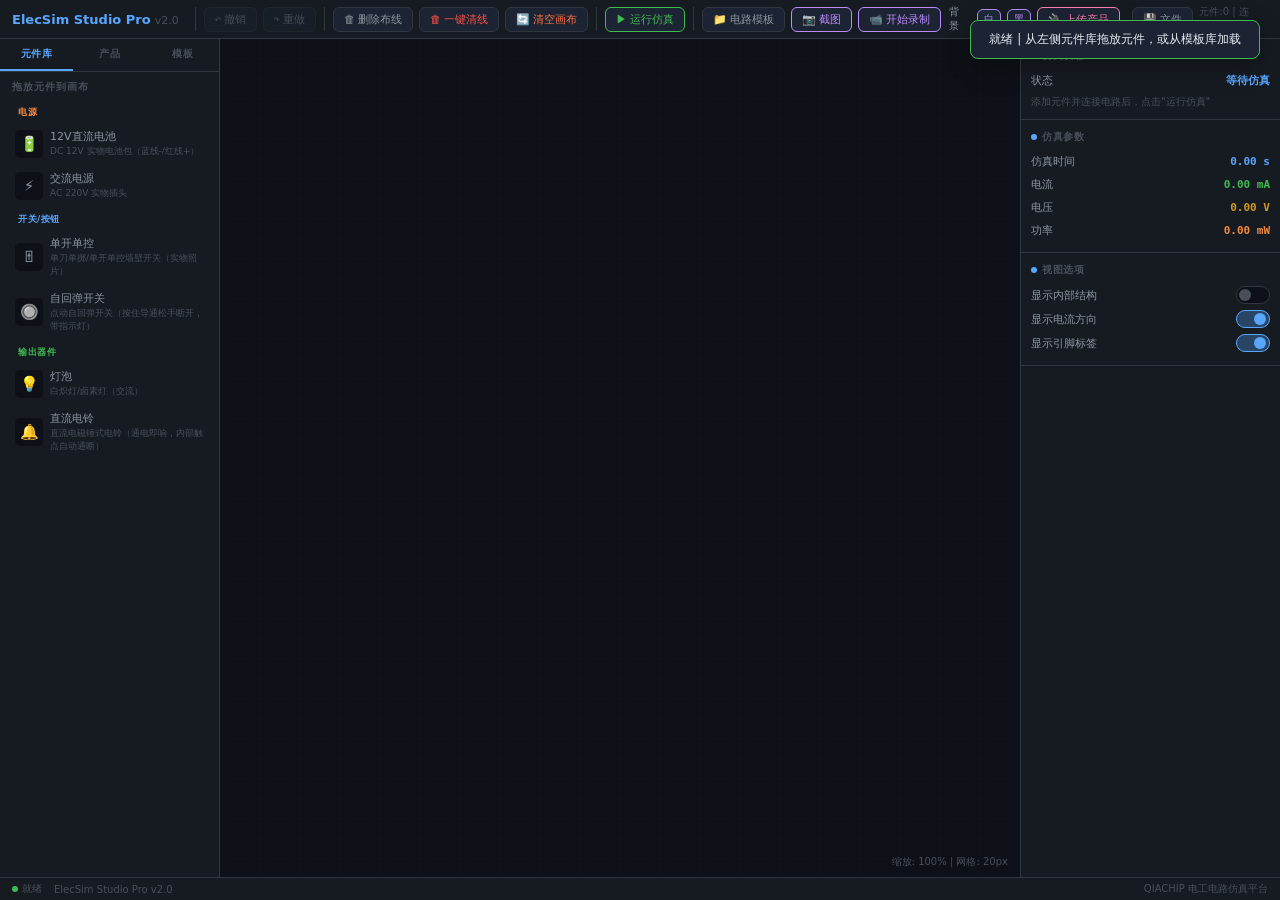
==== commit f4f18554: "fix: 录屏背景色选择移到工具栏(一键切换) 工具栏「截图」按钮旁新增白/黑两个小按钮: - 白色: 干净白底无网格 (默认) - 黑色: 深色背景+网格 (与正常视图一致) 高亮状态会同时更新工具" ====
--- a/index.html
+++ b/index.html
@@ -30,6 +30,10 @@
     </div>
     <button class="tbtn export-btn" onclick="ElecSim.Recorder.captureImage()">&#128247; 截图</button>
     <button class="tbtn export-btn" id="recStartBtn" onclick="ElecSim.Recorder.start()">&#128249; 开始录制</button>
+    <!-- 录屏背景色切换（直接放在工具栏，方便随时切换） -->
+    <span style="font-size:10px;color:#8b949e;margin:0 2px;">背景</span>
+    <button class="tbtn export-btn bg-sel active" data-bg="white" onclick="ElecSim.UI.setRecBg('white')" style="padding:2px 6px;font-size:10px;">白</button>
+    <button class="tbtn export-btn bg-sel" data-bg="black" onclick="ElecSim.UI.setRecBg('black')" style="padding:2px 6px;font-size:10px;">黑</button>
     <button class="tbtn" id="recPauseBtn" onclick="ElecSim.Recorder.toggle()" style="display:none;color:#d29922;">&#10074;&#10074; 暂停</button>
     <button class="tbtn" id="recStopBtn" onclick="ElecSim.Recorder.stop()" style="display:none;color:#f85149;">&#9632; 停止</button>
     <button class="tbtn" id="recReRecordBtn" onclick="ElecSim.Recorder.reRecord()" style="display:none;color:#d29922;">&#9654; 重新录制</button>
@@ -202,6 +206,14 @@
           <option value="low">标清 (2 Mbps)</option>
         </select>
       </div>
+      <!-- Background Color -->
+      <div style="display:flex;align-items:center;justify-content:space-between;">
+        <span style="font-size:11px;color:#8b949e;">背景色</span>
+        <div style="display:flex;gap:4px;">
+          <button class="fmt-btn bg-sel active" data-bg="white" onclick="ElecSim.UI.setRecBg('white')">白色</button>
+          <button class="fmt-btn bg-sel" data-bg="black" onclick="ElecSim.UI.setRecBg('black')">黑色</button>
+        </div>
+      </div>
       <!-- Controls -->
       <div style="display:flex;gap:6px;margin-top:2px;">
         <button onclick="ElecSim.Recorder.start()" style="flex:1;padding:7px;background:#f85149;color:#fff;border:none;border-radius:6px;font-size:12px;font-weight:600;cursor:pointer;">&#9679; 开始录制</button>
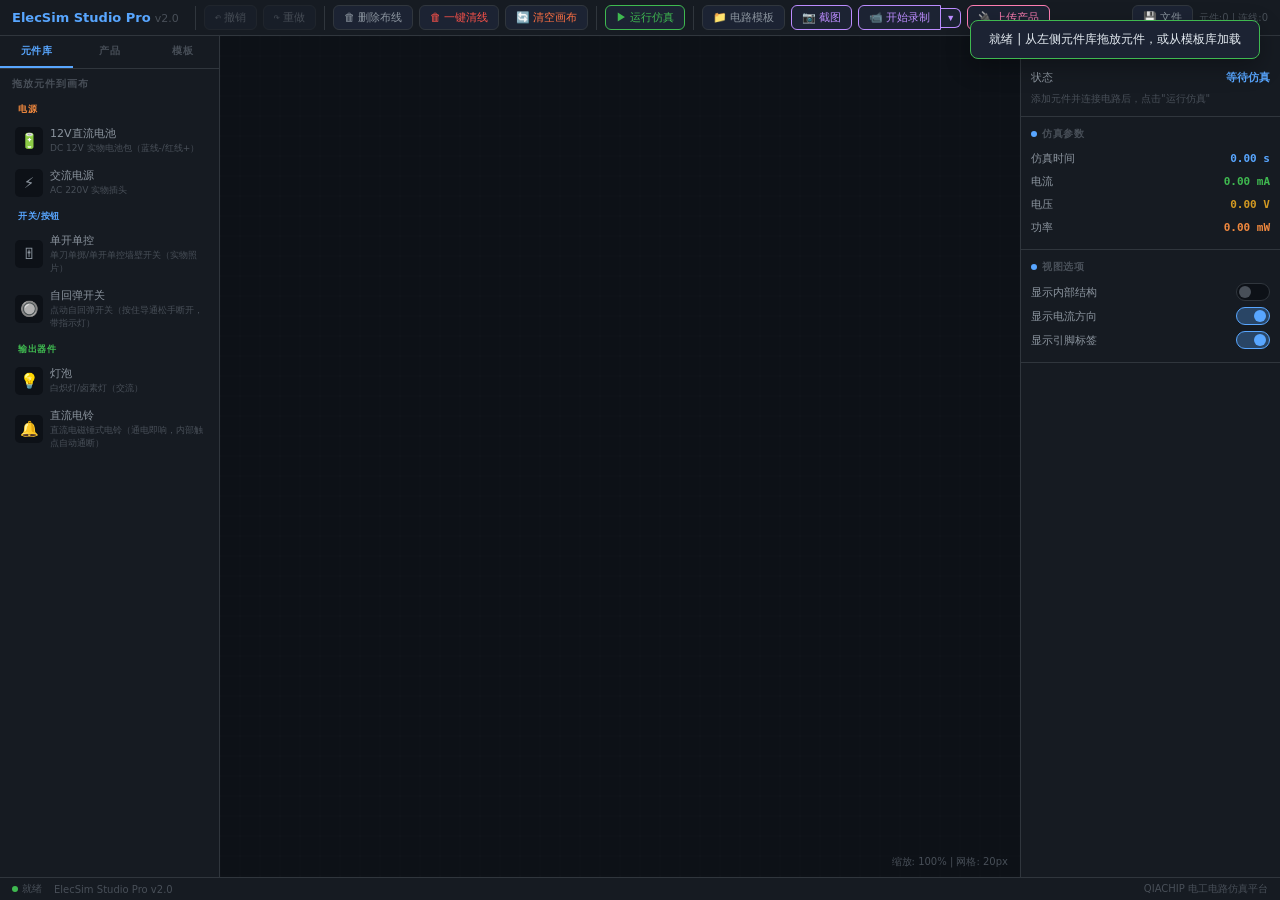
==== commit 9324202c: "精简导航栏：将白/黑背景色选择合并到「开始录制」按钮旁的下拉菜单 移除工具栏中的「背景 白 黑」三个独立元素， 在「开始录制」右侧增加▽下拉箭头→弹出迷你菜单包含: - 白色背景 (带白/黑色块预览)" ====
--- a/index.html
+++ b/index.html
@@ -29,11 +29,20 @@
       </div>
     </div>
     <button class="tbtn export-btn" onclick="ElecSim.Recorder.captureImage()">&#128247; 截图</button>
-    <button class="tbtn export-btn" id="recStartBtn" onclick="ElecSim.Recorder.start()">&#128249; 开始录制</button>
-    <!-- 录屏背景色切换（直接放在工具栏，方便随时切换） -->
-    <span style="font-size:10px;color:#8b949e;margin:0 2px;">背景</span>
-    <button class="tbtn export-btn bg-sel active" data-bg="white" onclick="ElecSim.UI.setRecBg('white')" style="padding:2px 6px;font-size:10px;">白</button>
-    <button class="tbtn export-btn bg-sel" data-bg="black" onclick="ElecSim.UI.setRecBg('black')" style="padding:2px 6px;font-size:10px;">黑</button>
+    <!-- 开始录制 + 背景色下拉 -->
+    <span style="position:relative;display:inline-flex;align-items:center;">
+      <button class="tbtn export-btn" id="recStartBtn" onclick="ElecSim.Recorder.start()" style="border-radius:6px 0 0 6px;">&#128249; 开始录制</button>
+      <button class="tbtn export-btn" onclick="ElecSim.UI.toggleDropdown('recBgMenu')" style="padding:4px 5px;border-radius:0 6px 6px 0;border-left:none;font-size:9px;">&#9660;</button>
+      <div class="dropdown-menu" id="recBgMenu" style="right:0;left:auto;top:100%;min-width:130px;">
+        <div class="dropdown-item" style="cursor:default;font-size:10px;color:var(--text-muted);">截图/录屏背景</div>
+        <div class="dropdown-item" onclick="ElecSim.UI.setRecBg('white');document.getElementById('recBgMenu').classList.remove('show')">
+          <span style="display:inline-block;width:14px;height:14px;background:#fff;border:1px solid #666;border-radius:2px;margin-right:8px;vertical-align:middle;"></span>白色背景
+        </div>
+        <div class="dropdown-item" onclick="ElecSim.UI.setRecBg('black');document.getElementById('recBgMenu').classList.remove('show')">
+          <span style="display:inline-block;width:14px;height:14px;background:#0d1117;border:1px solid #666;border-radius:2px;margin-right:8px;vertical-align:middle;"></span>黑色背景
+        </div>
+      </div>
+    </span>
     <button class="tbtn" id="recPauseBtn" onclick="ElecSim.Recorder.toggle()" style="display:none;color:#d29922;">&#10074;&#10074; 暂停</button>
     <button class="tbtn" id="recStopBtn" onclick="ElecSim.Recorder.stop()" style="display:none;color:#f85149;">&#9632; 停止</button>
     <button class="tbtn" id="recReRecordBtn" onclick="ElecSim.Recorder.reRecord()" style="display:none;color:#d29922;">&#9654; 重新录制</button>
--- a/样式/样式.css
+++ b/样式/样式.css
@@ -48,6 +48,7 @@
 .tbtn.run.running{background:var(--green);color:#fff;animation:pulse 1.5s infinite;}
 .tbtn.export-btn{border-color:var(--purple);color:var(--purple);}
 .tbtn.export-btn:hover{background:rgba(188,140,255,.1);}
+.tbtn.export-btn.active{background:var(--purple);color:#fff;font-weight:600;}
 .tbtn.product-btn{border-color:var(--pink);color:var(--pink);}
 .tbtn.product-btn:hover{background:rgba(255,126,179,.1);}
 .tbtn:disabled{opacity:.4;cursor:not-allowed;}
@@ -210,6 +211,9 @@
 .fmt-btn.active{background:rgba(88,166,255,.12);border-color:#58a6ff;color:#58a6ff;}
 .gif-note{font-size:10px;color:#6e7681;}
 
+/* Background color selector buttons */
+.bg-sel{transition:background .2s,color .2s,border-color .2s,box-shadow .2s;}
+
 /* ==================== Record Preview Modal ==================== */
 .preview-modal .modal{width:720px;}
 .preview-video-wrap{width:100%;aspect-ratio:16/9;background:#000;border-radius:8px;overflow:hidden;margin-bottom:12px;}
